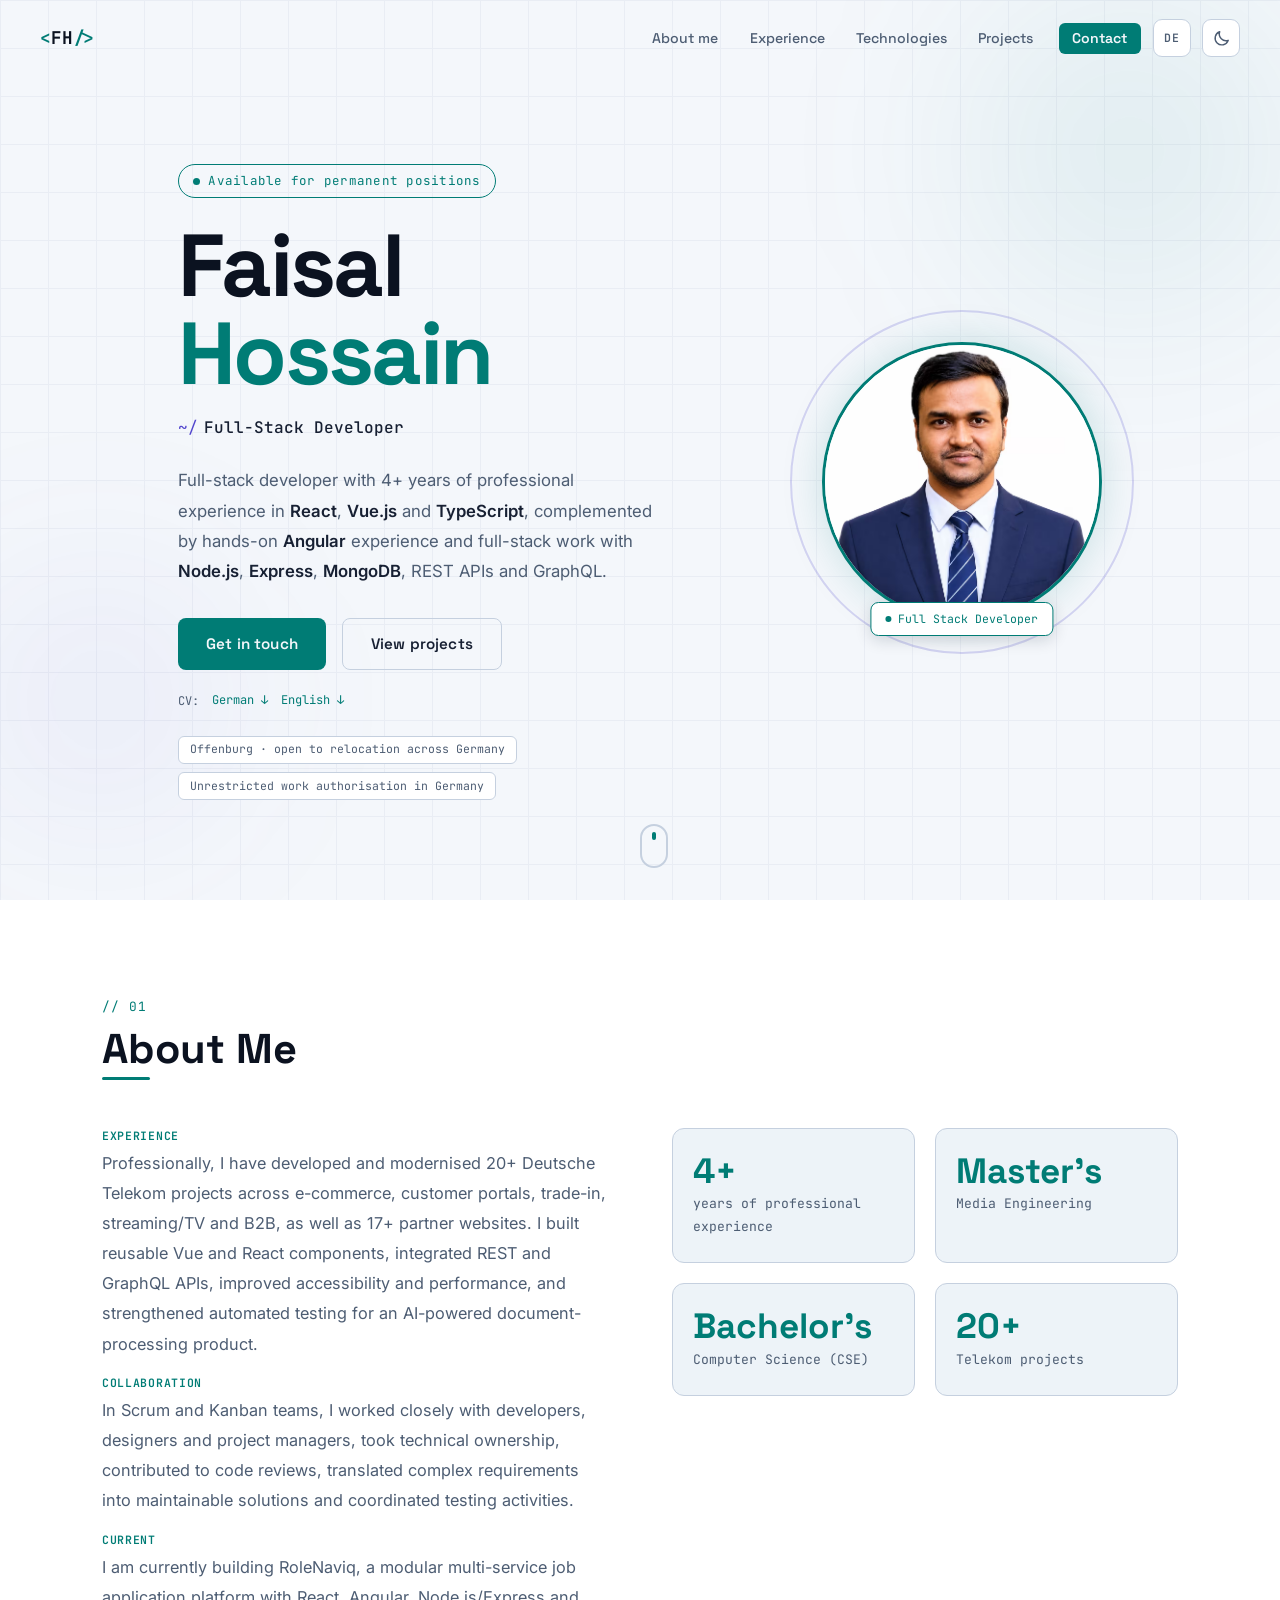
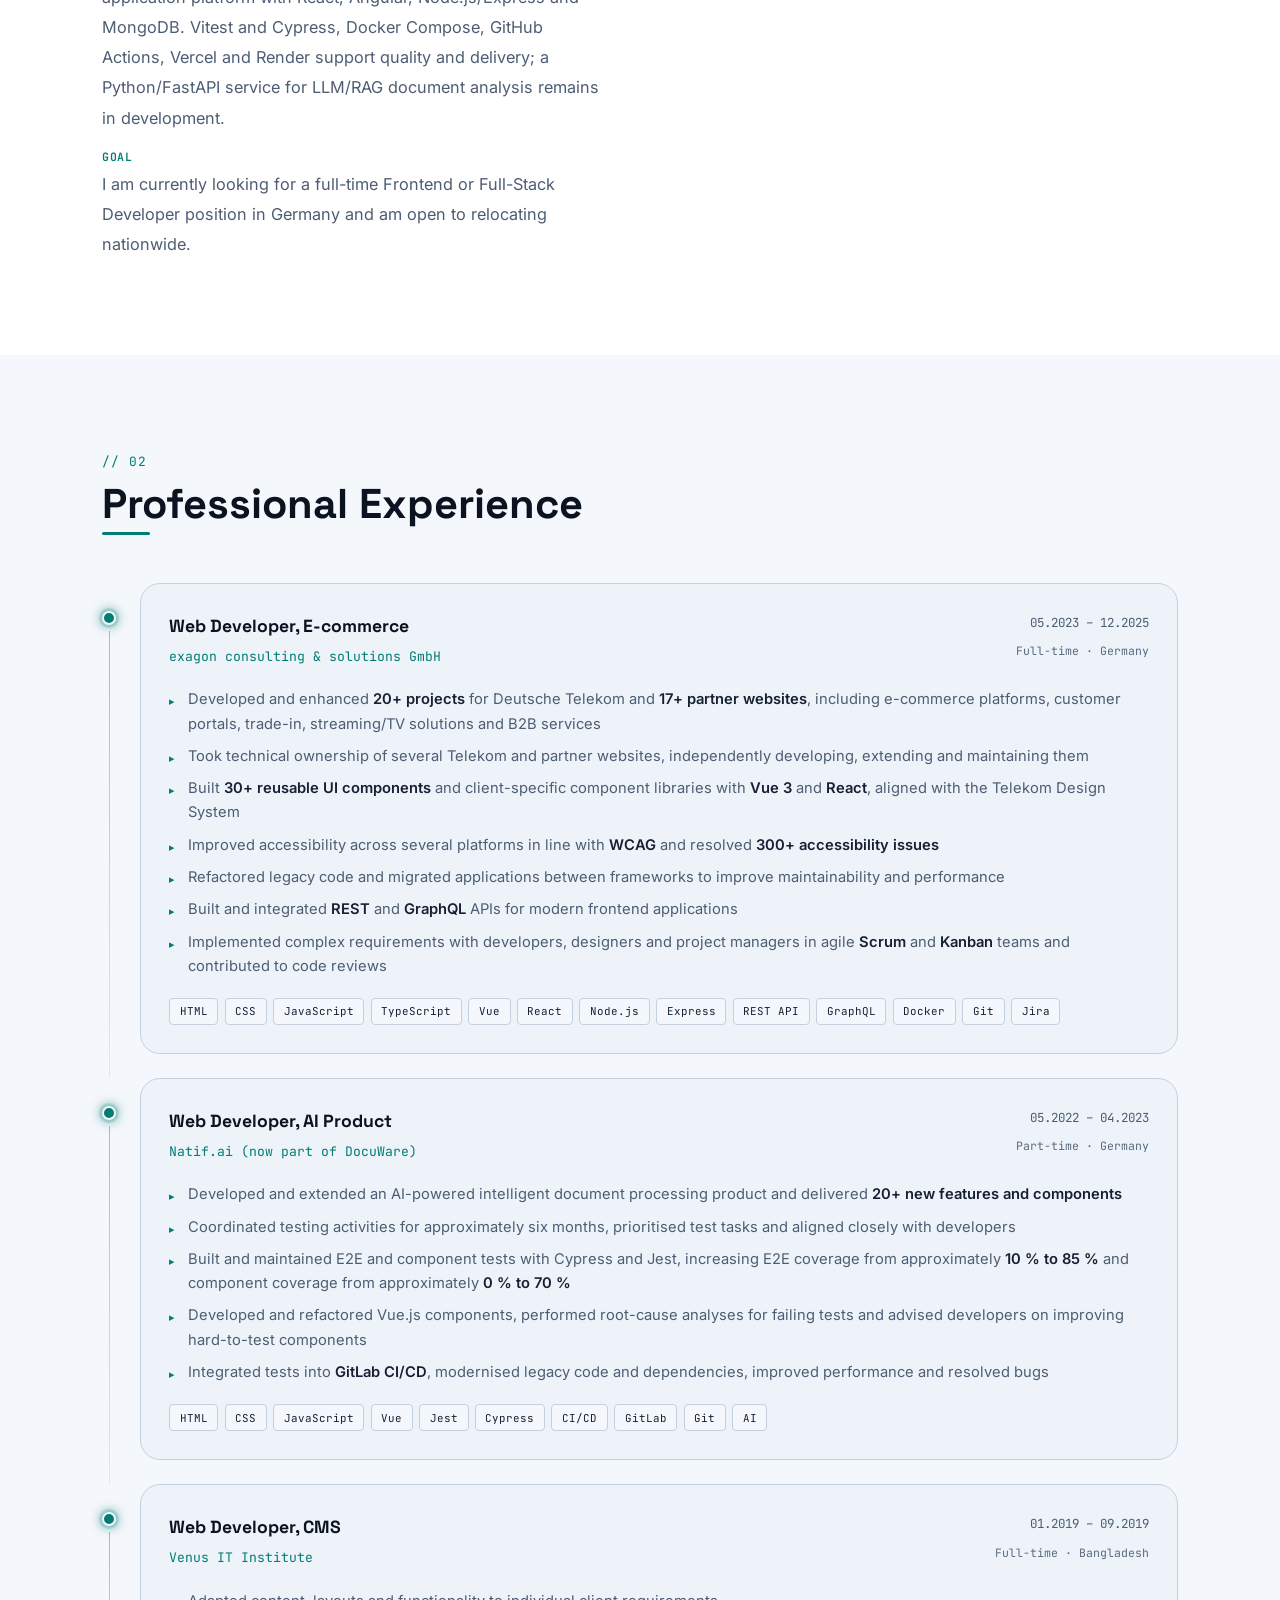
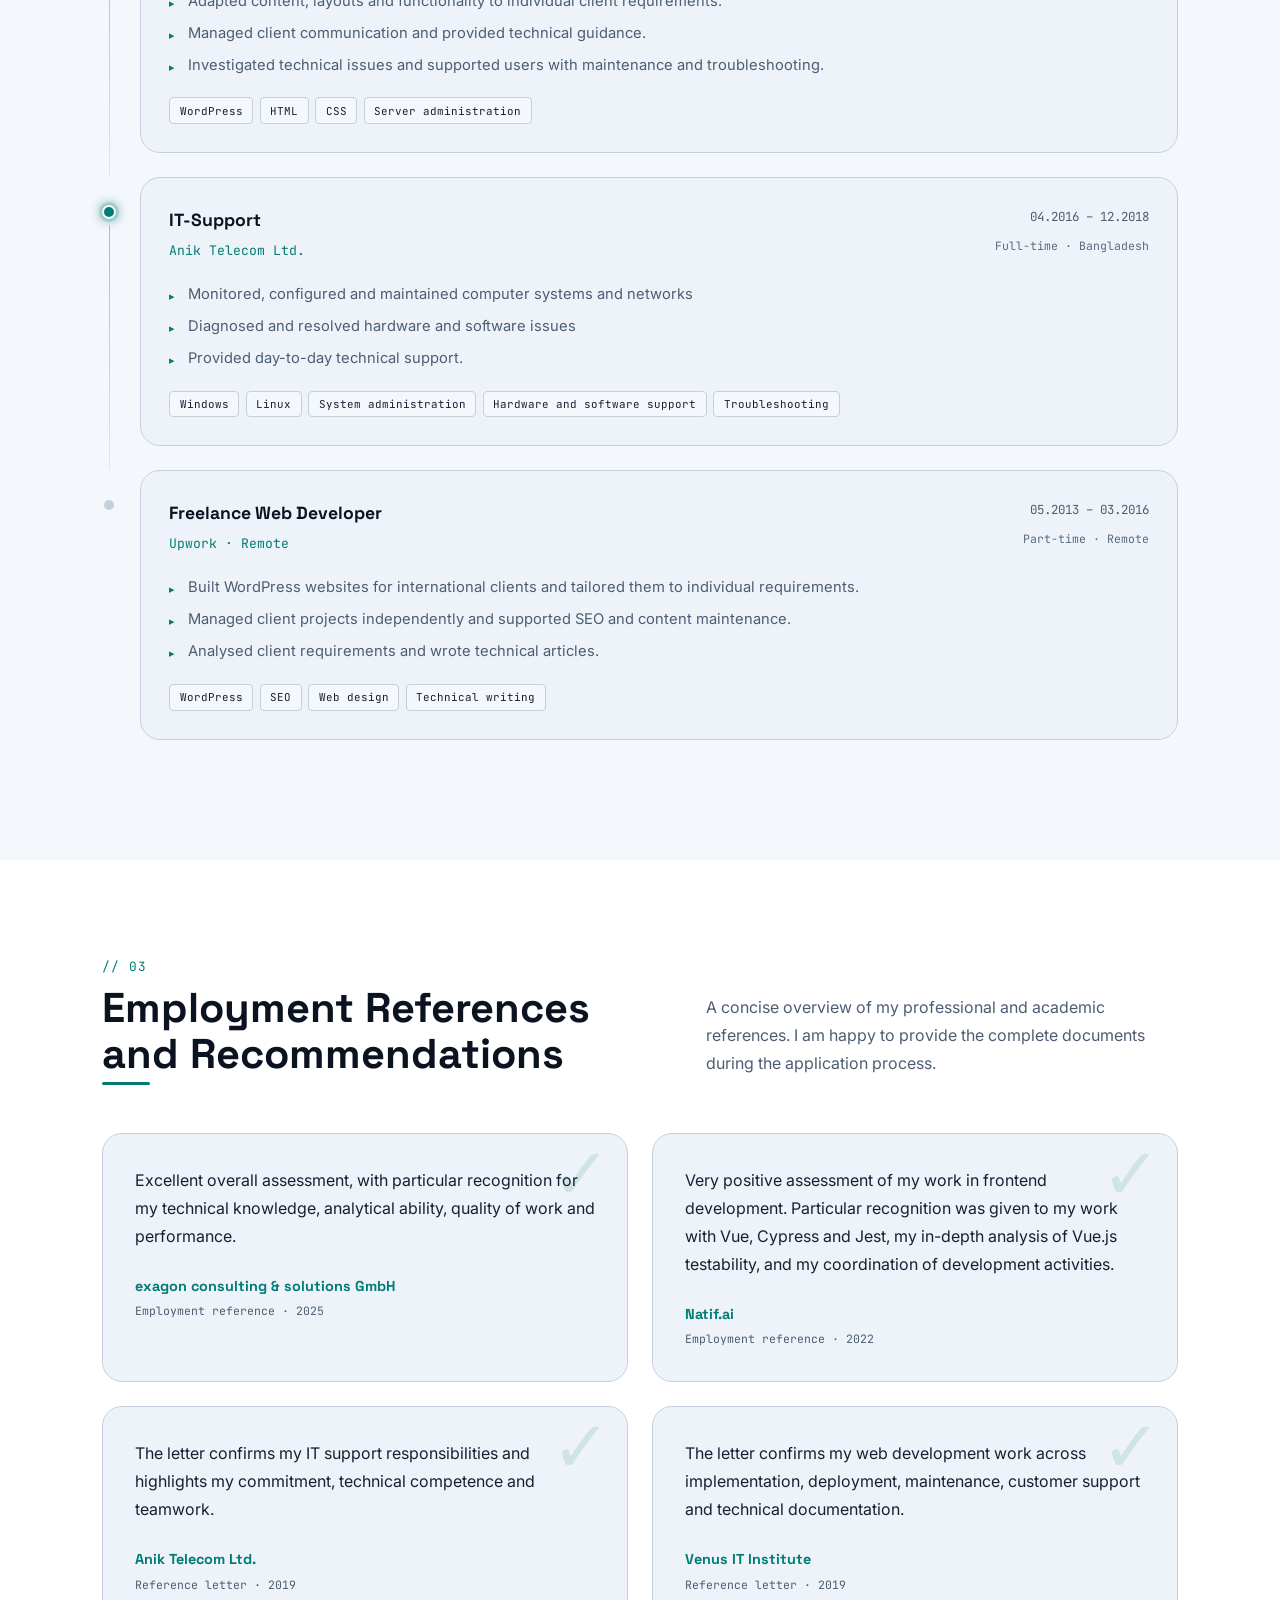
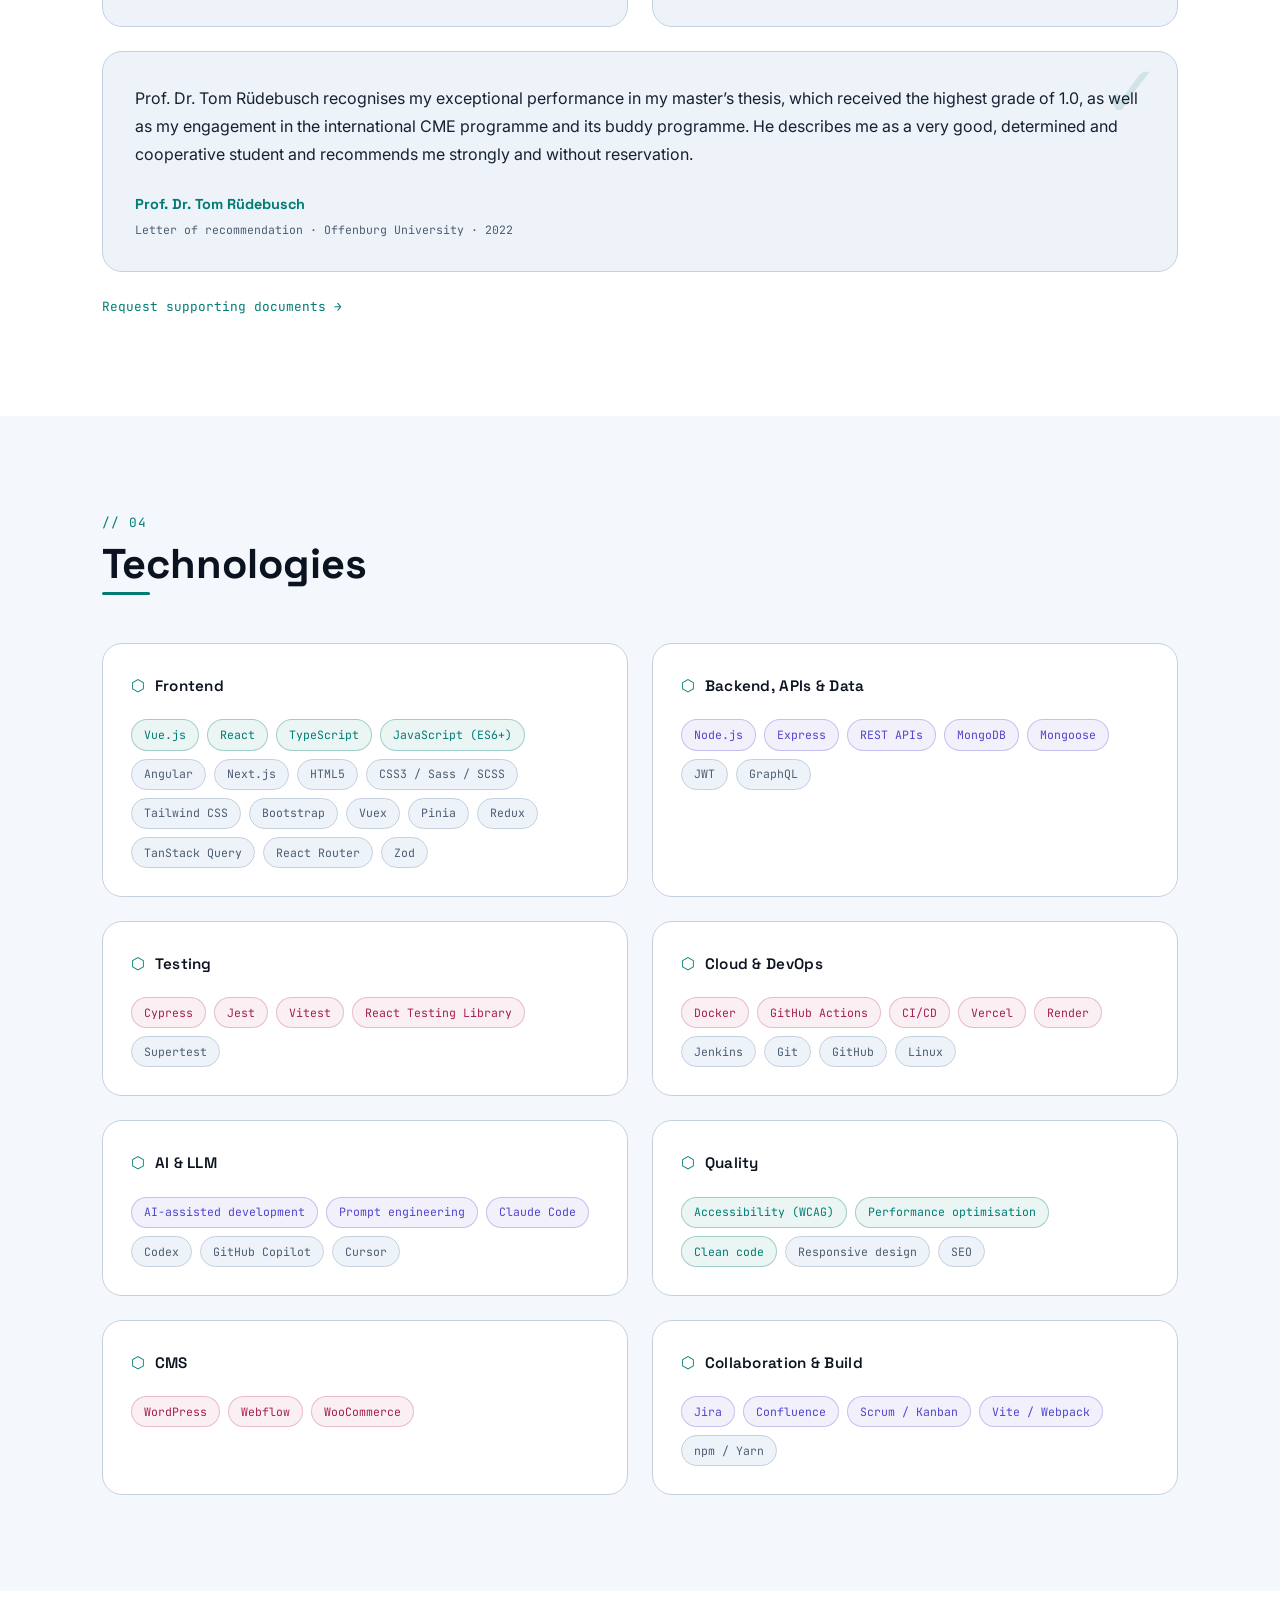
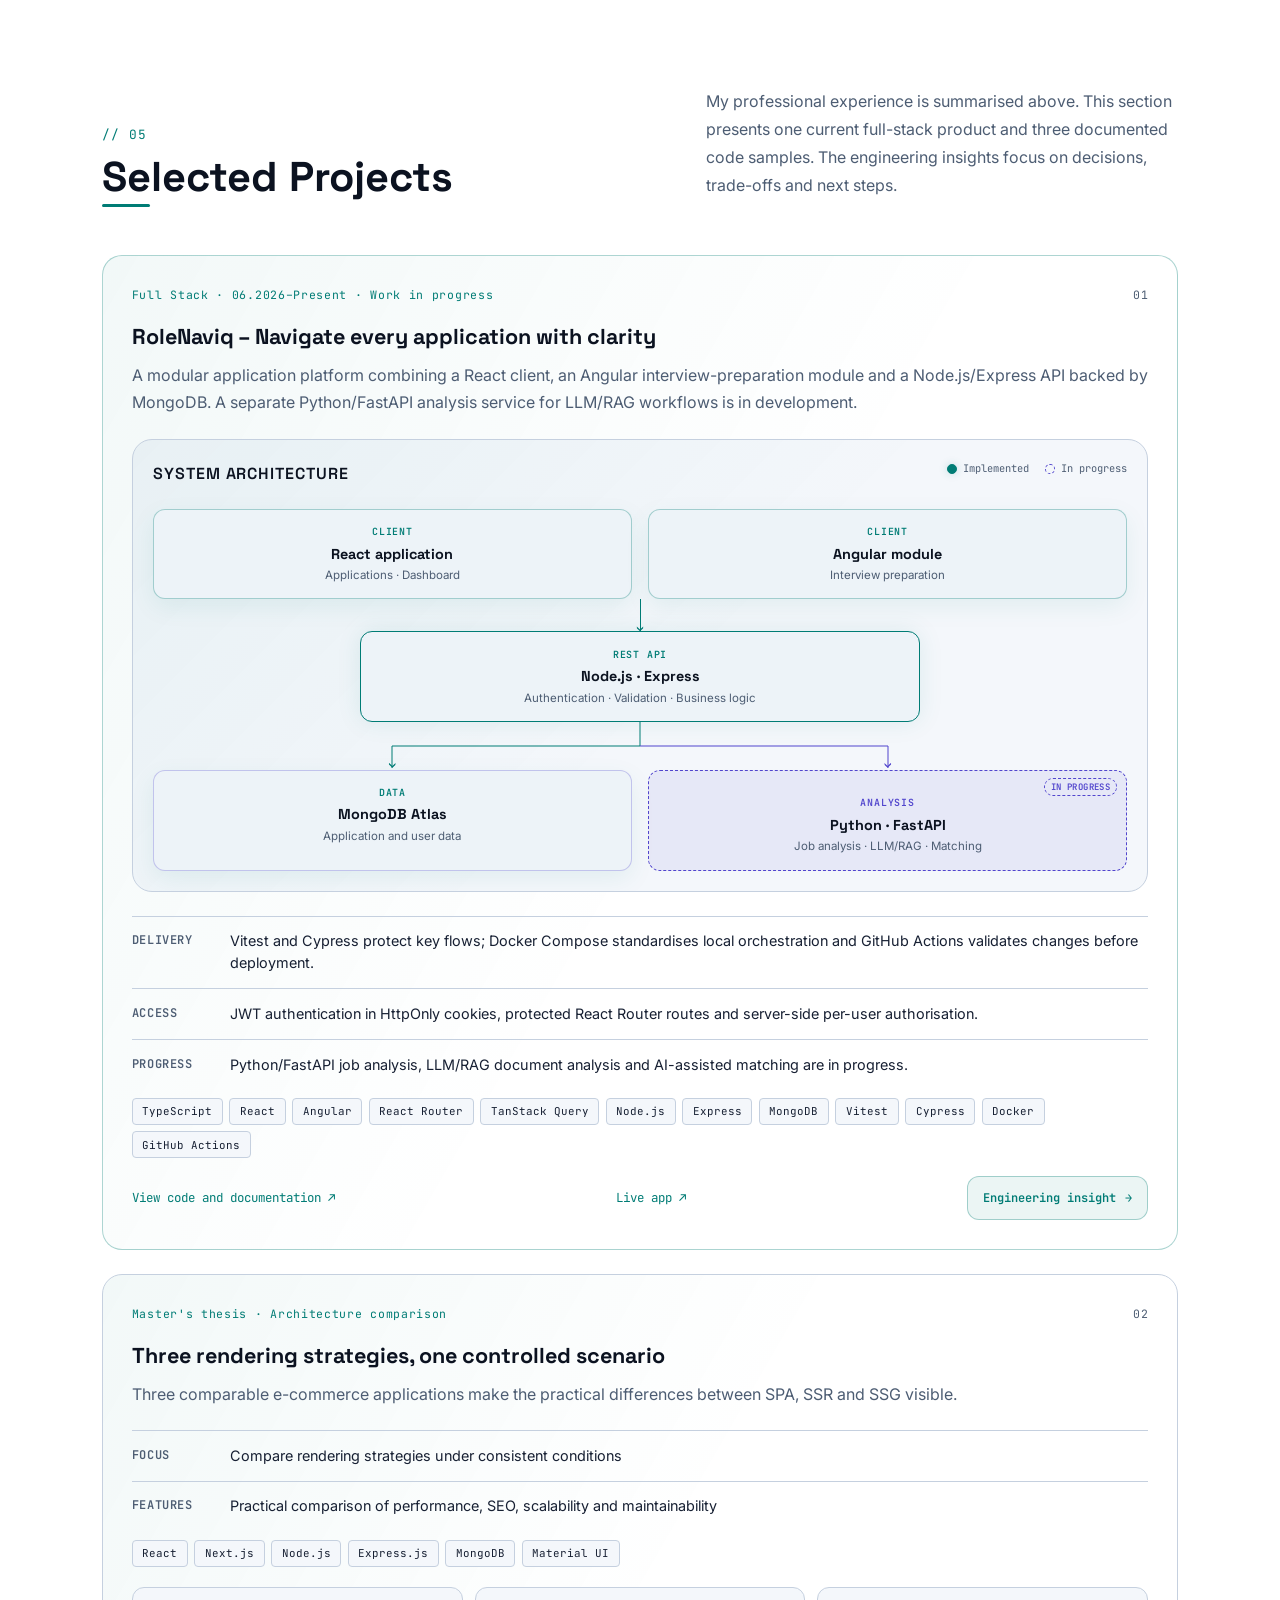
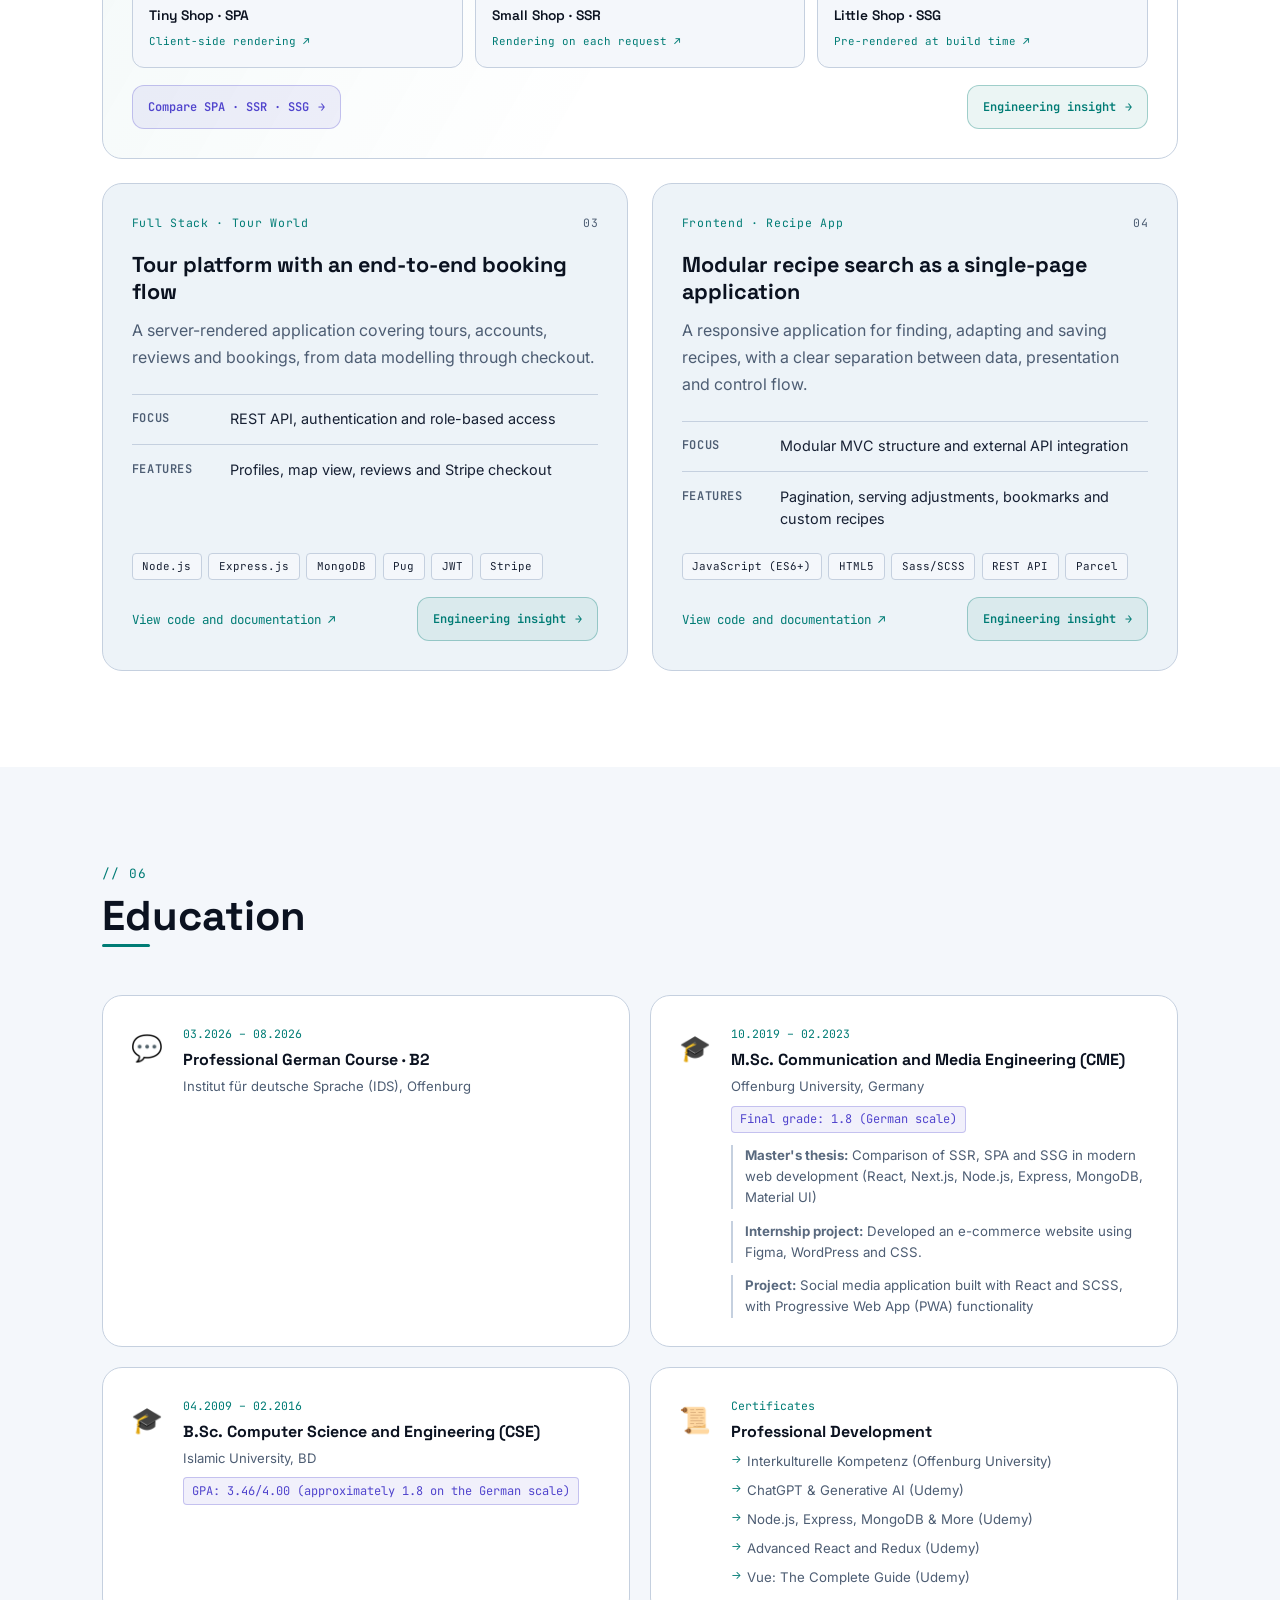
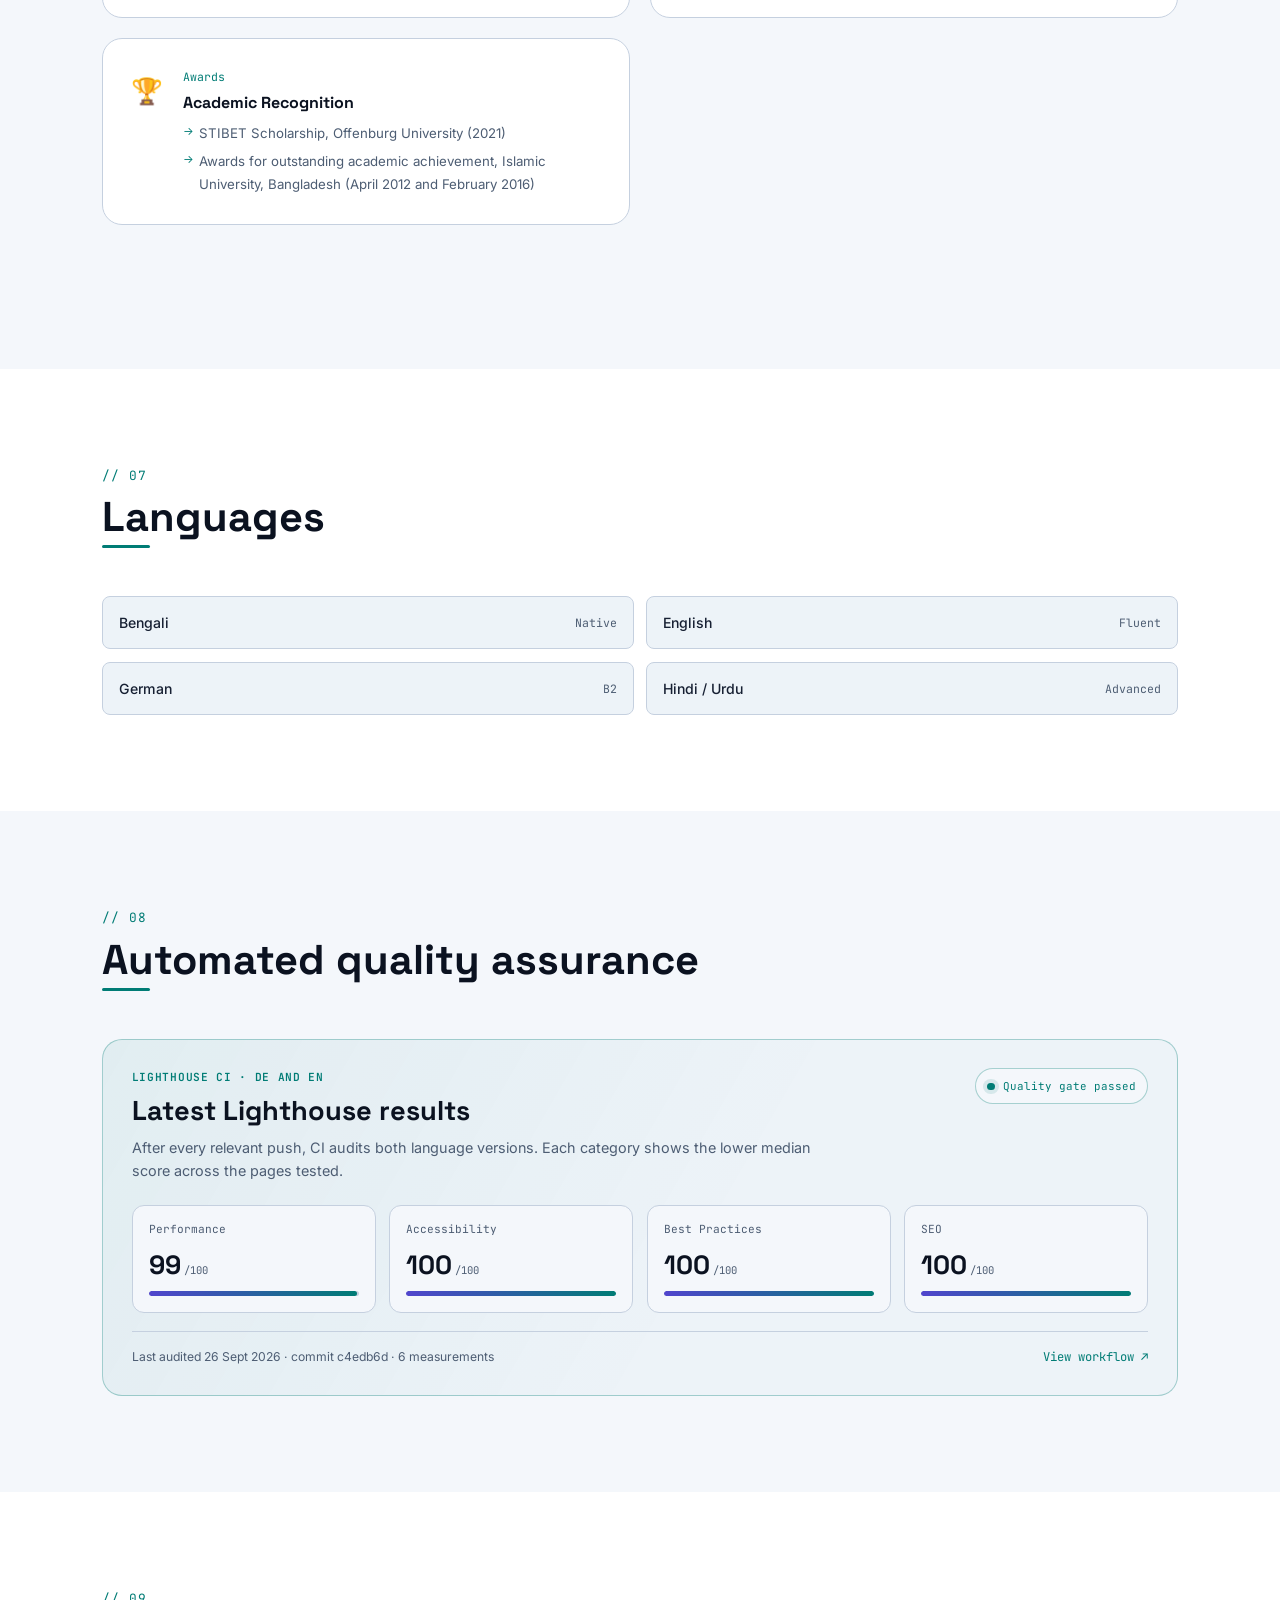
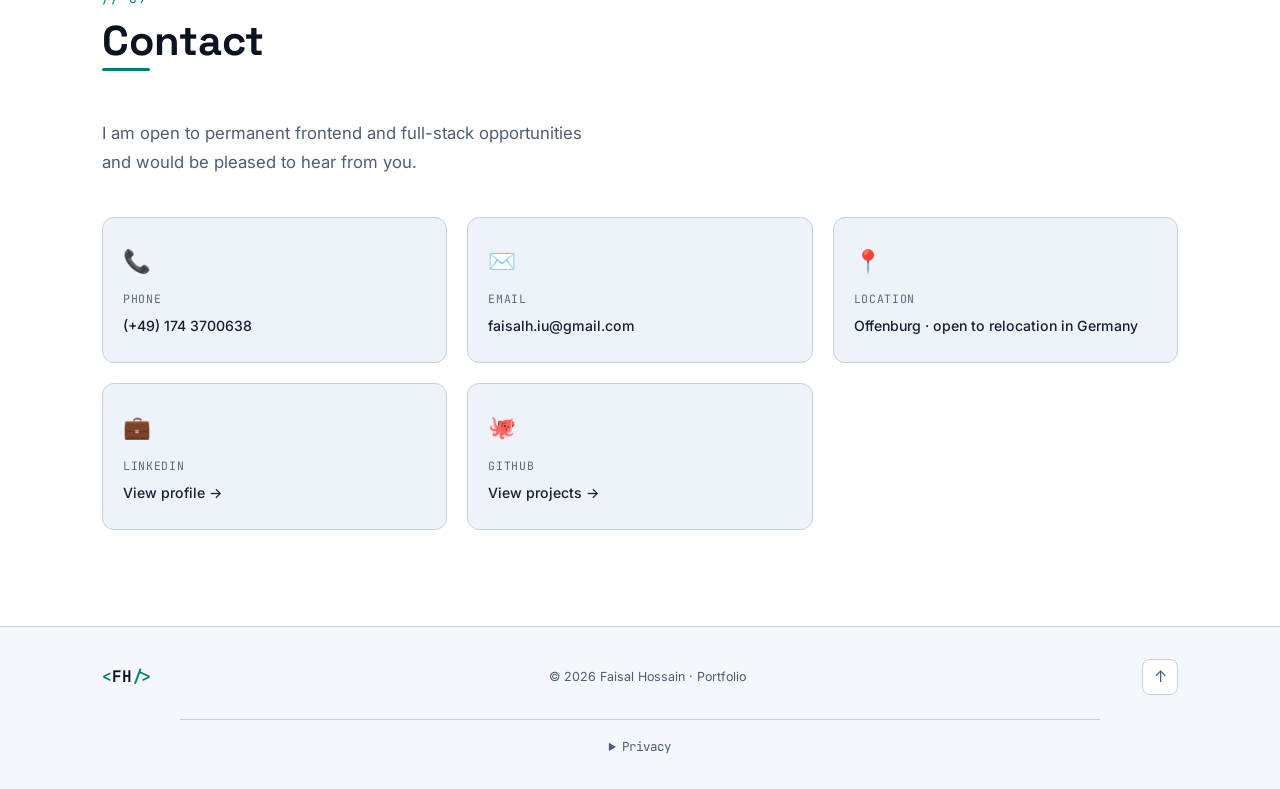
==== en/index.html @ 388bca53 "animation fix" ====
<!doctype html>
<html lang="en" data-theme="dark">
  <head>
    <meta charset="UTF-8" />
    <meta name="viewport" content="width=device-width, initial-scale=1.0" />
    <title>Faisal Hossain | Full-Stack Developer</title>
    <meta
      name="description"
      content="Portfolio of Faisal Hossain, a full-stack developer with 4+ years of Professional experience in React, Vue.js, TypeScript, Angular, Node.js, testing and WCAG accessibility."
    />
    <meta name="author" content="Faisal Hossain" />
    <meta name="robots" content="index, follow" />
    <meta name="color-scheme" content="dark light" />
    <meta name="theme-color" id="themeColor" content="#080d1a" />
    <link rel="canonical" href="https://fhjoy.github.io/portfolio/en/" />
    <link
      rel="alternate"
      hreflang="de"
      href="https://fhjoy.github.io/portfolio/"
    />
    <link
      rel="alternate"
      hreflang="en"
      href="https://fhjoy.github.io/portfolio/en/"
    />
    <link
      rel="alternate"
      hreflang="x-default"
      href="https://fhjoy.github.io/portfolio/"
    />
    <meta property="og:locale" content="en_GB" />
    <meta property="og:locale:alternate" content="de_DE" />
    <meta property="og:type" content="website" />
    <meta property="og:title" content="Faisal Hossain | Full-Stack Developer" />
    <meta
      property="og:description"
      content="Accessible, maintainable full-stack applications with React, Vue.js, TypeScript, Angular, Node.js, testing and WCAG accessibility."
    />
    <meta property="og:url" content="https://fhjoy.github.io/portfolio/en/" />
    <meta
      property="og:image"
      content="https://fhjoy.github.io/portfolio/docs/images/faisal_hossain.avif"
    />
    <meta property="og:image:alt" content="Portrait of Faisal Hossain" />
    <meta name="twitter:card" content="summary_large_image" />
    <link
      rel="icon"
      href="data:image/svg+xml,%3Csvg%20xmlns='http://www.w3.org/2000/svg'%20viewBox='0%200%2064%2064'%3E%3Crect%20width='64'%20height='64'%20rx='12'%20fill='%23080d1a'/%3E%3Ctext%20x='32'%20y='41'%20text-anchor='middle'%20font-family='monospace'%20font-size='25'%20font-weight='700'%20fill='%2300d4c8'%3EFH%3C/text%3E%3C/svg%3E"
    />
    <link
      rel="preload"
      as="image"
      href="../docs/images/faisal_hossain.avif"
      fetchpriority="high"
    />
    <script>
      (() => {
        const storageKey = "portfolio-language";
        let preferredLanguage = "en";

        try {
          const savedLanguage = localStorage.getItem(storageKey);
          const requestedLanguage = new URLSearchParams(
            window.location.search,
          ).get("lang");
          const browserLanguage = (
            navigator.languages?.[0] ||
            navigator.language ||
            "en"
          ).toLowerCase();

          preferredLanguage =
            requestedLanguage === "de" || requestedLanguage === "en"
              ? requestedLanguage
              : savedLanguage === "de" || savedLanguage === "en"
                ? savedLanguage
                : browserLanguage.startsWith("de")
                  ? "de"
                  : "en";
        } catch {
          preferredLanguage = (navigator.language || "en")
            .toLowerCase()
            .startsWith("de")
            ? "de"
            : "en";
        }

        if (preferredLanguage === "de") {
          const germanPage = new URL("../index.html", window.location.href);
          germanPage.search = window.location.search;
          germanPage.hash = window.location.hash;
          window.location.replace(germanPage.href);
        }
      })();
    </script>
    <script>
      (() => {
        const storageKey = "portfolio-theme";
        let theme = "dark";

        try {
          const savedTheme = localStorage.getItem(storageKey);
          if (savedTheme === "light" || savedTheme === "dark") {
            theme = savedTheme;
          } else if (
            window.matchMedia("(prefers-color-scheme: light)").matches
          ) {
            theme = "light";
          }
        } catch {
          theme = window.matchMedia("(prefers-color-scheme: light)").matches
            ? "light"
            : "dark";
        }

        document.documentElement.dataset.theme = theme;
        document.documentElement.style.colorScheme = theme;
      })();
    </script>
    <link rel="stylesheet" href="../style.css?v=19" />
    <link rel="preconnect" href="https://fonts.googleapis.com" />
    <link rel="preconnect" href="https://fonts.gstatic.com" crossorigin />
    <link
      href="https://fonts.googleapis.com/css2?family=Space+Grotesk:wght@300;400;500;600;700&amp;family=Inter:wght@300;400;500;600&amp;family=JetBrains+Mono:wght@400;500&amp;display=swap"
      rel="stylesheet"
    />
    <script type="application/ld+json">
      {
        "@context": "https://schema.org",
        "@type": "Person",
        "name": "Faisal Hossain",
        "url": "https://fhjoy.github.io/portfolio/en/",
        "image": "https://fhjoy.github.io/portfolio/docs/images/faisal_hossain.avif",
        "jobTitle": "Full-Stack Developer",
        "address": {
          "@type": "PostalAddress",
          "addressLocality": "Offenburg",
          "addressCountry": "DE"
        },
        "alumniOf": {
          "@type": "CollegeOrUniversity",
          "name": "Hochschule Offenburg"
        },
        "sameAs": [
          "https://www.linkedin.com/in/md-faisal-hossain-germany/",
          "https://github.com/fhjoy"
        ],
        "knowsAbout": [
          "TypeScript",
          "JavaScript",
          "Vue.js",
          "React",
          "Angular",
          "React Router",
          "Node.js",
          "Express",
          "REST APIs",
          "GraphQL",
          "MongoDB",
          "Web Accessibility",
          "WCAG",
          "Test Automation",
          "Vitest",
          "Cypress",
          "Docker",
          "GitHub Actions",
          "Vercel",
          "Render",
          "AI-assisted software development",
          "Prompt Engineering",
          "Retrieval-Augmented Generation"
        ]
      }
    </script>
  </head>
  <body>
    <a class="skip-link" href="#main-content">Skip to main content</a>

    <!-- NAV -->
    <header class="site-header">
      <nav class="nav" id="nav" aria-label="Main navigation">
        <a class="nav__logo" href="#home" aria-label="Home">
          <span class="nav__logo-bracket">&lt;</span>FH<span
            class="nav__logo-bracket"
            >/&gt;</span
          >
        </a>
        <ul class="nav__links" id="navLinks">
          <li><a href="#about" class="nav__link">About me</a></li>
          <li><a href="#experience" class="nav__link">Experience</a></li>
          <li><a href="#technologies" class="nav__link">Technologies</a></li>
          <li><a href="#projects" class="nav__link">Projects</a></li>
          <li>
            <a href="#contact" class="nav__link nav__link--cta">Contact</a>
          </li>
        </ul>
        <div class="nav__actions">
          <a
            class="language-switch"
            href="../index.html"
            data-language-switch="de"
            hreflang="de"
            lang="de"
            aria-label="Switch to German"
            title="Switch to German"
            >DE</a
          >
          <button
            class="theme-toggle"
            id="themeToggle"
            type="button"
            aria-label="Use light colour scheme"
            title="Use light colour scheme"
          >
            <svg
              class="theme-toggle__icon theme-toggle__icon--sun"
              aria-hidden="true"
              viewBox="0 0 24 24"
              width="19"
              height="19"
              fill="none"
              stroke="currentColor"
              stroke-width="1.8"
              stroke-linecap="round"
            >
              <circle cx="12" cy="12" r="4"></circle>
              <path
                d="M12 2v2M12 20v2M4.93 4.93l1.42 1.42M17.65 17.65l1.42 1.42M2 12h2M20 12h2M4.93 19.07l1.42-1.42M17.65 6.35l1.42-1.42"
              ></path>
            </svg>
            <svg
              class="theme-toggle__icon theme-toggle__icon--moon"
              aria-hidden="true"
              viewBox="0 0 24 24"
              width="19"
              height="19"
              fill="none"
              stroke="currentColor"
              stroke-width="1.8"
              stroke-linecap="round"
              stroke-linejoin="round"
            >
              <path
                d="M20.5 14.3A8.5 8.5 0 0 1 9.7 3.5 8.5 8.5 0 1 0 20.5 14.3Z"
              ></path>
            </svg>
          </button>
          <button
            class="nav__hamburger"
            id="hamburger"
            type="button"
            aria-label="Open menu"
            aria-controls="navLinks"
            aria-expanded="false"
          >
            <span aria-hidden="true"></span><span aria-hidden="true"></span
            ><span aria-hidden="true"></span>
          </button>
        </div>
      </nav>
    </header>

    <main id="main-content">
      <!-- HERO -->
      <section class="hero" id="home">
        <div class="hero__bg-grid"></div>
        <div class="hero__glow hero__glow--1"></div>
        <div class="hero__glow hero__glow--2"></div>

        <div class="hero__content">
          <p class="hero__eyebrow">
            <span class="hero__dot" aria-hidden="true"></span> Available for
            permanent positions
          </p>
          <h1 class="hero__name">
            Faisal<br /><span class="hero__name--accent">Hossain</span>
          </h1>
          <div class="hero__title-wrap">
            <span class="hero__title-label" aria-hidden="true">~/</span>
            <span class="hero__typed">Full-Stack Developer</span>
          </div>
          <p class="hero__desc">
            Full-stack developer with 4+ years of professional experience in
            <strong>React</strong>, <strong>Vue.js</strong> and
            <strong>TypeScript</strong>, complemented by hands-on
            <strong>Angular</strong> experience and full-stack work with
            <strong>Node.js</strong>, <strong>Express</strong>,
            <strong>MongoDB</strong>, REST APIs and GraphQL.
          </p>
          <div class="hero__actions">
            <a href="#contact" class="btn btn--primary">Get in touch</a>
            <a href="#projects" class="btn btn--ghost">View projects</a>
          </div>

          <div class="hero__downloads" role="group" aria-label="Download CV">
            <span>CV:</span>
            <a
              href="../docs/documents/Lebenslauf_Faisal_Hossain_DE.pdf"
              download
              aria-label="Download German CV as PDF"
              >German ↓</a
            >
            <a
              href="../docs/documents/Faisal_Hossain_CV_EN.pdf"
              download
              aria-label="Download English CV as PDF"
              >English ↓</a
            >
          </div>
          <div class="hero__badges">
            <span class="badge"
              >Offenburg · open to relocation across Germany</span
            >
            <span class="badge"
              >Unrestricted work authorisation in Germany</span
            >
          </div>
        </div>

        <div class="hero__photo-wrap">
          <div class="hero__photo-ring" aria-hidden="true"></div>
          <img
            src="../docs/images/faisal_hossain.avif"
            alt="Portrait of Faisal Hossain"
            class="hero__photo"
            width="1386"
            height="1135"
            decoding="async"
            fetchpriority="high"
          />
          <div class="hero__photo-tag">
            <span class="hero__photo-tag-dot" aria-hidden="true"></span>
            Full Stack Developer
          </div>
        </div>

        <a href="#about" class="hero__scroll" aria-label="Scroll down">
          <div class="hero__scroll-icon"></div>
        </a>
      </section>

      <!-- ABOUT -->
      <section class="section about" id="about" aria-labelledby="about-title">
        <div class="container">
          <div class="section__header">
            <span class="section__tag">// 01</span>
            <h2 class="section__title" id="about-title">About Me</h2>
          </div>
          <div class="about__grid">
            <div class="about__text">
              <p>
                <span class="about__label">Experience</span>
                Professionally, I have developed and modernised 20+ Deutsche
                Telekom projects across e-commerce, customer portals, trade-in,
                streaming/TV and B2B, as well as 17+ partner websites. I built
                reusable Vue and React components, integrated REST and GraphQL
                APIs, improved accessibility and performance, and strengthened
                automated testing for an AI-powered document-processing product.
              </p>
              <p>
                <span class="about__label">Collaboration</span>
                In Scrum and Kanban teams, I worked closely with developers,
                designers and project managers, took technical ownership,
                contributed to code reviews, translated complex requirements
                into maintainable solutions and coordinated testing activities.
              </p>
              <p>
                <span class="about__label">Current</span>
                I am currently building RoleNaviq, a modular multi-service job
                application platform with React, Angular, Node.js/Express and
                MongoDB. Vitest and Cypress, Docker Compose, GitHub Actions,
                Vercel and Render support quality and delivery; a Python/FastAPI
                service for LLM/RAG document analysis remains in development.
              </p>
              <p>
                <span class="about__label">Goal</span>
                I am currently looking for a full-time Frontend or Full-Stack
                Developer position in Germany and am open to relocating
                nationwide.
              </p>
            </div>
            <div class="about__stats">
              <div class="stat-card">
                <span class="stat-card__num">4+</span>
                <span class="stat-card__label"
                  >years of professional experience</span
                >
              </div>
              <div class="stat-card">
                <span class="stat-card__num">Master's</span>
                <span class="stat-card__label">Media Engineering</span>
              </div>
              <div class="stat-card">
                <span class="stat-card__num">Bachelor's</span>
                <span class="stat-card__label">Computer Science (CSE)</span>
              </div>
              <div class="stat-card">
                <span class="stat-card__num">20+</span>
                <span class="stat-card__label">Telekom projects</span>
              </div>
            </div>
          </div>
        </div>
      </section>

      <!-- EXPERIENCE -->
      <section
        class="section experience"
        id="experience"
        aria-labelledby="experience-title"
      >
        <div class="container">
          <div class="section__header">
            <span class="section__tag">// 02</span>
            <h2 class="section__title" id="experience-title">
              Professional Experience
            </h2>
          </div>
          <div class="timeline">
            <div class="timeline__item" data-reveal>
              <div class="timeline__marker">
                <div class="timeline__dot"></div>
                <div class="timeline__line"></div>
              </div>
              <div class="timeline__card">
                <div class="timeline__card-header">
                  <div>
                    <h3 class="timeline__role">Web Developer, E-commerce</h3>
                    <span class="timeline__company"
                      >exagon consulting &amp; solutions GmbH</span
                    >
                  </div>
                  <div class="timeline__meta">
                    <span class="timeline__period">05.2023 – 12.2025</span>
                    <span class="timeline__type">Full-time · Germany</span>
                  </div>
                </div>
                <ul class="timeline__list">
                  <li>
                    Developed and enhanced <strong>20+ projects</strong> for
                    Deutsche Telekom and <strong>17+ partner websites</strong>,
                    including e-commerce platforms, customer portals, trade-in,
                    streaming/TV solutions and B2B services
                  </li>
                  <li>
                    Took technical ownership of several Telekom and partner
                    websites, independently developing, extending and
                    maintaining them
                  </li>
                  <li>
                    Built <strong>30+ reusable UI components</strong> and
                    client-specific component libraries with
                    <strong>Vue 3</strong> and <strong>React</strong>, aligned
                    with the Telekom Design System
                  </li>
                  <li>
                    Improved accessibility across several platforms in line with
                    <strong>WCAG</strong> and resolved
                    <strong>300+ accessibility issues</strong>
                  </li>
                  <li>
                    Refactored legacy code and migrated applications between
                    frameworks to improve maintainability and performance
                  </li>
                  <li>
                    Built and integrated <strong>REST</strong> and
                    <strong>GraphQL</strong> APIs for modern frontend
                    applications
                  </li>
                  <li>
                    Implemented complex requirements with developers, designers
                    and project managers in agile <strong>Scrum</strong> and
                    <strong>Kanban</strong> teams and contributed to code
                    reviews
                  </li>
                </ul>
                <div class="timeline__tags">
                  <span class="tag">HTML</span><span class="tag">CSS</span>
                  <span class="tag">JavaScript</span
                  ><span class="tag">TypeScript</span
                  ><span class="tag">Vue</span><span class="tag">React</span>
                  <span class="tag">Node.js</span>
                  <span class="tag">Express</span>
                  <span class="tag">REST API</span>
                  <span class="tag">GraphQL</span
                  ><span class="tag">Docker</span>
                  <span class="tag">Git</span>
                  <span class="tag">Jira</span>
                </div>
              </div>
            </div>

            <div class="timeline__item" data-reveal>
              <div class="timeline__marker">
                <div class="timeline__dot"></div>
                <div class="timeline__line"></div>
              </div>
              <div class="timeline__card">
                <div class="timeline__card-header">
                  <div>
                    <h3 class="timeline__role">Web Developer, AI Product</h3>
                    <span class="timeline__company"
                      >Natif.ai (now part of DocuWare)</span
                    >
                  </div>
                  <div class="timeline__meta">
                    <span class="timeline__period">05.2022 – 04.2023</span>
                    <span class="timeline__type">Part-time · Germany</span>
                  </div>
                </div>
                <ul class="timeline__list">
                  <li>
                    Developed and extended an AI-powered intelligent document
                    processing product and delivered
                    <strong>20+ new features and components</strong>
                  </li>
                  <li>
                    Coordinated testing activities for approximately six months,
                    prioritised test tasks and aligned closely with developers
                  </li>
                  <li>
                    Built and maintained E2E and component tests with Cypress
                    and Jest, increasing E2E coverage from approximately
                    <strong>10 % to 85 %</strong> and component coverage from
                    approximately <strong>0 % to 70 %</strong>
                  </li>
                  <li>
                    Developed and refactored Vue.js components, performed
                    root-cause analyses for failing tests and advised developers
                    on improving hard-to-test components
                  </li>
                  <li>
                    Integrated tests into <strong>GitLab CI/CD</strong>,
                    modernised legacy code and dependencies, improved
                    performance and resolved bugs
                  </li>
                </ul>
                <div class="timeline__tags">
                  <span class="tag">HTML</span><span class="tag">CSS</span>
                  <span class="tag">JavaScript</span
                  ><span class="tag">Vue</span> <span class="tag">Jest</span
                  ><span class="tag">Cypress</span>
                  <span class="tag">CI/CD</span><span class="tag">GitLab</span>
                  <span class="tag">Git</span>
                  <span class="tag">AI</span>
                </div>
              </div>
            </div>

            <div class="timeline__item" data-reveal>
              <div class="timeline__marker">
                <div class="timeline__dot"></div>
                <div class="timeline__line"></div>
              </div>
              <div class="timeline__card">
                <div class="timeline__card-header">
                  <div>
                    <h3 class="timeline__role">Web Developer, CMS</h3>
                    <span class="timeline__company">Venus IT Institute</span>
                  </div>
                  <div class="timeline__meta">
                    <span class="timeline__period">01.2019 – 09.2019</span>
                    <span class="timeline__type">Full-time · Bangladesh</span>
                  </div>
                </div>
                <ul class="timeline__list">
                  <li>
                    Adapted content, layouts and functionality to individual
                    client requirements.
                  </li>
                  <li>
                    Managed client communication and provided technical
                    guidance.
                  </li>
                  <li>
                    Investigated technical issues and supported users with
                    maintenance and troubleshooting.
                  </li>
                </ul>
                <div class="timeline__tags">
                  <span class="tag">WordPress</span><span class="tag">HTML</span
                  ><span class="tag">CSS</span
                  ><span class="tag">Server administration</span>
                </div>
              </div>
            </div>

            <div class="timeline__item" data-reveal>
              <div class="timeline__marker">
                <div class="timeline__dot"></div>
                <div class="timeline__line"></div>
              </div>
              <div class="timeline__card">
                <div class="timeline__card-header">
                  <div>
                    <h3 class="timeline__role">IT-Support</h3>
                    <span class="timeline__company">Anik Telecom Ltd.</span>
                  </div>
                  <div class="timeline__meta">
                    <span class="timeline__period">04.2016 – 12.2018</span>
                    <span class="timeline__type">Full-time · Bangladesh</span>
                  </div>
                </div>
                <ul class="timeline__list">
                  <li>
                    Monitored, configured and maintained computer systems and
                    networks
                  </li>
                  <li>Diagnosed and resolved hardware and software issues</li>
                  <li>Provided day-to-day technical support.</li>
                </ul>
                <div class="timeline__tags">
                  <span class="tag">Windows</span>
                  <span class="tag">Linux</span>
                  <span class="tag">System administration</span>
                  <span class="tag">Hardware and software support</span>
                  <span class="tag">Troubleshooting</span>
                </div>
              </div>
            </div>

            <div class="timeline__item" data-reveal>
              <div class="timeline__marker">
                <div class="timeline__dot timeline__dot--dim"></div>
              </div>
              <div class="timeline__card">
                <div class="timeline__card-header">
                  <div>
                    <h3 class="timeline__role">Freelance Web Developer</h3>
                    <span class="timeline__company">Upwork · Remote</span>
                  </div>
                  <div class="timeline__meta">
                    <span class="timeline__period">05.2013 – 03.2016</span>
                    <span class="timeline__type">Part-time · Remote</span>
                  </div>
                </div>
                <ul class="timeline__list">
                  <li>
                    Built WordPress websites for international clients and
                    tailored them to individual requirements.
                  </li>
                  <li>
                    Managed client projects independently and supported SEO and
                    content maintenance.
                  </li>
                  <li>
                    Analysed client requirements and wrote technical articles.
                  </li>
                </ul>
                <div class="timeline__tags">
                  <span class="tag">WordPress</span><span class="tag">SEO</span
                  ><span class="tag">Web design</span>
                  <span class="tag">Technical writing</span>
                </div>
              </div>
            </div>
          </div>
        </div>
      </section>

      <!-- REFERENCES -->
      <section
        class="section references"
        id="references"
        aria-labelledby="references-title"
      >
        <div class="container">
          <div class="section__header section__header--with-intro">
            <div>
              <span class="section__tag">// 03</span>
              <h2 class="section__title" id="references-title">
                Employment References and Recommendations
              </h2>
            </div>
            <p class="section__intro">
              A concise overview of my professional and academic references. I
              am happy to provide the complete documents during the application
              process.
            </p>
          </div>

          <div class="references__grid">
            <article class="reference-card" data-reveal>
              <div class="reference-card__mark" aria-hidden="true">✓</div>
              <p class="reference-card__text">
                Excellent overall assessment, with particular recognition for my
                technical knowledge, analytical ability, quality of work and
                performance.
              </p>
              <div class="reference-card__source">
                <strong>exagon consulting &amp; solutions GmbH</strong>
                <span>Employment reference · 2025</span>
              </div>
            </article>

            <article class="reference-card" data-reveal>
              <div class="reference-card__mark" aria-hidden="true">✓</div>
              <p class="reference-card__text">
                Very positive assessment of my work in frontend development.
                Particular recognition was given to my work with Vue, Cypress
                and Jest, my in-depth analysis of Vue.js testability, and my
                coordination of development activities.
              </p>
              <div class="reference-card__source">
                <strong>Natif.ai</strong>
                <span>Employment reference · 2022</span>
              </div>
            </article>

            <article class="reference-card" data-reveal>
              <div class="reference-card__mark" aria-hidden="true">✓</div>
              <p class="reference-card__text">
                The letter confirms my IT support responsibilities and
                highlights my commitment, technical competence and teamwork.
              </p>
              <div class="reference-card__source">
                <strong>Anik Telecom Ltd.</strong>
                <span>Reference letter · 2019</span>
              </div>
            </article>

            <article class="reference-card" data-reveal>
              <div class="reference-card__mark" aria-hidden="true">✓</div>
              <p class="reference-card__text">
                The letter confirms my web development work across
                implementation, deployment, maintenance, customer support and
                technical documentation.
              </p>
              <div class="reference-card__source">
                <strong>Venus IT Institute</strong>
                <span>Reference letter · 2019</span>
              </div>
            </article>

            <article
              class="reference-card reference-card--featured"
              data-reveal
            >
              <div class="reference-card__mark" aria-hidden="true">✓</div>
              <p class="reference-card__text">
                Prof. Dr. Tom Rüdebusch recognises my exceptional performance in
                my master’s thesis, which received the highest grade of 1.0, as
                well as my engagement in the international CME programme and its
                buddy programme. He describes me as a very good, determined and
                cooperative student and recommends me strongly and without
                reservation.
              </p>
              <div class="reference-card__source">
                <strong>Prof. Dr. Tom Rüdebusch</strong>
                <span
                  >Letter of recommendation · Offenburg University · 2022</span
                >
              </div>
            </article>
          </div>

          <a
            class="references__cta"
            href="mailto:faisalh.iu@gmail.com?subject=Request%20for%20references%20and%20employment%20documents"
            >Request supporting documents →</a
          >
        </div>
      </section>

      <!-- TECHNOLOGIES -->
      <section
        class="section skills"
        id="technologies"
        aria-labelledby="technologies-title"
      >
        <div class="container">
          <div class="section__header">
            <span class="section__tag">// 04</span>
            <h2 class="section__title" id="technologies-title">Technologies</h2>
          </div>
          <div class="skills__grid">
            <div class="skill-group" data-reveal>
              <div class="skill-group__header">
                <span class="skill-group__icon" aria-hidden="true">⬡</span>
                <h3 class="skill-group__title">Frontend</h3>
              </div>
              <div class="skill-group__chips">
                <span class="chip chip--primary">Vue.js</span>
                <span class="chip chip--primary">React</span>

                <span class="chip chip--primary">TypeScript</span>
                <span class="chip chip--primary">JavaScript (ES6+)</span>
                <span class="chip">Angular</span>
                <span class="chip">Next.js</span>
                <span class="chip">HTML5</span>
                <span class="chip">CSS3 / Sass / SCSS</span>
                <span class="chip">Tailwind CSS</span>
                <span class="chip">Bootstrap</span>
                <span class="chip">Vuex</span>
                <span class="chip">Pinia</span>
                <span class="chip">Redux</span>
                <span class="chip">TanStack Query</span>
                <span class="chip">React Router</span>
                <span class="chip">Zod</span>
              </div>
            </div>

            <div class="skill-group" data-reveal>
              <div class="skill-group__header">
                <span class="skill-group__icon" aria-hidden="true">⬡</span>
                <h3 class="skill-group__title">Backend, APIs &amp; Data</h3>
              </div>
              <div class="skill-group__chips">
                <span class="chip chip--secondary">Node.js</span>
                <span class="chip chip--secondary">Express</span>
                <span class="chip chip--secondary">REST APIs</span>
                <span class="chip chip--secondary">MongoDB</span>
                <span class="chip chip--secondary">Mongoose</span>
                <span class="chip">JWT</span>
                <span class="chip">GraphQL</span>
              </div>
            </div>

            <div class="skill-group" data-reveal>
              <div class="skill-group__header">
                <span class="skill-group__icon" aria-hidden="true">⬡</span>
                <h3 class="skill-group__title">Testing</h3>
              </div>
              <div class="skill-group__chips">
                <span class="chip chip--tertiary">Cypress</span>
                <span class="chip chip--tertiary">Jest</span>
                <span class="chip chip--tertiary">Vitest</span>
                <span class="chip chip--tertiary">React Testing Library</span>
                <span class="chip">Supertest</span>
              </div>
            </div>

            <div class="skill-group" data-reveal>
              <div class="skill-group__header">
                <span class="skill-group__icon" aria-hidden="true">⬡</span>
                <h3 class="skill-group__title">Cloud &amp; DevOps</h3>
              </div>
              <div class="skill-group__chips">
                <span class="chip chip--tertiary">Docker</span>
                <span class="chip chip--tertiary">GitHub Actions</span>
                <span class="chip chip--tertiary">CI/CD</span>
                <!-- <span class="chip chip--tertiary">GitLab CI/CD</span> -->
                <span class="chip chip--tertiary">Vercel</span>
                <span class="chip chip--tertiary">Render</span>
                <span class="chip">Jenkins</span>
                <span class="chip">Git</span>
                <span class="chip">GitHub</span>
                <span class="chip">Linux</span>
              </div>
            </div>

            <div class="skill-group" data-reveal>
              <div class="skill-group__header">
                <span class="skill-group__icon" aria-hidden="true">⬡</span>
                <h3 class="skill-group__title">AI &amp; LLM</h3>
              </div>
              <div class="skill-group__chips">
                <span class="chip chip--secondary"
                  >AI-assisted development</span
                >
                <!-- <span class="chip chip--secondary">LLM API integration</span>
                <span class="chip chip--secondary">OpenAI API</span>
                <span class="chip chip--secondary">RAG</span>
                <span class="chip">Embeddings</span>
                <span class="chip">Vector databases</span> -->
                <span class="chip chip--secondary">Prompt engineering</span>
                <span class="chip chip--secondary">Claude Code</span>
                <span class="chip">Codex</span>
                <span class="chip">GitHub Copilot</span>
                <span class="chip">Cursor</span>
              </div>
            </div>

            <div class="skill-group" data-reveal>
              <div class="skill-group__header">
                <span class="skill-group__icon" aria-hidden="true">⬡</span>
                <h3 class="skill-group__title">Quality</h3>
              </div>
              <div class="skill-group__chips">
                <span class="chip chip--primary">Accessibility (WCAG)</span>
                <span class="chip chip--primary">Performance optimisation</span>
                <span class="chip chip--primary">Clean code</span>
                <span class="chip">Responsive design</span>
                <span class="chip">SEO</span>
              </div>
            </div>

            <div class="skill-group" data-reveal>
              <div class="skill-group__header">
                <span class="skill-group__icon" aria-hidden="true">⬡</span>
                <h3 class="skill-group__title">CMS</h3>
              </div>
              <div class="skill-group__chips">
                <span class="chip chip--tertiary">WordPress</span>
                <span class="chip chip--tertiary">Webflow</span>
                <span class="chip chip--tertiary">WooCommerce</span>
              </div>
            </div>

            <div class="skill-group" data-reveal>
              <div class="skill-group__header">
                <span class="skill-group__icon" aria-hidden="true">⬡</span>
                <h3 class="skill-group__title">Collaboration &amp; Build</h3>
              </div>
              <div class="skill-group__chips">
                <span class="chip chip--secondary">Jira</span>
                <span class="chip chip--secondary">Confluence</span>
                <span class="chip chip--secondary">Scrum / Kanban</span>
                <span class="chip chip--secondary">Vite / Webpack</span>
                <span class="chip">npm / Yarn</span>
              </div>
            </div>
          </div>
        </div>
      </section>
      <!-- PROJECTS -->
      <section
        class="section projects"
        id="projects"
        aria-labelledby="projects-title"
      >
        <div class="container">
          <div class="section__header section__header--with-intro">
            <div>
              <span class="section__tag">// 05</span>
              <h2 class="section__title" id="projects-title">
                Selected Projects
              </h2>
            </div>
            <p class="section__intro">
              My professional experience is summarised above. This section
              presents one current full-stack product and three documented code
              samples. The engineering insights focus on decisions, trade-offs
              and next steps.
            </p>
          </div>

          <div class="projects__grid">
            <article
              class="project-card project-card--featured project-card--in-progress"
              data-reveal
            >
              <div class="project-card__topline">
                <span class="project-card__type"
                  >Full Stack · 06.2026–Present · Work in progress</span
                >
                <span class="project-card__number" aria-hidden="true">01</span>
              </div>
              <h3 class="project-card__title">
                RoleNaviq – Navigate every application with clarity
              </h3>
              <p class="project-card__summary">
                A modular application platform combining a React client, an
                Angular interview-preparation module and a Node.js/Express API
                backed by MongoDB. A separate Python/FastAPI analysis service
                for LLM/RAG workflows is in development.
              </p>
              <figure
                class="architecture-map"
                aria-labelledby="rolenaviq-architecture-title"
              >
                <figcaption class="architecture-map__header">
                  <div>
                    <strong
                      id="rolenaviq-architecture-title"
                      class="architecture-map__eyebrow"
                      >System architecture</strong
                    >
                  </div>
                  <div class="architecture-map__legend" aria-label="Status">
                    <span
                      ><i class="architecture-map__key" aria-hidden="true"></i
                      >Implemented</span
                    >
                    <span
                      ><i
                        class="architecture-map__key architecture-map__key--progress"
                        aria-hidden="true"
                      ></i
                      >In progress</span
                    >
                  </div>
                </figcaption>

                <div
                  class="architecture-map__clients"
                  role="group"
                  aria-label="Client applications"
                >
                  <div class="architecture-node">
                    <span class="architecture-node__type">Client</span>
                    <strong>React application</strong>
                    <small>Applications · Dashboard</small>
                  </div>
                  <div class="architecture-node">
                    <span class="architecture-node__type">Client</span>
                    <strong>Angular module</strong>
                    <small>Interview preparation</small>
                  </div>
                </div>

                <div class="architecture-map__arrow" aria-hidden="true">
                  <span
                    class="architecture-flow architecture-flow--to-api"
                  ></span>
                </div>

                <div class="architecture-node architecture-node--core">
                  <span class="architecture-node__type">REST API</span>
                  <strong>Node.js · Express</strong>
                  <small>Authentication · Validation · Business logic</small>
                </div>

                <div class="architecture-map__branch" aria-hidden="true">
                  <span
                    class="architecture-flow architecture-flow--to-data"
                  ></span>
                  <span
                    class="architecture-flow architecture-flow--to-analysis"
                  ></span>
                </div>

                <div
                  class="architecture-map__services"
                  role="group"
                  aria-label="Data and analysis services"
                >
                  <div class="architecture-node architecture-node--data">
                    <span class="architecture-node__type">Data</span>
                    <strong>MongoDB Atlas</strong>
                    <small>Application and user data</small>
                  </div>
                  <div class="architecture-node architecture-node--progress">
                    <span class="architecture-node__status">In progress</span>
                    <span class="architecture-node__type">Analysis</span>
                    <strong>Python · FastAPI</strong>
                    <small>Job analysis · LLM/RAG · Matching</small>
                  </div>
                </div>
              </figure>
              <dl class="project-card__facts">
                <div>
                  <dt>Delivery</dt>
                  <dd>
                    Vitest and Cypress protect key flows; Docker Compose
                    standardises local orchestration and GitHub Actions
                    validates changes before deployment.
                  </dd>
                </div>
                <div>
                  <dt>Access</dt>
                  <dd>
                    JWT authentication in HttpOnly cookies, protected React
                    Router routes and server-side per-user authorisation.
                  </dd>
                </div>
                <div>
                  <dt>Progress</dt>
                  <dd>
                    Python/FastAPI job analysis, LLM/RAG document analysis and
                    AI-assisted matching are in progress.
                  </dd>
                </div>
              </dl>
              <div
                class="project-card__tags"
                role="group"
                aria-label="Technologies"
              >
                <span class="tag">TypeScript</span>
                <span class="tag">React</span>
                <span class="tag">Angular</span>
                <span class="tag">React Router</span>
                <span class="tag">TanStack Query</span>
                <span class="tag">Node.js</span>
                <span class="tag">Express</span>
                <span class="tag">MongoDB</span>
                <span class="tag">Vitest</span>
                <span class="tag">Cypress</span>
                <span class="tag">Docker</span>
                <span class="tag">GitHub Actions</span>
              </div>
              <div class="project-card__actions">
                <a
                  class="project-card__repo-link"
                  href="https://github.com/fhjoy/rolenaviq"
                  target="_blank"
                  rel="noopener noreferrer"
                  >View code and documentation ↗</a
                >
                <a
                  class="project-card__repo-link"
                  href="https://rolenaviq.vercel.app"
                  target="_blank"
                  rel="noopener noreferrer"
                  >Live app ↗</a
                >
                <button
                  class="case-study-trigger"
                  type="button"
                  data-case-study="case-study-rolenaviq"
                  aria-haspopup="dialog"
                >
                  Engineering insight
                  <span aria-hidden="true">→</span>
                </button>
              </div>
            </article>

            <article class="project-card project-card--featured" data-reveal>
              <div class="project-card__topline">
                <span class="project-card__type"
                  >Master's thesis · Architecture comparison</span
                >
                <span class="project-card__number" aria-hidden="true">02</span>
              </div>
              <h3 class="project-card__title">
                Three rendering strategies, one controlled scenario
              </h3>
              <p class="project-card__summary">
                Three comparable e-commerce applications make the practical
                differences between SPA, SSR and SSG visible.
              </p>
              <dl class="project-card__facts">
                <div>
                  <dt>Focus</dt>
                  <dd>
                    Compare rendering strategies under consistent conditions
                  </dd>
                </div>
                <div>
                  <dt>Features</dt>
                  <dd>
                    Practical comparison of performance, SEO, scalability and
                    maintainability
                  </dd>
                </div>
              </dl>
              <div
                class="project-card__tags"
                role="group"
                aria-label="Technologies"
              >
                <span class="tag">React</span><span class="tag">Next.js</span>
                <span class="tag">Node.js</span>
                <span class="tag">Express.js</span>
                <span class="tag">MongoDB</span>
                <span class="tag">Material UI</span>
              </div>
              <div class="project-repositories" aria-label="Repositories">
                <a
                  class="repo-link"
                  href="https://github.com/fhjoy/spa"
                  target="_blank"
                  rel="noopener noreferrer"
                >
                  <span class="repo-link__name">Tiny Shop · SPA</span>
                  <span class="repo-link__desc">Client-side rendering ↗</span>
                </a>
                <a
                  class="repo-link"
                  href="https://github.com/fhjoy/ssr"
                  target="_blank"
                  rel="noopener noreferrer"
                >
                  <span class="repo-link__name">Small Shop · SSR</span>
                  <span class="repo-link__desc"
                    >Rendering on each request ↗</span
                  >
                </a>
                <a
                  class="repo-link"
                  href="https://github.com/fhjoy/ssg"
                  target="_blank"
                  rel="noopener noreferrer"
                >
                  <span class="repo-link__name">Little Shop · SSG</span>
                  <span class="repo-link__desc"
                    >Pre-rendered at build time ↗</span
                  >
                </a>
              </div>
              <div class="project-card__actions">
                <button
                  class="case-study-trigger case-study-trigger--comparison"
                  type="button"
                  data-case-study="rendering-comparison"
                  aria-haspopup="dialog"
                >
                  Compare SPA · SSR · SSG
                  <span aria-hidden="true">→</span>
                </button>
                <button
                  class="case-study-trigger"
                  type="button"
                  data-case-study="case-study-rendering"
                  aria-haspopup="dialog"
                >
                  Engineering insight
                  <span aria-hidden="true">→</span>
                </button>
              </div>
            </article>

            <article class="project-card" data-reveal>
              <div class="project-card__topline">
                <span class="project-card__type">Full Stack · Tour World</span>
                <span class="project-card__number" aria-hidden="true">03</span>
              </div>
              <h3 class="project-card__title">
                Tour platform with an end-to-end booking flow
              </h3>
              <p class="project-card__summary">
                A server-rendered application covering tours, accounts, reviews
                and bookings, from data modelling through checkout.
              </p>
              <dl class="project-card__facts">
                <div>
                  <dt>Focus</dt>
                  <dd>REST API, authentication and role-based access</dd>
                </div>
                <div>
                  <dt>Features</dt>
                  <dd>Profiles, map view, reviews and Stripe checkout</dd>
                </div>
              </dl>
              <div
                class="project-card__tags"
                role="group"
                aria-label="Technologies"
              >
                <span class="tag">Node.js</span>
                <span class="tag">Express.js</span>
                <span class="tag">MongoDB</span>
                <span class="tag">Pug</span>
                <span class="tag">JWT</span>
                <span class="tag">Stripe</span>
              </div>
              <div class="project-card__actions">
                <a
                  class="project-card__repo-link"
                  href="https://github.com/fhjoy/tour-world"
                  target="_blank"
                  rel="noopener noreferrer"
                  >View code and documentation ↗</a
                >
                <button
                  class="case-study-trigger"
                  type="button"
                  data-case-study="case-study-tour-world"
                  aria-haspopup="dialog"
                >
                  Engineering insight
                  <span aria-hidden="true">→</span>
                </button>
              </div>
            </article>

            <article class="project-card" data-reveal>
              <div class="project-card__topline">
                <span class="project-card__type">Frontend · Recipe App</span>
                <span class="project-card__number" aria-hidden="true">04</span>
              </div>
              <h3 class="project-card__title">
                Modular recipe search as a single-page application
              </h3>
              <p class="project-card__summary">
                A responsive application for finding, adapting and saving
                recipes, with a clear separation between data, presentation and
                control flow.
              </p>
              <dl class="project-card__facts">
                <div>
                  <dt>Focus</dt>
                  <dd>Modular MVC structure and external API integration</dd>
                </div>
                <div>
                  <dt>Features</dt>
                  <dd>
                    Pagination, serving adjustments, bookmarks and custom
                    recipes
                  </dd>
                </div>
              </dl>
              <div
                class="project-card__tags"
                role="group"
                aria-label="Technologies"
              >
                <span class="tag">JavaScript (ES6+)</span>
                <span class="tag">HTML5</span>
                <span class="tag">Sass/SCSS</span>
                <span class="tag">REST API</span>
                <span class="tag">Parcel</span>
              </div>
              <div class="project-card__actions">
                <a
                  class="project-card__repo-link"
                  href="https://github.com/fhjoy/Recipe--App"
                  target="_blank"
                  rel="noopener noreferrer"
                  >View code and documentation ↗</a
                >
                <button
                  class="case-study-trigger"
                  type="button"
                  data-case-study="case-study-recipe-app"
                  aria-haspopup="dialog"
                >
                  Engineering insight
                  <span aria-hidden="true">→</span>
                </button>
              </div>
            </article>
          </div>

          <dialog
            class="case-study-dialog"
            id="case-study-rolenaviq"
            aria-labelledby="case-study-rolenaviq-title"
          >
            <div class="case-study-dialog__inner">
              <header class="case-study-dialog__header">
                <div>
                  <span class="case-study-dialog__eyebrow"
                    >Engineering · Portfolio case study</span
                  >
                  <h2 id="case-study-rolenaviq-title">
                    RoleNaviq: Designing independent service boundaries
                  </h2>
                </div>
                <button
                  class="case-study-dialog__close"
                  type="button"
                  data-dialog-close
                  aria-label="Close the RoleNaviq engineering insight"
                >
                  <span aria-hidden="true">×</span>
                </button>
              </header>

              <p class="case-study-dialog__lead">
                The platform separates a React application, an Angular
                interview-preparation module, a Node.js/Express API and a
                Python/FastAPI analysis service in development. Each boundary
                can be tested, deployed and scaled independently.
              </p>

              <div class="case-study-dialog__grid">
                <section class="case-study-insight">
                  <span class="case-study-insight__label">Decision 01</span>
                  <h3>Separate responsibilities by application boundary</h3>
                  <p>
                    React owns the core application flow, while Angular isolates
                    interview preparation. The Node.js API remains the shared
                    business and data boundary; Python/FastAPI is reserved for
                    LLM and RAG-based document analysis.
                  </p>
                </section>

                <section class="case-study-insight">
                  <span class="case-study-insight__label">Decision 02</span>
                  <h3>The API is the security boundary</h3>
                  <p>
                    JWTs are stored in HttpOnly cookies. React Router protects
                    the client experience, but authorisation remains on the
                    server, where every request is checked against the signed-in
                    user's resource ownership.
                  </p>
                </section>

                <section class="case-study-insight">
                  <span class="case-study-insight__label">Trade-off</span>
                  <h3>Independent services add operational complexity</h3>
                  <p>
                    Multiple applications improve separation and scaling, but
                    they also introduce more deployments and API contracts.
                    Docker Compose keeps local orchestration reproducible, while
                    explicit boundaries limit coupling between services.
                  </p>
                </section>

                <section class="case-study-insight case-study-insight--next">
                  <span class="case-study-insight__label"
                    >Delivery evidence</span
                  >
                  <h3>Tested and deployed across the full delivery path</h3>
                  <p>
                    Vitest and Cypress cover key flows, GitHub Actions provides
                    CI, and React and Angular are deployed to Vercel. The
                    Node.js API runs on Render with MongoDB Atlas; the Python
                    LLM/RAG service remains clearly marked as in development.
                  </p>
                </section>
              </div>

              <footer class="case-study-dialog__footer">
                <span>Status: active development</span>
                <button type="button" data-dialog-close>Close</button>
              </footer>
            </div>
          </dialog>

          <dialog
            class="case-study-dialog case-study-dialog--comparison"
            id="rendering-comparison"
            aria-labelledby="rendering-comparison-title"
          >
            <div class="case-study-dialog__inner">
              <header class="case-study-dialog__header">
                <div>
                  <span class="case-study-dialog__eyebrow"
                    >Decision guide · Rendering</span
                  >
                  <h2 id="rendering-comparison-title">
                    SPA, SSR and SSG compared directly
                  </h2>
                </div>
                <button
                  class="case-study-dialog__close"
                  type="button"
                  data-dialog-close
                  aria-label="Close the SPA, SSR and SSG comparison"
                >
                  <span aria-hidden="true">×</span>
                </button>
              </header>

              <p class="case-study-dialog__lead">
                The three thesis applications implement a comparable shop with
                different rendering strategies. This table shows which kinds of
                requirements each approach is particularly well suited to.
              </p>

              <div
                class="rendering-comparison"
                tabindex="0"
                role="region"
                aria-label="Comparison table for SPA, SSR and SSG"
              >
                <table>
                  <caption>
                    Practical differences between the three rendering strategies
                  </caption>
                  <thead>
                    <tr>
                      <th scope="col">Criterion</th>
                      <th scope="col">SPA</th>
                      <th scope="col">SSR</th>
                      <th scope="col">SSG</th>
                    </tr>
                  </thead>
                  <tbody>
                    <tr>
                      <th scope="row">HTML generation</th>
                      <td>In the browser after JavaScript loads</td>
                      <td>On the server for every request</td>
                      <td>During the build process</td>
                    </tr>
                    <tr>
                      <th scope="row">Initial delivery</th>
                      <td>App shell; JavaScript initialises the view</td>
                      <td>Fully rendered HTML from the server</td>
                      <td>Pre-rendered HTML from static files</td>
                    </tr>
                    <tr>
                      <th scope="row">Data freshness</th>
                      <td>Current data through API requests</td>
                      <td>Current data at request time</td>
                      <td>Data from the latest build</td>
                    </tr>
                    <tr>
                      <th scope="row">Infrastructure</th>
                      <td>Static hosting plus an API</td>
                      <td>A continuously running server</td>
                      <td>Static hosting or a CDN</td>
                    </tr>
                    <tr>
                      <th scope="row">Strong fit</th>
                      <td>Highly interactive web applications</td>
                      <td>Dynamic or personalised pages</td>
                      <td>Stable, content-led pages</td>
                    </tr>
                  </tbody>
                </table>
              </div>

              <footer class="case-study-dialog__footer">
                <div class="case-study-dialog__links">
                  <a
                    href="https://github.com/fhjoy/spa"
                    target="_blank"
                    rel="noopener noreferrer"
                    >Tiny Shop · SPA ↗</a
                  >
                  <a
                    href="https://github.com/fhjoy/ssr"
                    target="_blank"
                    rel="noopener noreferrer"
                    >Small Shop · SSR ↗</a
                  >
                  <a
                    href="https://github.com/fhjoy/ssg"
                    target="_blank"
                    rel="noopener noreferrer"
                    >Little Shop · SSG ↗</a
                  >
                </div>
                <button type="button" data-dialog-close>Close</button>
              </footer>
            </div>
          </dialog>

          <dialog
            class="case-study-dialog"
            id="case-study-rendering"
            aria-labelledby="case-study-rendering-title"
          >
            <div class="case-study-dialog__inner">
              <header class="case-study-dialog__header">
                <div>
                  <span class="case-study-dialog__eyebrow"
                    >Engineering insight · Master's thesis</span
                  >
                  <h2 id="case-study-rendering-title">
                    Creating a fair SPA, SSR and SSG comparison
                  </h2>
                </div>
                <button
                  class="case-study-dialog__close"
                  type="button"
                  data-dialog-close
                  aria-label="Close the architecture comparison engineering insight"
                >
                  <span aria-hidden="true">×</span>
                </button>
              </header>

              <p class="case-study-dialog__lead">
                The real challenge was not building three shops. It was
                controlling the variables so that the rendering strategy
                remained the meaningful difference.
              </p>

              <div class="case-study-dialog__grid">
                <section class="case-study-insight">
                  <span class="case-study-insight__label"
                    >Comparison design</span
                  >
                  <h3>The same task, delivered differently</h3>
                  <p>
                    The data model, core functionality and product scope were
                    kept as consistent as possible. This made it easier to
                    attribute differences to rendering rather than unrelated
                    product features.
                  </p>
                </section>

                <section class="case-study-insight">
                  <span class="case-study-insight__label">Trade-off</span>
                  <h3>Computation moves; it does not disappear</h3>
                  <p>
                    An SPA moves more work into the browser, SSR renders at
                    request time and SSG spends that effort during the build.
                    The right choice therefore depends on freshness
                    requirements, infrastructure and usage patterns.
                  </p>
                </section>

                <section class="case-study-insight">
                  <span class="case-study-insight__label"
                    >Measurement approach</span
                  >
                  <h3>
                    Measure initial load, navigation and updates separately
                  </h3>
                  <p>
                    A single metric would be misleading. The comparison becomes
                    more useful when initial load, subsequent navigation, SEO
                    requirements and update effort are evaluated independently.
                  </p>
                </section>

                <section class="case-study-insight case-study-insight--result">
                  <span class="case-study-insight__label">Key lesson</span>
                  <h3>There is no universal winner</h3>
                  <p>
                    Rendering is an architectural decision with competing
                    priorities. The main lesson was learning to evaluate those
                    trade-offs in the context of a specific product.
                  </p>
                </section>
              </div>

              <footer class="case-study-dialog__footer">
                <div class="case-study-dialog__links">
                  <a
                    href="https://github.com/fhjoy/spa"
                    target="_blank"
                    rel="noopener noreferrer"
                    >SPA ↗</a
                  >
                  <a
                    href="https://github.com/fhjoy/ssr"
                    target="_blank"
                    rel="noopener noreferrer"
                    >SSR ↗</a
                  >
                  <a
                    href="https://github.com/fhjoy/ssg"
                    target="_blank"
                    rel="noopener noreferrer"
                    >SSG ↗</a
                  >
                </div>
                <button type="button" data-dialog-close>Close</button>
              </footer>
            </div>
          </dialog>

          <dialog
            class="case-study-dialog"
            id="case-study-tour-world"
            aria-labelledby="case-study-tour-world-title"
          >
            <div class="case-study-dialog__inner">
              <header class="case-study-dialog__header">
                <div>
                  <span class="case-study-dialog__eyebrow"
                    >Engineering insight · Full Stack</span
                  >
                  <h2 id="case-study-tour-world-title">
                    Tour World: Trust stops at the browser
                  </h2>
                </div>
                <button
                  class="case-study-dialog__close"
                  type="button"
                  data-dialog-close
                  aria-label="Close the Tour World engineering insight"
                >
                  <span aria-hidden="true">×</span>
                </button>
              </header>

              <p class="case-study-dialog__lead">
                For accounts and bookings, the interface must feel responsive
                while authorisation and business-critical decisions remain on
                the server.
              </p>

              <div class="case-study-dialog__grid">
                <section class="case-study-insight">
                  <span class="case-study-insight__label">System boundary</span>
                  <h3>Client actions are requests, not proof</h3>
                  <p>
                    The browser initiates sign-in, reviews and checkout. Whether
                    an action is permitted must still be decided on the server
                    using the authenticated identity and role.
                  </p>
                </section>

                <section class="case-study-insight">
                  <span class="case-study-insight__label">Architecture</span>
                  <h3>One connected request flow</h3>
                  <p>
                    The server-rendered application exposed the complete path
                    from route and controller through the data model and
                    template to the response. This made the dependencies between
                    frontend and backend explicit.
                  </p>
                </section>

                <section class="case-study-insight">
                  <span class="case-study-insight__label">Error strategy</span>
                  <h3>Handle errors where the context exists</h3>
                  <p>
                    Validation, authorisation and external services require
                    different responses. Centralised error handling provides
                    consistency without hiding the underlying domain cause.
                  </p>
                </section>

                <section class="case-study-insight case-study-insight--next">
                  <span class="case-study-insight__label"
                    >What I would improve today</span
                  >
                  <h3>Modernise and test critical boundaries</h3>
                  <p>
                    I would update dependencies, validate environment variables
                    strictly, isolate payment logic behind a service and cover
                    authentication and booking flows with integration tests.
                  </p>
                </section>
              </div>

              <footer class="case-study-dialog__footer">
                <a
                  href="https://github.com/fhjoy/tour-world"
                  target="_blank"
                  rel="noopener noreferrer"
                  >Open repository ↗</a
                >
                <button type="button" data-dialog-close>Close</button>
              </footer>
            </div>
          </dialog>

          <dialog
            class="case-study-dialog"
            id="case-study-recipe-app"
            aria-labelledby="case-study-recipe-app-title"
          >
            <div class="case-study-dialog__inner">
              <header class="case-study-dialog__header">
                <div>
                  <span class="case-study-dialog__eyebrow"
                    >Engineering insight · Frontend</span
                  >
                  <h2 id="case-study-recipe-app-title">
                    Recipe App: Keeping change local
                  </h2>
                </div>
                <button
                  class="case-study-dialog__close"
                  type="button"
                  data-dialog-close
                  aria-label="Close the Recipe App engineering insight"
                >
                  <span aria-hidden="true">×</span>
                </button>
              </header>

              <p class="case-study-dialog__lead">
                The central question was how to add views and interactions
                without spreading API access and DOM logic throughout the
                application.
              </p>

              <div class="case-study-dialog__grid">
                <section class="case-study-insight">
                  <span class="case-study-insight__label">Structure</span>
                  <h3>One responsibility per module</h3>
                  <p>
                    The model owns data and application state, views handle
                    rendering and UI events, and the controller coordinates the
                    two. Changes therefore stay closer to the responsibility
                    that caused them.
                  </p>
                </section>

                <section class="case-study-insight">
                  <span class="case-study-insight__label">Data flow</span>
                  <h3>A traceable source of UI state</h3>
                  <p>
                    Search results, serving sizes and bookmarks are derived from
                    one central state. The interface renders that state instead
                    of maintaining parallel copies in several places.
                  </p>
                </section>

                <section class="case-study-insight">
                  <span class="case-study-insight__label">Trade-off</span>
                  <h3>Vanilla JavaScript makes architecture visible</h3>
                  <p>
                    Without a framework, rendering, events and state changes
                    must be organised explicitly. This requires more initial
                    effort, but exposes the mechanics behind component-based
                    frameworks.
                  </p>
                </section>

                <section class="case-study-insight case-study-insight--next">
                  <span class="case-study-insight__label"
                    >What I would improve today</span
                  >
                  <h3>Modernise dependencies and quality controls</h3>
                  <p>
                    I would modernise the build dependencies, add tests for
                    state transitions and systematically review loading, error
                    and keyboard states while retaining the existing MVC
                    structure.
                  </p>
                </section>
              </div>

              <footer class="case-study-dialog__footer">
                <a
                  href="https://github.com/fhjoy/Recipe--App"
                  target="_blank"
                  rel="noopener noreferrer"
                  >Open repository ↗</a
                >
                <button type="button" data-dialog-close>Close</button>
              </footer>
            </div>
          </dialog>
        </div>
      </section>

      <!-- EDUCATION -->
      <section
        class="section education"
        id="education"
        aria-labelledby="education-title"
      >
        <div class="container">
          <div class="section__header">
            <span class="section__tag">// 06</span>
            <h2 class="section__title" id="education-title">Education</h2>
          </div>
          <div class="edu__grid">
            <div class="edu-card" data-reveal>
              <span class="edu-card__icon" aria-hidden="true">💬</span>
              <div class="edu-card__body">
                <span class="edu-card__period">03.2026 – 08.2026</span>
                <h3 class="edu-card__degree">
                  Professional German Course · B2
                </h3>
                <span class="edu-card__school"
                  >Institut für deutsche Sprache (IDS), Offenburg</span
                >
              </div>
            </div>
            <div class="edu-card" data-reveal>
              <span class="edu-card__icon" aria-hidden="true">🎓</span>
              <div class="edu-card__body">
                <span class="edu-card__period">10.2019 – 02.2023</span>
                <h3 class="edu-card__degree">
                  M.Sc. Communication and Media Engineering (CME)
                </h3>
                <span class="edu-card__school"
                  >Offenburg University, Germany</span
                >
                <span class="edu-card__gpa"
                  >Final grade: 1.8 (German scale)</span
                >
                <p class="edu-card__thesis">
                  <strong>Master's thesis:</strong> Comparison of SSR, SPA and
                  SSG in modern web development (React, Next.js, Node.js,
                  Express, MongoDB, Material UI)
                </p>
                <p class="edu-card__thesis">
                  <strong>Internship project:</strong> Developed an e-commerce
                  website using Figma, WordPress and CSS.
                </p>
                <p class="edu-card__thesis">
                  <strong>Project:</strong> Social media application built with
                  React and SCSS, with Progressive Web App (PWA) functionality
                </p>
              </div>
            </div>

            <div class="edu-card" data-reveal>
              <span class="edu-card__icon" aria-hidden="true">🎓</span>
              <div class="edu-card__body">
                <span class="edu-card__period">04.2009 – 02.2016</span>
                <h3 class="edu-card__degree">
                  B.Sc. Computer Science and Engineering (CSE)
                </h3>
                <span class="edu-card__school">Islamic University, BD</span>
                <span class="edu-card__gpa"
                  >GPA: 3.46/4.00 (approximately 1.8 on the German scale)</span
                >
              </div>
            </div>

            <div class="edu-card" data-reveal>
              <span class="edu-card__icon" aria-hidden="true">📜</span>
              <div class="edu-card__body">
                <span class="edu-card__period">Certificates</span>
                <h3 class="edu-card__degree">Professional Development</h3>
                <ul class="edu-card__certs">
                  <li>Interkulturelle Kompetenz (Offenburg University)</li>
                  <li>ChatGPT &amp; Generative AI (Udemy)</li>
                  <li>Node.js, Express, MongoDB &amp; More (Udemy)</li>
                  <li>Advanced React and Redux (Udemy)</li>
                  <li>Vue: The Complete Guide (Udemy)</li>
                </ul>
              </div>
            </div>

            <div class="edu-card" data-reveal>
              <span class="edu-card__icon" aria-hidden="true">🏆</span>
              <div class="edu-card__body">
                <span class="edu-card__period">Awards</span>
                <h3 class="edu-card__degree">Academic Recognition</h3>
                <ul class="edu-card__certs">
                  <li>STIBET Scholarship, Offenburg University (2021)</li>
                  <li>
                    Awards for outstanding academic achievement, Islamic
                    University, Bangladesh (April 2012 and February 2016)
                  </li>
                </ul>
              </div>
            </div>
          </div>
        </div>
      </section>

      <!-- LANGUAGES -->
      <section
        class="section languages-section"
        id="languages"
        aria-labelledby="languages-title"
      >
        <div class="container">
          <div class="section__header">
            <span class="section__tag">// 07</span>
            <h2 class="section__title" id="languages-title">Languages</h2>
          </div>
          <div class="languages" data-reveal>
            <div class="languages__grid">
              <div class="language-item">
                <span class="language-item__name">Bengali</span>
                <span class="language-item__level">Native</span>
              </div>
              <div class="language-item">
                <span class="language-item__name">English</span>
                <span class="language-item__level">Fluent</span>
              </div>
              <div class="language-item">
                <span class="language-item__name">German</span>
                <span class="language-item__level">B2</span>
              </div>
              <div class="language-item">
                <span class="language-item__name">Hindi / Urdu</span>
                <span class="language-item__level">Advanced</span>
              </div>
            </div>
          </div>
        </div>
      </section>

      <!-- QUALITY -->
      <section
        class="section quality-section"
        id="quality"
        aria-labelledby="quality-section-title"
      >
        <div class="container">
          <div class="section__header">
            <span class="section__tag">// 08</span>
            <h2 class="section__title" id="quality-section-title">
              Automated quality assurance
            </h2>
          </div>

          <div
            class="quality-dashboard"
            data-quality-dashboard
            data-quality-source="../quality/latest.json"
            aria-labelledby="quality-dashboard-title"
            data-reveal
          >
            <div class="quality-dashboard__header">
              <div>
                <span class="quality-dashboard__eyebrow"
                  >Lighthouse CI · DE and EN</span
                >
                <h3 id="quality-dashboard-title">Latest Lighthouse results</h3>
                <p>
                  After every relevant push, CI audits both language versions.
                  Each category shows the lower median score across the pages
                  tested.
                </p>
              </div>
              <span
                class="quality-dashboard__status quality-dashboard__status--pending"
                data-quality-status
                aria-live="polite"
              >
                <span
                  class="quality-dashboard__status-dot"
                  aria-hidden="true"
                ></span>
                <span data-quality-status-text>Audit pending</span>
              </span>
            </div>

            <div
              class="quality-dashboard__metrics"
              role="list"
              aria-label="Automatically measured Lighthouse results"
              aria-live="polite"
            >
              <div
                class="quality-metric"
                role="listitem"
                data-quality-metric="performance"
              >
                <span class="quality-metric__label">Performance</span>
                <div class="quality-metric__value">
                  <strong data-quality-score="performance">–</strong
                  ><span>/100</span>
                </div>
                <div class="quality-metric__track" aria-hidden="true">
                  <span data-quality-bar="performance"></span>
                </div>
              </div>

              <div
                class="quality-metric"
                role="listitem"
                data-quality-metric="accessibility"
              >
                <span class="quality-metric__label">Accessibility</span>
                <div class="quality-metric__value">
                  <strong data-quality-score="accessibility">–</strong
                  ><span>/100</span>
                </div>
                <div class="quality-metric__track" aria-hidden="true">
                  <span data-quality-bar="accessibility"></span>
                </div>
              </div>

              <div
                class="quality-metric"
                role="listitem"
                data-quality-metric="bestPractices"
              >
                <span class="quality-metric__label">Best Practices</span>
                <div class="quality-metric__value">
                  <strong data-quality-score="bestPractices">–</strong
                  ><span>/100</span>
                </div>
                <div class="quality-metric__track" aria-hidden="true">
                  <span data-quality-bar="bestPractices"></span>
                </div>
              </div>

              <div
                class="quality-metric"
                role="listitem"
                data-quality-metric="seo"
              >
                <span class="quality-metric__label">SEO</span>
                <div class="quality-metric__value">
                  <strong data-quality-score="seo">–</strong><span>/100</span>
                </div>
                <div class="quality-metric__track" aria-hidden="true">
                  <span data-quality-bar="seo"></span>
                </div>
              </div>
            </div>

            <div class="quality-dashboard__footer">
              <p data-quality-updated>
                Verified scores will appear after the next successful workflow
                run.
              </p>
              <a
                href="https://github.com/fhjoy/portfolio/actions/workflows/portfolio-quality.yml"
                target="_blank"
                rel="noopener noreferrer"
                >View workflow ↗</a
              >
            </div>
          </div>
        </div>
      </section>

      <!-- CONTACT -->
      <section
        class="section contact"
        id="contact"
        aria-labelledby="contact-title"
      >
        <div class="container">
          <div class="section__header">
            <span class="section__tag">// 09</span>
            <h2 class="section__title" id="contact-title">Contact</h2>
          </div>
          <p class="contact__intro">
            I am open to permanent frontend and full-stack opportunities and
            would be pleased to hear from you.
          </p>
          <div class="contact__grid">
            <a href="tel:+491743700638" class="contact-card">
              <span class="contact-card__icon" aria-hidden="true">📞</span>
              <span class="contact-card__label">Phone</span>
              <span class="contact-card__value">(+49) 174 3700638</span>
            </a>
            <a href="mailto:faisalh.iu@gmail.com" class="contact-card">
              <span class="contact-card__icon" aria-hidden="true">✉️</span>
              <span class="contact-card__label">Email</span>
              <span class="contact-card__value">faisalh.iu@gmail.com</span>
            </a>
            <a
              href="https://www.google.com/maps/place/Offenburg"
              class="contact-card"
              target="_blank"
              rel="noopener noreferrer"
            >
              <span class="contact-card__icon" aria-hidden="true">📍</span>
              <span class="contact-card__label">Location</span>
              <span class="contact-card__value"
                >Offenburg · open to relocation in Germany</span
              >
            </a>
            <a
              href="https://www.linkedin.com/in/md-faisal-hossain-germany/"
              class="contact-card"
              target="_blank"
              rel="noopener noreferrer"
            >
              <span class="contact-card__icon" aria-hidden="true">💼</span>
              <span class="contact-card__label">LinkedIn</span>
              <span class="contact-card__value">View profile →</span>
            </a>
            <a
              href="https://github.com/fhjoy"
              class="contact-card"
              target="_blank"
              rel="noopener noreferrer"
            >
              <span class="contact-card__icon" aria-hidden="true">🐙</span>
              <span class="contact-card__label">GitHub</span>
              <span class="contact-card__value">View projects →</span>
            </a>
          </div>
        </div>
      </section>
    </main>

    <!-- FOOTER -->
    <footer class="footer">
      <div class="container">
        <div class="footer__inner">
          <span class="footer__logo">
            <span class="footer__bracket">&lt;</span>FH<span
              class="footer__bracket"
              >/&gt;</span
            >
          </span>
          <p class="footer__copy">
            © <span id="currentYear">2026</span> Faisal Hossain · Portfolio
            <span class="footer__visits" id="visitorCounter" hidden>
              · Visits: <span id="visitorCount">0</span>
            </span>
          </p>
          <button
            class="footer__top"
            id="backToTop"
            type="button"
            aria-label="Back to top"
          >
            ↑
          </button>
        </div>

        <details class="privacy-notice" id="datenschutz">
          <summary class="privacy-notice__summary">Privacy</summary>
          <div class="privacy-notice__content">
            <h2>Privacy Notice</h2>
            <p class="privacy-notice__updated">Last updated: September 2026</p>

            <h3>1. Data controller</h3>
            <p>
              Faisal Hossain is responsible for this website. For
              privacy-related questions, you can contact me at
              <a href="mailto:faisalh.iu@gmail.com">faisalh.iu@gmail.com</a>.
            </p>

            <h3>2. Hosting with GitHub Pages</h3>
            <p>
              This website is hosted through GitHub Pages. The providers are
              GitHub, Inc., 88 Colin P. Kelly Jr. Street, San Francisco, CA
              94107, USA, and GitHub B.V., Prins Bernhardplein 200, 1097 JB
              Amsterdam, the Netherlands. When you access the website, GitHub
              may process technically necessary usage data such as your IP
              address, device information, access date and time, and the pages
              requested. This processing supports the secure and reliable
              delivery of the website and is based on my legitimate interest
              under Article 6(1)(f) GDPR. GitHub may also process data in the
              United States and states that it relies, among other safeguards,
              on the EU-US Data Privacy Framework and Standard Contractual
              Clauses.
            </p>
            <p>
              Further information is available in the
              <a
                href="https://docs.github.com/en/site-policy/privacy-policies/github-general-privacy-statement"
                target="_blank"
                rel="noopener noreferrer"
                >GitHub Privacy Statement</a
              >.
            </p>

            <h3>3. Local preferences</h3>
            <p>
              Your selected language and colour theme are stored only in your
              browser's local storage. These preferences are not sent to me or
              to third parties and can be removed by clearing this website's
              stored data. When you change the language, your current reading
              position is stored temporarily in the same browser tab's session
              storage and deleted immediately after it has been restored.
            </p>

            <h3>4. Audience measurement with GoatCounter</h3>
            <p>
              I use GoatCounter, a service provided by Martin Tournoij in
              Ireland, for privacy-conscious audience measurement. According to
              the provider, its servers are hosted by Hetzner Online GmbH in
              Germany and Finland. GoatCounter processes statistics only in
              aggregated form. These may include the page visited, approximate
              access time, referring website, browser, operating system,
              language, screen size and the country inferred from the IP
              address.
            </p>
            <p>
              GoatCounter does not set cookies on this website and does not
              store data in local storage. The IP address and user agent may be
              processed in memory for up to eight hours to identify repeat
              visits, but they are not stored in the database. No persistent
              visitor profiles are created, and no data is shared with third
              parties for advertising or profiling. Optional storage of
              individual page views is not enabled for this website.
            </p>
            <p>
              The legal basis is my legitimate interest in measuring the reach
              and technical use of my portfolio with minimal data collection
              under Article 6(1)(f) GDPR. This website respects Global Privacy
              Control and Do Not Track signals; when either is enabled,
              GoatCounter is not loaded. Aggregated statistics remain stored
              until I delete them or close the GoatCounter account. According to
              the provider, backups may be retained for up to 30 days.
            </p>
            <p>
              Further information is available in the
              <a
                href="https://www.goatcounter.com/help/privacy"
                target="_blank"
                rel="noopener noreferrer"
                >GoatCounter privacy information</a
              >.
            </p>

            <h3>5. External fonts</h3>
            <p>
              Google Fonts are used to provide consistent typography. When the
              fonts load, your browser connects to Google servers, which may
              receive your IP address and technical connection data. For users
              in the European Economic Area, the provider is Google Ireland
              Limited, Gordon House, Barrow Street, Dublin 4, Ireland. This
              integration is based on my legitimate interest in a consistent and
              appealing presentation under Article 6(1)(f) GDPR. Further
              information is available in the
              <a
                href="https://policies.google.com/privacy?hl=en"
                target="_blank"
                rel="noopener noreferrer"
                >Google Privacy Policy</a
              >.
            </p>

            <h3>6. External links and your rights</h3>
            <p>
              Links to LinkedIn, GitHub and Google Maps transfer data to the
              respective provider only after you follow the link. Subject to the
              applicable legal requirements, you have rights including access,
              rectification, erasure, restriction of processing, data
              portability and objection, as well as the right to lodge a
              complaint with a data protection authority. For questions or
              objections, please contact me using the email address above.
            </p>
          </div>
        </details>
      </div>
    </footer>

    <script src="../script.js?v=6"></script>
  </body>
</html>
---- style.css ----
/* ── TOKENS ── */
:root {
  color-scheme: dark;
  --bg-deep: #080d1a;
  --bg-card: #0f1628;
  --bg-card-2: #152035;
  --border: #1e2e4a;
  --accent: #00d4c8;
  --accent-dim: #00d4c820;
  --accent-2: #7c6eff;
  --accent-hover: #00f0e2;
  --accent-soft: #00d4c812;
  --accent-soft-hover: #00d4c820;
  --accent-border-soft: #00d4c840;
  --accent-glow: #00d4c825;
  --accent-glow-muted: #00d4c813;
  --accent-pulse-border: #00d4c880;
  --accent-shadow: #00d4c840;
  --accent-shadow-soft: #00d4c812;
  --accent-shadow-subtle: #00d4c810;
  --purple-soft: #7c6eff12;
  --purple-soft-hover: #7c6eff20;
  --purple-border-soft: #7c6eff40;
  --purple-text: #a89eff;
  --purple-ring: #7c6eff2e;
  --purple-glow: #7c6eff10;
  --pink-soft: #ff6e9612;
  --pink-soft-hover: #ff6e9620;
  --pink-border-soft: #ff6e9640;
  --pink-text: #ff9ab6;
  --nav-bg: rgba(8, 13, 26, 0.92);
  --hero-glow-accent: #00d4c815;
  --featured-gradient: #00d4c80a;
  --photo-tag-shadow: rgba(0, 0, 0, 0.5);
  --text: #e8ebf4;
  --text-muted: #8b9ab5;
  --text-dim: #7a8dab;
  --white: #ffffff;

  --font-display: "Space Grotesk", sans-serif;
  --font-body: "Inter", sans-serif;
  --font-mono: "JetBrains Mono", monospace;

  --radius: 12px;
  --radius-lg: 20px;
  --transition: 0.3s ease;
  --max-w: 1140px;
}

:root[data-theme="light"] {
  color-scheme: light;
  --bg-deep: #f4f7fb;
  --bg-card: #ffffff;
  --bg-card-2: #edf3f8;
  --border: #c5d0df;
  --accent: #007c75;
  --accent-dim: rgba(0, 124, 117, 0.12);
  --accent-2: #5145cd;
  --accent-hover: #006d67;
  --accent-soft: rgba(0, 124, 117, 0.08);
  --accent-soft-hover: rgba(0, 124, 117, 0.14);
  --accent-border-soft: rgba(0, 124, 117, 0.32);
  --accent-glow: rgba(0, 124, 117, 0.18);
  --accent-glow-muted: rgba(0, 124, 117, 0.09);
  --accent-pulse-border: rgba(0, 124, 117, 0.58);
  --accent-shadow: rgba(0, 124, 117, 0.22);
  --accent-shadow-soft: rgba(0, 124, 117, 0.1);
  --accent-shadow-subtle: rgba(0, 124, 117, 0.08);
  --purple-soft: rgba(81, 69, 205, 0.08);
  --purple-soft-hover: rgba(81, 69, 205, 0.14);
  --purple-border-soft: rgba(81, 69, 205, 0.28);
  --purple-text: #5145cd;
  --purple-ring: rgba(81, 69, 205, 0.2);
  --purple-glow: rgba(81, 69, 205, 0.08);
  --pink-soft: rgba(180, 35, 90, 0.07);
  --pink-soft-hover: rgba(180, 35, 90, 0.13);
  --pink-border-soft: rgba(180, 35, 90, 0.25);
  --pink-text: #a61e52;
  --nav-bg: rgba(255, 255, 255, 0.92);
  --hero-glow-accent: rgba(0, 124, 117, 0.1);
  --featured-gradient: rgba(0, 124, 117, 0.05);
  --photo-tag-shadow: rgba(15, 23, 42, 0.16);
  --text: #172033;
  --text-muted: #4d5d73;
  --text-dim: #5a6a7f;
  --white: #0b1220;
}

/* ── RESET ── */
*,
*::before,
*::after {
  box-sizing: border-box;
  margin: 0;
  padding: 0;
}
html {
  scroll-behavior: smooth;
  scroll-padding-top: 82px;
}
body {
  background: var(--bg-deep);
  color: var(--text);
  font-family: var(--font-body);
  font-size: 16px;
  line-height: 1.7;
  overflow-x: hidden;
  transition:
    background-color var(--transition),
    color var(--transition);
}
a {
  color: inherit;
  text-decoration: none;
}
ul {
  list-style: none;
}
img {
  max-width: 100%;
  display: block;
}
button {
  cursor: pointer;
  border: none;
  background: none;
  font: inherit;
}

.skip-link {
  position: fixed;
  top: 0.75rem;
  left: 0.75rem;
  z-index: 1000;
  padding: 0.65rem 1rem;
  border-radius: 8px;
  background: var(--accent);
  color: var(--bg-deep);
  font-family: var(--font-display);
  font-weight: 700;
  transform: translateY(-160%);
  transition: transform 0.2s ease;
}
.skip-link:focus {
  transform: translateY(0);
}

:focus-visible {
  outline: 3px solid var(--accent);
  outline-offset: 4px;
  border-radius: 4px;
}

/* ── SCROLLBAR ── */
::-webkit-scrollbar {
  width: 6px;
}
::-webkit-scrollbar-track {
  background: var(--bg-deep);
}
::-webkit-scrollbar-thumb {
  background: var(--border);
  border-radius: 3px;
}
::-webkit-scrollbar-thumb:hover {
  background: var(--accent);
}

/* ── SELECTION ── */
::selection {
  background: var(--accent);
  color: var(--bg-deep);
}

/* ── CONTAINER ── */
.container {
  max-width: var(--max-w);
  margin: 0 auto;
  padding: 0 2rem;
}

/* ── BUTTONS ── */
.btn {
  display: inline-flex;
  align-items: center;
  gap: 0.5rem;
  padding: 0.75rem 1.75rem;
  border-radius: 8px;
  font-family: var(--font-display);
  font-size: 0.95rem;
  font-weight: 600;
  letter-spacing: 0.01em;
  transition: all var(--transition);
}
.btn--primary {
  background: var(--accent);
  color: var(--bg-deep);
}
.btn--primary:hover {
  background: var(--accent-hover);
  box-shadow: 0 0 24px var(--accent-shadow);
  transform: translateY(-2px);
}
.btn--ghost {
  border: 1.5px solid var(--border);
  color: var(--text);
}
.btn--ghost:hover {
  border-color: var(--accent);
  color: var(--accent);
  transform: translateY(-2px);
}

/* ── SECTION SHARED ── */
.section {
  padding: 6rem 0;
}
.section__header {
  margin-bottom: 3.5rem;
}
.section__header--with-intro {
  display: grid;
  grid-template-columns: minmax(0, 1fr) minmax(280px, 0.85fr);
  align-items: end;
  gap: 3rem;
}
.section__intro {
  color: var(--text-muted);
  line-height: 1.75;
  max-width: 520px;
}
.section__tag {
  font-family: var(--font-mono);
  font-size: 0.8rem;
  color: var(--accent);
  letter-spacing: 0.08em;
  display: block;
  margin-bottom: 0.5rem;
}
.section__title {
  font-family: var(--font-display);
  font-size: clamp(1.8rem, 4vw, 2.6rem);
  font-weight: 700;
  color: var(--white);
  line-height: 1.1;
  position: relative;
  display: inline-block;
}
.section__title::after {
  content: "";
  position: absolute;
  bottom: -8px;
  left: 0;
  width: 48px;
  height: 3px;
  background: var(--accent);
  border-radius: 2px;
}

/* ── REVEAL ANIMATION ── */
[data-reveal] {
  opacity: 0;
  transform: translateY(28px);
  transition:
    opacity 0.6s ease,
    transform 0.6s ease;
}
[data-reveal].revealed {
  opacity: 1;
  transform: translateY(0);
}

/* ============================================================
   NAV
   ============================================================ */
.nav {
  position: fixed;
  top: 0;
  left: 0;
  right: 0;
  z-index: 100;
  display: flex;
  align-items: center;
  justify-content: space-between;
  padding: 1.2rem 2.5rem;
  transition:
    background var(--transition),
    backdrop-filter var(--transition);
}
.nav.scrolled {
  background: var(--nav-bg);
  backdrop-filter: blur(16px);
  border-bottom: 1px solid var(--border);
}
.nav__logo {
  font-family: var(--font-mono);
  font-size: 1.1rem;
  font-weight: 700;
  color: var(--white);
  display: inline-flex;
}
.nav__logo-bracket {
  color: var(--accent);
}

.nav__links {
  display: flex;
  align-items: center;
  gap: 0.25rem;
  margin-left: auto;
}
.nav__link {
  padding: 0.4rem 0.85rem;
  border-radius: 6px;
  font-family: var(--font-display);
  font-size: 0.88rem;
  font-weight: 500;
  color: var(--text-muted);
  transition: all var(--transition);
}
.nav__link:hover,
.nav__link.active {
  color: var(--white);
}
.nav__link--cta {
  background: var(--accent);
  color: var(--bg-deep) !important;
  font-weight: 600;
  margin-left: 0.5rem;
}
.nav__link--cta:hover {
  background: var(--accent-hover);
  box-shadow: 0 0 16px var(--accent-shadow);
}

.nav__actions {
  display: flex;
  align-items: center;
  gap: 0.7rem;
  margin-left: 0.75rem;
}

.language-switch {
  display: inline-flex;
  min-width: 38px;
  height: 38px;
  align-items: center;
  justify-content: center;
  flex-shrink: 0;
  border: 1px solid var(--border);
  border-radius: 9px;
  background: var(--bg-card);
  color: var(--text-muted);
  font-family: var(--font-mono);
  font-size: 0.72rem;
  font-weight: 600;
  letter-spacing: 0.04em;
  transition:
    color var(--transition),
    background-color var(--transition),
    border-color var(--transition),
    transform var(--transition),
    box-shadow var(--transition);
}
.language-switch:hover {
  border-color: var(--accent);
  color: var(--accent);
  box-shadow: 0 0 16px var(--accent-shadow-soft);
  transform: translateY(-2px);
}

.theme-toggle {
  position: relative;
  z-index: 100;
  display: inline-flex;
  width: 38px;
  height: 38px;
  align-items: center;
  justify-content: center;
  flex-shrink: 0;
  border: 1px solid var(--border);
  border-radius: 9px;
  background: var(--bg-card);
  color: var(--text-muted);
  transition:
    color var(--transition),
    background-color var(--transition),
    border-color var(--transition),
    transform var(--transition),
    box-shadow var(--transition);
}
.theme-toggle:hover {
  color: var(--accent);
  border-color: var(--accent);
  transform: translateY(-2px);
  box-shadow: 0 0 16px var(--accent-shadow-soft);
}
.theme-toggle__icon {
  position: absolute;
  transition:
    opacity 0.2s ease,
    transform 0.3s ease;
}
.theme-toggle__icon--moon {
  opacity: 0;
  transform: rotate(-35deg) scale(0.65);
}
:root[data-theme="light"] .theme-toggle__icon--sun {
  opacity: 0;
  transform: rotate(35deg) scale(0.65);
}
:root[data-theme="light"] .theme-toggle__icon--moon {
  opacity: 1;
  transform: rotate(0) scale(1);
}

.nav__hamburger {
  display: none;
  flex-direction: column;
  gap: 5px;
  padding: 4px;
  border-radius: 6px;
}
.nav__hamburger span {
  display: block;
  width: 24px;
  height: 2px;
  background: var(--text);
  border-radius: 2px;
  transition: all var(--transition);
}

/* ============================================================
   HERO
   ============================================================ */
.hero {
  min-height: 100vh;
  display: flex;
  align-items: center;
  justify-content: center;
  gap: 4rem;
  padding: 8rem 2rem 4rem;
  max-width: var(--max-w);
  margin: 0 auto;
  position: relative;
}

/* Background grid */
.hero__bg-grid {
  position: fixed;
  inset: 0;
  z-index: -2;
  background-image:
    linear-gradient(var(--border) 1px, transparent 1px),
    linear-gradient(90deg, var(--border) 1px, transparent 1px);
  background-size: 48px 48px;
  opacity: 0.25;
  pointer-events: none;
}

/* Glow blobs */
.hero__glow {
  position: fixed;
  border-radius: 50%;
  filter: blur(80px);
  pointer-events: none;
  z-index: -1;
}
.hero__glow--1 {
  width: 500px;
  height: 500px;
  background: radial-gradient(circle, var(--hero-glow-accent), transparent 70%);
  top: -100px;
  right: -100px;
}
.hero__glow--2 {
  width: 400px;
  height: 400px;
  background: radial-gradient(circle, var(--purple-glow), transparent 70%);
  bottom: 0;
  left: -100px;
}

/* Content */
.hero__content {
  flex: 1;
  max-width: 580px;
}

.hero__eyebrow {
  display: inline-flex;
  align-items: center;
  gap: 0.5rem;
  font-family: var(--font-mono);
  font-size: 0.78rem;
  color: var(--accent);
  letter-spacing: 0.1em;
  margin-bottom: 1.5rem;
  padding: 0.35rem 0.9rem;
  border: 1px solid var(--accent);
  border-radius: 100px;
  opacity: 0;
  animation: fadeUp 0.6s ease 0.1s forwards;
}
.hero__dot {
  width: 7px;
  height: 7px;
  background: var(--accent);
  border-radius: 50%;
  animation: pulse 2s ease-in-out infinite;
}
@keyframes pulse {
  0%,
  100% {
    opacity: 1;
    transform: scale(1);
  }
  50% {
    opacity: 0.5;
    transform: scale(0.8);
  }
}

.hero__name {
  font-family: var(--font-display);
  font-size: clamp(3rem, 8vw, 5.5rem);
  font-weight: 700;
  line-height: 1;
  color: var(--white);
  letter-spacing: -0.03em;
  margin-bottom: 1rem;
  opacity: 0;
  animation: fadeUp 0.7s ease 0.25s forwards;
}
.hero__name--accent {
  color: var(--accent);
}

.hero__title-wrap {
  display: flex;
  align-items: center;
  gap: 0.35rem;
  font-family: var(--font-mono);
  font-size: clamp(0.85rem, 2vw, 1rem);
  color: var(--text-muted);
  margin-bottom: 1.5rem;
  opacity: 0;
  animation: fadeUp 0.7s ease 0.4s forwards;
}
.hero__title-label {
  color: var(--accent-2);
}
.hero__typed {
  color: var(--text);
  font-weight: 500;
}

.hero__desc {
  font-size: 1.05rem;
  color: var(--text-muted);
  max-width: 480px;
  margin-bottom: 2rem;
  line-height: 1.8;
  opacity: 0;
  animation: fadeUp 0.7s ease 0.55s forwards;
}
.hero__desc strong {
  color: var(--text);
  font-weight: 600;
}

.hero__actions {
  display: flex;
  gap: 1rem;
  flex-wrap: wrap;
  margin-bottom: 2rem;
  opacity: 0;
  animation: fadeUp 0.7s ease 0.7s forwards;
}

.hero__downloads {
  display: flex;
  align-items: center;
  flex-wrap: wrap;
  gap: 0.45rem 0.8rem;
  margin: -0.75rem 0 1.5rem;
  color: var(--text-muted);
  font-family: var(--font-mono);
  font-size: 0.75rem;
  opacity: 0;
  animation: fadeUp 0.7s ease 0.78s forwards;
}
.hero__downloads a {
  color: var(--accent);
  border-bottom: 1px solid transparent;
  transition:
    color var(--transition),
    border-color var(--transition);
}
.hero__downloads a:hover {
  color: var(--white);
  border-color: var(--accent);
}

.hero__badges {
  display: flex;
  flex-wrap: wrap;
  gap: 0.5rem;
  opacity: 0;
  animation: fadeUp 0.7s ease 0.85s forwards;
}
.badge {
  font-family: var(--font-mono);
  font-size: 0.72rem;
  padding: 0.3rem 0.7rem;
  background: var(--bg-card);
  border: 1px solid var(--border);
  border-radius: 6px;
  color: var(--text-muted);
  line-height: 1.45;
}

/* Photo */
.hero__photo-wrap {
  position: relative;
  flex-shrink: 0;
  width: 280px;
  height: 280px;
  opacity: 0;
  animation: fadeUp 0.9s ease 0.5s forwards;
}

/* The dim outer circle stays still. */
.hero__photo-ring {
  position: absolute;
  inset: -32px;
  border: 2px solid var(--purple-ring);
  border-radius: 50%;
  pointer-events: none;
  z-index: 0;
}

.hero__photo {
  width: 280px;
  height: 280px;
  border-radius: 50%;
  object-fit: cover;
  object-position: center 10%;
  border: 3px solid var(--accent);
  position: relative;
  z-index: 1;
  display: block;
  box-shadow: 0 0 40px var(--accent-glow);
  animation: photoBorderPulse 2s ease-in-out infinite;
}

/* Match the tag dot's timing and brightness without moving or fading the photo. */
@keyframes photoBorderPulse {
  0%,
  100% {
    border-color: var(--accent);
    box-shadow: 0 0 40px var(--accent-glow);
  }
  50% {
    border-color: var(--accent-pulse-border);
    box-shadow: 0 0 40px var(--accent-glow-muted);
  }
}

.hero__photo-tag {
  position: absolute;
  bottom: -14px;
  left: 50%;
  transform: translateX(-50%);
  background: var(--bg-card);
  border: 1px solid var(--accent);
  border-radius: 8px;
  padding: 0.4rem 0.9rem;
  font-family: var(--font-mono);
  font-size: 0.72rem;
  color: var(--accent);
  display: flex;
  align-items: center;
  gap: 0.4rem;
  z-index: 2;
  white-space: nowrap;
  box-shadow: 0 4px 16px var(--photo-tag-shadow);
}
.hero__photo-tag-dot {
  width: 6px;
  height: 6px;
  background: var(--accent);
  border-radius: 50%;
  animation: pulse 2s ease-in-out infinite;
}

/* Scroll indicator */
.hero__scroll {
  position: absolute;
  bottom: 2rem;
  left: 50%;
  transform: translateX(-50%);
  opacity: 0;
  animation: fadeUp 0.7s ease 1.2s forwards;
}
.hero__scroll-icon {
  width: 28px;
  height: 44px;
  border: 2px solid var(--border);
  border-radius: 14px;
  position: relative;
}
.hero__scroll-icon::after {
  content: "";
  position: absolute;
  top: 6px;
  left: 50%;
  transform: translateX(-50%);
  width: 4px;
  height: 8px;
  background: var(--accent);
  border-radius: 2px;
  animation: scrollDot 2s ease-in-out infinite;
}
@keyframes scrollDot {
  0% {
    top: 6px;
    opacity: 1;
  }
  60% {
    top: 22px;
    opacity: 0;
  }
  100% {
    top: 6px;
    opacity: 0;
  }
}

@keyframes fadeUp {
  from {
    opacity: 0;
    transform: translateY(20px);
  }
  to {
    opacity: 1;
    transform: translateY(0);
  }
}

/* ============================================================
   ABOUT
   ============================================================ */
.about {
  background: var(--bg-card);
}
.about__grid {
  display: grid;
  grid-template-columns: 1fr 1fr;
  gap: 4rem;
  align-items: start;
}
.about__text p {
  color: var(--text-muted);
  margin-bottom: 1rem;
  font-size: 1.02rem;
  line-height: 1.85;
}
.about__text p:last-child {
  margin-bottom: 0;
}
.about__text strong {
  color: var(--text);
}
.about__label {
  display: block;
  margin-bottom: 0.25rem;
  color: var(--accent);
  font-family: var(--font-mono);
  font-size: 0.72rem;
  font-weight: 600;
  letter-spacing: 0.06em;
  line-height: 1.4;
  text-transform: uppercase;
}

.about__stats {
  display: grid;
  grid-template-columns: 1fr 1fr;
  gap: 1.25rem;
}
.stat-card {
  background: var(--bg-card-2);
  border: 1px solid var(--border);
  border-radius: var(--radius);
  padding: 1.5rem 1.25rem;
  display: flex;
  flex-direction: column;
  gap: 0.35rem;
  transition:
    border-color var(--transition),
    transform var(--transition);
}
.stat-card:hover {
  border-color: var(--accent);
  transform: translateY(-3px);
}
.stat-card__num {
  font-family: var(--font-display);
  font-size: 2.2rem;
  font-weight: 700;
  color: var(--accent);
  line-height: 1;
}
.stat-card__label {
  font-size: 0.82rem;
  color: var(--text-muted);
  font-family: var(--font-mono);
}

/* ============================================================
   SKILLS
   ============================================================ */
.skills {
  background: var(--bg-deep);
}

.skills__grid {
  display: grid;
  grid-template-columns: 1fr 1fr;
  gap: 1.5rem;
}

.skill-group {
  background: var(--bg-card);
  border: 1px solid var(--border);
  border-radius: var(--radius-lg);
  padding: 1.75rem;
  transition:
    border-color var(--transition),
    box-shadow var(--transition);
}
.skill-group:hover {
  border-color: var(--accent);
  box-shadow: 0 0 28px var(--accent-shadow-soft);
}

.skill-group__header {
  display: flex;
  align-items: center;
  gap: 0.6rem;
  margin-bottom: 1.25rem;
}
.skill-group__icon {
  color: var(--accent);
  font-size: 1rem;
}
.skill-group__title {
  font-family: var(--font-display);
  font-size: 0.95rem;
  font-weight: 600;
  color: var(--white);
  letter-spacing: 0.02em;
}

.skill-group__chips {
  display: flex;
  flex-wrap: wrap;
  gap: 0.5rem;
}

.chip {
  font-family: var(--font-mono);
  font-size: 0.72rem;
  padding: 0.3rem 0.75rem;
  background: var(--bg-card-2);
  border: 1px solid var(--border);
  border-radius: 100px;
  color: var(--text-muted);
  transition: all 0.2s ease;
  white-space: nowrap;
}
.chip:hover {
  color: var(--text);
  border-color: var(--text-dim);
  transform: translateY(-2px);
}
.chip--primary {
  background: var(--accent-soft);
  border-color: var(--accent-border-soft);
  color: var(--accent);
}
.chip--primary:hover {
  background: var(--accent-soft-hover);
}
.chip--secondary {
  background: var(--purple-soft);
  border-color: var(--purple-border-soft);
  color: var(--purple-text);
}
.chip--secondary:hover {
  background: var(--purple-soft-hover);
}
.chip--tertiary {
  background: var(--pink-soft);
  border-color: var(--pink-border-soft);
  color: var(--pink-text);
}
.chip--tertiary:hover {
  background: var(--pink-soft-hover);
}

/* ============================================================
   PROJECTS
   ============================================================ */
.projects {
  background: var(--bg-card);
}
.projects__grid {
  display: grid;
  grid-template-columns: repeat(2, minmax(0, 1fr));
  gap: 1.5rem;
}
.project-card {
  display: flex;
  flex-direction: column;
  min-width: 0;
  padding: 1.8rem;
  border: 1px solid var(--border);
  border-radius: var(--radius-lg);
  background: var(--bg-card-2);
  transition:
    border-color var(--transition),
    box-shadow var(--transition),
    transform var(--transition);
}
.project-card:hover {
  border-color: var(--accent);
  box-shadow: 0 10px 36px var(--accent-shadow-soft);
  transform: translateY(-4px);
}
.project-card--featured {
  grid-column: 1 / -1;
  background:
    linear-gradient(120deg, var(--featured-gradient), transparent 55%),
    var(--bg-card);
}
.project-card--in-progress {
  border-color: var(--accent-border-soft);
}
.project-card__topline {
  display: flex;
  align-items: center;
  justify-content: space-between;
  flex-wrap: wrap;
  gap: 1rem;
  margin-bottom: 1.15rem;
}
.project-card__type,
.project-card__number {
  font-family: var(--font-mono);
  font-size: 0.72rem;
  letter-spacing: 0.06em;
}
.project-card__type {
  color: var(--accent);
}
.project-card__number {
  color: var(--text-muted);
}
.project-card__title {
  margin-bottom: 0.75rem;
  color: var(--white);
  font-family: var(--font-display);
  font-size: 1.35rem;
  line-height: 1.25;
}
.project-card__summary {
  margin-bottom: 1.4rem;
  color: var(--text-muted);
  line-height: 1.7;
}
.architecture-map {
  margin: 0 0 1.5rem;
  padding: 1.25rem;
  overflow: hidden;
  border: 1px solid var(--border);
  border-radius: var(--radius-lg);
  background:
    linear-gradient(135deg, var(--featured-gradient), transparent 55%),
    var(--bg-deep);
}
.architecture-map__header {
  display: flex;
  align-items: flex-start;
  justify-content: space-between;
  flex-wrap: wrap;
  gap: 0.8rem 1.5rem;
  margin-bottom: 1.2rem;
}
.architecture-map__header strong {
  display: block;
  color: var(--white);
  font-family: var(--font-display);
  font-size: 1rem;
}
.architecture-map__eyebrow {
  display: block;
  margin-bottom: 0.15rem;
  color: var(--accent);
  font-family: var(--font-mono);
  font-size: 0.65rem;
  font-weight: 600;
  letter-spacing: 0.06em;
  text-transform: uppercase;
}
.architecture-map__legend {
  display: flex;
  align-items: center;
  flex-wrap: wrap;
  gap: 0.55rem 1rem;
  color: var(--text-muted);
  font-family: var(--font-mono);
  font-size: 0.65rem;
}
.architecture-map__legend span {
  display: inline-flex;
  align-items: center;
  gap: 0.38rem;
}
.architecture-map__key {
  width: 0.62rem;
  height: 0.62rem;
  border: 1px solid var(--accent);
  border-radius: 50%;
  background: var(--accent);
  box-shadow: 0 0 8px var(--accent-shadow);
}
.architecture-map__key--progress {
  border: 1px dashed var(--purple-text);
  background: transparent;
  box-shadow: none;
}
.architecture-map__clients,
.architecture-map__services {
  display: grid;
  grid-template-columns: repeat(2, minmax(0, 1fr));
  gap: 1rem;
}
.architecture-node {
  position: relative;
  min-width: 0;
  padding: 0.9rem 1rem;
  border: 1px solid var(--accent-border-soft);
  border-radius: var(--radius);
  background: var(--bg-card-2);
  box-shadow: 0 8px 24px var(--accent-shadow-subtle);
  text-align: center;
}
.architecture-node strong,
.architecture-node small,
.architecture-node__type {
  display: block;
}
.architecture-node strong {
  color: var(--white);
  font-family: var(--font-display);
  font-size: 0.9rem;
  line-height: 1.35;
}
.architecture-node small {
  margin-top: 0.2rem;
  color: var(--text-muted);
  font-size: 0.72rem;
  line-height: 1.45;
}
.architecture-node__type {
  margin-bottom: 0.22rem;
  color: var(--accent);
  font-family: var(--font-mono);
  font-size: 0.62rem;
  font-weight: 600;
  letter-spacing: 0.08em;
  text-transform: uppercase;
}
.architecture-node--core {
  width: min(560px, 100%);
  margin: 0 auto;
  border-color: var(--accent);
  box-shadow: 0 0 24px var(--accent-shadow-soft);
}
.architecture-node--data {
  border-color: var(--purple-border-soft);
}
.architecture-node--progress {
  padding-top: 1.55rem;
  border-color: var(--purple-text);
  border-style: dashed;
  background: var(--purple-soft);
  box-shadow: none;
}
.architecture-node--progress .architecture-node__type {
  color: var(--purple-text);
}
.architecture-node__status {
  position: absolute;
  top: 0.45rem;
  right: 0.55rem;
  padding: 0.12rem 0.4rem;
  border: 1px dashed var(--purple-text);
  border-radius: 999px;
  color: var(--purple-text);
  font-family: var(--font-mono);
  font-size: 0.56rem;
  font-weight: 600;
  letter-spacing: 0.04em;
  line-height: 1.35;
  text-transform: uppercase;
}
/* Share the grid gap so branches end exactly above the service centers. */
.architecture-map {
  --service-gap: 1rem;
}
.architecture-map__services {
  gap: var(--service-gap);
}
.architecture-map__arrow {
  position: relative;
  width: 1px;
  height: 2rem;
  margin: 0 auto;
  background: var(--accent);
}
.architecture-flow {
  position: absolute;
  z-index: 2;
  width: 0.3rem;
  height: 0.3rem;
  border-radius: 50%;
  background: var(--accent);
  box-shadow: 0 0 5px var(--accent-shadow);
  pointer-events: none;
  transform: translate(-50%, -50%);
  opacity: 0;
}
.architecture-flow--to-api {
  left: 50%;
  animation: architecture-flow-to-api 5.4s linear infinite;
}
.architecture-map__arrow::after {
  position: absolute;
  bottom: 0;
  left: 50%;
  width: 7px;
  height: 5px;
  background: var(--accent);
  clip-path: polygon(0 0, 50% 65%, 100% 0, 100% 35%, 50% 100%, 0 35%);
  content: "";
  transform: translateX(-50%);
}
.architecture-map__branch {
  position: relative;
  width: 100%;
  height: 3rem;
  margin: 0 auto;
}
.architecture-map__branch::before {
  position: absolute;
  top: 0;
  left: 50%;
  width: 1px;
  height: 50%;
  background: var(--accent);
  content: "";
  transform: translateX(-50%);
}
.architecture-map__branch::after {
  position: absolute;
  top: 50%;
  left: calc(25% - var(--service-gap) / 4);
  width: calc(50% + var(--service-gap) / 2);
  height: 1px;
  background: linear-gradient(90deg, var(--accent) 0 50%, var(--purple-text) 50% 100%);
  content: "";
  transform: translateY(-50%);
}
.architecture-flow--to-data,
.architecture-flow--to-analysis {
  animation: architecture-flow-to-service 5.4s linear infinite;
}
.architecture-flow--to-data {
  --flow-target: calc(25% - var(--service-gap) / 4);
}
.architecture-flow--to-analysis {
  --flow-target: calc(75% + var(--service-gap) / 4);
  background: var(--purple-text);
  box-shadow: 0 0 5px var(--purple-glow);
}
.architecture-map__services .architecture-node::before {
  position: absolute;
  top: calc(-1.5rem - 1px);
  left: 50%;
  width: 1px;
  height: calc(1.5rem - 2px);
  background: var(--accent);
  content: "";
  transform: translateX(-50%);
}
.architecture-map__services .architecture-node::after {
  position: absolute;
  top: -8px;
  left: 50%;
  width: 7px;
  height: 5px;
  background: var(--accent);
  clip-path: polygon(0 0, 50% 65%, 100% 0, 100% 35%, 50% 100%, 0 35%);
  content: "";
  transform: translateX(-50%);
}
.architecture-map__services .architecture-node--progress::before,
.architecture-map__services .architecture-node--progress::after {
  background: var(--purple-text);
}
@keyframes architecture-flow-to-api {
  0% { top: 0; opacity: 0; }
  3% { opacity: 1; }
  20% { top: calc(100% - 2px); opacity: 1; }
  24%, 100% { top: calc(100% - 2px); opacity: 0; }
}
/* One particle follows the entire branch, with no handoff or mid-route fade. */
@keyframes architecture-flow-to-service {
  0%, 26% { top: 0; left: 50%; opacity: 0; }
  29% { opacity: 1; }
  40% { top: 50%; left: 50%; opacity: 1; }
  72% { top: 50%; left: var(--flow-target); opacity: 1; }
  86% { top: calc(100% - 4px); left: var(--flow-target); opacity: 1; }
  92%, 100% { top: calc(100% - 4px); left: var(--flow-target); opacity: 0; }
}
.project-card__facts {
  display: grid;
  gap: 0.85rem;
  margin-bottom: 1.4rem;
}
.project-card__facts div {
  display: grid;
  grid-template-columns: 86px minmax(0, 1fr);
  gap: 0.75rem;
  padding-top: 0.85rem;
  border-top: 1px solid var(--border);
}
.project-card__facts dt {
  color: var(--text-muted);
  font-family: var(--font-mono);
  font-size: 0.75rem;
  font-weight: 600;
  text-transform: uppercase;
  letter-spacing: 0.05em;
}
.project-card__facts dd {
  color: var(--text);
  font-size: 0.9rem;
  line-height: 1.55;
}
.project-card__tags {
  display: flex;
  flex-wrap: wrap;
  gap: 0.4rem;
  margin-top: auto;
}
.project-card__actions {
  display: flex;
  align-items: center;
  justify-content: space-between;
  flex-wrap: wrap;
  gap: 0.85rem 1.25rem;
  margin-top: 1.1rem;
}
.project-card__repo-link {
  color: var(--accent);
  font-family: var(--font-mono);
  font-size: 0.78rem;
}
.project-card__repo-link:hover {
  color: var(--white);
}
.case-study-trigger {
  display: inline-flex;
  align-items: center;
  justify-content: center;
  gap: 0.55rem;
  min-height: 2.75rem;
  padding: 0.68rem 0.95rem;
  border: 1px solid var(--accent-border-soft);
  border-radius: var(--radius);
  background: var(--accent-soft);
  color: var(--accent);
  font-family: var(--font-mono);
  font-size: 0.75rem;
  font-weight: 600;
  transition:
    background-color var(--transition),
    border-color var(--transition),
    color var(--transition),
    transform var(--transition);
}
.case-study-trigger:hover {
  border-color: var(--accent);
  background: var(--accent-soft-hover);
  color: var(--white);
  transform: translateY(-2px);
}
.case-study-trigger span {
  transition: transform var(--transition);
}
.case-study-trigger:hover span {
  transform: translateX(3px);
}
.case-study-trigger--comparison {
  border-color: var(--purple-border-soft);
  background: var(--purple-soft);
  color: var(--purple-text);
}
.case-study-trigger--comparison:hover {
  border-color: var(--purple-text);
  background: var(--purple-soft-hover);
}
.project-repositories {
  display: grid;
  grid-template-columns: repeat(3, minmax(0, 1fr));
  gap: 0.75rem;
  margin-top: 1.25rem;
}
.repo-link {
  display: flex;
  flex-direction: column;
  gap: 0.3rem;
  padding: 1rem;
  border: 1px solid var(--border);
  border-radius: var(--radius);
  background: var(--bg-deep);
  transition:
    border-color var(--transition),
    transform var(--transition);
}
.repo-link:hover {
  border-color: var(--accent);
  transform: translateY(-2px);
}
.repo-link__name {
  color: var(--white);
  font-family: var(--font-display);
  font-size: 0.86rem;
  font-weight: 600;
}
.repo-link__desc {
  color: var(--accent);
  font-family: var(--font-mono);
  font-size: 0.68rem;
}

/* ── Engineering case studies ── */
body.dialog-open {
  overflow: hidden;
}
.case-study-dialog {
  width: min(900px, calc(100% - 2rem));
  max-height: min(86vh, 850px);
  margin: auto;
  padding: 0;
  overflow: hidden;
  border: 1px solid var(--accent-border-soft);
  border-radius: var(--radius-lg);
  background: var(--bg-card);
  color: var(--text);
  box-shadow: 0 28px 90px rgba(0, 0, 0, 0.48);
}
.case-study-dialog[open] {
  animation: case-study-enter 220ms ease-out;
}
.case-study-dialog::backdrop {
  background: rgba(3, 7, 18, 0.78);
  backdrop-filter: blur(6px);
}
.case-study-dialog__inner {
  max-height: min(86vh, 850px);
  padding: 2rem;
  overflow-y: auto;
  overscroll-behavior: contain;
}
.case-study-dialog__header {
  display: flex;
  align-items: flex-start;
  justify-content: space-between;
  gap: 1.5rem;
  padding-bottom: 1.25rem;
  border-bottom: 1px solid var(--border);
}
.case-study-dialog__eyebrow {
  display: block;
  margin-bottom: 0.45rem;
  color: var(--accent);
  font-family: var(--font-mono);
  font-size: 0.72rem;
  font-weight: 600;
  letter-spacing: 0.06em;
  text-transform: uppercase;
}
.case-study-dialog__header h2 {
  max-width: 700px;
  color: var(--white);
  font-family: var(--font-display);
  font-size: clamp(1.45rem, 3vw, 2rem);
  line-height: 1.22;
}
.case-study-dialog__close {
  display: grid;
  flex: 0 0 auto;
  width: 2.75rem;
  height: 2.75rem;
  place-items: center;
  border: 1px solid var(--border);
  border-radius: 50%;
  background: var(--bg-card-2);
  color: var(--text);
  font-size: 1.6rem;
  line-height: 1;
  transition:
    border-color var(--transition),
    background-color var(--transition),
    color var(--transition),
    transform var(--transition);
}
.case-study-dialog__close:hover {
  border-color: var(--accent);
  background: var(--accent-soft-hover);
  color: var(--accent);
  transform: rotate(6deg);
}
.case-study-dialog__lead {
  max-width: 760px;
  margin: 1.4rem 0;
  color: var(--text-muted);
  font-size: 1rem;
  line-height: 1.75;
}
.case-study-dialog__grid {
  display: grid;
  grid-template-columns: repeat(2, minmax(0, 1fr));
  gap: 1rem;
}
.case-study-insight {
  padding: 1.25rem;
  border: 1px solid var(--border);
  border-radius: var(--radius);
  background: var(--bg-card-2);
}
.case-study-insight--next {
  border-color: var(--purple-border-soft);
  background: var(--purple-soft);
}
.case-study-insight--result {
  border-color: var(--accent-border-soft);
  background: var(--accent-soft);
}
.case-study-insight__label {
  display: block;
  margin-bottom: 0.5rem;
  color: var(--accent);
  font-family: var(--font-mono);
  font-size: 0.68rem;
  font-weight: 600;
  letter-spacing: 0.06em;
  text-transform: uppercase;
}
.case-study-insight--next .case-study-insight__label {
  color: var(--purple-text);
}
.case-study-insight h3 {
  margin-bottom: 0.5rem;
  color: var(--white);
  font-family: var(--font-display);
  font-size: 1rem;
  line-height: 1.35;
}
.case-study-insight p {
  color: var(--text-muted);
  font-size: 0.86rem;
  line-height: 1.65;
}
.case-study-dialog__footer {
  display: flex;
  align-items: center;
  justify-content: space-between;
  flex-wrap: wrap;
  gap: 1rem;
  margin-top: 1.25rem;
  padding-top: 1.25rem;
  border-top: 1px solid var(--border);
  color: var(--text-muted);
  font-family: var(--font-mono);
  font-size: 0.75rem;
}
.case-study-dialog__footer a,
.case-study-dialog__footer > button,
.case-study-dialog__links a {
  color: var(--accent);
}
.case-study-dialog__footer a:hover,
.case-study-dialog__footer > button:hover,
.case-study-dialog__links a:hover {
  color: var(--white);
}
.case-study-dialog__footer > button {
  min-height: 2.5rem;
  padding: 0.55rem 0.85rem;
  border: 1px solid var(--accent-border-soft);
  border-radius: var(--radius);
  background: var(--accent-soft);
  font-family: var(--font-mono);
  font-size: 0.75rem;
}
.case-study-dialog__links {
  display: flex;
  flex-wrap: wrap;
  gap: 1rem;
}
.case-study-dialog--comparison {
  width: min(1050px, calc(100% - 2rem));
}
.rendering-comparison {
  overflow-x: auto;
  border: 1px solid var(--border);
  border-radius: var(--radius);
  background: var(--bg-card-2);
}
.rendering-comparison:focus-visible {
  outline: 2px solid var(--accent);
  outline-offset: 3px;
}
.rendering-comparison table {
  width: 100%;
  min-width: 760px;
  border-collapse: collapse;
  text-align: left;
}
.rendering-comparison caption {
  padding: 1rem 1.1rem;
  border-bottom: 1px solid var(--border);
  color: var(--text-muted);
  font-family: var(--font-mono);
  font-size: 0.72rem;
  text-align: left;
}
.rendering-comparison th,
.rendering-comparison td {
  padding: 0.9rem 1rem;
  border-right: 1px solid var(--border);
  border-bottom: 1px solid var(--border);
  font-size: 0.82rem;
  line-height: 1.55;
  vertical-align: top;
}
.rendering-comparison th:last-child,
.rendering-comparison td:last-child {
  border-right: 0;
}
.rendering-comparison tbody tr:last-child th,
.rendering-comparison tbody tr:last-child td {
  border-bottom: 0;
}
.rendering-comparison thead th {
  background: var(--accent-soft);
  color: var(--accent);
  font-family: var(--font-display);
  font-weight: 700;
}
.rendering-comparison tbody th {
  width: 18%;
  color: var(--white);
  font-family: var(--font-display);
  font-weight: 600;
}
.rendering-comparison td {
  color: var(--text-muted);
}

@keyframes case-study-enter {
  from {
    opacity: 0;
    transform: translateY(12px) scale(0.985);
  }
  to {
    opacity: 1;
    transform: translateY(0) scale(1);
  }
}

/* ── Automated quality dashboard ── */
.quality-dashboard {
  margin-top: 1.75rem;
  padding: 1.8rem;
  border: 1px solid var(--accent-border-soft);
  border-radius: var(--radius-lg);
  background:
    linear-gradient(120deg, var(--featured-gradient), transparent 58%),
    var(--bg-card-2);
}
.quality-dashboard__header {
  display: flex;
  align-items: flex-start;
  justify-content: space-between;
  gap: 2rem;
}
.quality-dashboard__eyebrow {
  display: block;
  margin-bottom: 0.35rem;
  color: var(--accent);
  font-family: var(--font-mono);
  font-size: 0.7rem;
  font-weight: 600;
  letter-spacing: 0.06em;
  text-transform: uppercase;
}
.quality-dashboard__header h3 {
  margin-bottom: 0.45rem;
  color: var(--white);
  font-family: var(--font-display);
  font-size: clamp(1.3rem, 2.4vw, 1.7rem);
  line-height: 1.3;
}
.quality-dashboard__header p {
  max-width: 700px;
  color: var(--text-muted);
  font-size: 0.9rem;
  line-height: 1.65;
}
.quality-dashboard__status {
  display: inline-flex;
  align-items: center;
  gap: 0.5rem;
  flex: 0 0 auto;
  min-height: 2.25rem;
  padding: 0.45rem 0.7rem;
  border: 1px solid var(--border);
  border-radius: 999px;
  background: var(--bg-deep);
  color: var(--text-muted);
  font-family: var(--font-mono);
  font-size: 0.68rem;
}
.quality-dashboard__status-dot {
  width: 0.48rem;
  height: 0.48rem;
  border-radius: 50%;
  background: var(--text-muted);
}
.quality-dashboard__status--passing {
  border-color: var(--accent-border-soft);
  color: var(--accent);
}
.quality-dashboard__status--passing .quality-dashboard__status-dot {
  background: var(--accent);
  box-shadow: 0 0 0 4px var(--accent-dim);
}
.quality-dashboard__status--attention {
  border-color: var(--pink-border-soft);
  color: var(--pink-text);
}
.quality-dashboard__status--attention .quality-dashboard__status-dot {
  background: var(--pink-text);
  box-shadow: 0 0 0 4px var(--pink-soft);
}
.quality-dashboard__metrics {
  display: grid;
  grid-template-columns: repeat(4, minmax(0, 1fr));
  gap: 0.85rem;
  margin-top: 1.35rem;
}
.quality-metric {
  min-width: 0;
  padding: 1rem;
  border: 1px solid var(--border);
  border-radius: var(--radius);
  background: var(--bg-deep);
}
.quality-metric__label {
  display: block;
  min-height: 2.2em;
  color: var(--text-muted);
  font-family: var(--font-mono);
  font-size: 0.7rem;
  line-height: 1.3;
}
.quality-metric__value {
  display: flex;
  align-items: baseline;
  gap: 0.2rem;
  margin: 0.35rem 0 0.7rem;
}
.quality-metric__value strong {
  color: var(--white);
  font-family: var(--font-display);
  font-size: 1.65rem;
  line-height: 1;
}
.quality-metric__value span {
  color: var(--text-muted);
  font-family: var(--font-mono);
  font-size: 0.66rem;
}
.quality-metric__track {
  height: 0.28rem;
  overflow: hidden;
  border-radius: 999px;
  background: var(--border);
}
.quality-metric__track span {
  display: block;
  width: 0;
  height: 100%;
  border-radius: inherit;
  background: linear-gradient(90deg, var(--accent-2), var(--accent));
  transition: width 650ms ease;
}
.quality-dashboard__footer {
  display: flex;
  align-items: center;
  justify-content: space-between;
  flex-wrap: wrap;
  gap: 0.75rem 1.5rem;
  margin-top: 1.15rem;
  padding-top: 1rem;
  border-top: 1px solid var(--border);
  color: var(--text-muted);
  font-size: 0.76rem;
  line-height: 1.5;
}
.quality-dashboard__footer a {
  color: var(--accent);
  font-family: var(--font-mono);
  white-space: nowrap;
}
.quality-dashboard__footer a:hover {
  color: var(--white);
}
.quality-section {
  background: var(--bg-deep);
}
.quality-section .quality-dashboard {
  margin-top: 0;
}

/* ============================================================
   EXPERIENCE
   ============================================================ */
.experience {
  background: var(--bg-deep);
}
.timeline {
  display: flex;
  flex-direction: column;
  gap: 0;
}

.timeline__item {
  display: flex;
  gap: 1.5rem;
  position: relative;
}

.timeline__marker {
  display: flex;
  flex-direction: column;
  align-items: center;
  flex-shrink: 0;
  padding-top: 1.75rem;
}
.timeline__dot {
  width: 14px;
  height: 14px;
  background: var(--accent);
  border-radius: 50%;
  border: 2px solid var(--bg-deep);
  box-shadow:
    0 0 0 3px var(--accent-dim),
    0 0 12px var(--accent);
  flex-shrink: 0;
  z-index: 1;
}
.timeline__dot:not(.timeline__dot--dim) {
  animation: pulse 2s ease-in-out infinite;
  transform-origin: center;
}
.timeline__dot--dim {
  background: var(--border);
  box-shadow: none;
  animation: none;
}
.timeline__line {
  width: 1px;
  flex: 1;
  min-height: 2rem;
  background: linear-gradient(to bottom, var(--accent), var(--border));
  margin-top: 6px;
  opacity: 0.4;
}

.timeline__card {
  flex: 1;
  min-width: 0;
  background: var(--bg-card-2);
  border: 1px solid var(--border);
  border-radius: var(--radius-lg);
  padding: 1.75rem;
  margin-bottom: 1.5rem;
  transition:
    border-color var(--transition),
    box-shadow var(--transition);
}
.timeline__card:hover {
  border-color: var(--accent);
  box-shadow: 0 4px 32px var(--accent-shadow-subtle);
}
.timeline__card-header {
  display: flex;
  align-items: flex-start;
  justify-content: space-between;
  gap: 1rem;
  margin-bottom: 1.2rem;
  flex-wrap: wrap;
}
.timeline__role {
  font-family: var(--font-display);
  font-size: 1.1rem;
  font-weight: 700;
  color: var(--white);
  margin-bottom: 0.25rem;
}
.timeline__company {
  font-family: var(--font-mono);
  font-size: 0.82rem;
  color: var(--accent);
  display: block;
}
.timeline__meta {
  text-align: right;
  flex-shrink: 0;
}
.timeline__period {
  display: block;
  font-family: var(--font-mono);
  font-size: 0.78rem;
  color: var(--text-muted);
  margin-bottom: 0.2rem;
}
.timeline__type {
  font-size: 0.72rem;
  color: var(--text-dim);
  font-family: var(--font-mono);
}

.timeline__list {
  list-style: none;
  display: flex;
  flex-direction: column;
  gap: 0.5rem;
  margin-bottom: 1.25rem;
}
.timeline__list li {
  font-size: 0.92rem;
  color: var(--text-muted);
  padding-left: 1.2rem;
  position: relative;
  line-height: 1.65;
}
.timeline__list li::before {
  content: "▸";
  position: absolute;
  left: 0;
  color: var(--accent);
  font-size: 0.7rem;
  top: 5px;
}
.timeline__list li strong {
  color: var(--text);
  font-weight: 600;
}

.timeline__tags {
  display: flex;
  flex-wrap: wrap;
  gap: 0.4rem;
}
.tag {
  font-family: var(--font-mono);
  font-size: 0.68rem;
  padding: 0.2rem 0.6rem;
  background: var(--bg-deep);
  border: 1px solid var(--border);
  border-radius: 4px;
  color: var(--text);
}

.references {
  background: var(--bg-card);
}
.references__grid {
  display: grid;
  grid-template-columns: repeat(2, minmax(0, 1fr));
  gap: 1.5rem;
}
.reference-card {
  position: relative;
  overflow: hidden;
  padding: 2rem;
  border: 1px solid var(--border);
  border-radius: var(--radius-lg);
  background: var(--bg-card-2);
}
.reference-card--featured {
  grid-column: 1 / -1;
}
.reference-card__mark {
  position: absolute;
  top: 0.25rem;
  right: 1rem;
  color: var(--accent-dim);
  font-family: var(--font-display);
  font-size: 4.5rem;
  line-height: 1;
  pointer-events: none;
}
.reference-card__text {
  position: relative;
  margin-bottom: 1.5rem;
  color: var(--text);
  font-size: 1rem;
  line-height: 1.75;
}
.reference-card__source {
  display: flex;
  flex-direction: column;
  gap: 0.2rem;
}
.reference-card__source strong {
  color: var(--accent);
  font-family: var(--font-display);
  font-size: 0.9rem;
}
.reference-card__source span {
  color: var(--text-muted);
  font-family: var(--font-mono);
  font-size: 0.72rem;
}
.references__cta {
  display: inline-block;
  margin-top: 1.5rem;
  color: var(--accent);
  font-family: var(--font-mono);
  font-size: 0.8rem;
}
.references__cta:hover {
  color: var(--white);
}

/* ============================================================
   EDUCATION
   ============================================================ */
.education {
  background: var(--bg-deep);
}

.edu__grid {
  display: grid;
  grid-template-columns: 1fr 1fr;
  gap: 1.25rem;
  margin-bottom: 3rem;
}

.edu-card {
  background: var(--bg-card);
  border: 1px solid var(--border);
  border-radius: var(--radius-lg);
  padding: 1.75rem;
  display: flex;
  gap: 1.25rem;
  align-items: flex-start;
  transition:
    border-color var(--transition),
    box-shadow var(--transition),
    transform var(--transition);
}
.edu-card:hover {
  border-color: var(--accent);
  box-shadow: 0 4px 28px var(--accent-shadow-subtle);
  transform: translateY(-3px);
}

.edu-card__icon {
  font-size: 1.6rem;
  flex-shrink: 0;
  margin-top: 2px;
}
.edu-card__body {
  min-width: 0;
}
.edu-card__period {
  font-family: var(--font-mono);
  font-size: 0.72rem;
  color: var(--accent);
  display: block;
  margin-bottom: 0.4rem;
}
.edu-card__degree {
  font-family: var(--font-display);
  font-size: 1rem;
  font-weight: 700;
  color: var(--white);
  margin-bottom: 0.3rem;
  line-height: 1.3;
}
.edu-card__school {
  display: block;
  font-size: 0.82rem;
  color: var(--text-muted);
  margin-bottom: 0.3rem;
}
.edu-card__gpa {
  font-family: var(--font-mono);
  font-size: 0.75rem;
  color: var(--accent-2);
  display: inline-block;
  padding: 0.15rem 0.5rem;
  background: var(--purple-soft);
  border-radius: 4px;
  border: 1px solid var(--purple-border-soft);
  margin-top: 0.2rem;
}
.edu-card__thesis {
  font-size: 0.83rem;
  color: var(--text-muted);
  margin-top: 0.75rem;
  line-height: 1.6;
  border-left: 2px solid var(--border);
  padding-left: 0.75rem;
}
.edu-card__thesis strong {
  color: var(--text-dim);
}
.edu-card__certs {
  list-style: none;
  margin-top: 0.5rem;
  display: flex;
  flex-direction: column;
  gap: 0.4rem;
}
.edu-card__certs li {
  font-size: 0.83rem;
  color: var(--text-muted);
  padding-left: 1rem;
  position: relative;
}
.edu-card__certs li::before {
  content: "→";
  position: absolute;
  left: 0;
  color: var(--accent);
  font-size: 0.7rem;
}

/* ============================================================
   LANGUAGES
   ============================================================ */
.languages-section {
  background: var(--bg-card);
}
.languages__grid {
  display: grid;
  grid-template-columns: 1fr 1fr;
  gap: 0.8rem;
}
.language-item {
  display: flex;
  align-items: center;
  justify-content: space-between;
  gap: 1rem;
  padding: 0.85rem 1rem;
  border: 1px solid var(--border);
  border-radius: 8px;
  background: var(--bg-card-2);
}
.language-item__name {
  color: var(--text);
  font-weight: 500;
  font-size: 0.88rem;
}
.language-item__level {
  color: var(--text-muted);
  font-family: var(--font-mono);
  font-size: 0.72rem;
  text-align: right;
}

/* ============================================================
   CONTACT
   ============================================================ */
.contact {
  background: var(--bg-card);
}
.contact__intro {
  color: var(--text-muted);
  font-size: 1.05rem;
  margin-bottom: 2.5rem;
  max-width: 500px;
}
.contact__grid {
  display: grid;
  grid-template-columns: repeat(3, 1fr);
  gap: 1.25rem;
}
.contact-card {
  background: var(--bg-card-2);
  border: 1px solid var(--border);
  border-radius: var(--radius);
  padding: 1.5rem 1.25rem;
  display: flex;
  flex-direction: column;
  gap: 0.35rem;
  transition: all var(--transition);
}
.contact-card:hover {
  border-color: var(--accent);
  box-shadow: 0 4px 24px var(--accent-shadow-subtle);
  transform: translateY(-3px);
}
.contact-card__icon {
  font-size: 1.4rem;
  margin-bottom: 0.25rem;
}
.contact-card__label {
  font-family: var(--font-mono);
  font-size: 0.72rem;
  color: var(--text-dim);
  letter-spacing: 0.06em;
  text-transform: uppercase;
}
.contact-card__value {
  font-size: 0.88rem;
  color: var(--text);
  font-weight: 500;
  word-break: break-all;
}

/* ============================================================
   FOOTER
   ============================================================ */
.footer {
  padding: 2rem 0;
  border-top: 1px solid var(--border);
}
.footer__inner {
  display: flex;
  align-items: center;
  justify-content: space-between;
  gap: 1rem;
}
.footer__logo {
  font-family: var(--font-mono);
  font-weight: 700;
  font-size: 1rem;
  color: var(--white);
}
.footer__bracket {
  color: var(--accent);
}
.footer__copy {
  font-size: 0.78rem;
  color: var(--text-muted);
  text-align: center;
}
.footer__visits {
  color: var(--accent);
  white-space: nowrap;
}
.footer__top {
  width: 36px;
  height: 36px;
  background: var(--bg-card);
  border: 1px solid var(--border);
  border-radius: 8px;
  color: var(--text-muted);
  font-size: 1rem;
  display: flex;
  align-items: center;
  justify-content: center;
  transition: all var(--transition);
  flex-shrink: 0;
}
.footer__top:hover {
  border-color: var(--accent);
  color: var(--accent);
  transform: translateY(-3px);
}

.privacy-notice {
  max-width: 920px;
  margin: 1.5rem auto 0;
  border-top: 1px solid var(--border);
  padding-top: 1rem;
}
.privacy-notice__summary {
  width: fit-content;
  margin: 0 auto;
  color: var(--text-muted);
  font-family: var(--font-mono);
  font-size: 0.78rem;
  cursor: pointer;
  transition: color var(--transition);
}
.privacy-notice__summary:hover,
.privacy-notice__summary:focus-visible,
.privacy-notice[open] .privacy-notice__summary {
  color: var(--accent);
}
.privacy-notice__summary:focus-visible {
  outline: 2px solid var(--accent);
  outline-offset: 5px;
  border-radius: 2px;
}
.privacy-notice__content {
  margin-top: 1.25rem;
  padding: 1.5rem;
  background: var(--bg-card);
  border: 1px solid var(--border);
  border-radius: var(--radius);
  color: var(--text-muted);
  font-size: 0.9rem;
  line-height: 1.7;
}
.privacy-notice__content h2 {
  margin-bottom: 0.25rem;
  color: var(--white);
  font-family: var(--font-display);
  font-size: 1.35rem;
}
.privacy-notice__content h3 {
  margin: 1.4rem 0 0.35rem;
  color: var(--text);
  font-family: var(--font-display);
  font-size: 1rem;
}
.privacy-notice__content p + p {
  margin-top: 0.7rem;
}
.privacy-notice__content a {
  color: var(--accent);
  text-decoration: underline;
  text-underline-offset: 3px;
}
.privacy-notice__updated {
  color: var(--text-dim);
  font-family: var(--font-mono);
  font-size: 0.75rem;
}

/* ============================================================
   RESPONSIVE
   ============================================================ */
@media (max-width: 900px) {
  .hero {
    flex-direction: column-reverse;
    text-align: center;
    gap: 2.5rem;
    padding-top: 7rem;
  }
  .hero__actions {
    justify-content: center;
  }
  .hero__downloads {
    justify-content: center;
  }
  .hero__badges {
    justify-content: center;
  }
  .hero__title-wrap {
    justify-content: center;
  }
  .hero__photo {
    width: 200px;
    height: 200px;
  }
  .hero__photo-wrap {
    width: 200px;
    height: 200px;
  }
  .about__grid {
    grid-template-columns: 1fr;
    gap: 2.5rem;
  }
  .project-repositories {
    grid-template-columns: 1fr;
  }
  .quality-dashboard__metrics {
    grid-template-columns: repeat(2, minmax(0, 1fr));
  }
  .skills__grid {
    grid-template-columns: 1fr;
  }
  .section__header--with-intro {
    grid-template-columns: 1fr;
    align-items: start;
    gap: 1.5rem;
  }
  .projects__grid,
  .references__grid {
    grid-template-columns: 1fr;
  }
  .project-card--featured {
    grid-column: auto;
  }
  .reference-card--featured {
    grid-column: auto;
  }
  .edu__grid {
    grid-template-columns: 1fr;
  }
  .contact__grid {
    grid-template-columns: 1fr 1fr;
  }
  .languages__grid {
    grid-template-columns: 1fr;
  }
}

@media (max-width: 640px) {
  .nav {
    padding: 1rem 1.1rem;
  }
  .nav__actions {
    gap: 0.45rem;
    margin-left: 0.5rem;
  }
  .nav__links {
    position: fixed;
    top: 0;
    right: 0;
    height: 100dvh;
    width: min(280px, 86vw);
    background: var(--bg-card);
    border-left: 1px solid var(--border);
    flex-direction: column;
    align-items: flex-start;
    padding: 5rem 2rem 2rem;
    gap: 0.5rem;
    transform: translateX(100%);
    visibility: hidden;
    pointer-events: none;
    transition:
      transform var(--transition),
      visibility var(--transition);
    z-index: 99;
  }
  .nav__links.open {
    transform: translateX(0);
    visibility: visible;
    pointer-events: auto;
  }
  .nav__link {
    font-size: 1rem;
    padding: 0.6rem 0;
    width: 100%;
  }
  .nav__link--cta {
    margin-left: 0;
    padding: 0.65rem 0.85rem;
  }
  .nav__hamburger {
    display: flex;
    z-index: 100;
  }
  .nav__hamburger.open span:nth-child(1) {
    transform: translateY(7px) rotate(45deg);
  }
  .nav__hamburger.open span:nth-child(2) {
    opacity: 0;
  }
  .nav__hamburger.open span:nth-child(3) {
    transform: translateY(-7px) rotate(-45deg);
  }

  .section {
    padding: 4rem 0;
  }
  .section__header {
    margin-bottom: 2.5rem;
  }
  .hero {
    width: 100%;
    min-height: auto;
    padding: 6rem 1.25rem 3rem;
  }
  .hero__content,
  .hero__desc {
    width: 100%;
    max-width: 100%;
  }
  .hero__actions .btn {
    width: 100%;
    justify-content: center;
  }
  .container {
    padding: 0 1rem;
  }
  .contact__grid {
    grid-template-columns: 1fr;
  }
  .about__stats {
    grid-template-columns: 1fr 1fr;
  }
  .project-card,
  .reference-card {
    padding: 1.35rem;
  }
  .timeline__item {
    gap: 0.75rem;
  }
  .timeline__marker {
    padding-top: 1.5rem;
  }
  .timeline__card {
    padding: 1.25rem;
  }
  .timeline__meta {
    width: 100%;
    text-align: left;
  }
  .chip {
    overflow-wrap: anywhere;
    white-space: normal;
  }
  .project-card__facts div {
    grid-template-columns: 1fr;
    gap: 0.25rem;
  }
  .architecture-map {
    padding: 1rem;
  }
  .architecture-map__header {
    align-items: flex-start;
    flex-direction: column;
  }
  .architecture-map__clients {
    grid-template-columns: 1fr;
  }
  .architecture-map__services {
    grid-template-columns: repeat(2, minmax(0, 1fr));
  }
  .architecture-node--progress {
    padding-top: 0.9rem;
  }
  .architecture-node__status {
    position: static;
    display: inline-flex;
    margin: 0 auto 0.45rem;
  }
  .quality-dashboard {
    padding: 1.25rem;
  }
  .quality-dashboard__header {
    flex-direction: column;
    gap: 1rem;
  }
  .quality-dashboard__metrics {
    grid-template-columns: 1fr;
  }
  .quality-metric__label {
    min-height: 0;
  }
  .project-card__actions {
    align-items: stretch;
    flex-direction: column;
  }
  .project-card__repo-link {
    display: inline-flex;
    width: 100%;
    min-height: 2.75rem;
    align-items: center;
    justify-content: center;
    padding: 0.65rem 0.8rem;
    border: 1px solid var(--border);
    border-radius: var(--radius);
  }
  .case-study-trigger {
    width: 100%;
  }
  .case-study-dialog {
    width: calc(100% - 1rem);
    max-height: calc(100dvh - 1rem);
    border-radius: var(--radius);
  }
  .case-study-dialog__inner {
    max-height: calc(100dvh - 1rem);
    padding: 1.25rem;
  }
  .case-study-dialog__header {
    gap: 0.75rem;
  }
  .case-study-dialog__grid {
    grid-template-columns: 1fr;
  }
  .case-study-dialog__footer {
    align-items: flex-start;
    flex-direction: column;
  }
  .case-study-dialog__footer > button {
    width: 100%;
  }
  .language-item {
    align-items: flex-start;
    flex-direction: column;
    gap: 0.2rem;
  }
  .language-item__level {
    text-align: left;
  }
  .edu-card {
    gap: 0.8rem;
    padding: 1.25rem;
  }
  .quality-dashboard__footer a {
    overflow-wrap: anywhere;
    white-space: normal;
  }
  .privacy-notice__content {
    padding: 1.1rem;
  }
  .footer__inner {
    flex-direction: column;
    gap: 0.75rem;
    text-align: center;
  }
}

@media (max-width: 420px) {
  .nav {
    padding-inline: 0.85rem;
  }
  .nav__logo {
    font-size: 0.95rem;
  }
  .language-switch,
  .theme-toggle {
    width: 36px;
    min-width: 36px;
    height: 36px;
  }
  .about__stats {
    grid-template-columns: 1fr;
  }
  .hero__photo,
  .hero__photo-wrap {
    width: 180px;
    height: 180px;
  }
  .hero__photo-ring {
    inset: -22px;
  }
  .timeline__marker {
    display: none;
  }
  .timeline__item {
    display: block;
  }
  .project-card,
  .reference-card,
  .skill-group,
  .edu-card {
    padding: 1.1rem;
  }
  .architecture-map {
    padding: 0.85rem;
  }
  .architecture-node {
    padding-inline: 0.75rem;
  }
  .architecture-map {
    --service-gap: 0.55rem;
  }
  .architecture-map__services .architecture-node {
    padding-inline: 0.5rem;
  }
  .architecture-map__services .architecture-node strong {
    font-size: 0.8rem;
  }
  .architecture-map__services .architecture-node small {
    font-size: 0.64rem;
  }
}

/* ── Reduced motion ── */
@media (prefers-reduced-motion: reduce) {
  *,
  *::before,
  *::after {
    animation-duration: 0.01ms !important;
    transition-duration: 0.01ms !important;
    scroll-behavior: auto !important;
  }

  .hero__photo {
    animation: none;
  }
  .architecture-flow {
    display: none;
    animation: none !important;
  }
}
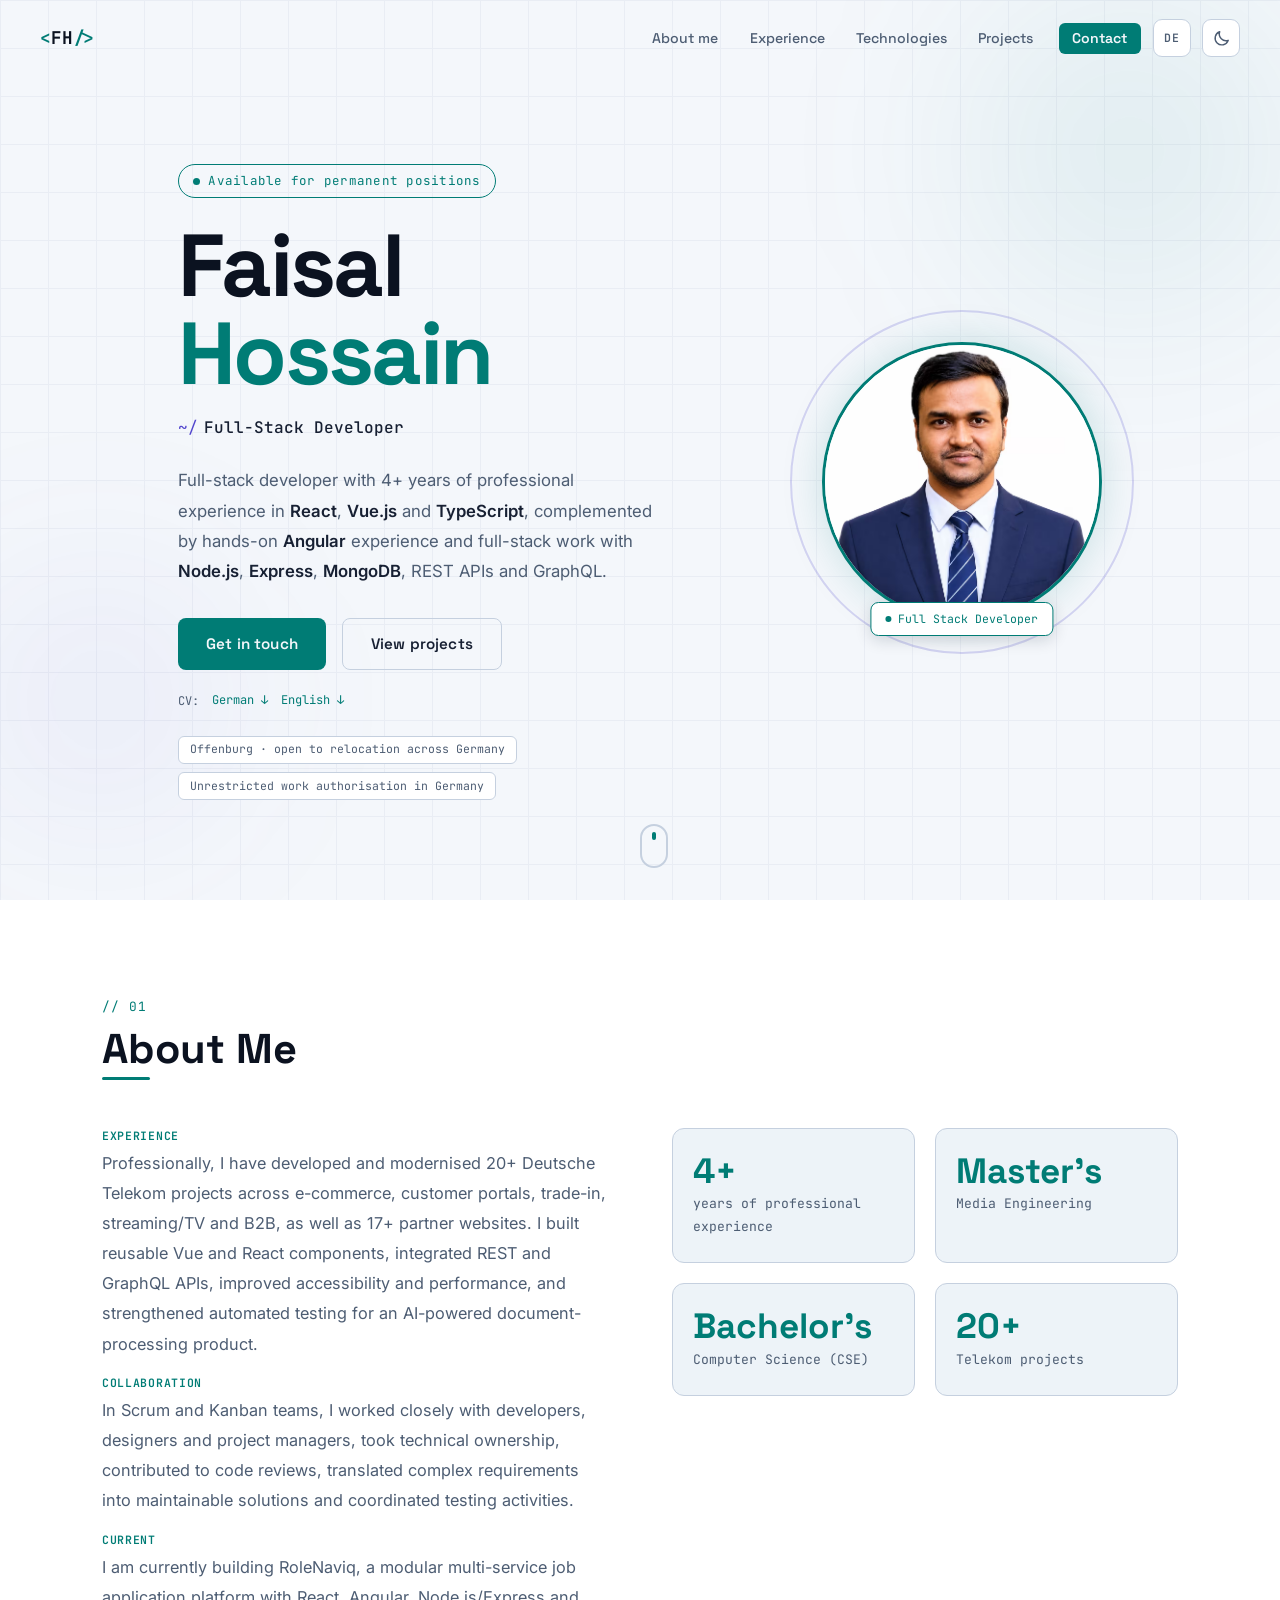
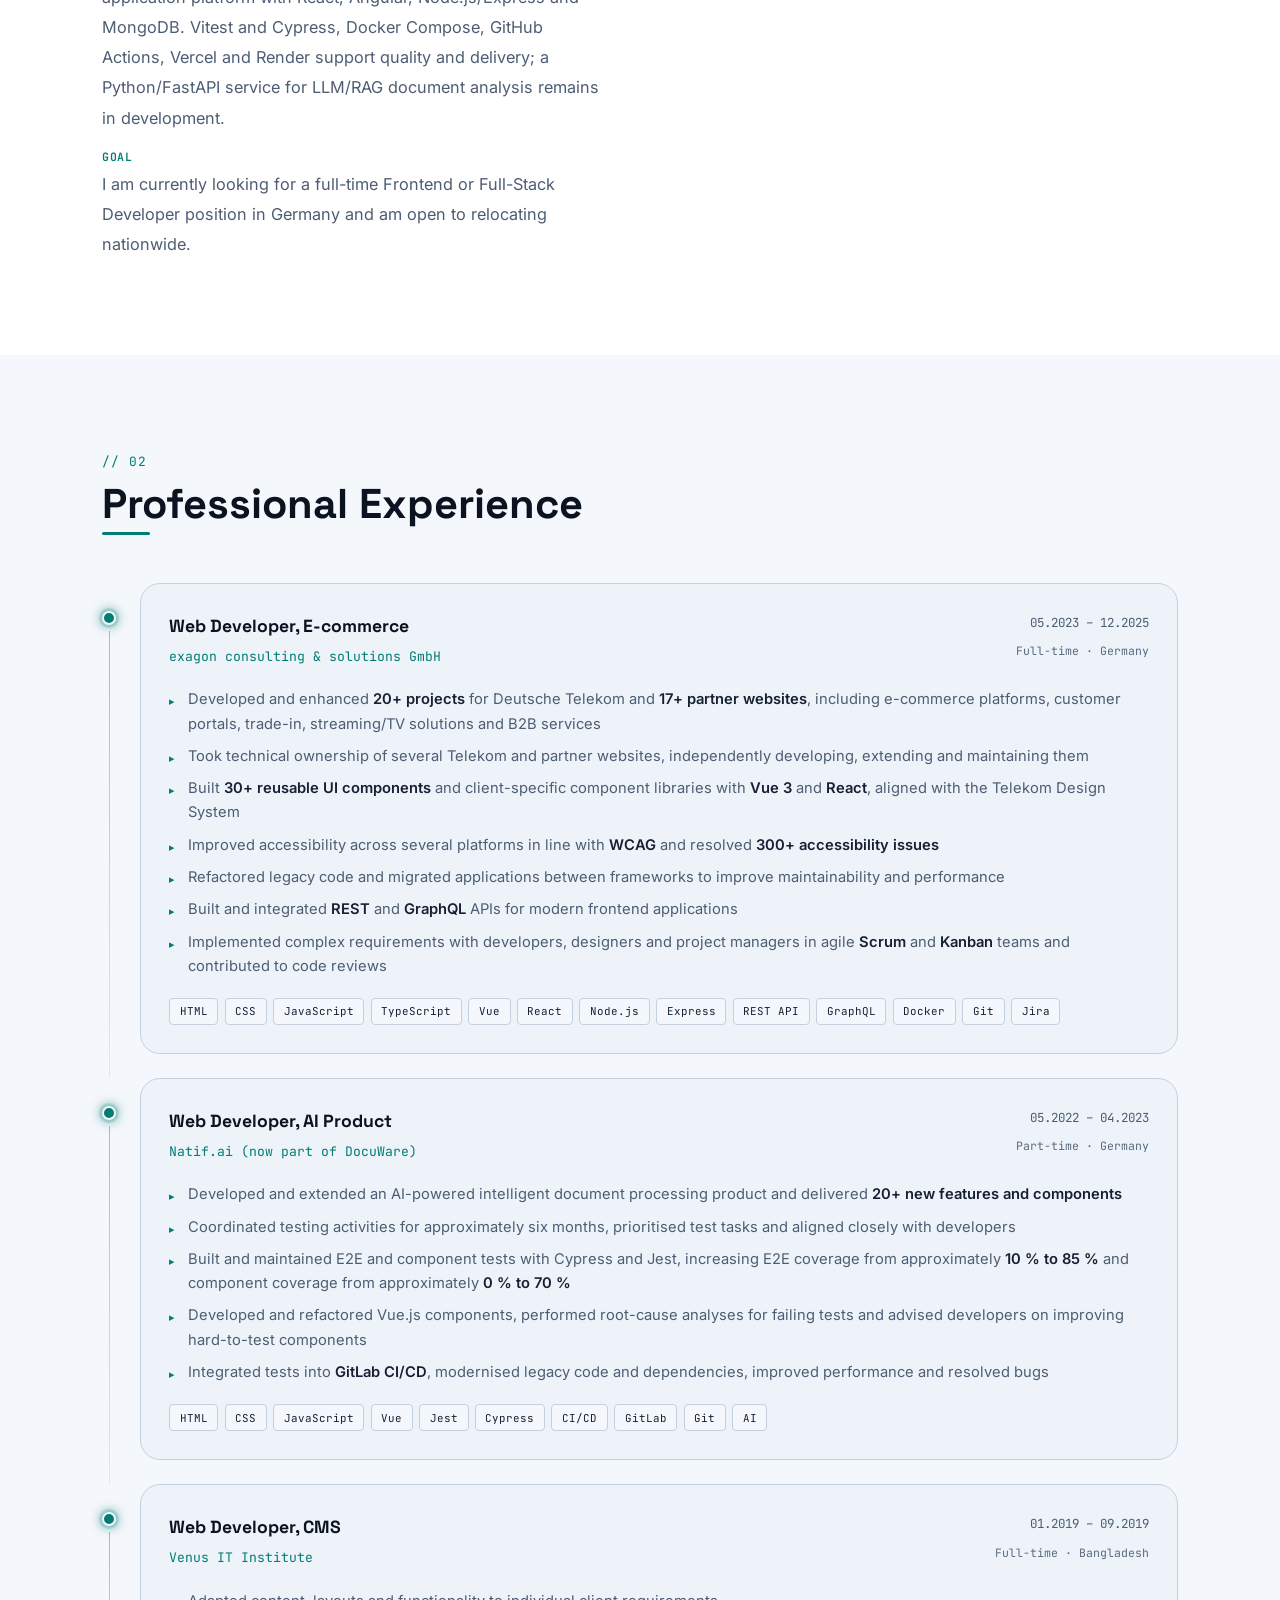
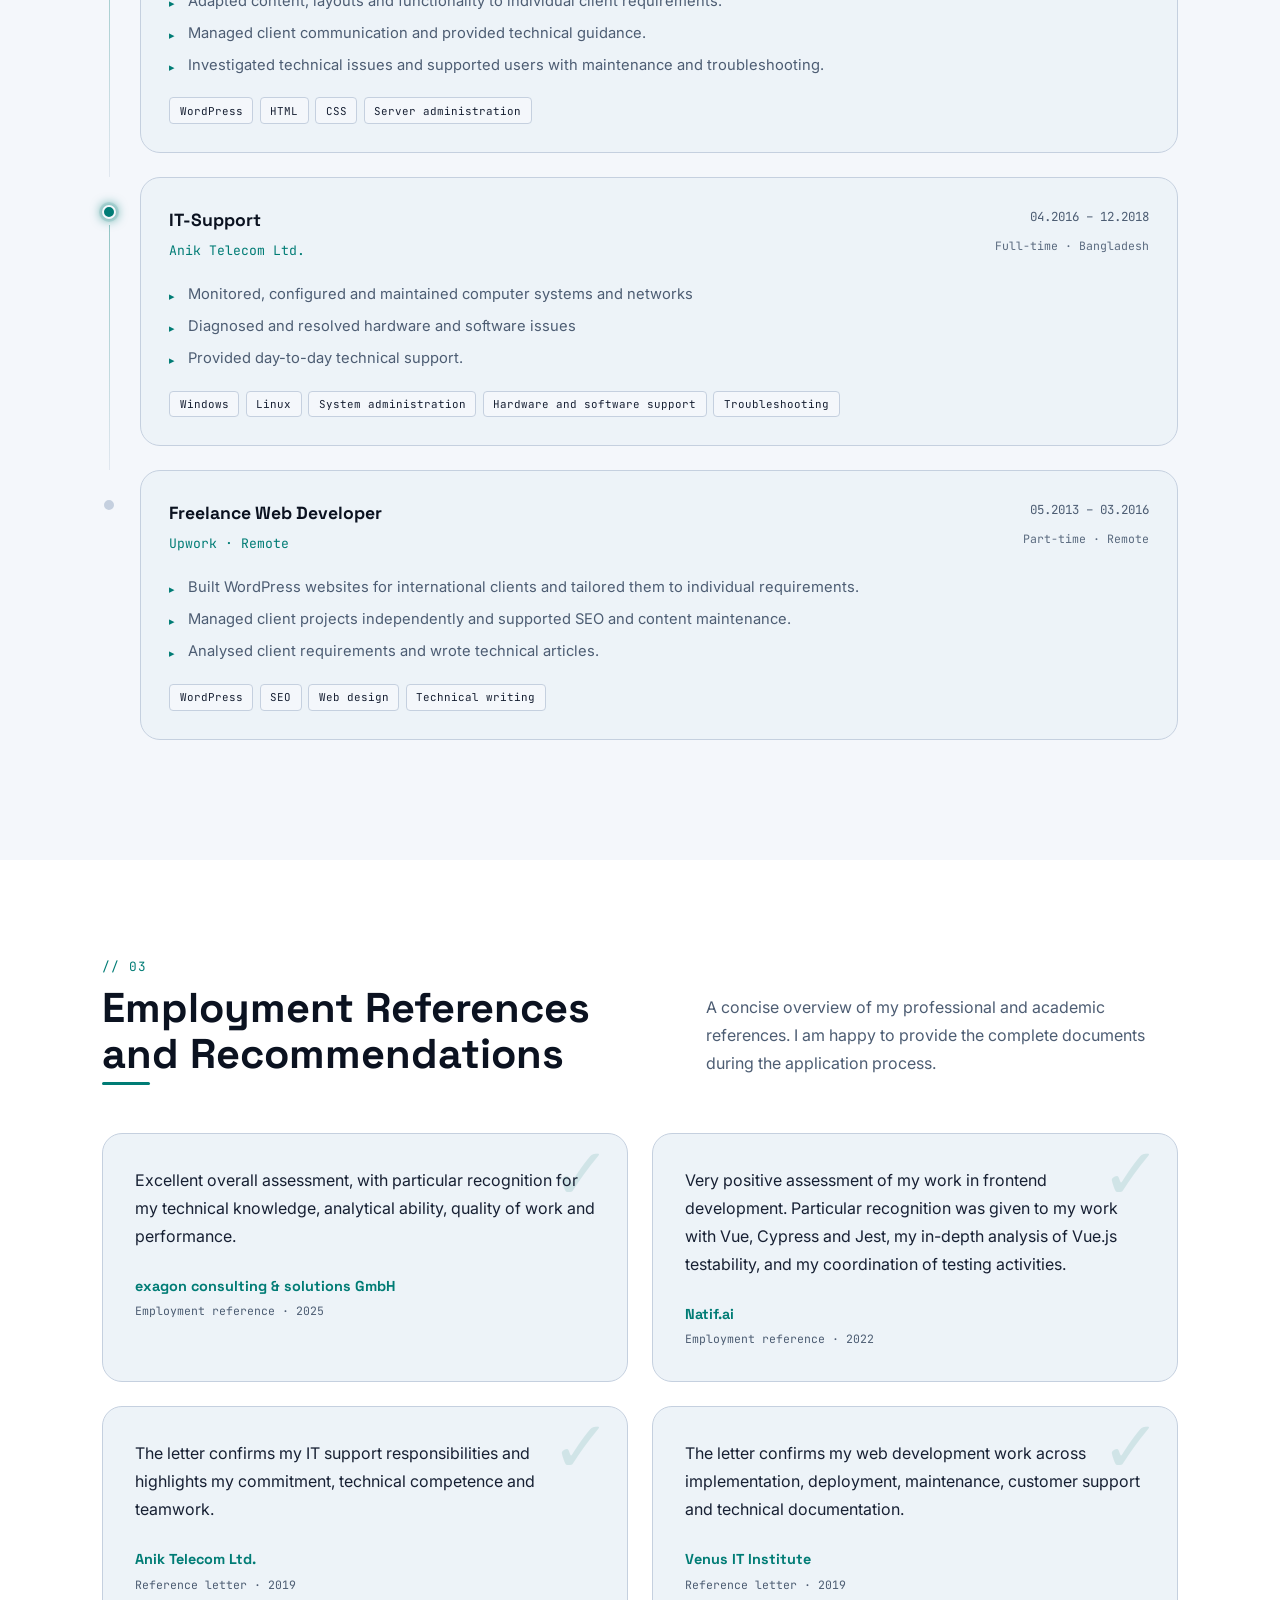
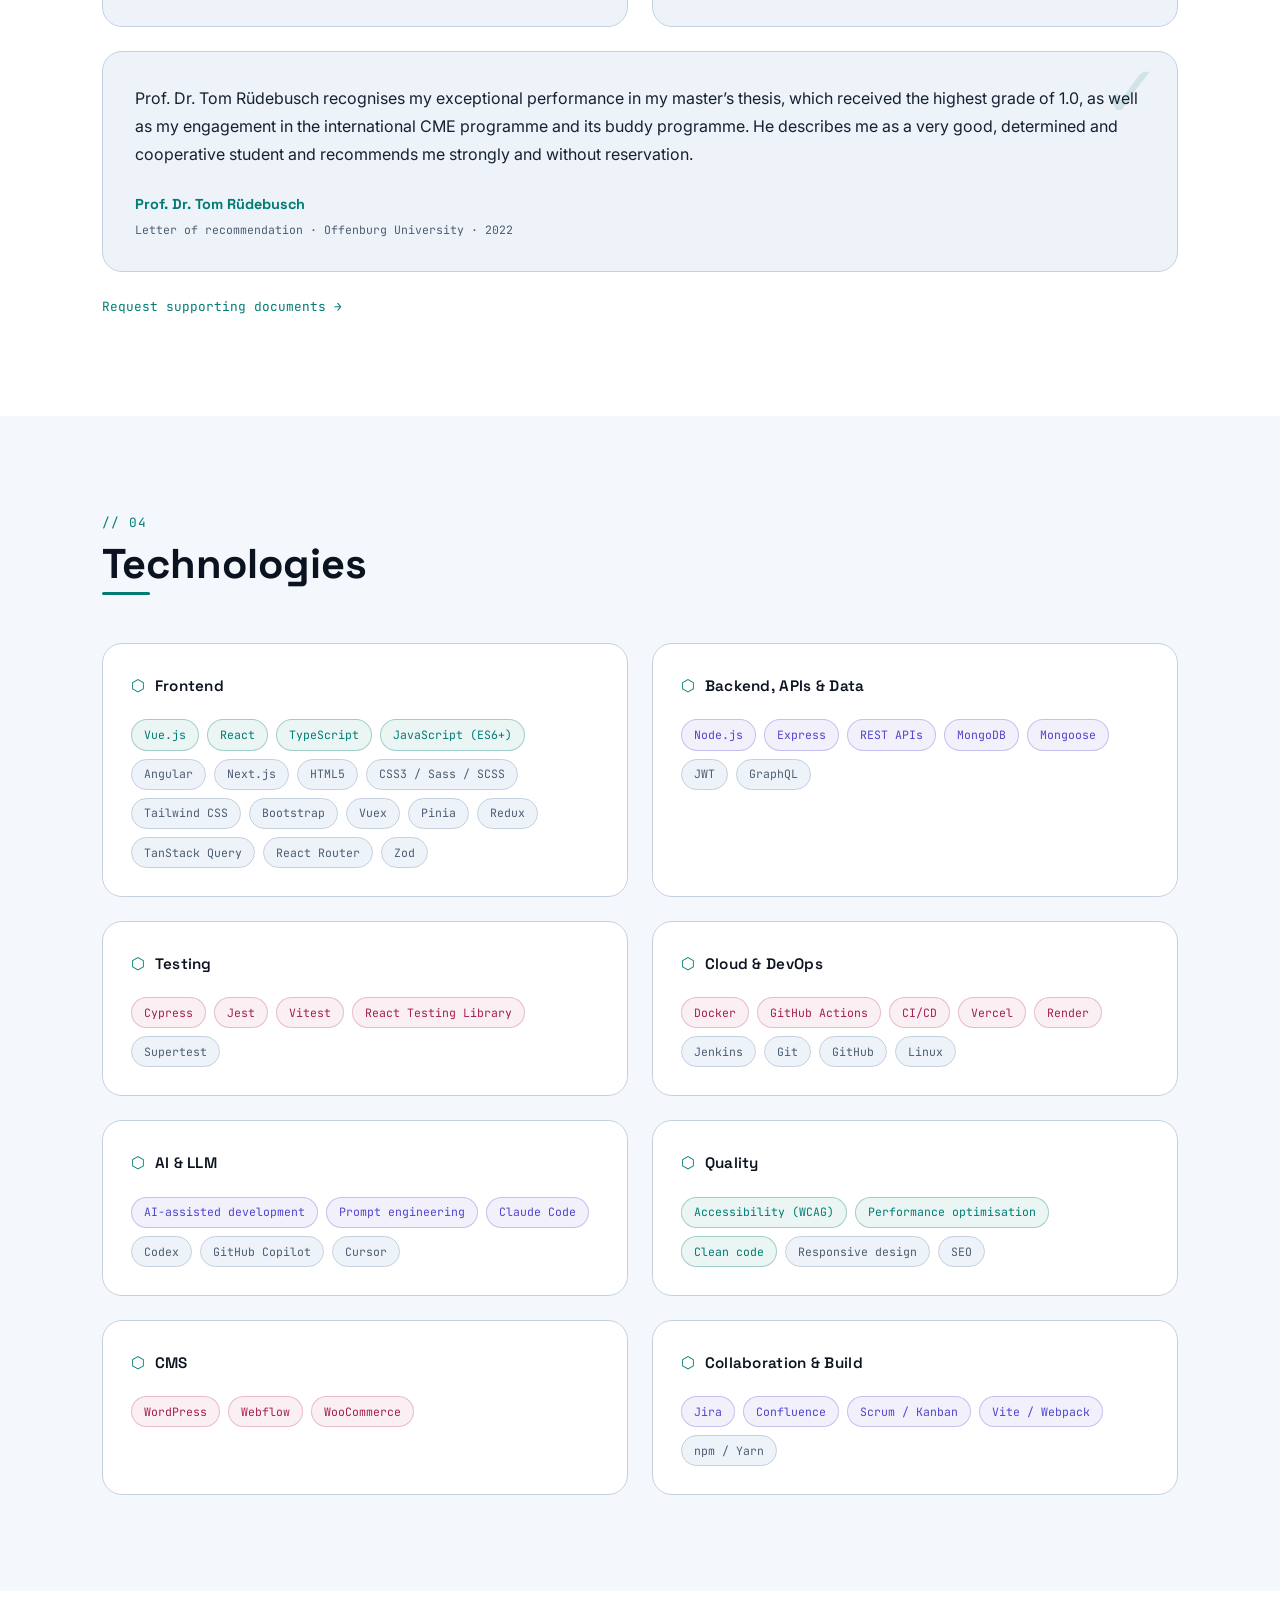
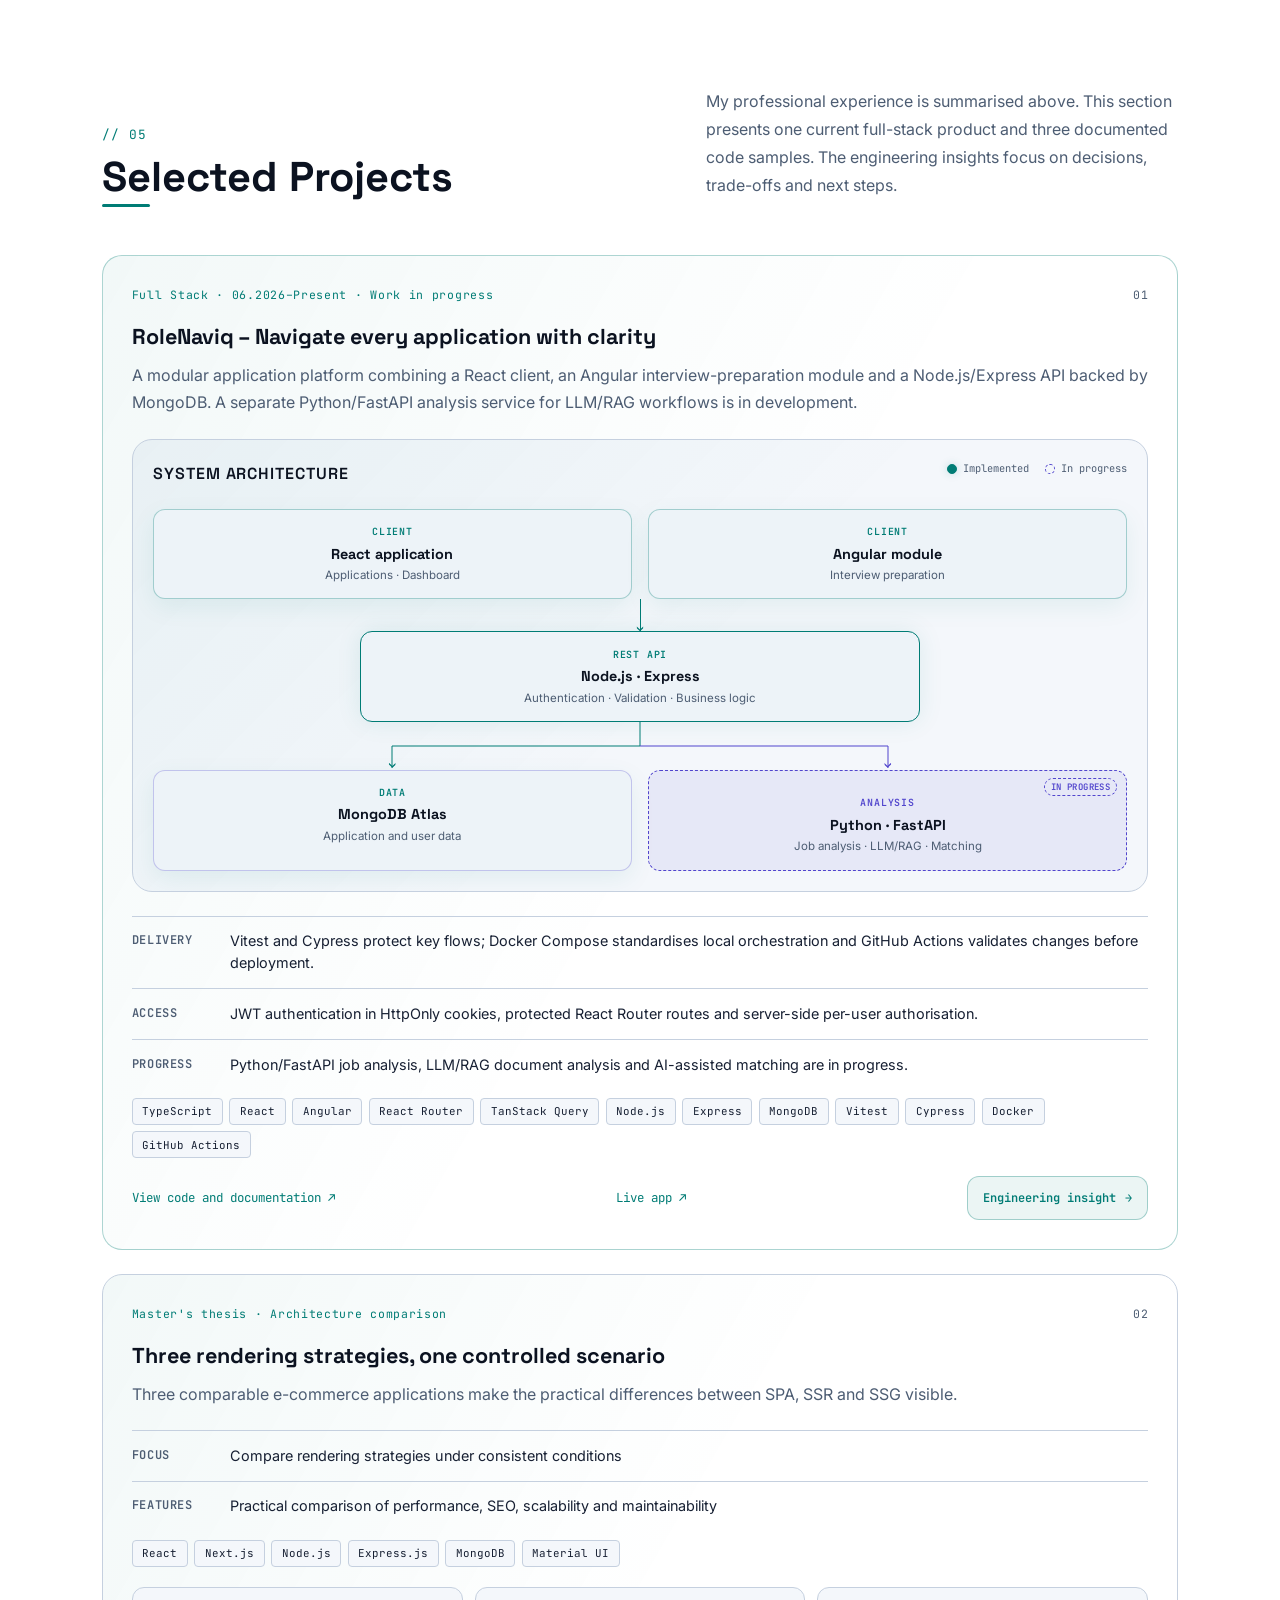
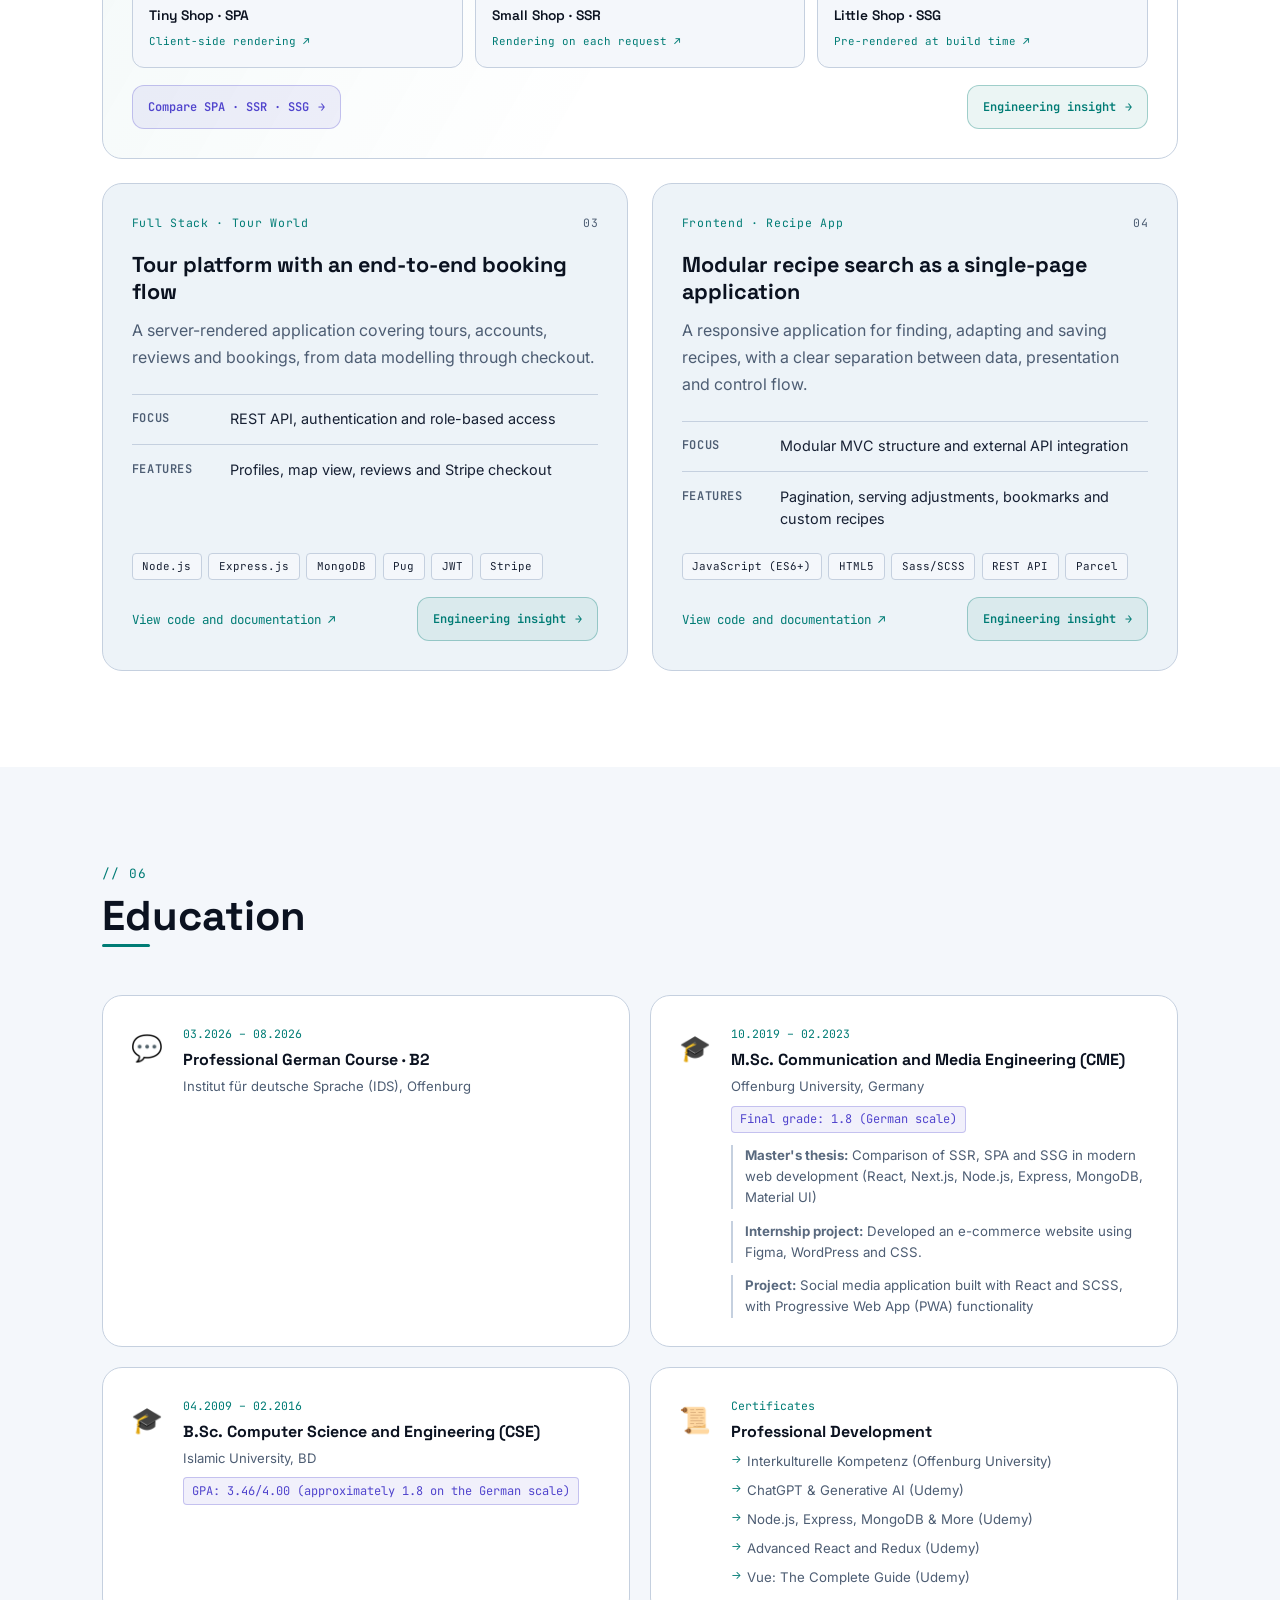
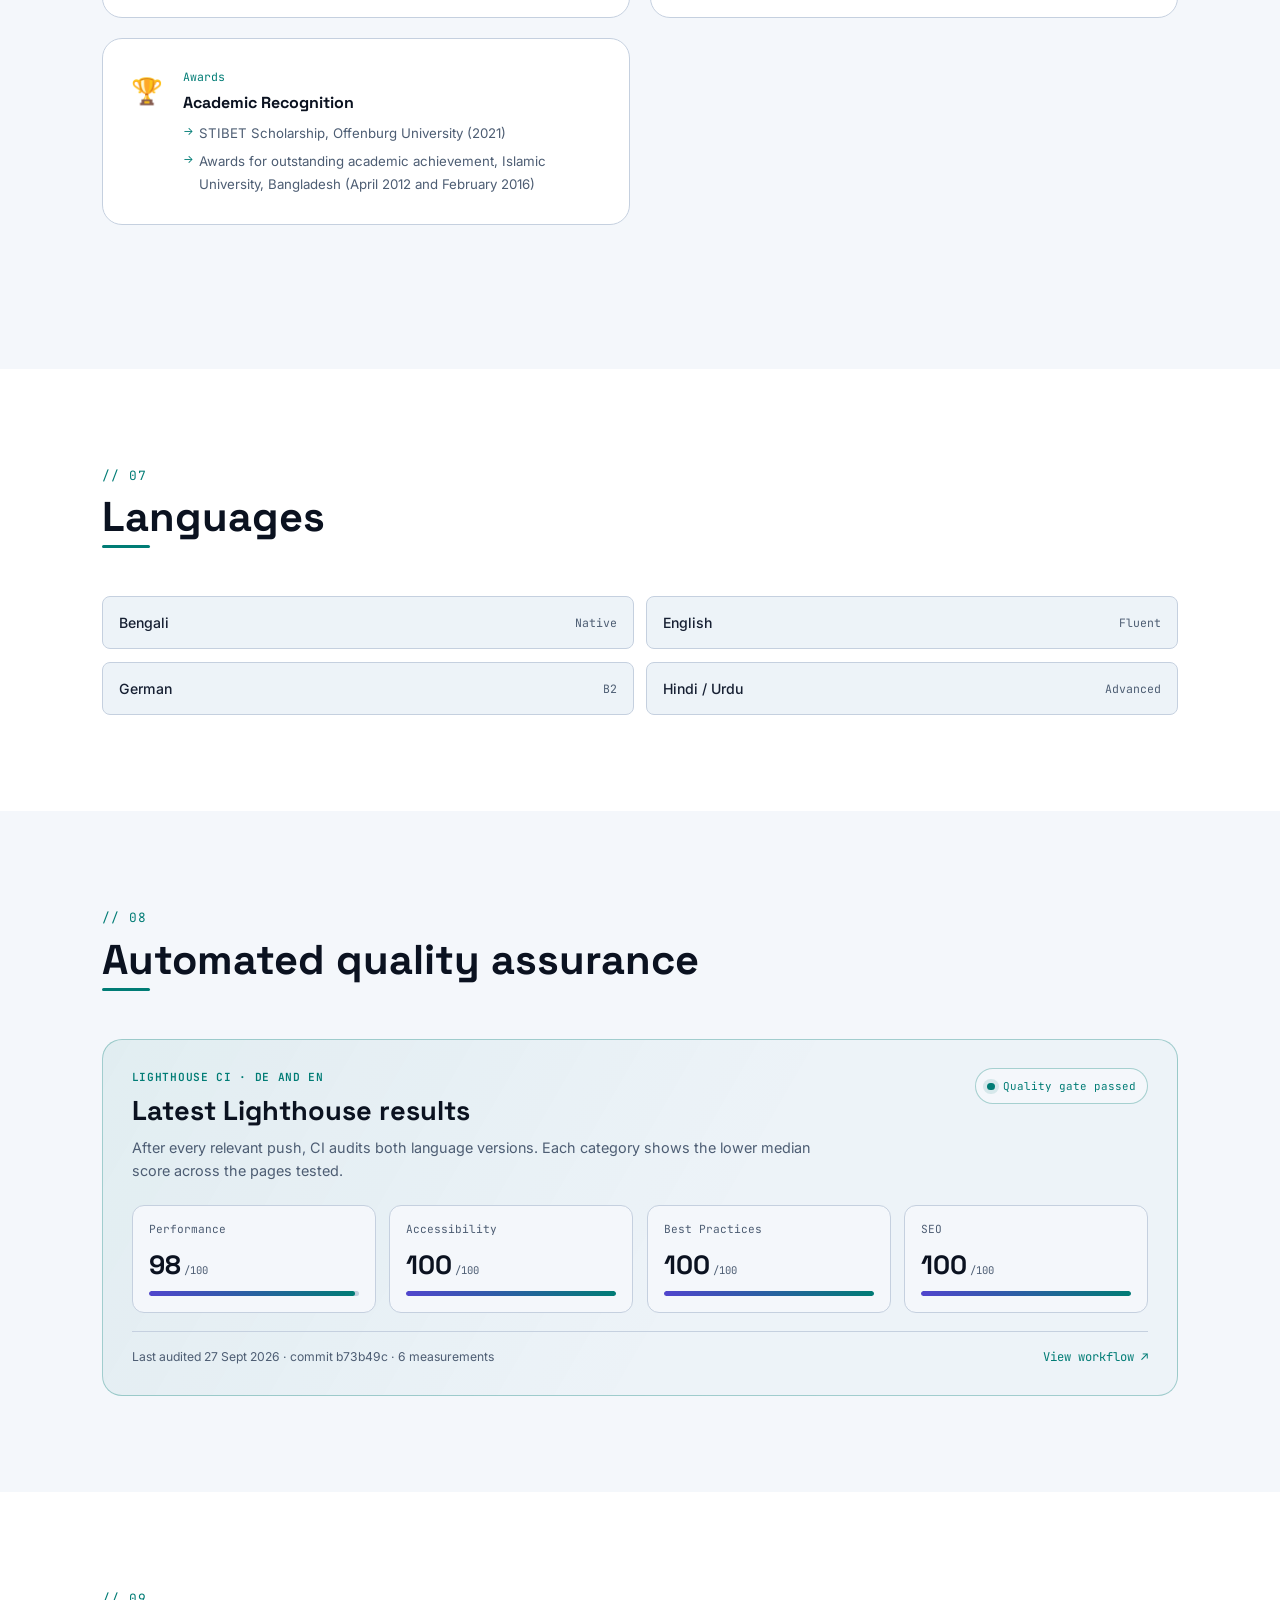
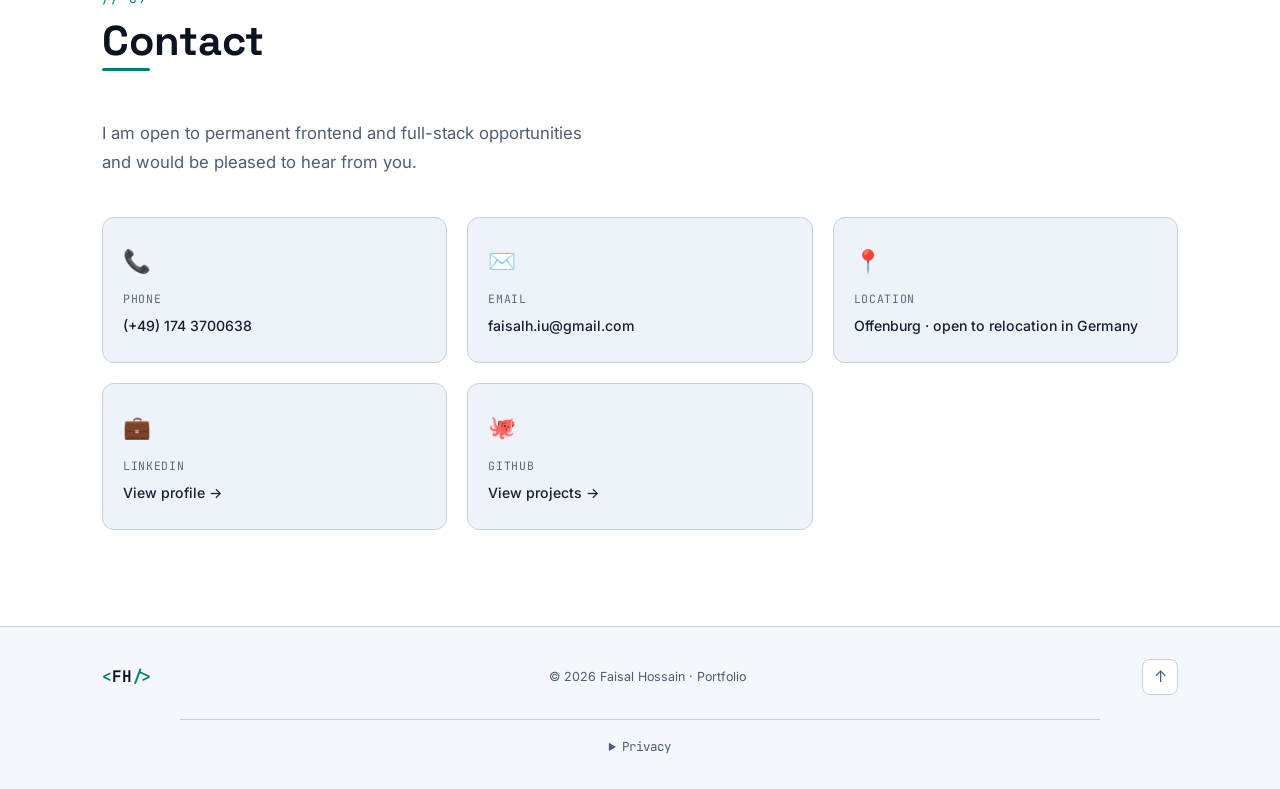
==== commit 8a095586: "typo fix" ====
--- a/en/index.html
+++ b/en/index.html
@@ -6,7 +6,7 @@
     <title>Faisal Hossain | Full-Stack Developer</title>
     <meta
       name="description"
-      content="Portfolio of Faisal Hossain, a full-stack developer with 4+ years of Professional experience in React, Vue.js, TypeScript, Angular, Node.js, testing and WCAG accessibility."
+      content="Portfolio of Faisal Hossain, a full-stack developer with 4+ years of professional experience in React, Vue.js,  TypeScript, Angular, Node.js, testing and WCAG accessibility."
     />
     <meta name="author" content="Faisal Hossain" />
     <meta name="robots" content="index, follow" />
@@ -699,7 +699,7 @@
                 Very positive assessment of my work in frontend development.
                 Particular recognition was given to my work with Vue, Cypress
                 and Jest, my in-depth analysis of Vue.js testability, and my
-                coordination of development activities.
+                coordination of testing activities.
               </p>
               <div class="reference-card__source">
                 <strong>Natif.ai</strong>
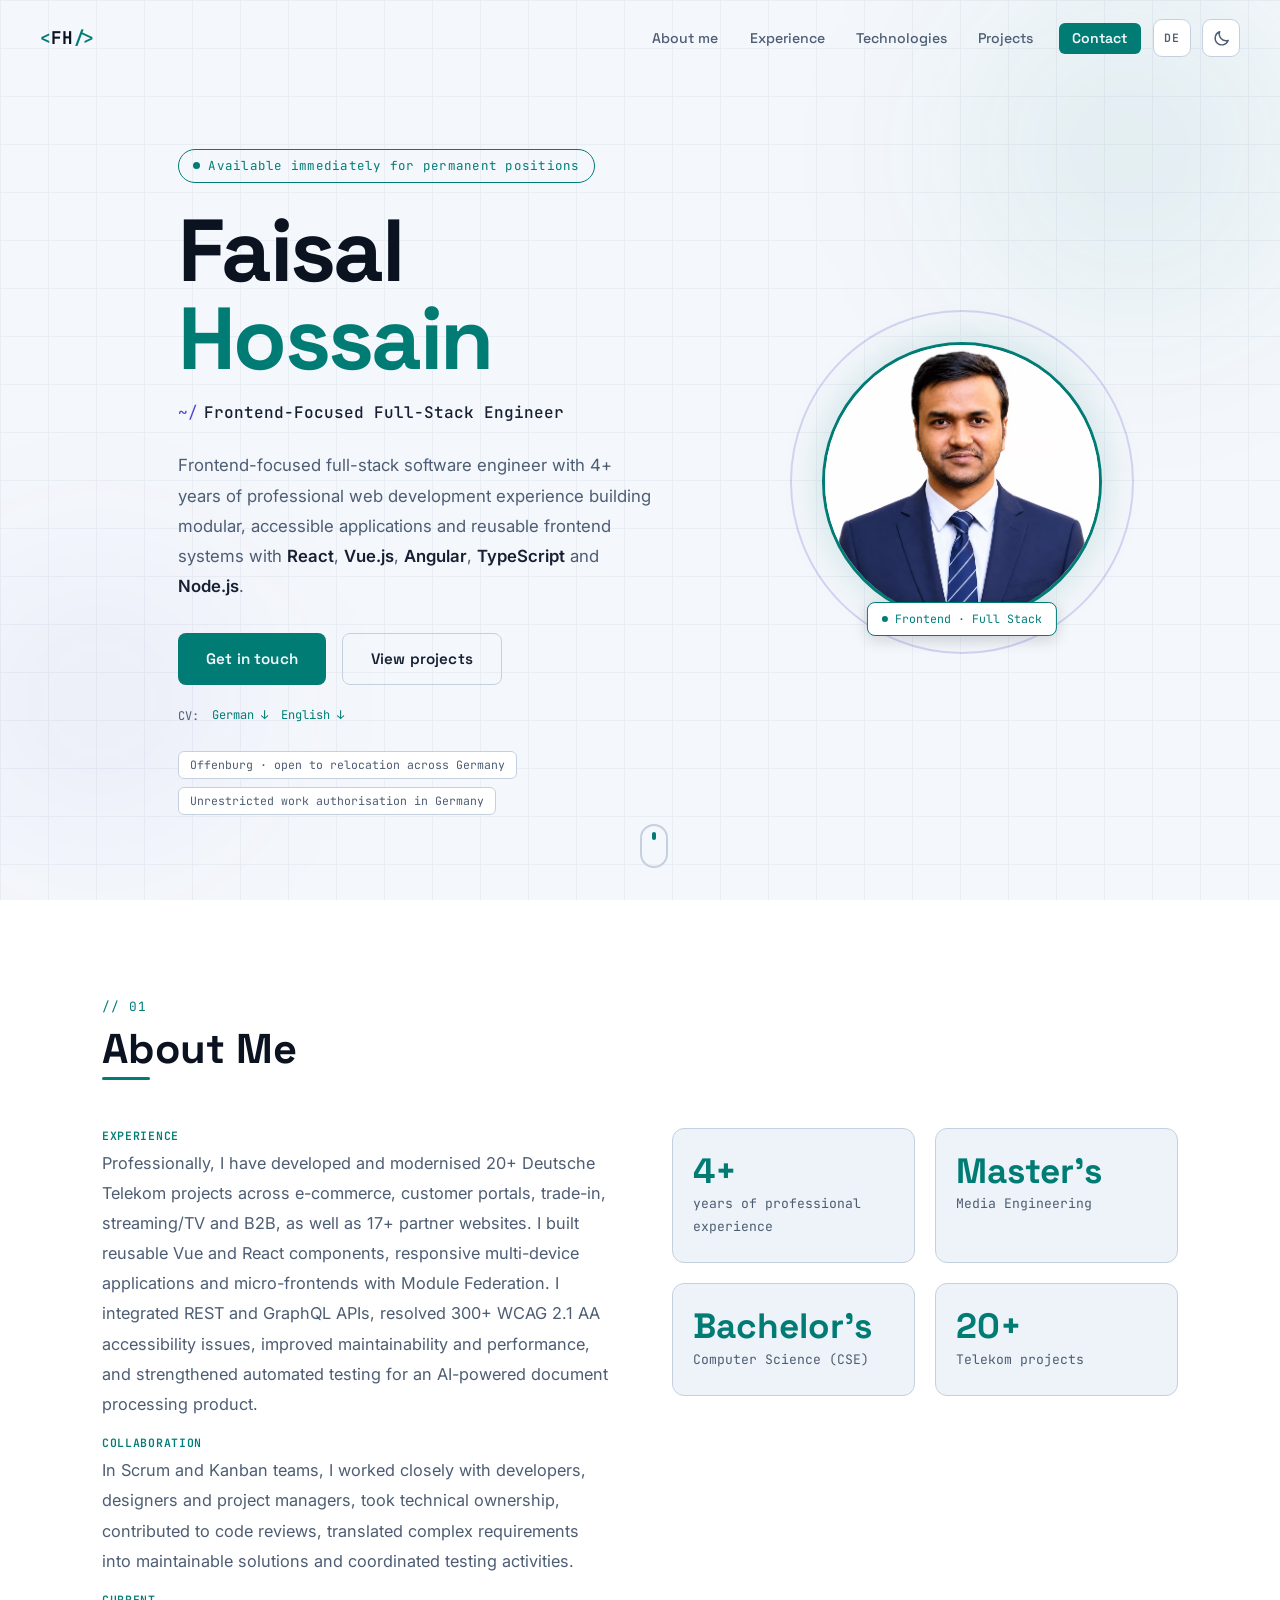
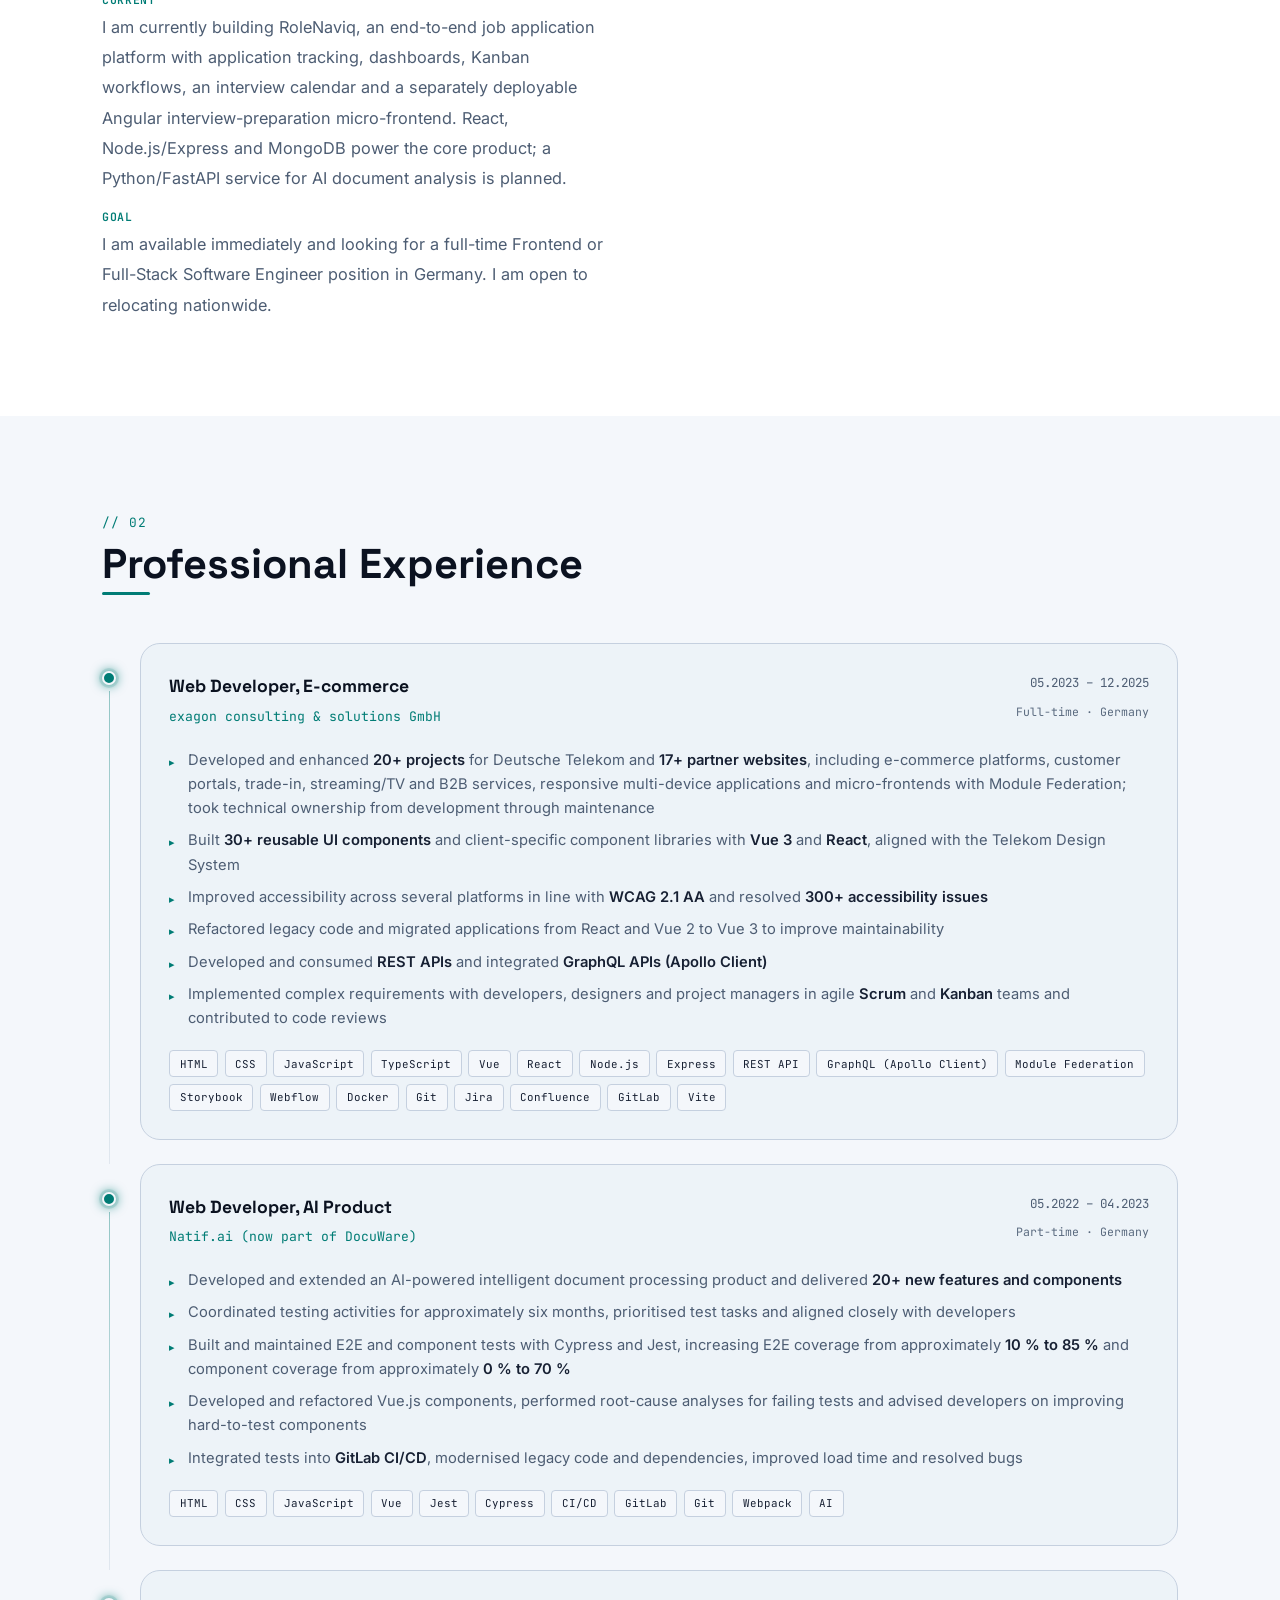
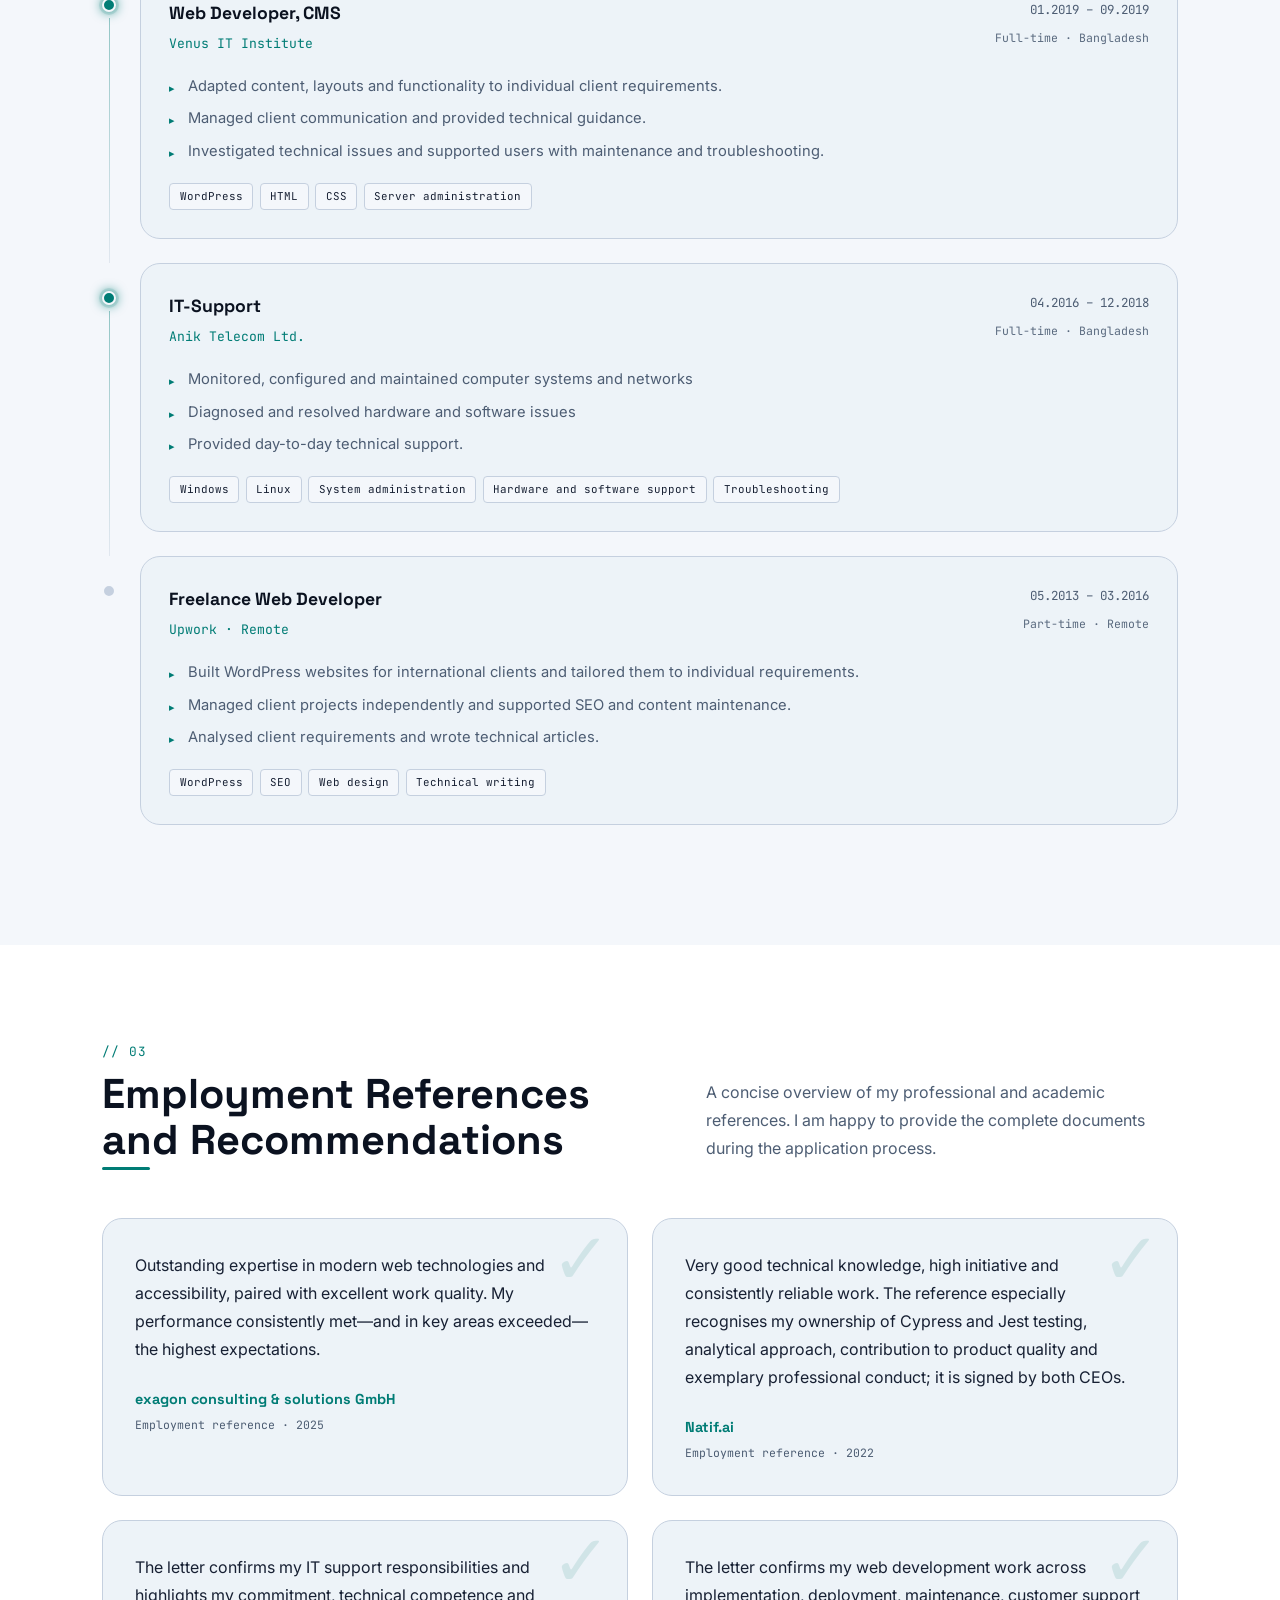
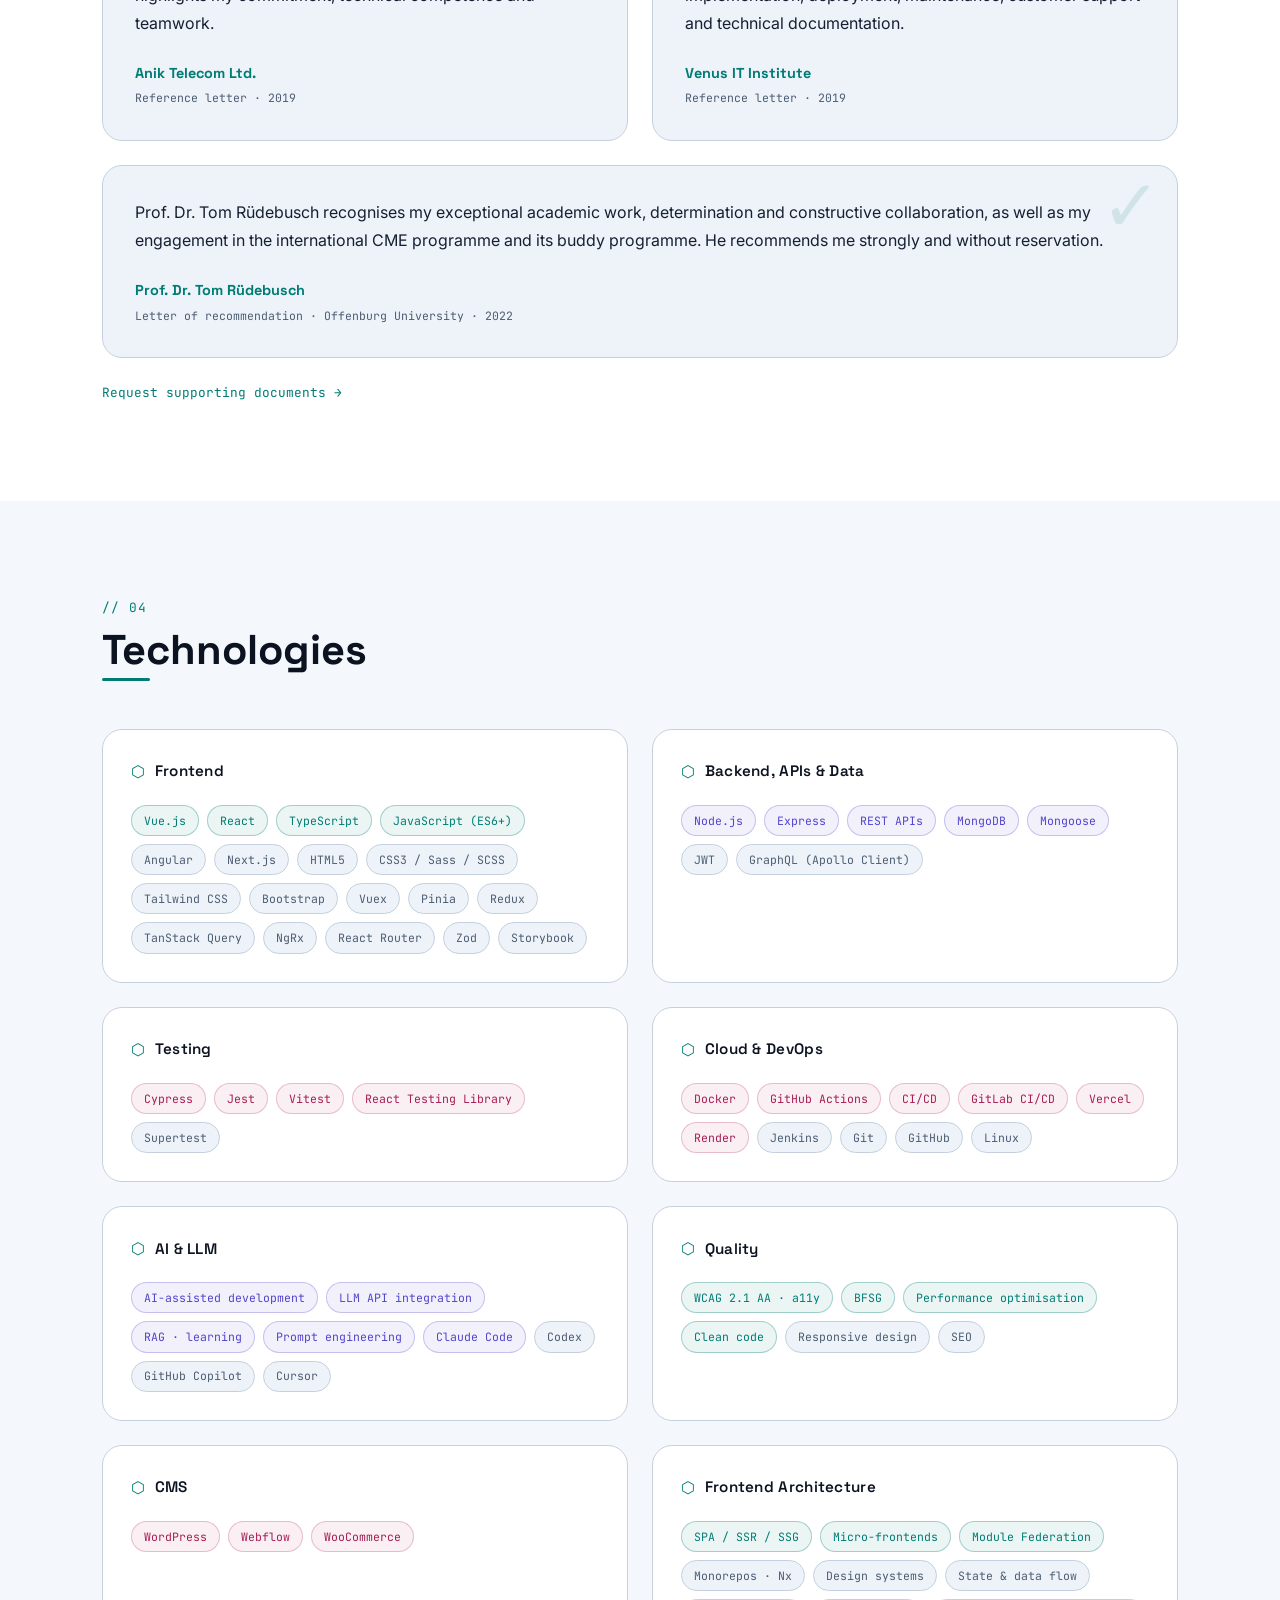
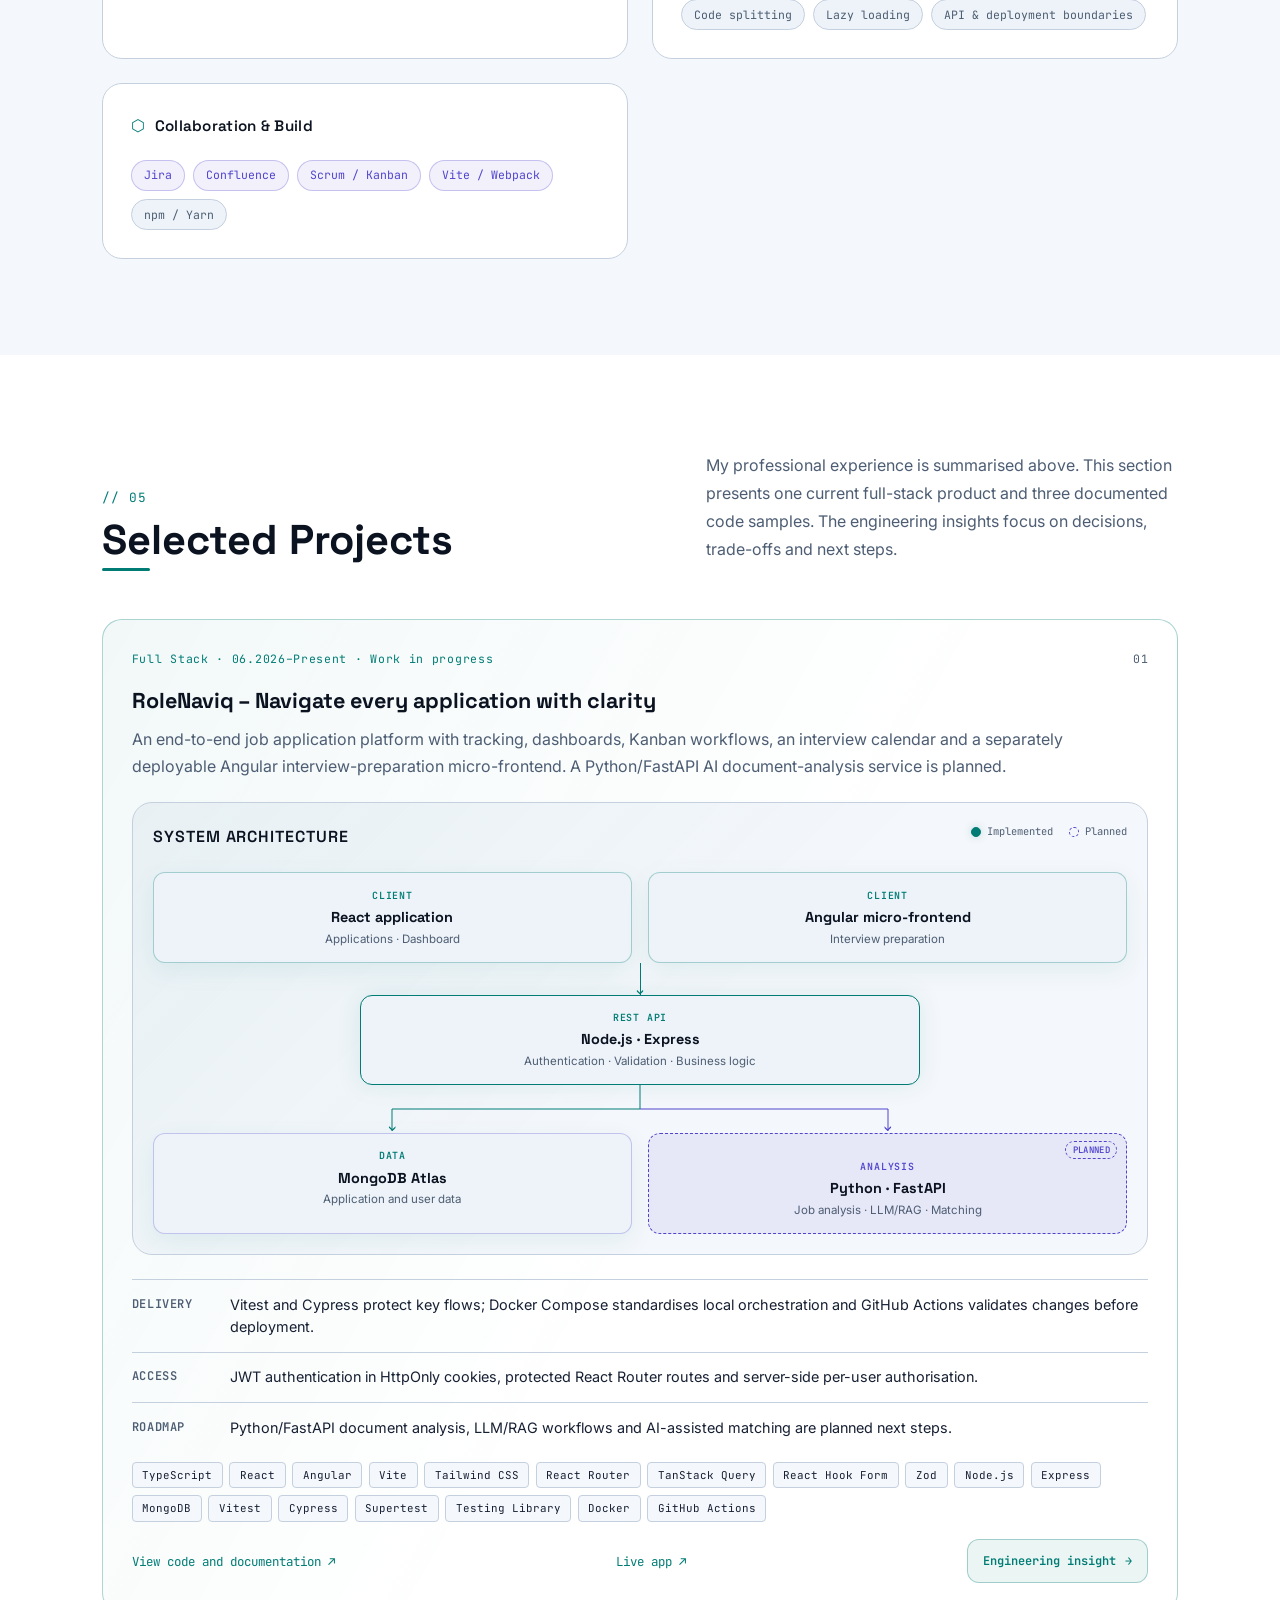
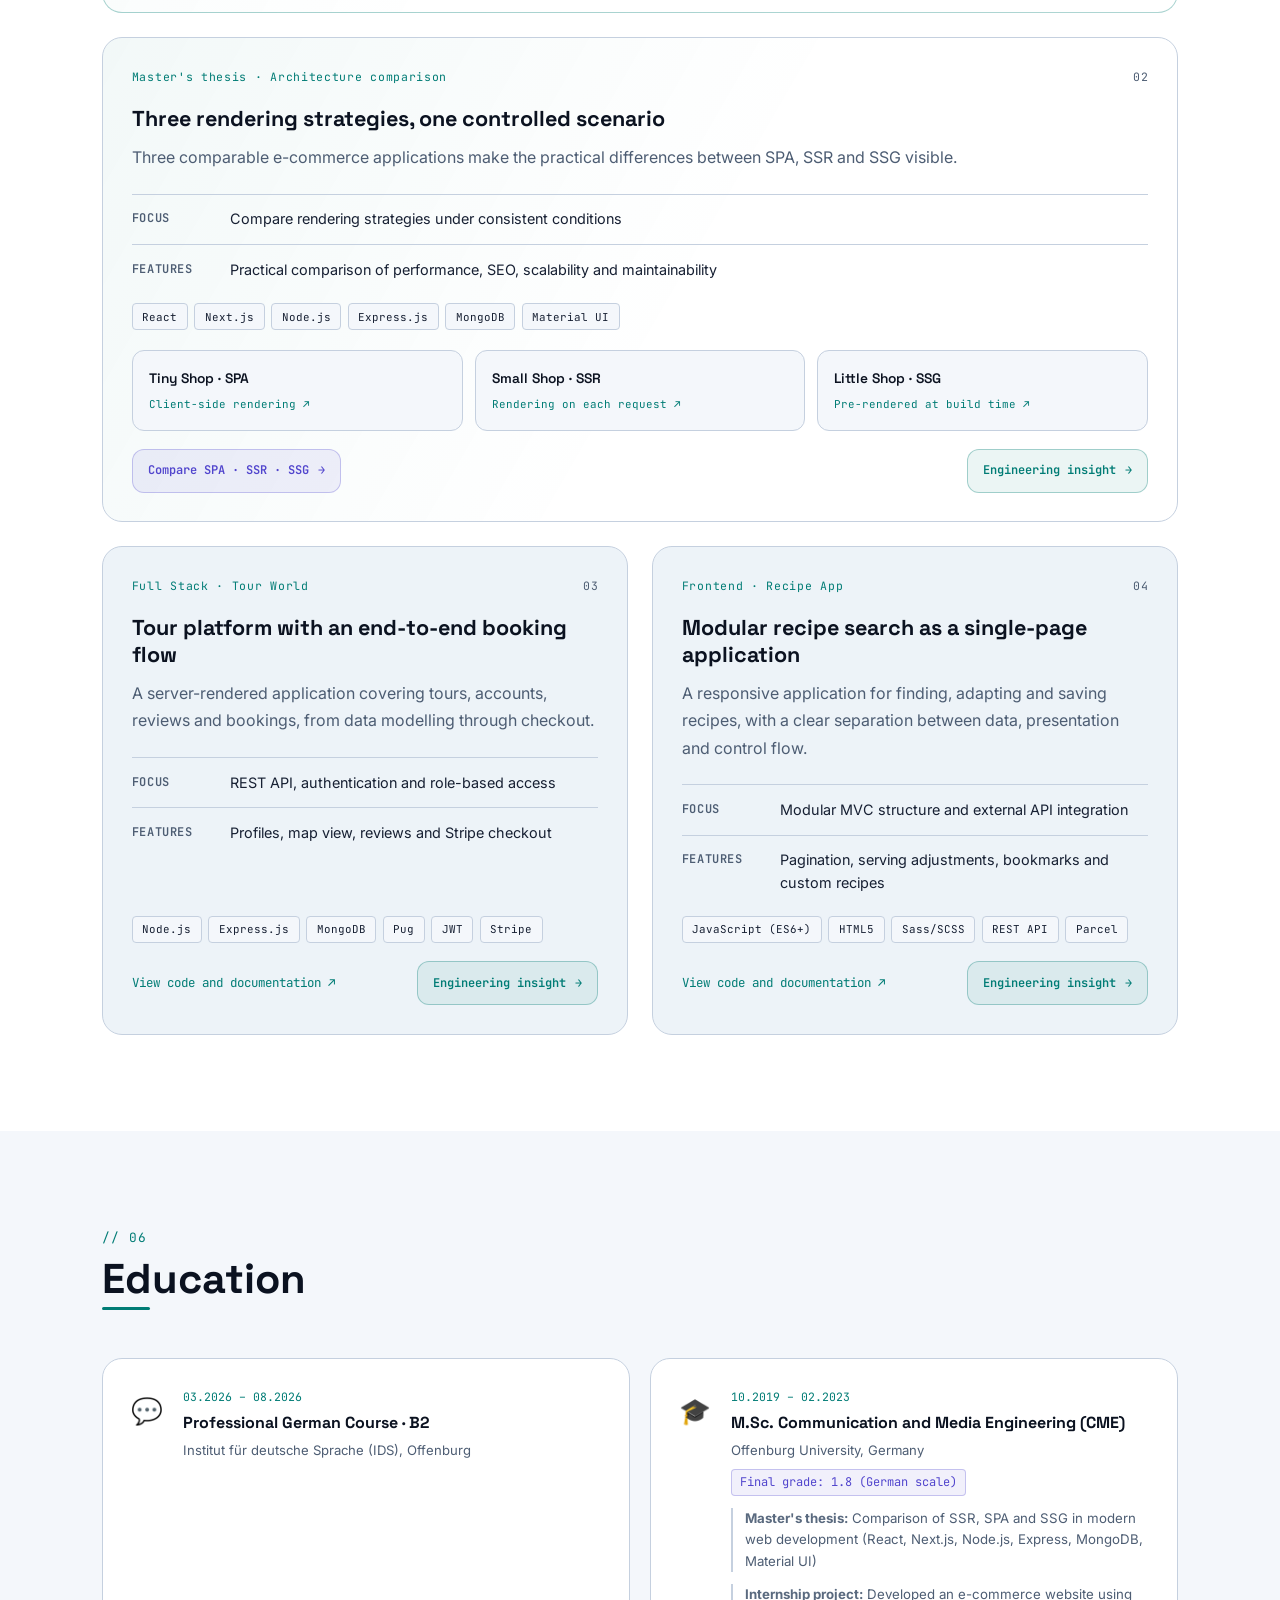
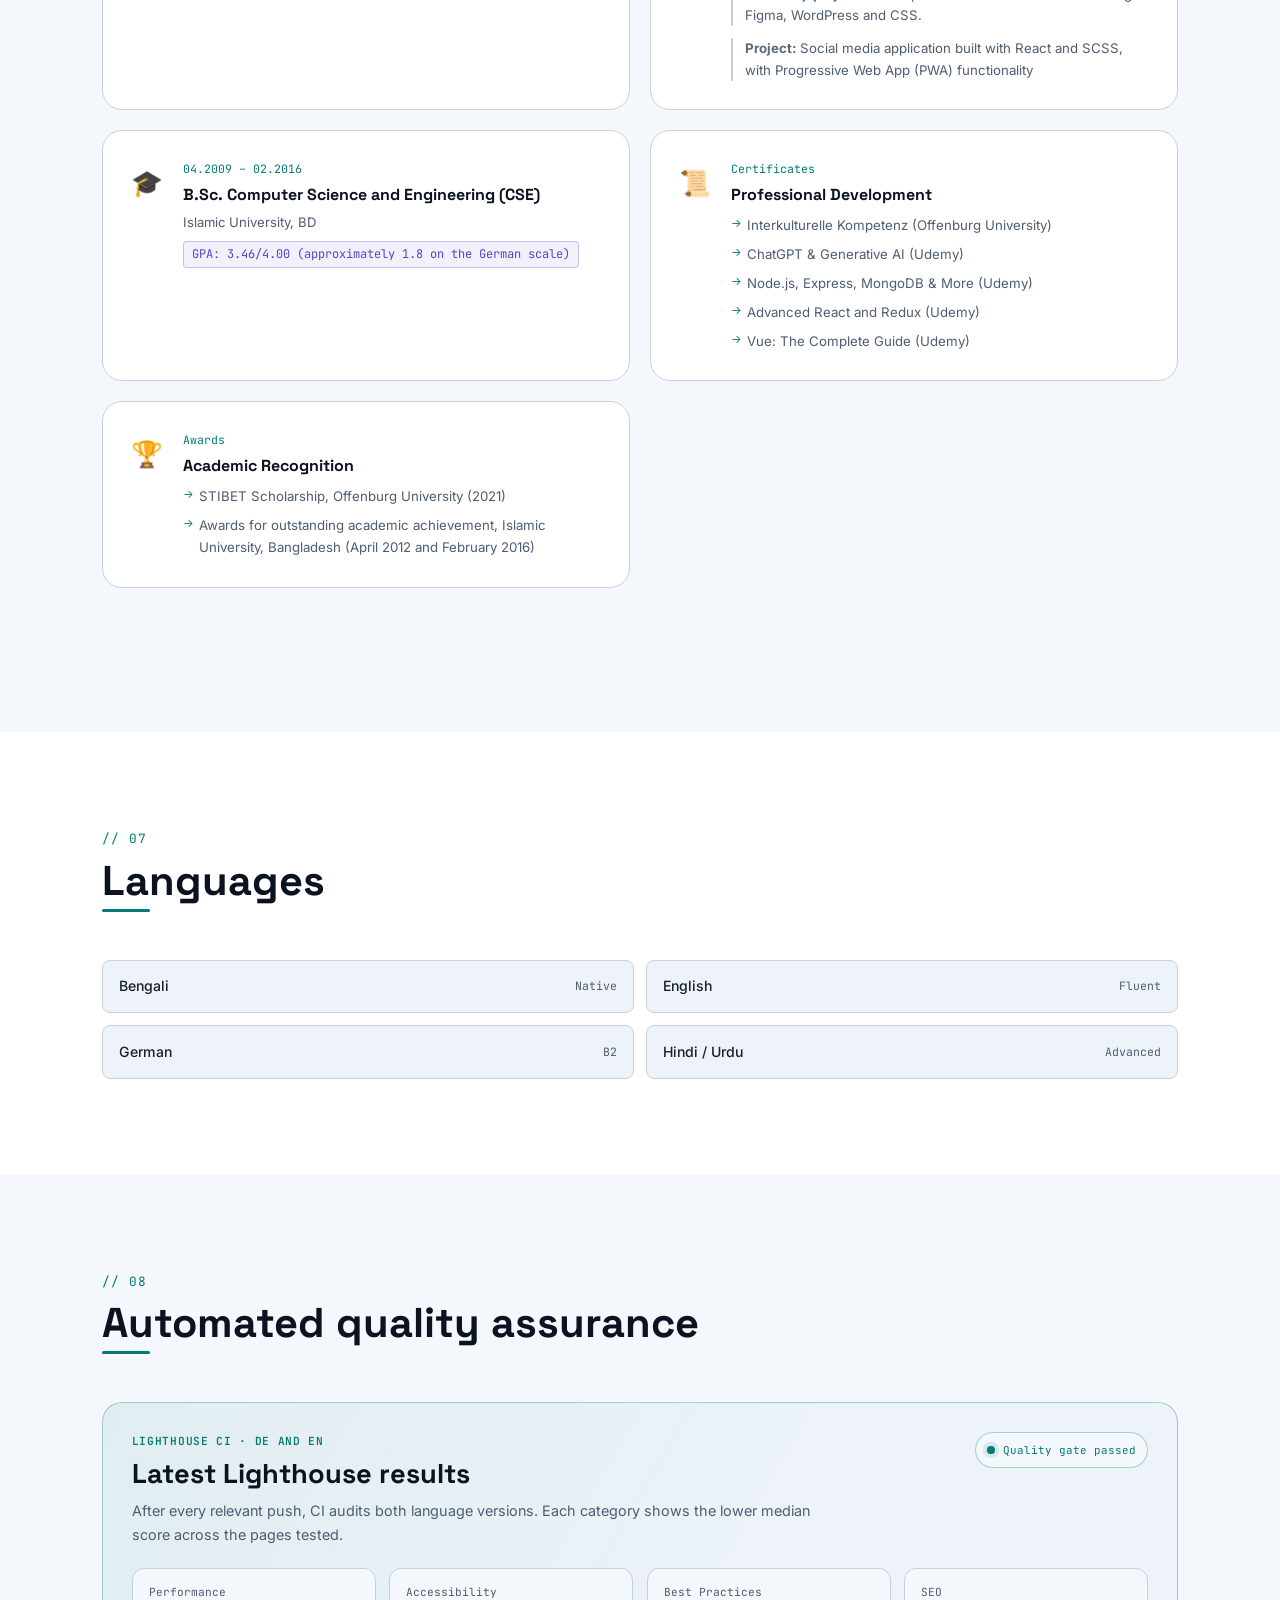
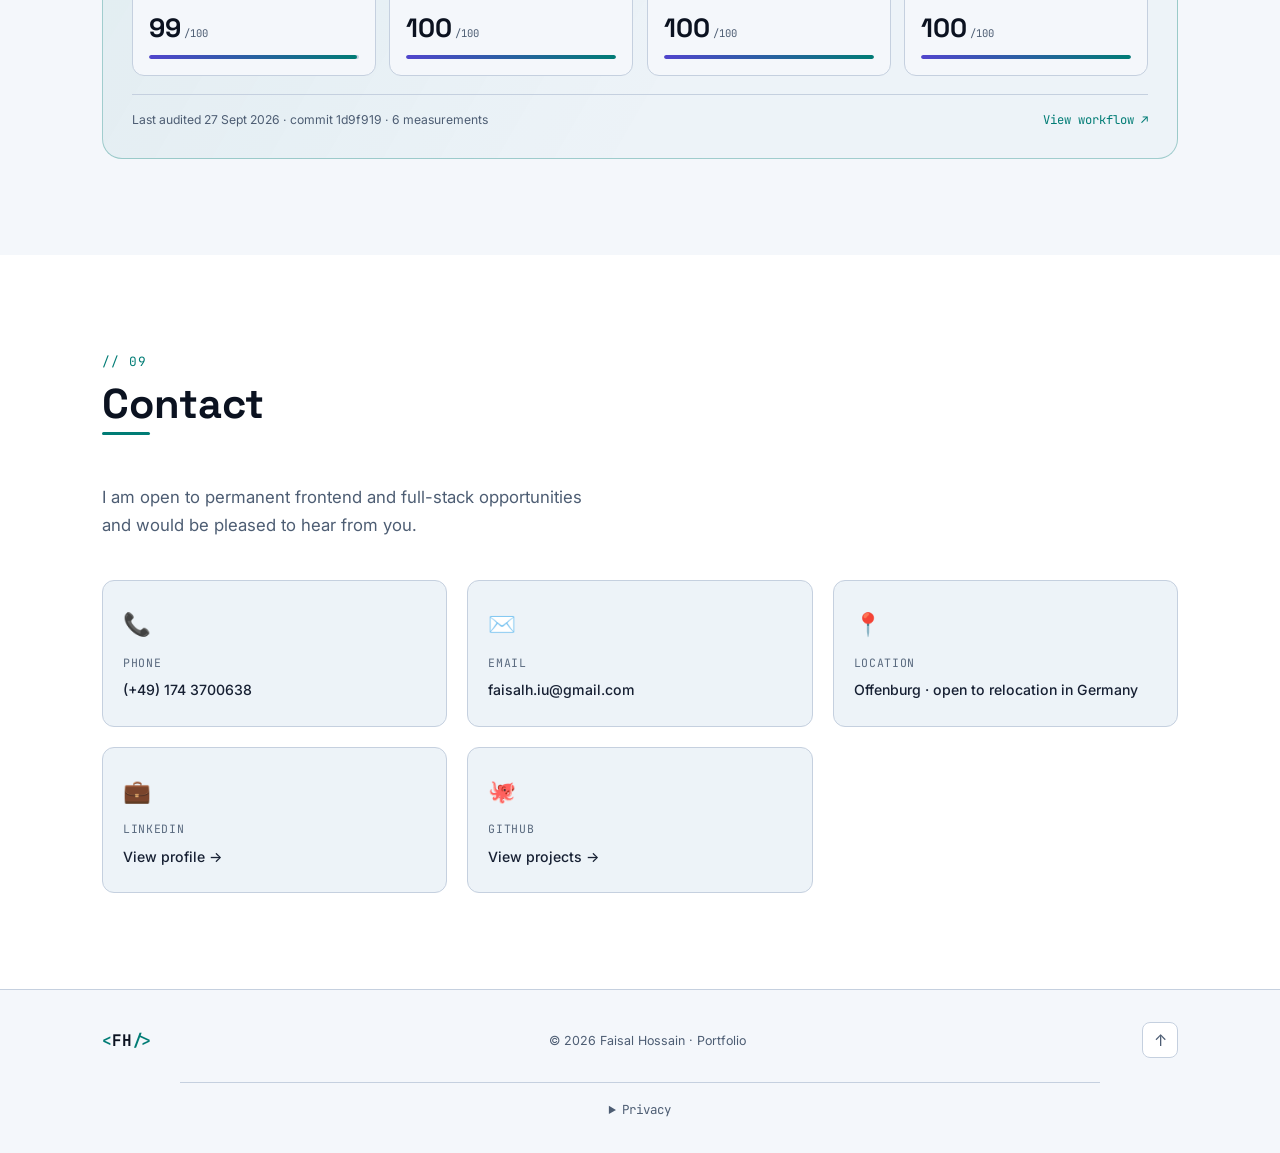
==== commit d07f625c: "Align portfolio with latest bilingual CVs" ====
--- a/en/index.html
+++ b/en/index.html
@@ -3,10 +3,10 @@
   <head>
     <meta charset="UTF-8" />
     <meta name="viewport" content="width=device-width, initial-scale=1.0" />
-    <title>Faisal Hossain | Full-Stack Developer</title>
+    <title>Faisal Hossain | Frontend-Focused Full-Stack Engineer</title>
     <meta
       name="description"
-      content="Portfolio of Faisal Hossain, a full-stack developer with 4+ years of professional experience in React, Vue.js,  TypeScript, Angular, Node.js, testing and WCAG accessibility."
+      content="Portfolio of Faisal Hossain, a frontend-focused full-stack software engineer with 4+ years of professional experience in accessible web applications, frontend architecture, React, Vue.js, Angular, TypeScript and Node.js."
     />
     <meta name="author" content="Faisal Hossain" />
     <meta name="robots" content="index, follow" />
@@ -31,10 +31,13 @@
     <meta property="og:locale" content="en_GB" />
     <meta property="og:locale:alternate" content="de_DE" />
     <meta property="og:type" content="website" />
-    <meta property="og:title" content="Faisal Hossain | Full-Stack Developer" />
+    <meta
+      property="og:title"
+      content="Faisal Hossain | Frontend-Focused Full-Stack Engineer"
+    />
     <meta
       property="og:description"
-      content="Accessible, maintainable full-stack applications with React, Vue.js, TypeScript, Angular, Node.js, testing and WCAG accessibility."
+      content="Accessible, maintainable frontend systems and full-stack applications with React, Vue.js, Angular, TypeScript, Node.js and modern frontend architecture."
     />
     <meta property="og:url" content="https://fhjoy.github.io/portfolio/en/" />
     <meta
@@ -131,7 +134,7 @@
         "name": "Faisal Hossain",
         "url": "https://fhjoy.github.io/portfolio/en/",
         "image": "https://fhjoy.github.io/portfolio/docs/images/faisal_hossain.avif",
-        "jobTitle": "Full-Stack Developer",
+        "jobTitle": "Frontend-Focused Full-Stack Software Engineer",
         "address": {
           "@type": "PostalAddress",
           "addressLocality": "Offenburg",
@@ -142,7 +145,7 @@
           "name": "Hochschule Offenburg"
         },
         "sameAs": [
-          "https://www.linkedin.com/in/md-faisal-hossain-germany/",
+          "https://www.linkedin.com/in/faisal-hossain-de/",
           "https://github.com/fhjoy"
         ],
         "knowsAbout": [
@@ -151,6 +154,11 @@
           "Vue.js",
           "React",
           "Angular",
+          "Frontend Architecture",
+          "Micro-Frontends",
+          "Module Federation",
+          "Monorepos",
+          "Design Systems",
           "React Router",
           "Node.js",
           "Express",
@@ -269,23 +277,25 @@
 
         <div class="hero__content">
           <p class="hero__eyebrow">
-            <span class="hero__dot" aria-hidden="true"></span> Available for
-            permanent positions
+            <span class="hero__dot" aria-hidden="true"></span> Available
+            immediately for permanent positions
           </p>
           <h1 class="hero__name">
             Faisal<br /><span class="hero__name--accent">Hossain</span>
           </h1>
           <div class="hero__title-wrap">
             <span class="hero__title-label" aria-hidden="true">~/</span>
-            <span class="hero__typed">Full-Stack Developer</span>
+            <span class="hero__typed"
+              >Frontend-Focused Full-Stack Engineer</span
+            >
           </div>
           <p class="hero__desc">
-            Full-stack developer with 4+ years of professional experience in
-            <strong>React</strong>, <strong>Vue.js</strong> and
-            <strong>TypeScript</strong>, complemented by hands-on
-            <strong>Angular</strong> experience and full-stack work with
-            <strong>Node.js</strong>, <strong>Express</strong>,
-            <strong>MongoDB</strong>, REST APIs and GraphQL.
+            Frontend-focused full-stack software engineer with 4+ years of
+            professional web development experience building modular,
+            accessible applications and reusable frontend systems with
+            <strong>React</strong>, <strong>Vue.js</strong>,
+            <strong>Angular</strong>, <strong>TypeScript</strong> and
+            <strong>Node.js</strong>.
           </p>
           <div class="hero__actions">
             <a href="#contact" class="btn btn--primary">Get in touch</a>
@@ -330,7 +340,7 @@
           />
           <div class="hero__photo-tag">
             <span class="hero__photo-tag-dot" aria-hidden="true"></span>
-            Full Stack Developer
+            Frontend · Full Stack
           </div>
         </div>
 
@@ -353,9 +363,12 @@
                 Professionally, I have developed and modernised 20+ Deutsche
                 Telekom projects across e-commerce, customer portals, trade-in,
                 streaming/TV and B2B, as well as 17+ partner websites. I built
-                reusable Vue and React components, integrated REST and GraphQL
-                APIs, improved accessibility and performance, and strengthened
-                automated testing for an AI-powered document-processing product.
+                reusable Vue and React components, responsive multi-device
+                applications and micro-frontends with Module Federation. I
+                integrated REST and GraphQL APIs, resolved 300+ WCAG 2.1 AA
+                accessibility issues, improved maintainability and performance,
+                and strengthened automated testing for an AI-powered document
+                processing product.
               </p>
               <p>
                 <span class="about__label">Collaboration</span>
@@ -366,17 +379,18 @@
               </p>
               <p>
                 <span class="about__label">Current</span>
-                I am currently building RoleNaviq, a modular multi-service job
-                application platform with React, Angular, Node.js/Express and
-                MongoDB. Vitest and Cypress, Docker Compose, GitHub Actions,
-                Vercel and Render support quality and delivery; a Python/FastAPI
-                service for LLM/RAG document analysis remains in development.
+                I am currently building RoleNaviq, an end-to-end job application
+                platform with application tracking, dashboards, Kanban
+                workflows, an interview calendar and a separately deployable
+                Angular interview-preparation micro-frontend. React,
+                Node.js/Express and MongoDB power the core product; a
+                Python/FastAPI service for AI document analysis is planned.
               </p>
               <p>
                 <span class="about__label">Goal</span>
-                I am currently looking for a full-time Frontend or Full-Stack
-                Developer position in Germany and am open to relocating
-                nationwide.
+                I am available immediately and looking for a full-time Frontend
+                or Full-Stack Software Engineer position in Germany. I am open
+                to relocating nationwide.
               </p>
             </div>
             <div class="about__stats">
@@ -440,12 +454,10 @@
                     Developed and enhanced <strong>20+ projects</strong> for
                     Deutsche Telekom and <strong>17+ partner websites</strong>,
                     including e-commerce platforms, customer portals, trade-in,
-                    streaming/TV solutions and B2B services
-                  </li>
-                  <li>
-                    Took technical ownership of several Telekom and partner
-                    websites, independently developing, extending and
-                    maintaining them
+                    streaming/TV and B2B services, responsive multi-device
+                    applications and micro-frontends with Module Federation;
+                    took technical ownership from development through
+                    maintenance
                   </li>
                   <li>
                     Built <strong>30+ reusable UI components</strong> and
@@ -455,17 +467,16 @@
                   </li>
                   <li>
                     Improved accessibility across several platforms in line with
-                    <strong>WCAG</strong> and resolved
+                    <strong>WCAG 2.1 AA</strong> and resolved
                     <strong>300+ accessibility issues</strong>
                   </li>
                   <li>
-                    Refactored legacy code and migrated applications between
-                    frameworks to improve maintainability and performance
+                    Refactored legacy code and migrated applications from React
+                    and Vue 2 to Vue 3 to improve maintainability
                   </li>
                   <li>
-                    Built and integrated <strong>REST</strong> and
-                    <strong>GraphQL</strong> APIs for modern frontend
-                    applications
+                    Developed and consumed <strong>REST APIs</strong> and
+                    integrated <strong>GraphQL APIs (Apollo Client)</strong>
                   </li>
                   <li>
                     Implemented complex requirements with developers, designers
@@ -482,10 +493,16 @@
                   <span class="tag">Node.js</span>
                   <span class="tag">Express</span>
                   <span class="tag">REST API</span>
-                  <span class="tag">GraphQL</span
-                  ><span class="tag">Docker</span>
+                  <span class="tag">GraphQL (Apollo Client)</span>
+                  <span class="tag">Module Federation</span>
+                  <span class="tag">Storybook</span>
+                  <span class="tag">Webflow</span>
+                  <span class="tag">Docker</span>
                   <span class="tag">Git</span>
                   <span class="tag">Jira</span>
+                  <span class="tag">Confluence</span>
+                  <span class="tag">GitLab</span>
+                  <span class="tag">Vite</span>
                 </div>
               </div>
             </div>
@@ -532,7 +549,7 @@
                   <li>
                     Integrated tests into <strong>GitLab CI/CD</strong>,
                     modernised legacy code and dependencies, improved
-                    performance and resolved bugs
+                    load time and resolved bugs
                   </li>
                 </ul>
                 <div class="timeline__tags">
@@ -542,6 +559,7 @@
                   ><span class="tag">Cypress</span>
                   <span class="tag">CI/CD</span><span class="tag">GitLab</span>
                   <span class="tag">Git</span>
+                  <span class="tag">Webpack</span>
                   <span class="tag">AI</span>
                 </div>
               </div>
@@ -683,9 +701,10 @@
             <article class="reference-card" data-reveal>
               <div class="reference-card__mark" aria-hidden="true">✓</div>
               <p class="reference-card__text">
-                Excellent overall assessment, with particular recognition for my
-                technical knowledge, analytical ability, quality of work and
-                performance.
+                Outstanding expertise in modern web technologies and
+                accessibility, paired with excellent work quality. My
+                performance consistently met—and in key areas exceeded—the
+                highest expectations.
               </p>
               <div class="reference-card__source">
                 <strong>exagon consulting &amp; solutions GmbH</strong>
@@ -696,10 +715,11 @@
             <article class="reference-card" data-reveal>
               <div class="reference-card__mark" aria-hidden="true">✓</div>
               <p class="reference-card__text">
-                Very positive assessment of my work in frontend development.
-                Particular recognition was given to my work with Vue, Cypress
-                and Jest, my in-depth analysis of Vue.js testability, and my
-                coordination of testing activities.
+                Very good technical knowledge, high initiative and consistently
+                reliable work. The reference especially recognises my ownership
+                of Cypress and Jest testing, analytical approach, contribution
+                to product quality and exemplary professional conduct; it is
+                signed by both CEOs.
               </p>
               <div class="reference-card__source">
                 <strong>Natif.ai</strong>
@@ -738,12 +758,10 @@
             >
               <div class="reference-card__mark" aria-hidden="true">✓</div>
               <p class="reference-card__text">
-                Prof. Dr. Tom Rüdebusch recognises my exceptional performance in
-                my master’s thesis, which received the highest grade of 1.0, as
-                well as my engagement in the international CME programme and its
-                buddy programme. He describes me as a very good, determined and
-                cooperative student and recommends me strongly and without
-                reservation.
+                Prof. Dr. Tom Rüdebusch recognises my exceptional academic work,
+                determination and constructive collaboration, as well as my
+                engagement in the international CME programme and its buddy
+                programme. He recommends me strongly and without reservation.
               </p>
               <div class="reference-card__source">
                 <strong>Prof. Dr. Tom Rüdebusch</strong>
@@ -795,8 +813,10 @@
                 <span class="chip">Pinia</span>
                 <span class="chip">Redux</span>
                 <span class="chip">TanStack Query</span>
+                <span class="chip">NgRx</span>
                 <span class="chip">React Router</span>
                 <span class="chip">Zod</span>
+                <span class="chip">Storybook</span>
               </div>
             </div>
 
@@ -812,7 +832,7 @@
                 <span class="chip chip--secondary">MongoDB</span>
                 <span class="chip chip--secondary">Mongoose</span>
                 <span class="chip">JWT</span>
-                <span class="chip">GraphQL</span>
+                <span class="chip">GraphQL (Apollo Client)</span>
               </div>
             </div>
 
@@ -839,7 +859,7 @@
                 <span class="chip chip--tertiary">Docker</span>
                 <span class="chip chip--tertiary">GitHub Actions</span>
                 <span class="chip chip--tertiary">CI/CD</span>
-                <!-- <span class="chip chip--tertiary">GitLab CI/CD</span> -->
+                <span class="chip chip--tertiary">GitLab CI/CD</span>
                 <span class="chip chip--tertiary">Vercel</span>
                 <span class="chip chip--tertiary">Render</span>
                 <span class="chip">Jenkins</span>
@@ -858,11 +878,8 @@
                 <span class="chip chip--secondary"
                   >AI-assisted development</span
                 >
-                <!-- <span class="chip chip--secondary">LLM API integration</span>
-                <span class="chip chip--secondary">OpenAI API</span>
-                <span class="chip chip--secondary">RAG</span>
-                <span class="chip">Embeddings</span>
-                <span class="chip">Vector databases</span> -->
+                <span class="chip chip--secondary">LLM API integration</span>
+                <span class="chip chip--secondary">RAG · learning</span>
                 <span class="chip chip--secondary">Prompt engineering</span>
                 <span class="chip chip--secondary">Claude Code</span>
                 <span class="chip">Codex</span>
@@ -877,7 +894,8 @@
                 <h3 class="skill-group__title">Quality</h3>
               </div>
               <div class="skill-group__chips">
-                <span class="chip chip--primary">Accessibility (WCAG)</span>
+                <span class="chip chip--primary">WCAG 2.1 AA · a11y</span>
+                <span class="chip chip--primary">BFSG</span>
                 <span class="chip chip--primary">Performance optimisation</span>
                 <span class="chip chip--primary">Clean code</span>
                 <span class="chip">Responsive design</span>
@@ -894,6 +912,24 @@
                 <span class="chip chip--tertiary">WordPress</span>
                 <span class="chip chip--tertiary">Webflow</span>
                 <span class="chip chip--tertiary">WooCommerce</span>
+              </div>
+            </div>
+
+            <div class="skill-group" data-reveal>
+              <div class="skill-group__header">
+                <span class="skill-group__icon" aria-hidden="true">⬡</span>
+                <h3 class="skill-group__title">Frontend Architecture</h3>
+              </div>
+              <div class="skill-group__chips">
+                <span class="chip chip--primary">SPA / SSR / SSG</span>
+                <span class="chip chip--primary">Micro-frontends</span>
+                <span class="chip chip--primary">Module Federation</span>
+                <span class="chip">Monorepos · Nx</span>
+                <span class="chip">Design systems</span>
+                <span class="chip">State &amp; data flow</span>
+                <span class="chip">Code splitting</span>
+                <span class="chip">Lazy loading</span>
+                <span class="chip">API &amp; deployment boundaries</span>
               </div>
             </div>
 
@@ -950,10 +986,11 @@
                 RoleNaviq – Navigate every application with clarity
               </h3>
               <p class="project-card__summary">
-                A modular application platform combining a React client, an
-                Angular interview-preparation module and a Node.js/Express API
-                backed by MongoDB. A separate Python/FastAPI analysis service
-                for LLM/RAG workflows is in development.
+                An end-to-end job application platform with tracking,
+                dashboards, Kanban workflows, an interview calendar and a
+                separately deployable Angular interview-preparation
+                micro-frontend. A Python/FastAPI AI document-analysis service
+                is planned.
               </p>
               <figure
                 class="architecture-map"
@@ -977,7 +1014,7 @@
                         class="architecture-map__key architecture-map__key--progress"
                         aria-hidden="true"
                       ></i
-                      >In progress</span
+                      >Planned</span
                     >
                   </div>
                 </figcaption>
@@ -994,7 +1031,7 @@
                   </div>
                   <div class="architecture-node">
                     <span class="architecture-node__type">Client</span>
-                    <strong>Angular module</strong>
+                    <strong>Angular micro-frontend</strong>
                     <small>Interview preparation</small>
                   </div>
                 </div>
@@ -1031,7 +1068,7 @@
                     <small>Application and user data</small>
                   </div>
                   <div class="architecture-node architecture-node--progress">
-                    <span class="architecture-node__status">In progress</span>
+                    <span class="architecture-node__status">Planned</span>
                     <span class="architecture-node__type">Analysis</span>
                     <strong>Python · FastAPI</strong>
                     <small>Job analysis · LLM/RAG · Matching</small>
@@ -1055,10 +1092,10 @@
                   </dd>
                 </div>
                 <div>
-                  <dt>Progress</dt>
+                  <dt>Roadmap</dt>
                   <dd>
-                    Python/FastAPI job analysis, LLM/RAG document analysis and
-                    AI-assisted matching are in progress.
+                    Python/FastAPI document analysis, LLM/RAG workflows and
+                    AI-assisted matching are planned next steps.
                   </dd>
                 </div>
               </dl>
@@ -1070,13 +1107,19 @@
                 <span class="tag">TypeScript</span>
                 <span class="tag">React</span>
                 <span class="tag">Angular</span>
+                <span class="tag">Vite</span>
+                <span class="tag">Tailwind CSS</span>
                 <span class="tag">React Router</span>
                 <span class="tag">TanStack Query</span>
+                <span class="tag">React Hook Form</span>
+                <span class="tag">Zod</span>
                 <span class="tag">Node.js</span>
                 <span class="tag">Express</span>
                 <span class="tag">MongoDB</span>
                 <span class="tag">Vitest</span>
                 <span class="tag">Cypress</span>
+                <span class="tag">Supertest</span>
+                <span class="tag">Testing Library</span>
                 <span class="tag">Docker</span>
                 <span class="tag">GitHub Actions</span>
               </div>
@@ -1341,9 +1384,9 @@
 
               <p class="case-study-dialog__lead">
                 The platform separates a React application, an Angular
-                interview-preparation module, a Node.js/Express API and a
-                Python/FastAPI analysis service in development. Each boundary
-                can be tested, deployed and scaled independently.
+                interview-preparation micro-frontend and a Node.js/Express API.
+                These implemented boundaries can be tested and deployed
+                independently; a Python/FastAPI analysis service is planned.
               </p>
 
               <div class="case-study-dialog__grid">
@@ -1388,8 +1431,9 @@
                   <p>
                     Vitest and Cypress cover key flows, GitHub Actions provides
                     CI, and React and Angular are deployed to Vercel. The
-                    Node.js API runs on Render with MongoDB Atlas; the Python
-                    LLM/RAG service remains clearly marked as in development.
+                    Node.js API runs on Render with MongoDB Atlas; the planned
+                    Python LLM/RAG service remains clearly identified as
+                    roadmap work.
                   </p>
                 </section>
               </div>
@@ -2099,7 +2143,7 @@
               >
             </a>
             <a
-              href="https://www.linkedin.com/in/md-faisal-hossain-germany/"
+              href="https://www.linkedin.com/in/faisal-hossain-de/"
               class="contact-card"
               target="_blank"
               rel="noopener noreferrer"
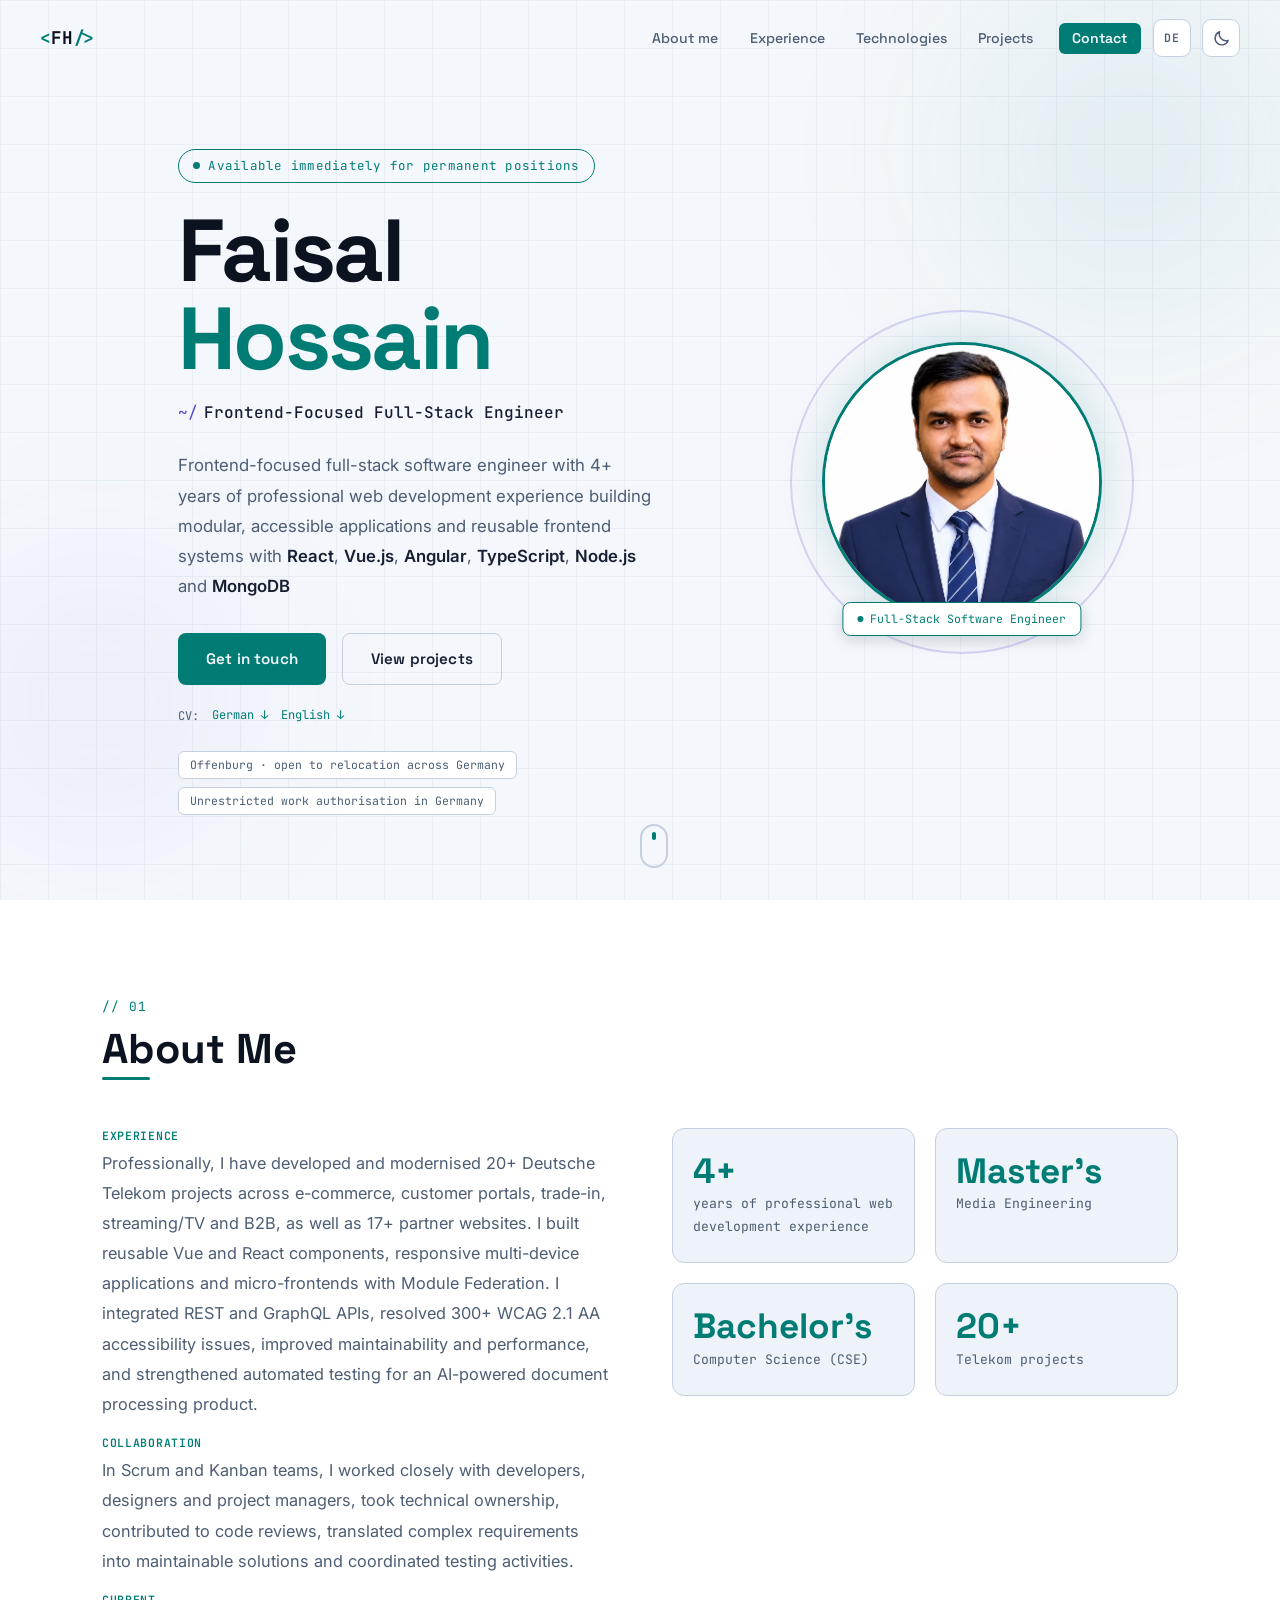
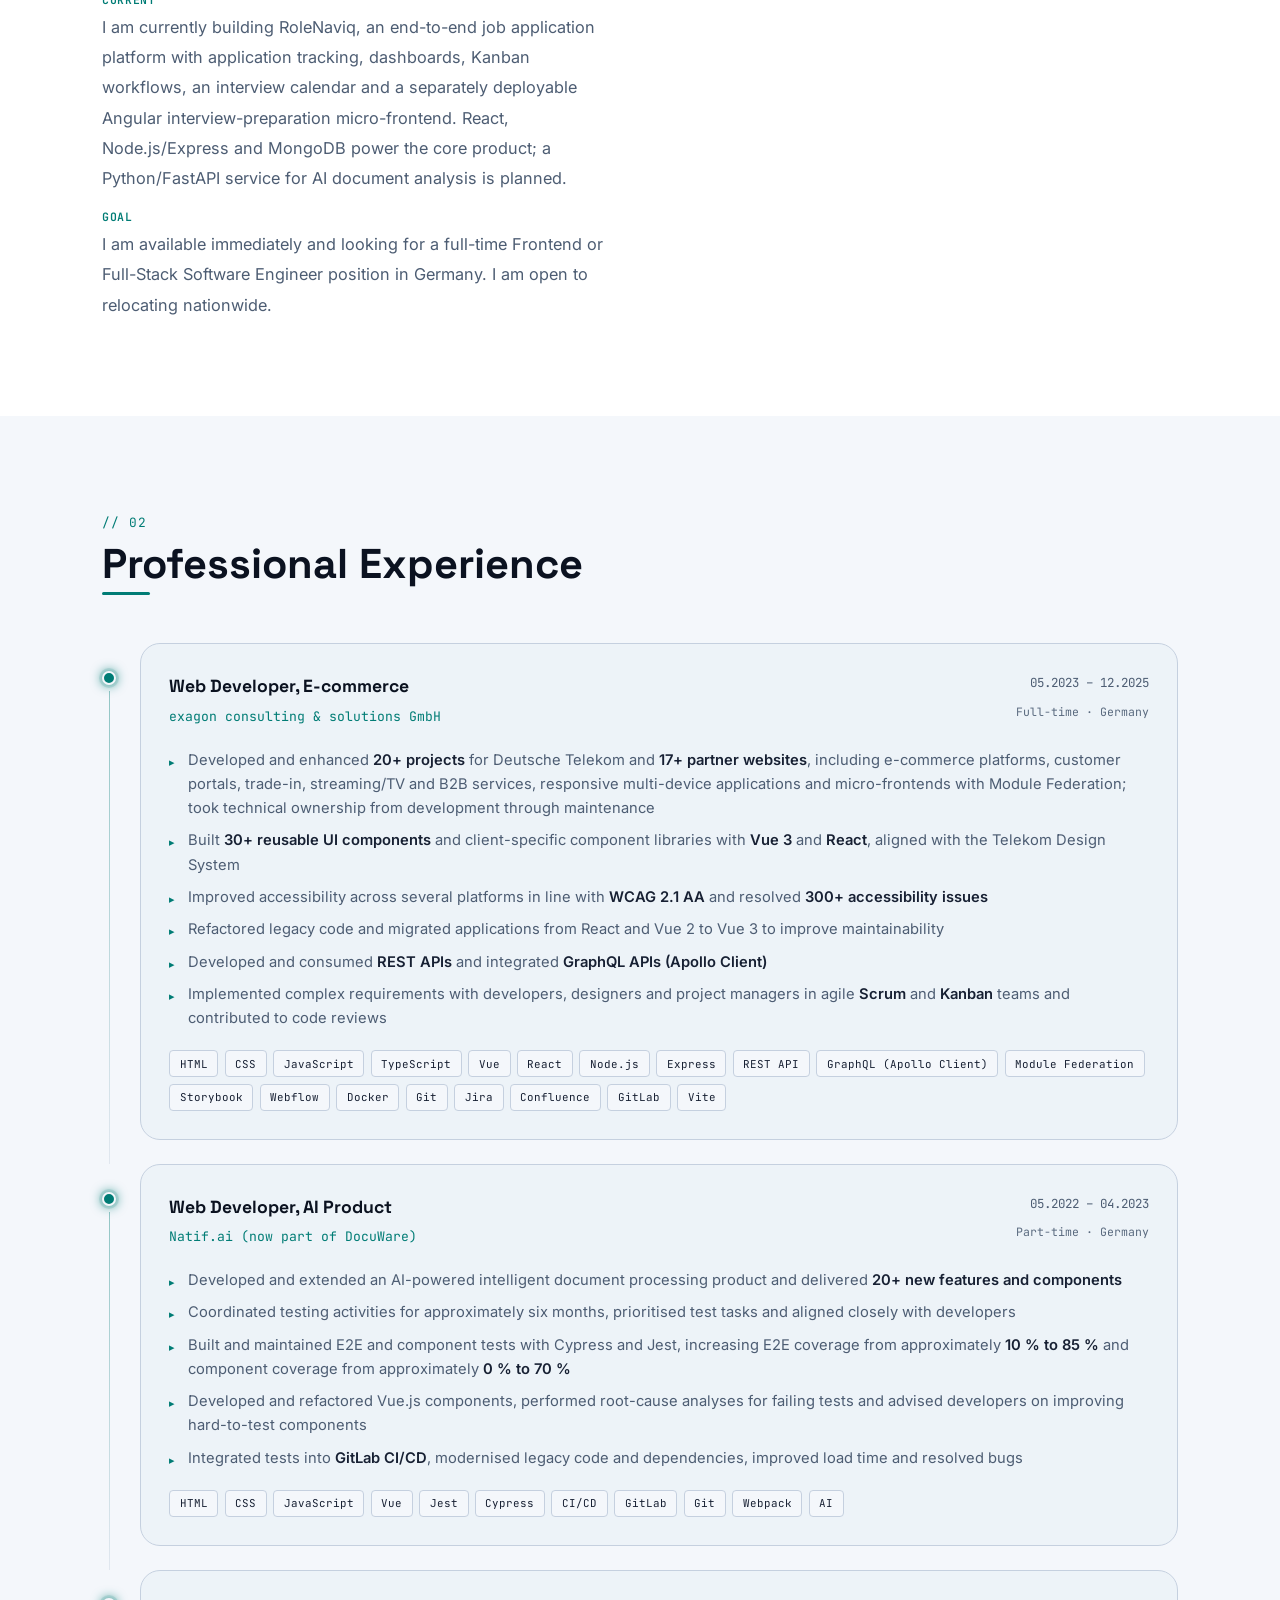
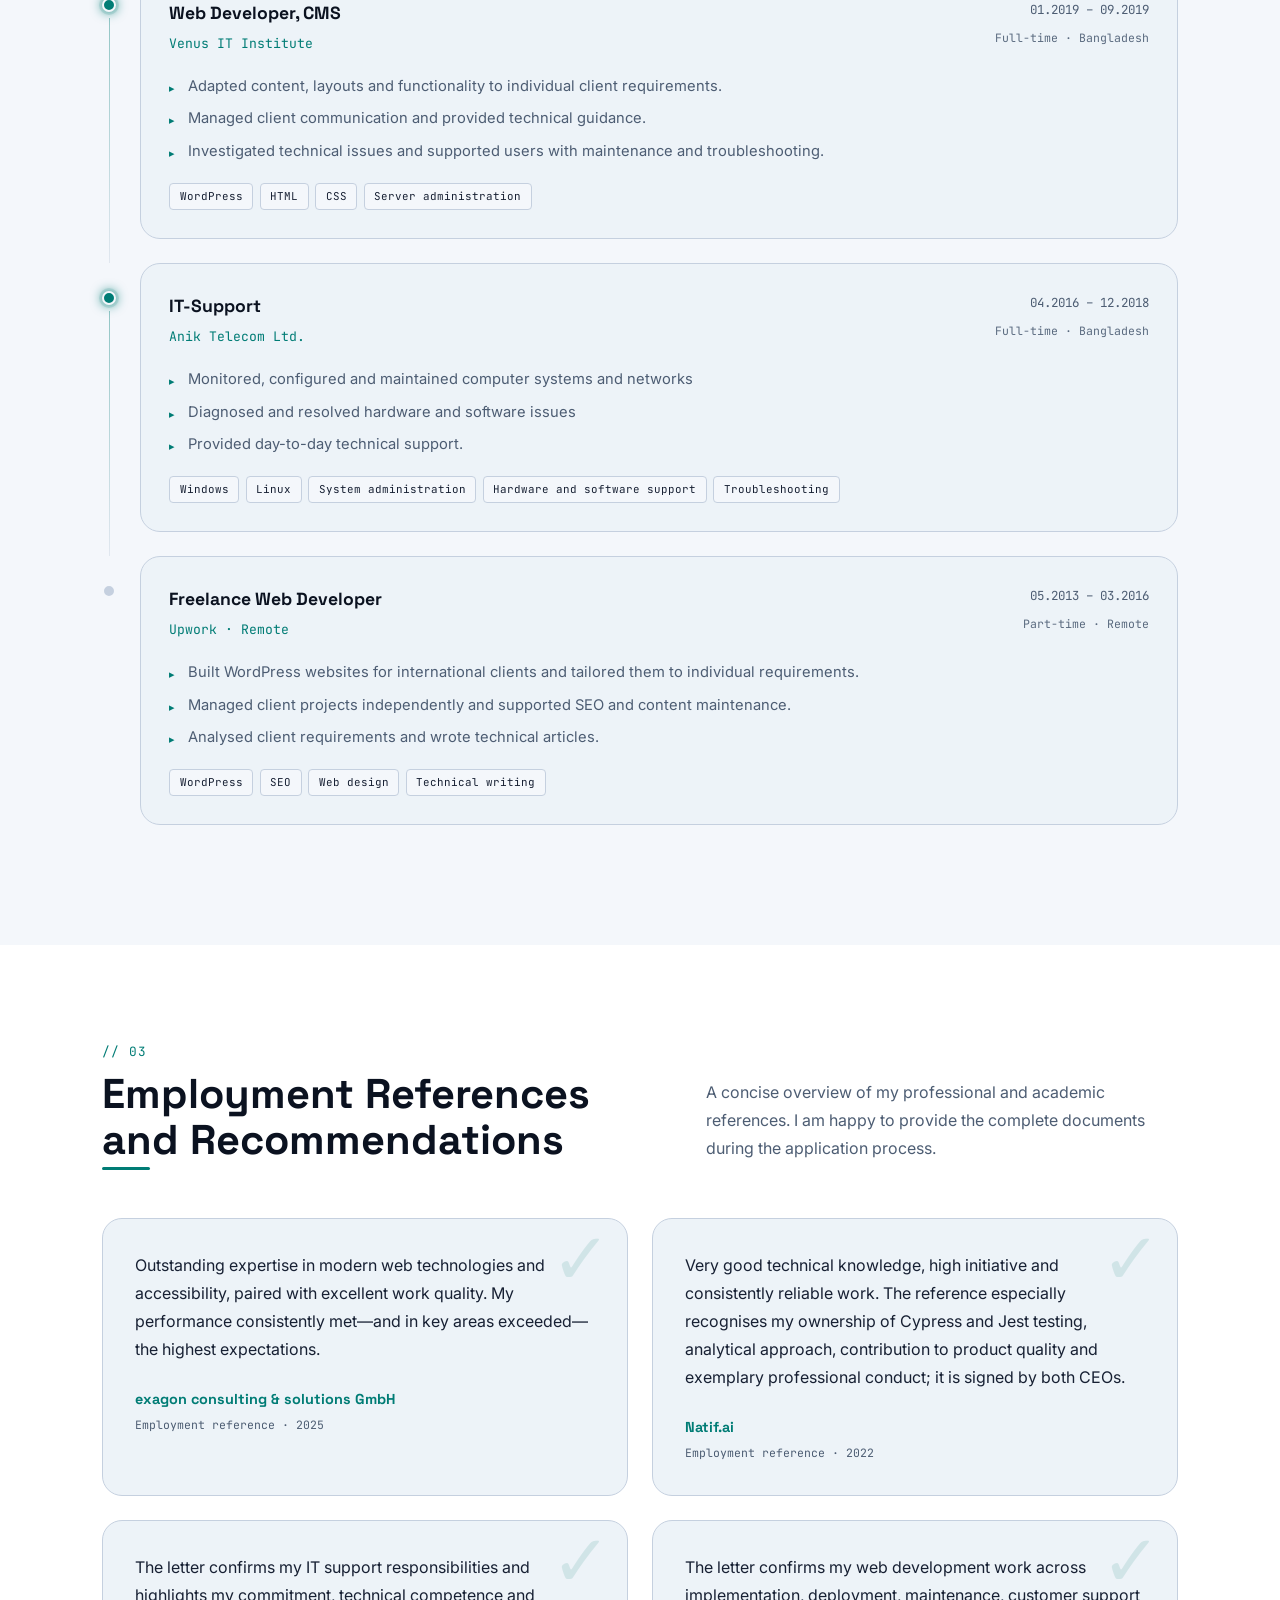
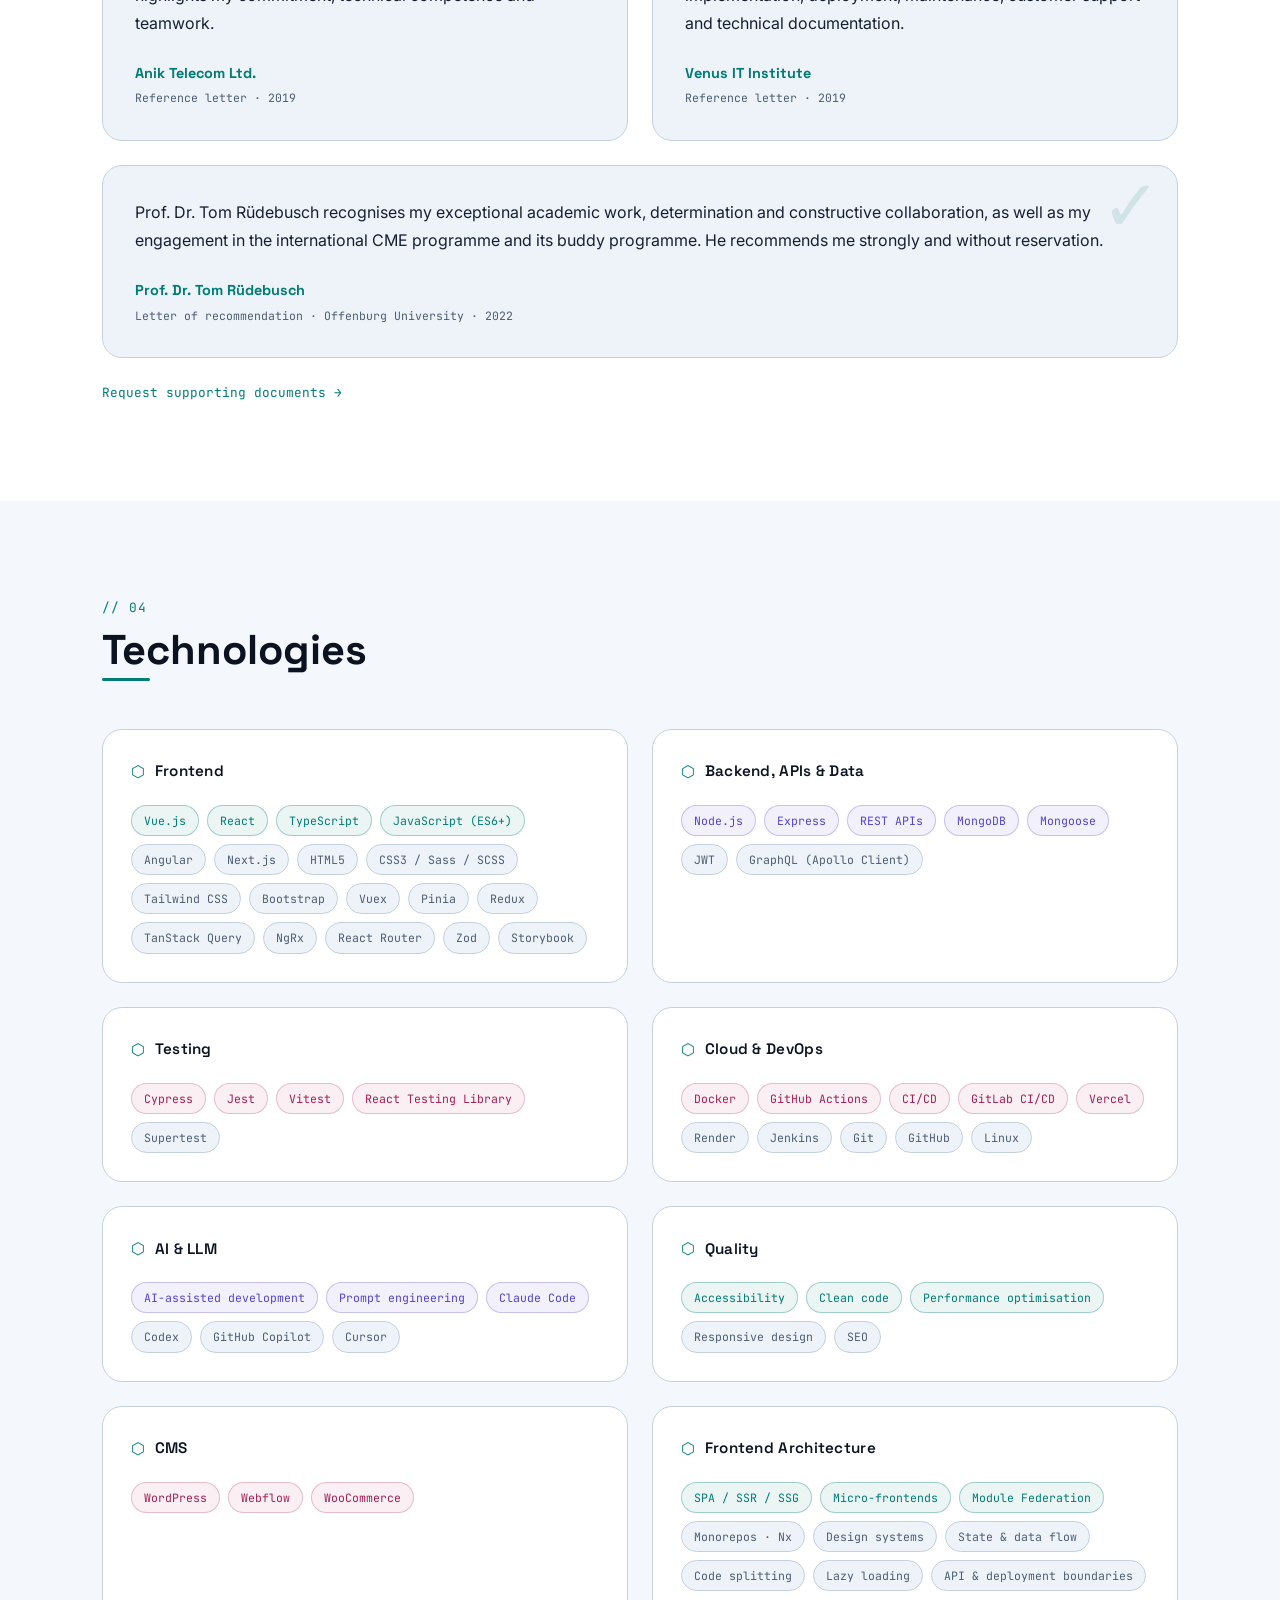
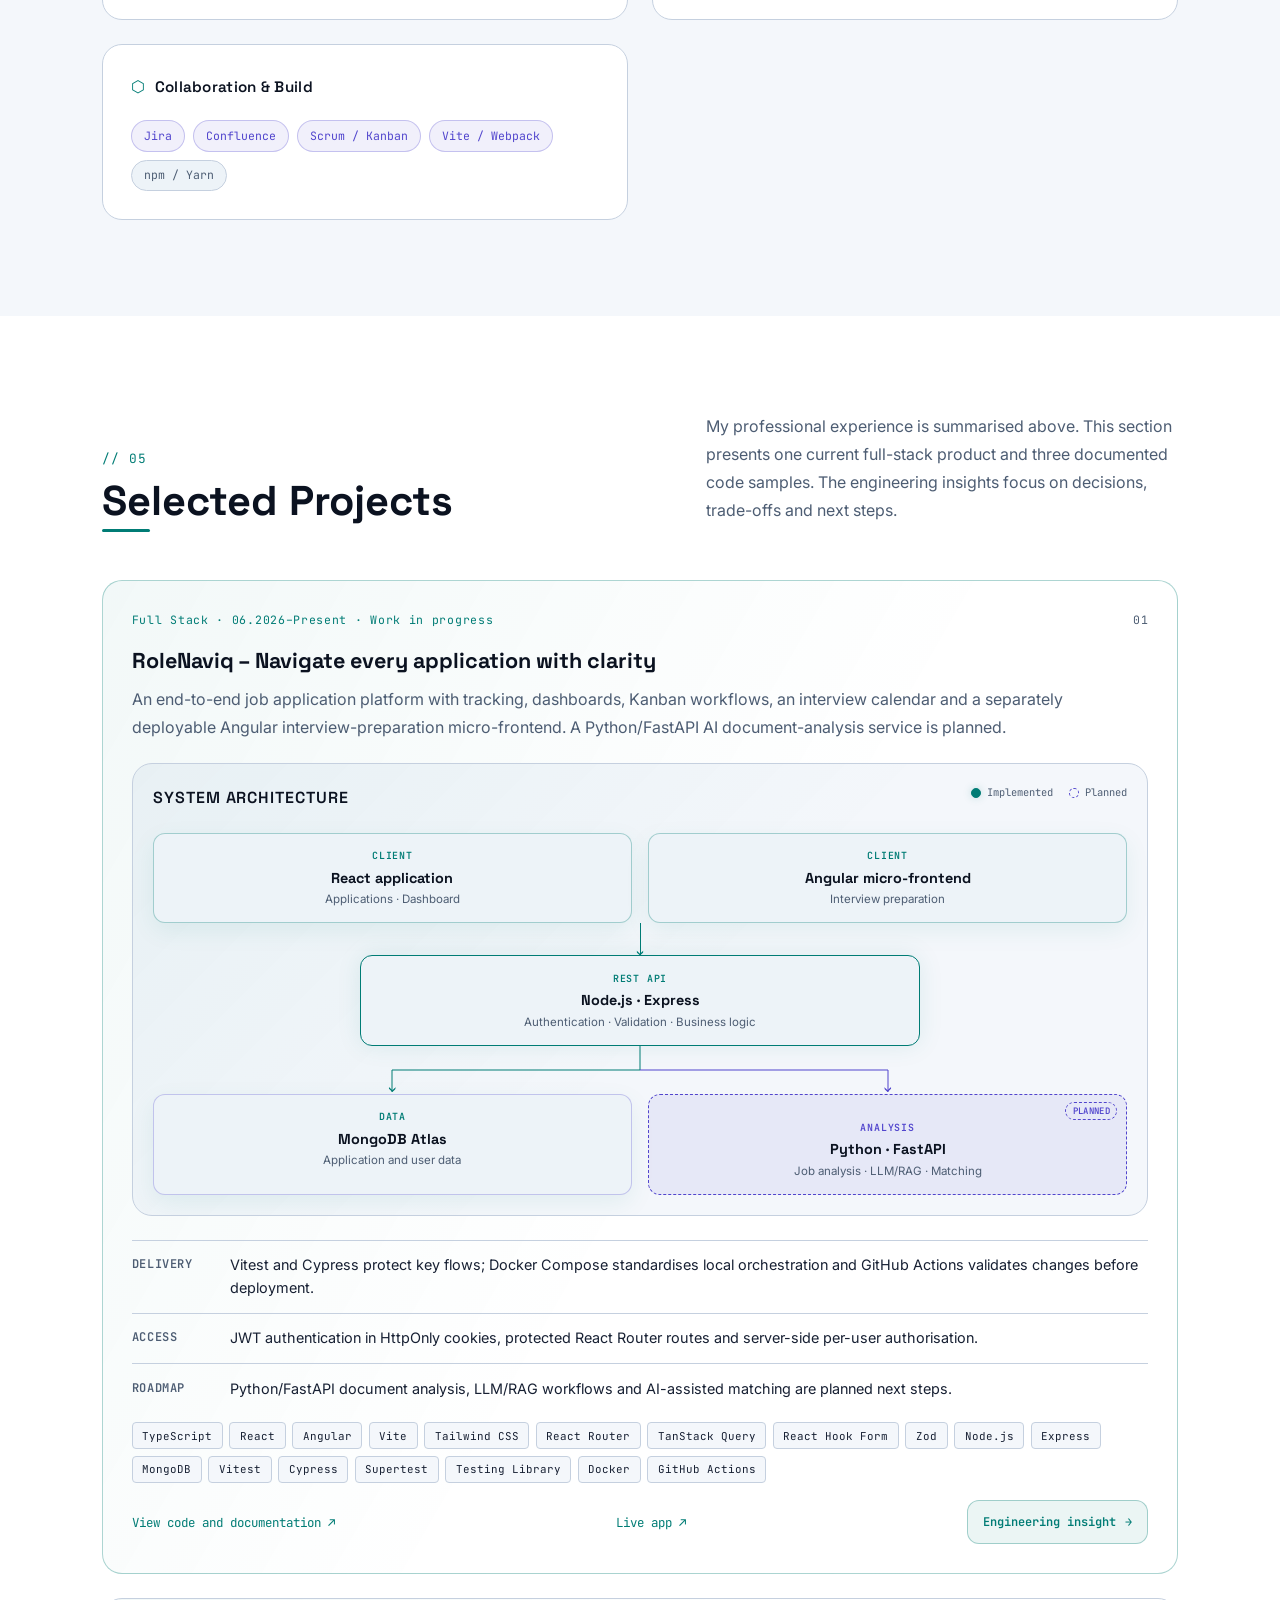
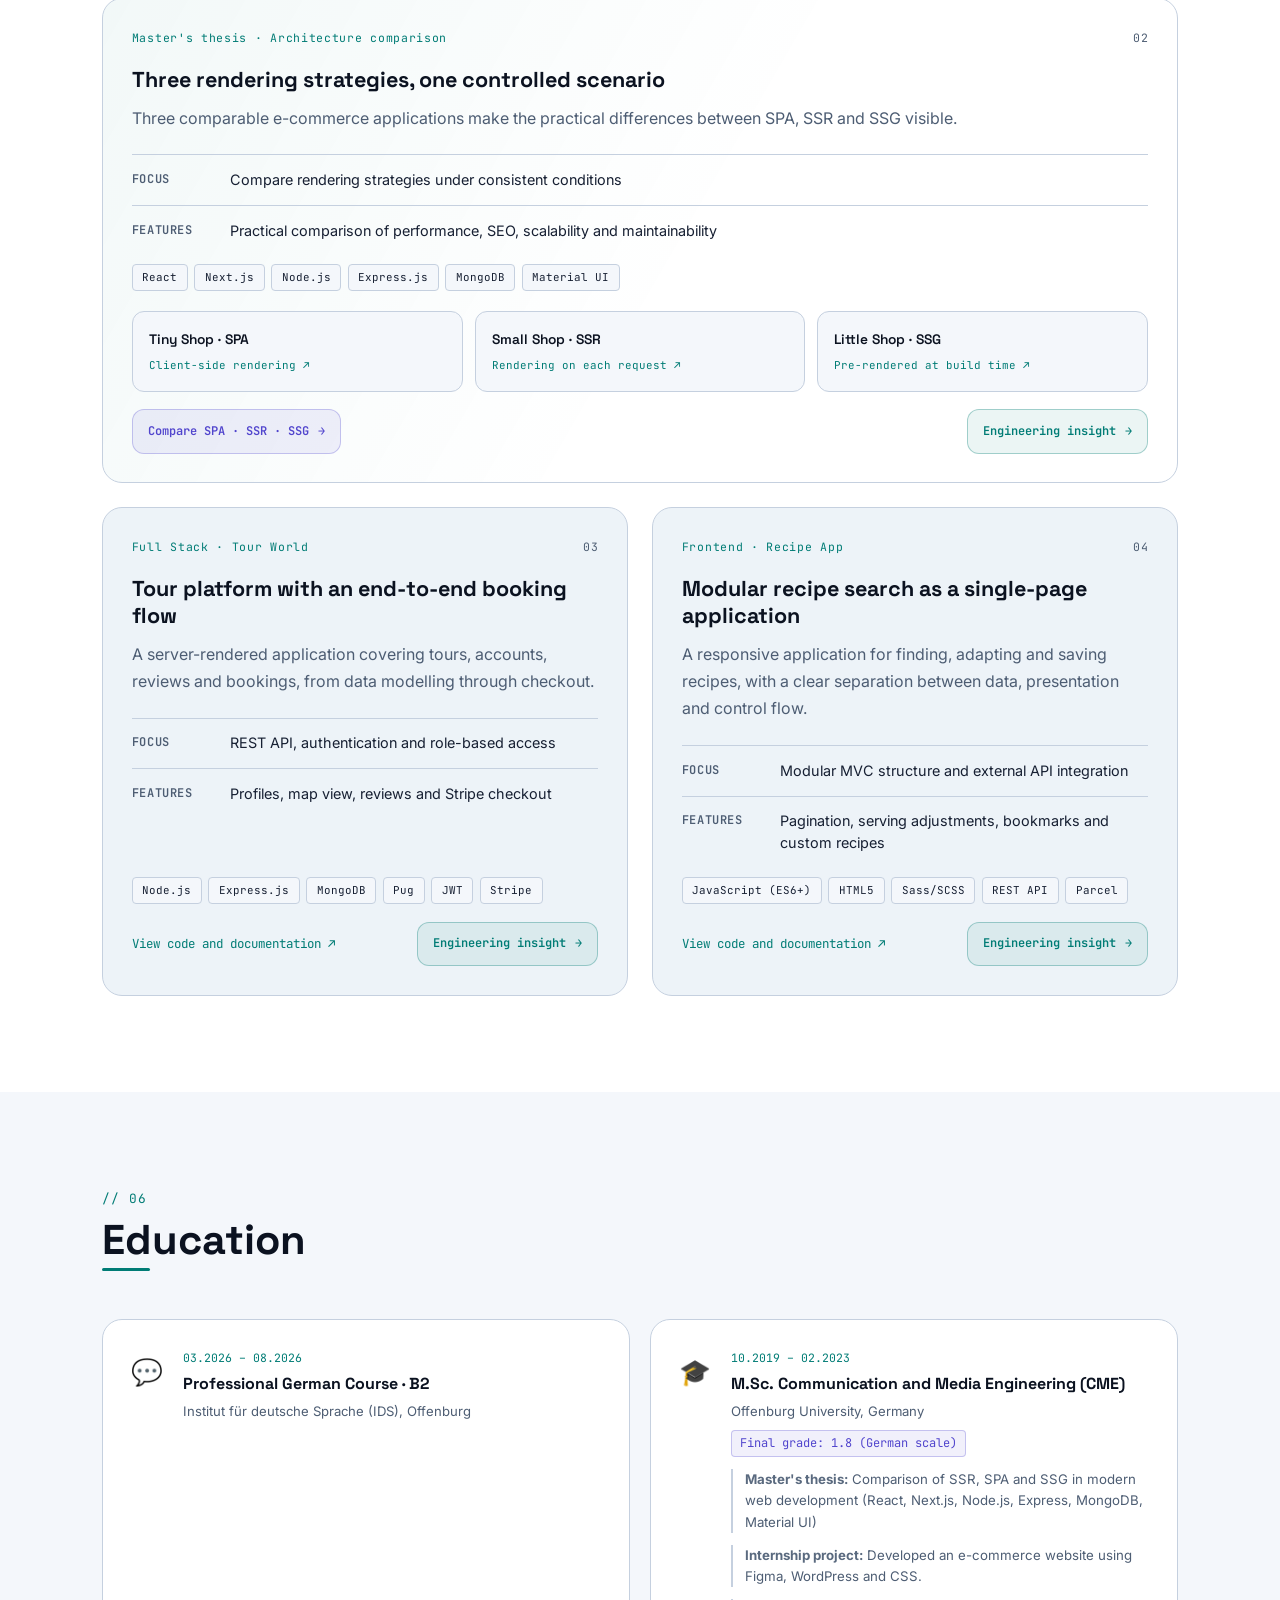
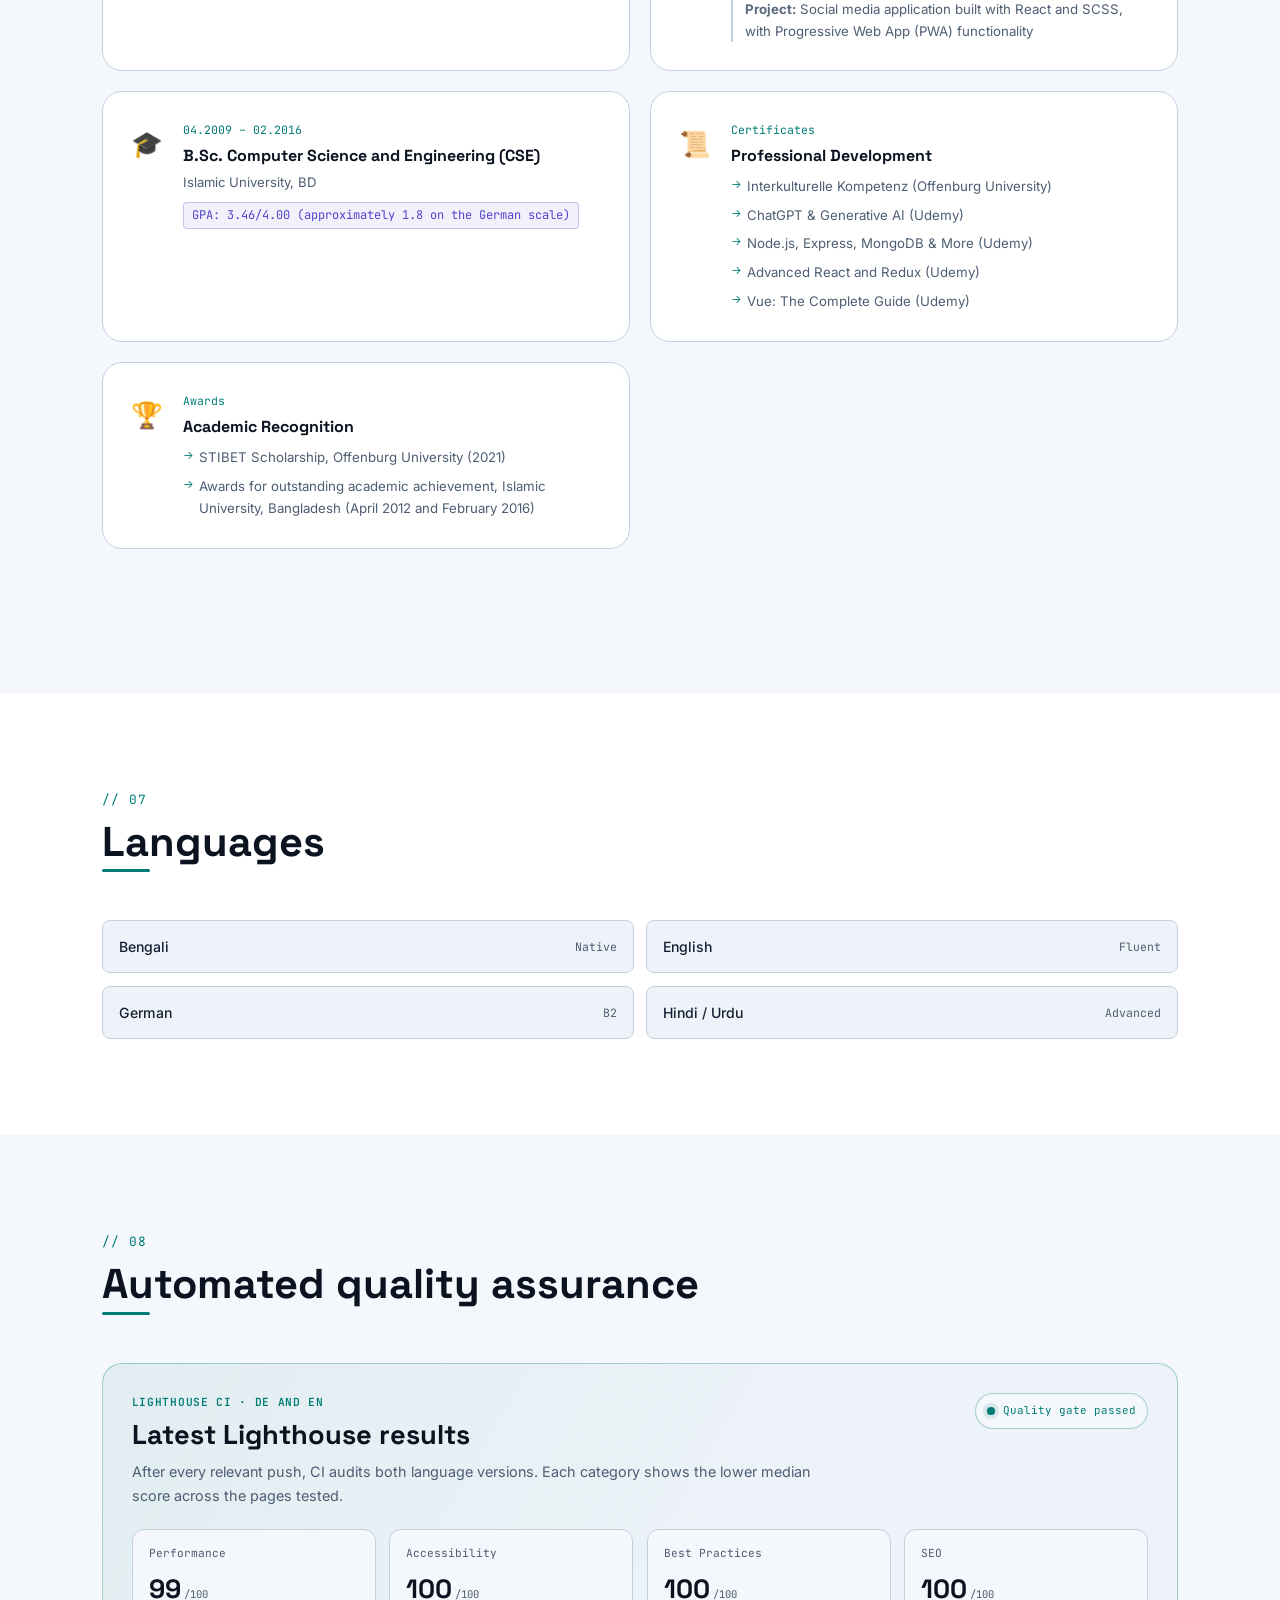
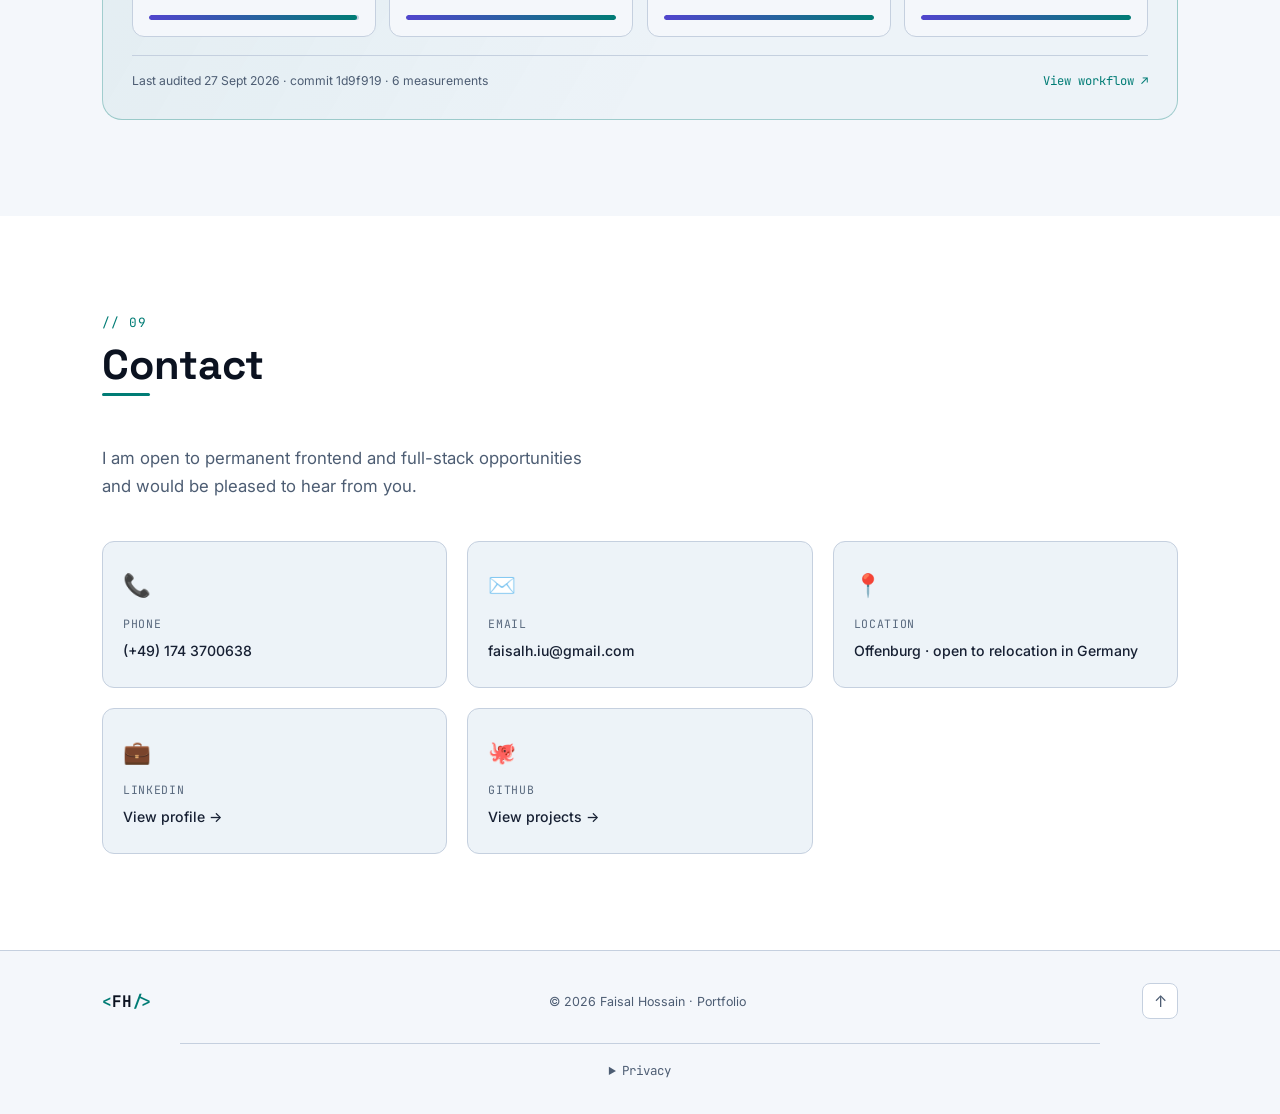
==== commit 5960cf31: "wording fix" ====
--- a/en/index.html
+++ b/en/index.html
@@ -291,11 +291,12 @@
           </div>
           <p class="hero__desc">
             Frontend-focused full-stack software engineer with 4+ years of
-            professional web development experience building modular,
-            accessible applications and reusable frontend systems with
+            professional web development experience building modular, accessible
+            applications and reusable frontend systems with
             <strong>React</strong>, <strong>Vue.js</strong>,
-            <strong>Angular</strong>, <strong>TypeScript</strong> and
-            <strong>Node.js</strong>.
+            <strong>Angular</strong>, <strong>TypeScript</strong>,
+            <strong>Node.js</strong> and
+            <strong>MongoDB</strong>
           </p>
           <div class="hero__actions">
             <a href="#contact" class="btn btn--primary">Get in touch</a>
@@ -340,7 +341,7 @@
           />
           <div class="hero__photo-tag">
             <span class="hero__photo-tag-dot" aria-hidden="true"></span>
-            Frontend · Full Stack
+            Full-Stack Software Engineer
           </div>
         </div>
 
@@ -397,7 +398,7 @@
               <div class="stat-card">
                 <span class="stat-card__num">4+</span>
                 <span class="stat-card__label"
-                  >years of professional experience</span
+                  >years of professional web development experience</span
                 >
               </div>
               <div class="stat-card">
@@ -548,8 +549,8 @@
                   </li>
                   <li>
                     Integrated tests into <strong>GitLab CI/CD</strong>,
-                    modernised legacy code and dependencies, improved
-                    load time and resolved bugs
+                    modernised legacy code and dependencies, improved load time
+                    and resolved bugs
                   </li>
                 </ul>
                 <div class="timeline__tags">
@@ -861,7 +862,7 @@
                 <span class="chip chip--tertiary">CI/CD</span>
                 <span class="chip chip--tertiary">GitLab CI/CD</span>
                 <span class="chip chip--tertiary">Vercel</span>
-                <span class="chip chip--tertiary">Render</span>
+                <span class="chip">Render</span>
                 <span class="chip">Jenkins</span>
                 <span class="chip">Git</span>
                 <span class="chip">GitHub</span>
@@ -878,8 +879,6 @@
                 <span class="chip chip--secondary"
                   >AI-assisted development</span
                 >
-                <span class="chip chip--secondary">LLM API integration</span>
-                <span class="chip chip--secondary">RAG · learning</span>
                 <span class="chip chip--secondary">Prompt engineering</span>
                 <span class="chip chip--secondary">Claude Code</span>
                 <span class="chip">Codex</span>
@@ -894,10 +893,9 @@
                 <h3 class="skill-group__title">Quality</h3>
               </div>
               <div class="skill-group__chips">
-                <span class="chip chip--primary">WCAG 2.1 AA · a11y</span>
-                <span class="chip chip--primary">BFSG</span>
+                <span class="chip chip--primary">Accessibility</span>
+                <span class="chip chip--primary">Clean code</span>
                 <span class="chip chip--primary">Performance optimisation</span>
-                <span class="chip chip--primary">Clean code</span>
                 <span class="chip">Responsive design</span>
                 <span class="chip">SEO</span>
               </div>
@@ -989,8 +987,8 @@
                 An end-to-end job application platform with tracking,
                 dashboards, Kanban workflows, an interview calendar and a
                 separately deployable Angular interview-preparation
-                micro-frontend. A Python/FastAPI AI document-analysis service
-                is planned.
+                micro-frontend. A Python/FastAPI AI document-analysis service is
+                planned.
               </p>
               <figure
                 class="architecture-map"
@@ -1432,8 +1430,8 @@
                     Vitest and Cypress cover key flows, GitHub Actions provides
                     CI, and React and Angular are deployed to Vercel. The
                     Node.js API runs on Render with MongoDB Atlas; the planned
-                    Python LLM/RAG service remains clearly identified as
-                    roadmap work.
+                    Python LLM/RAG service remains clearly identified as roadmap
+                    work.
                   </p>
                 </section>
               </div>
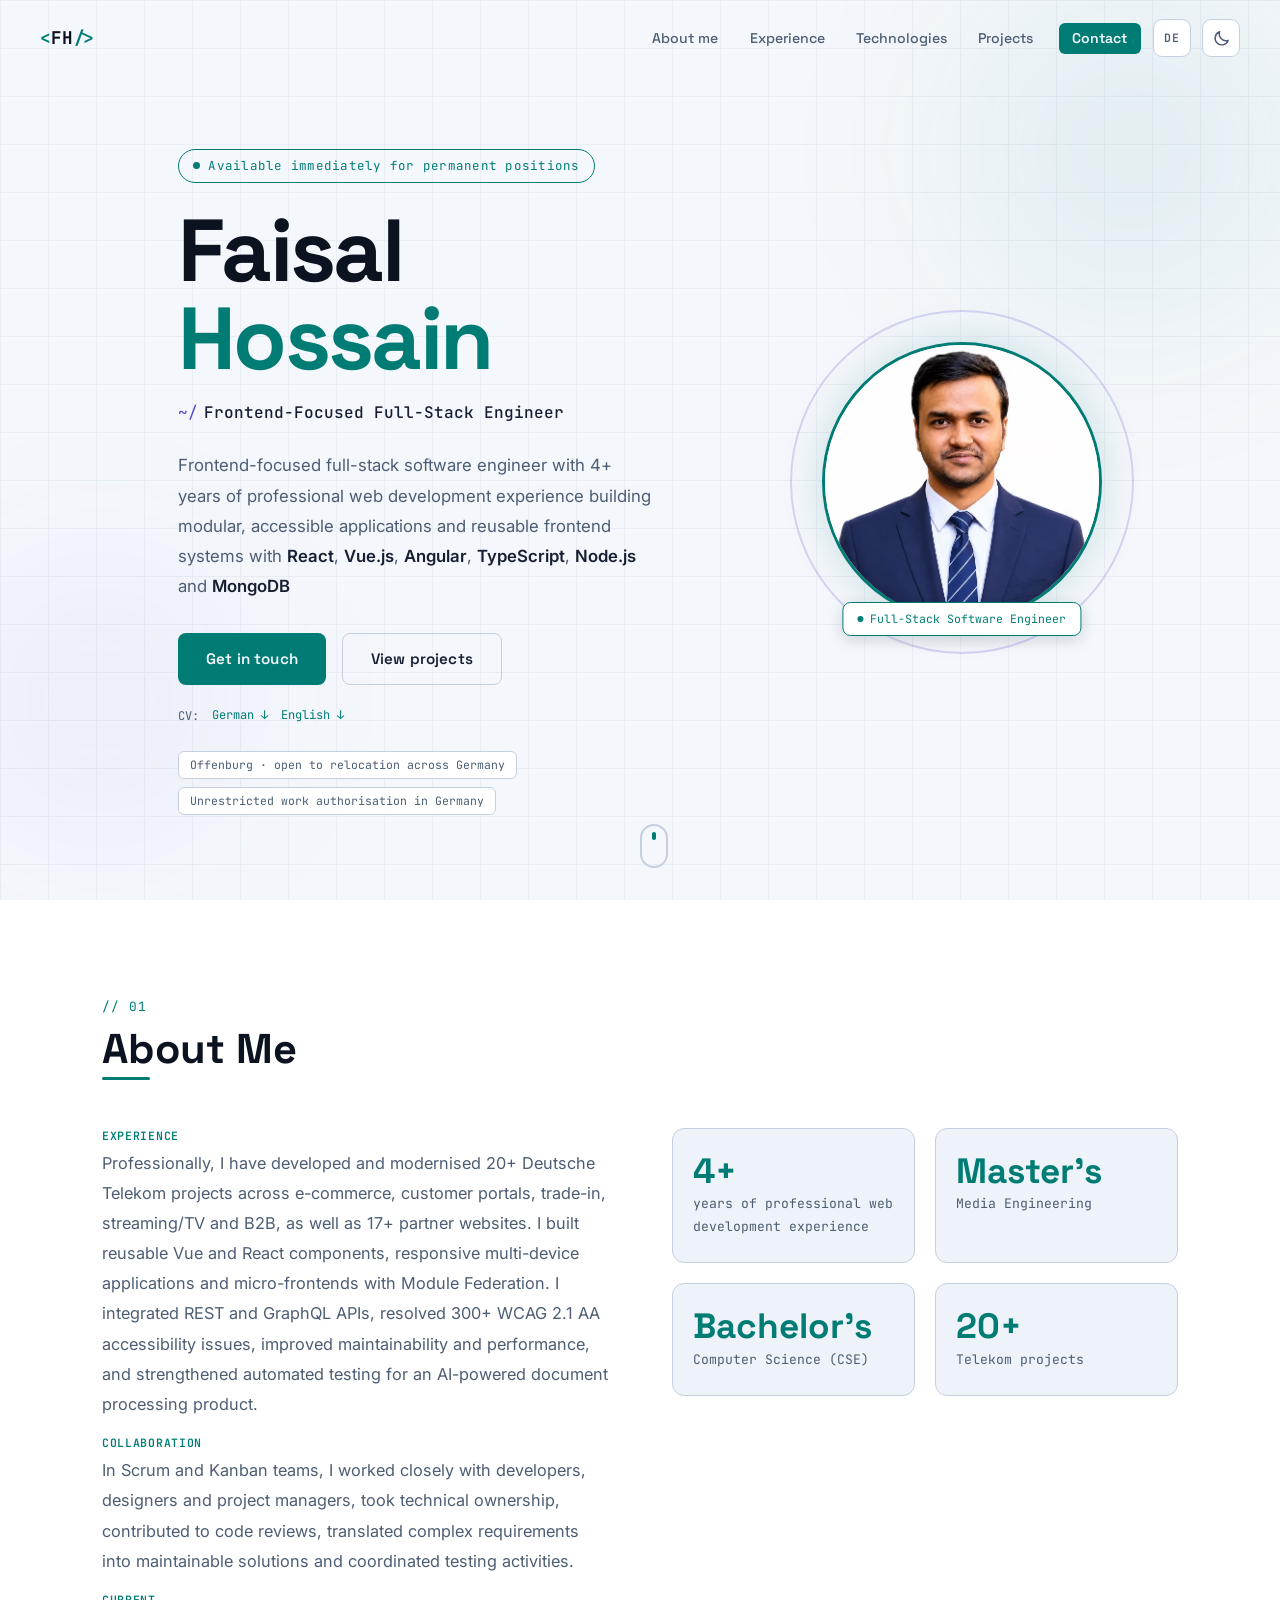
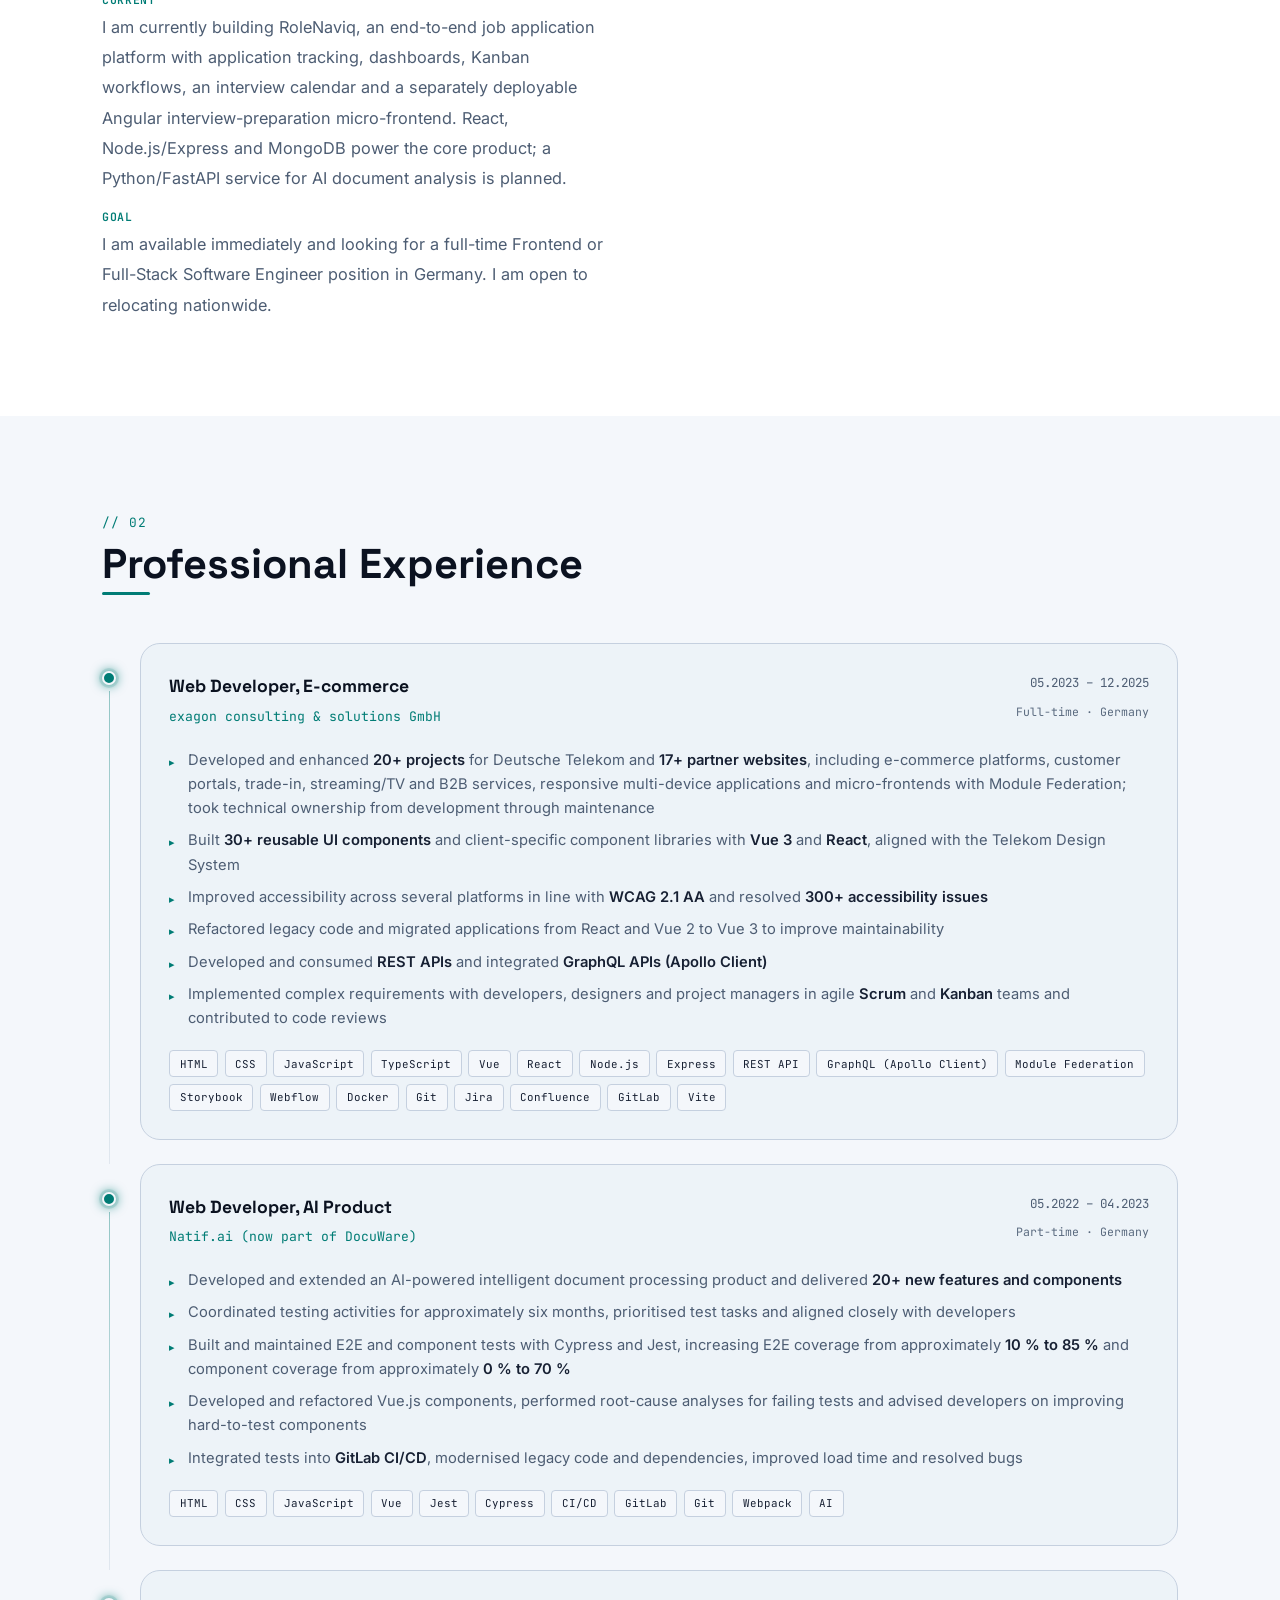
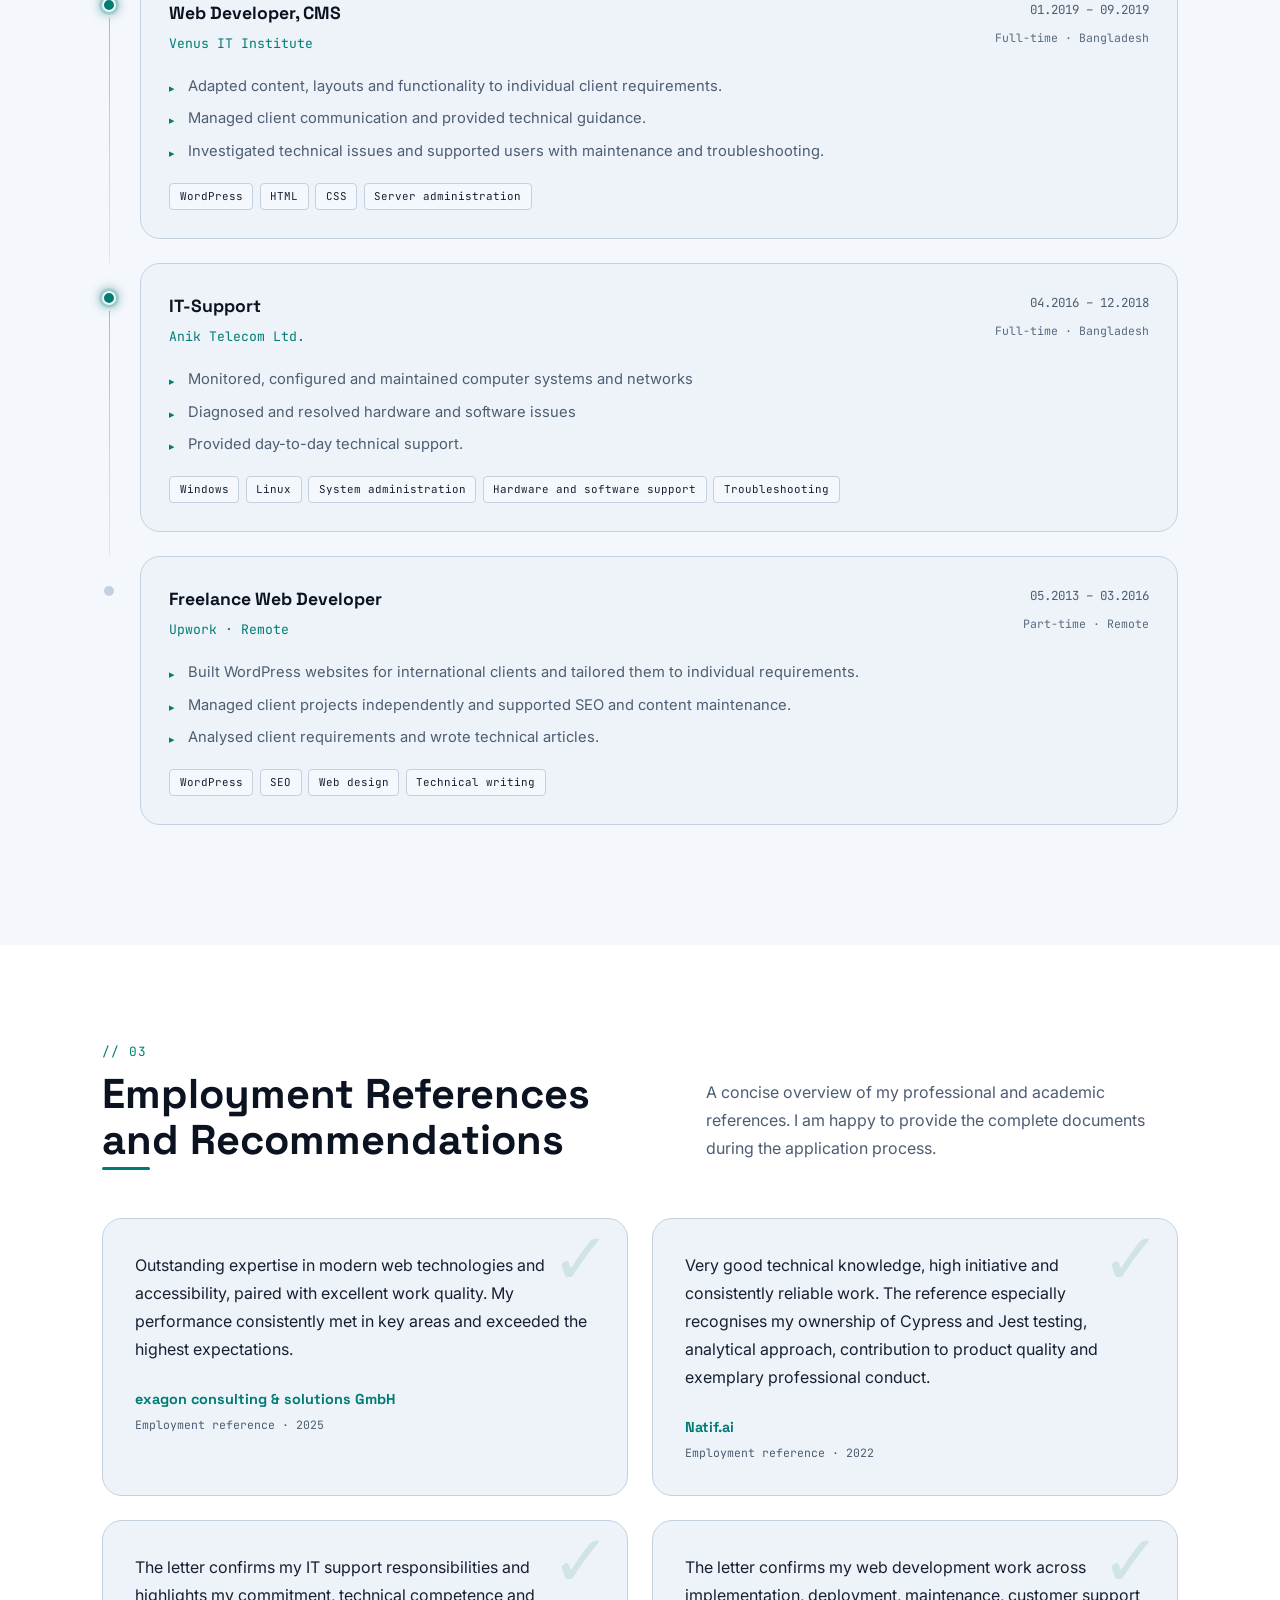
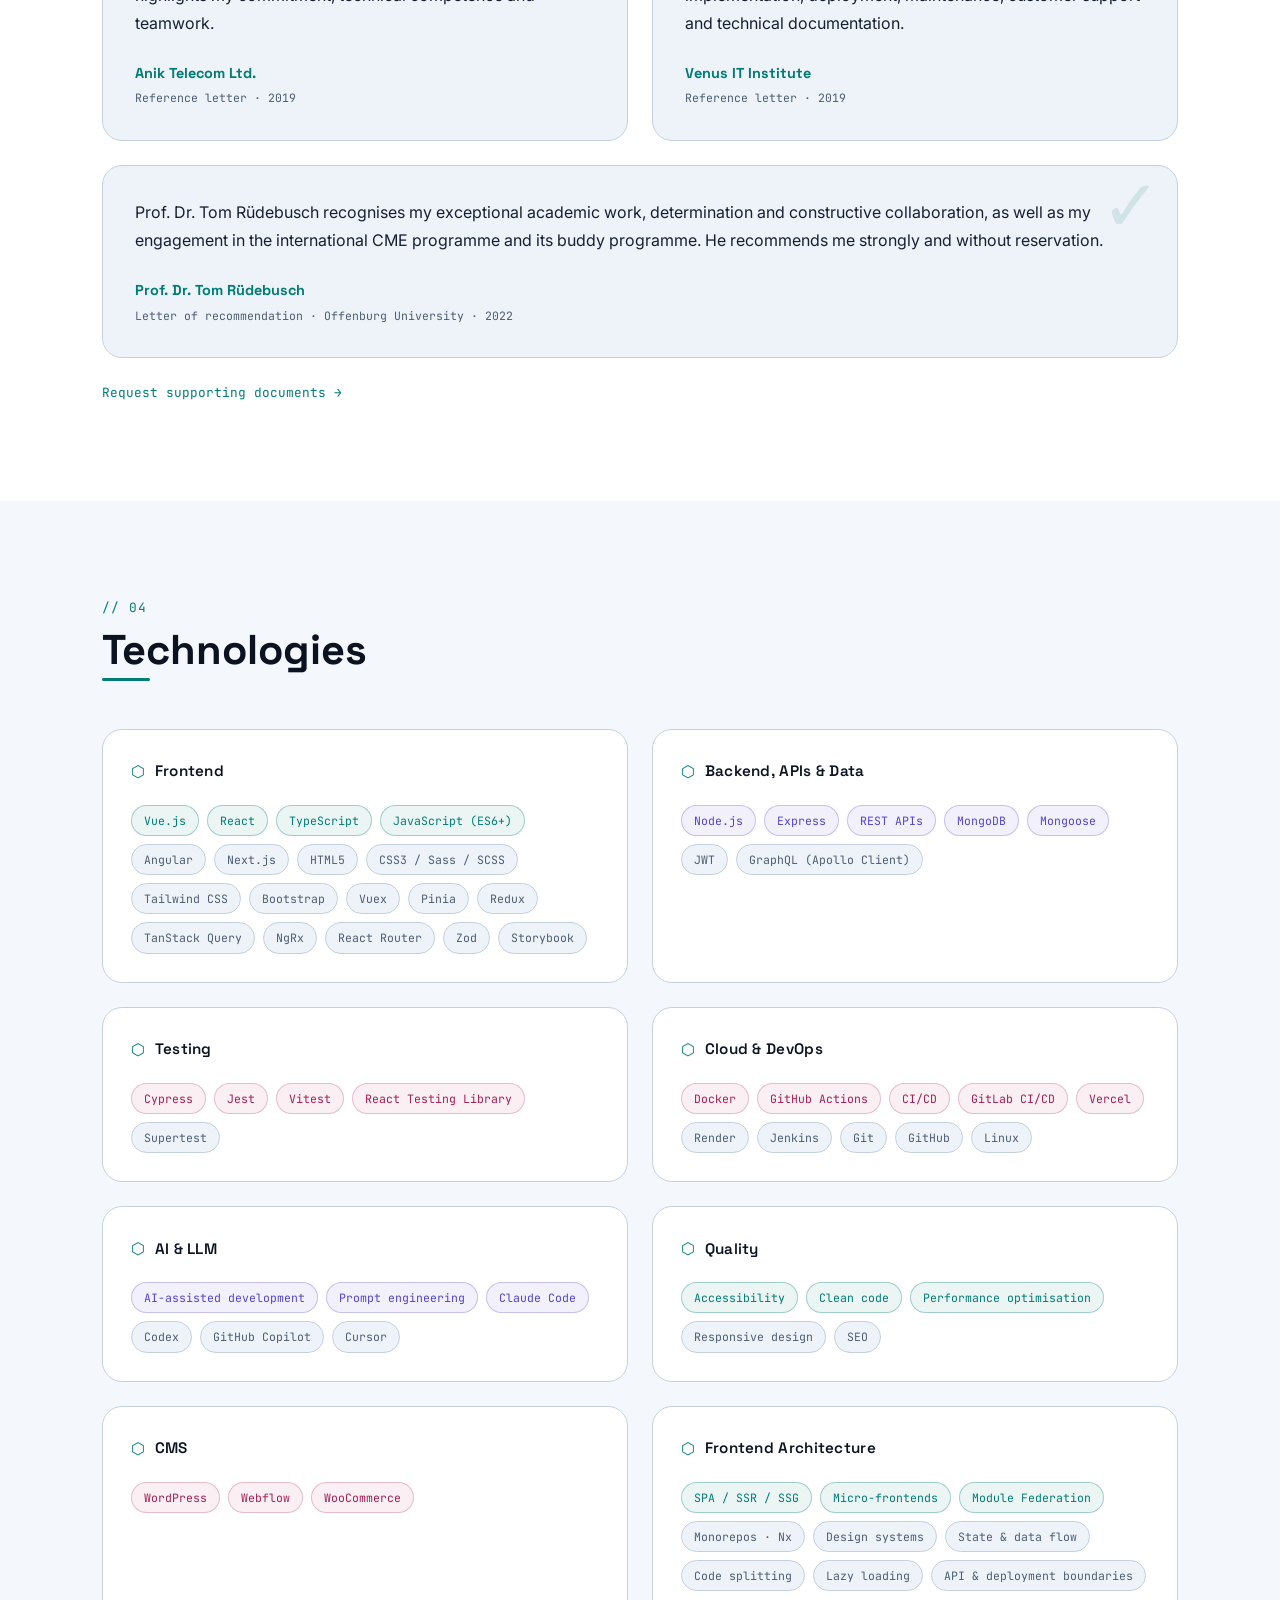
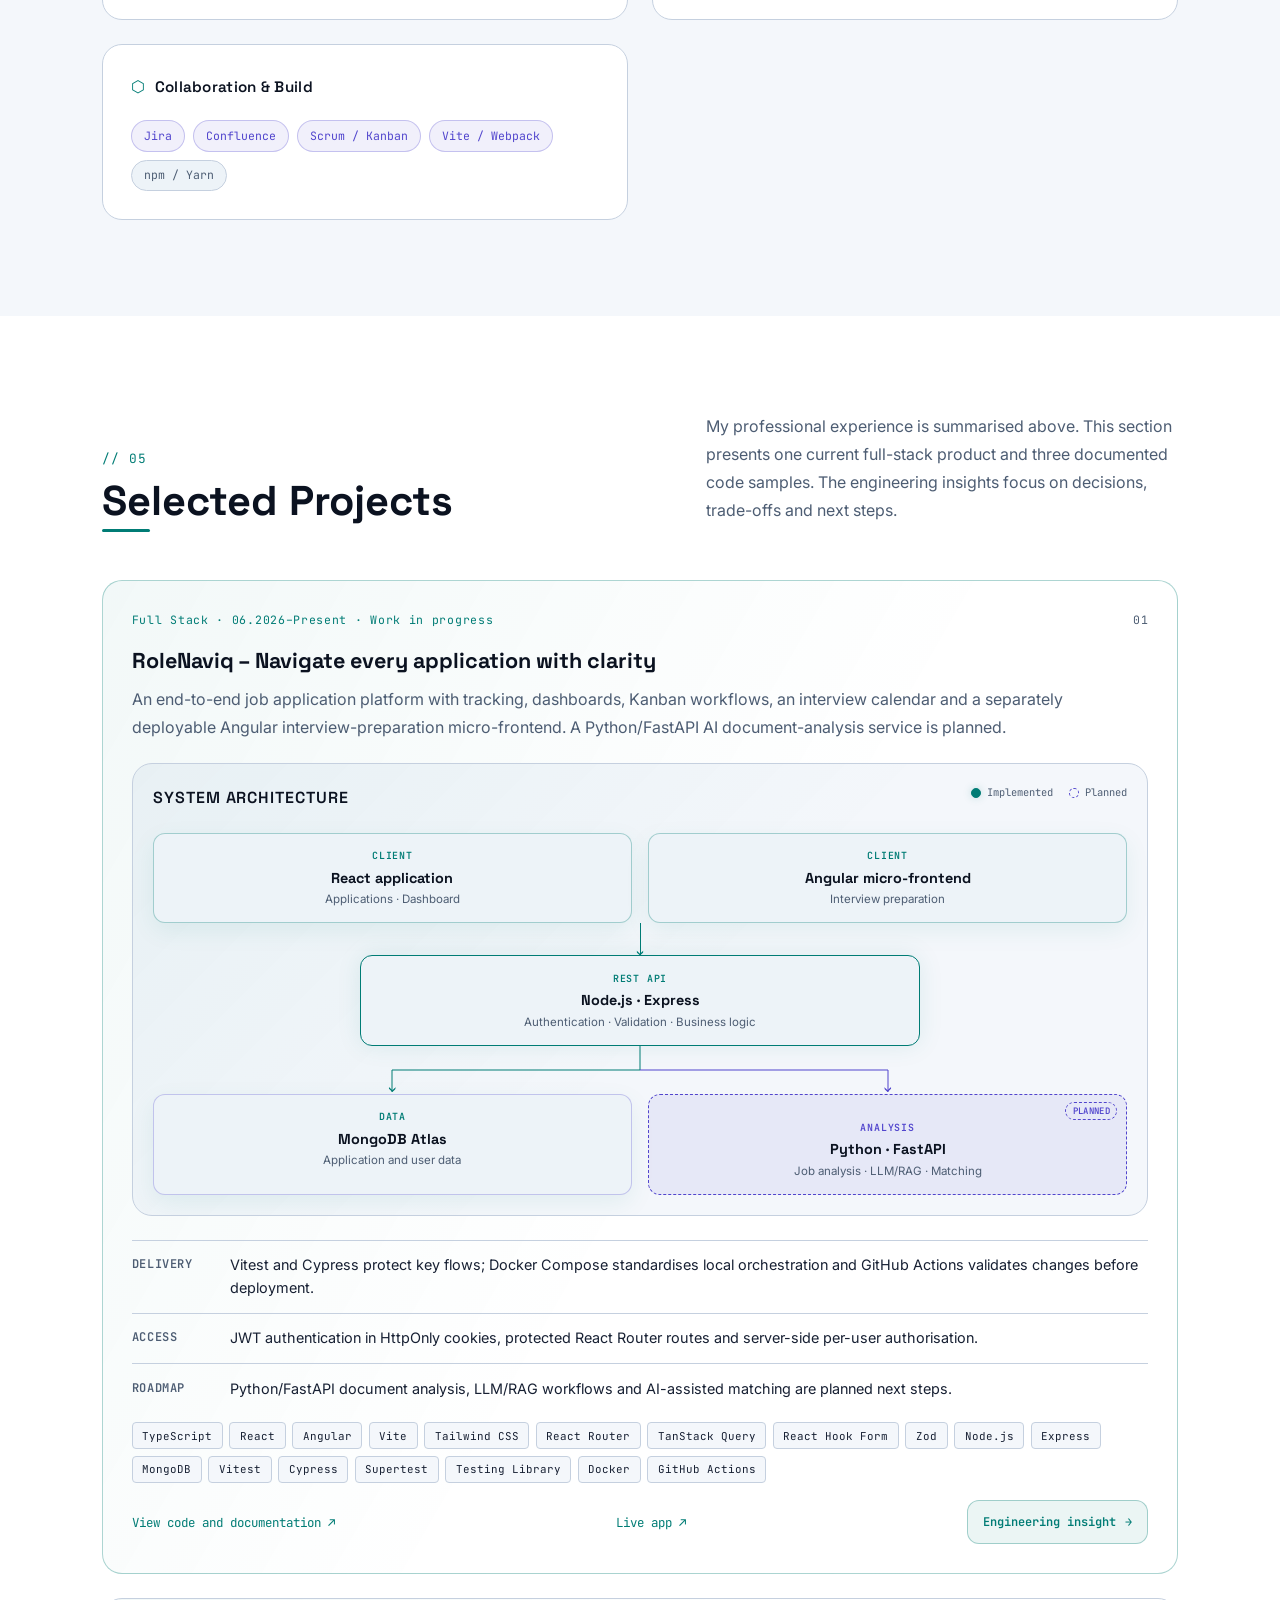
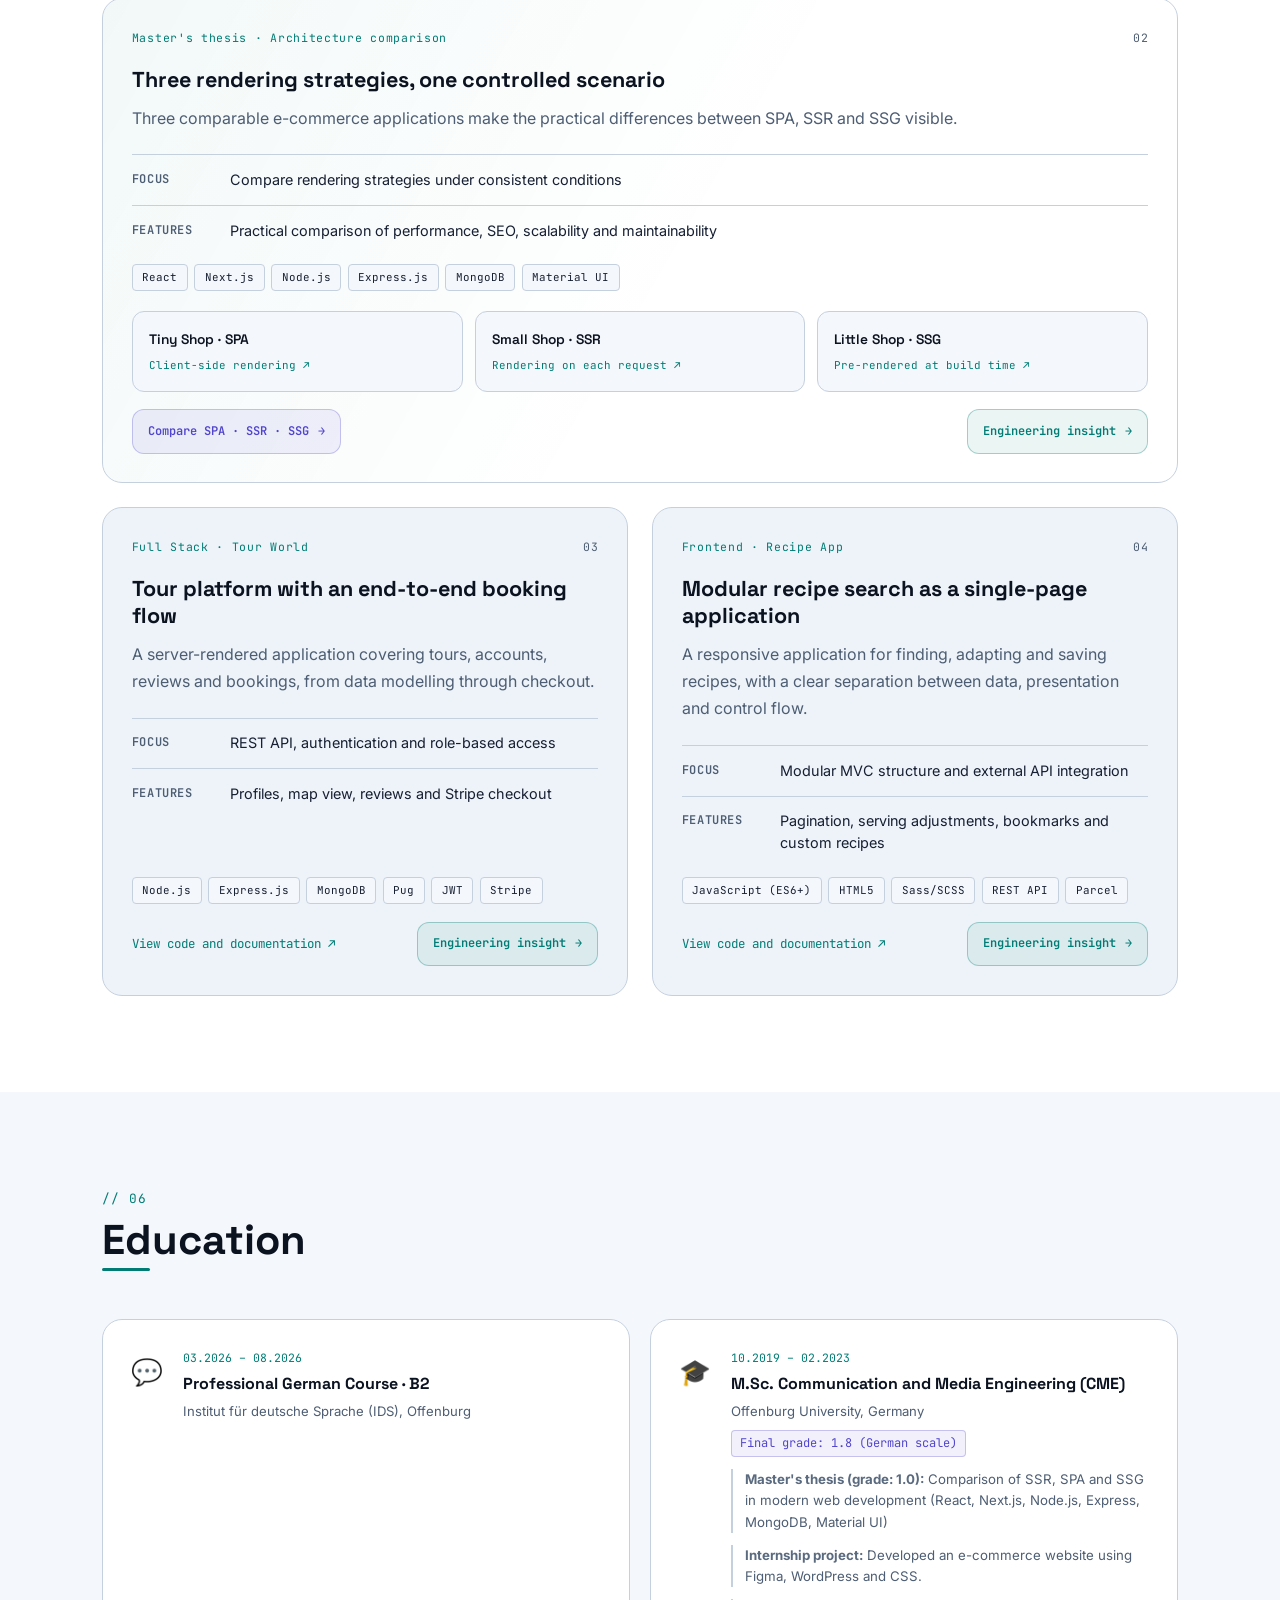
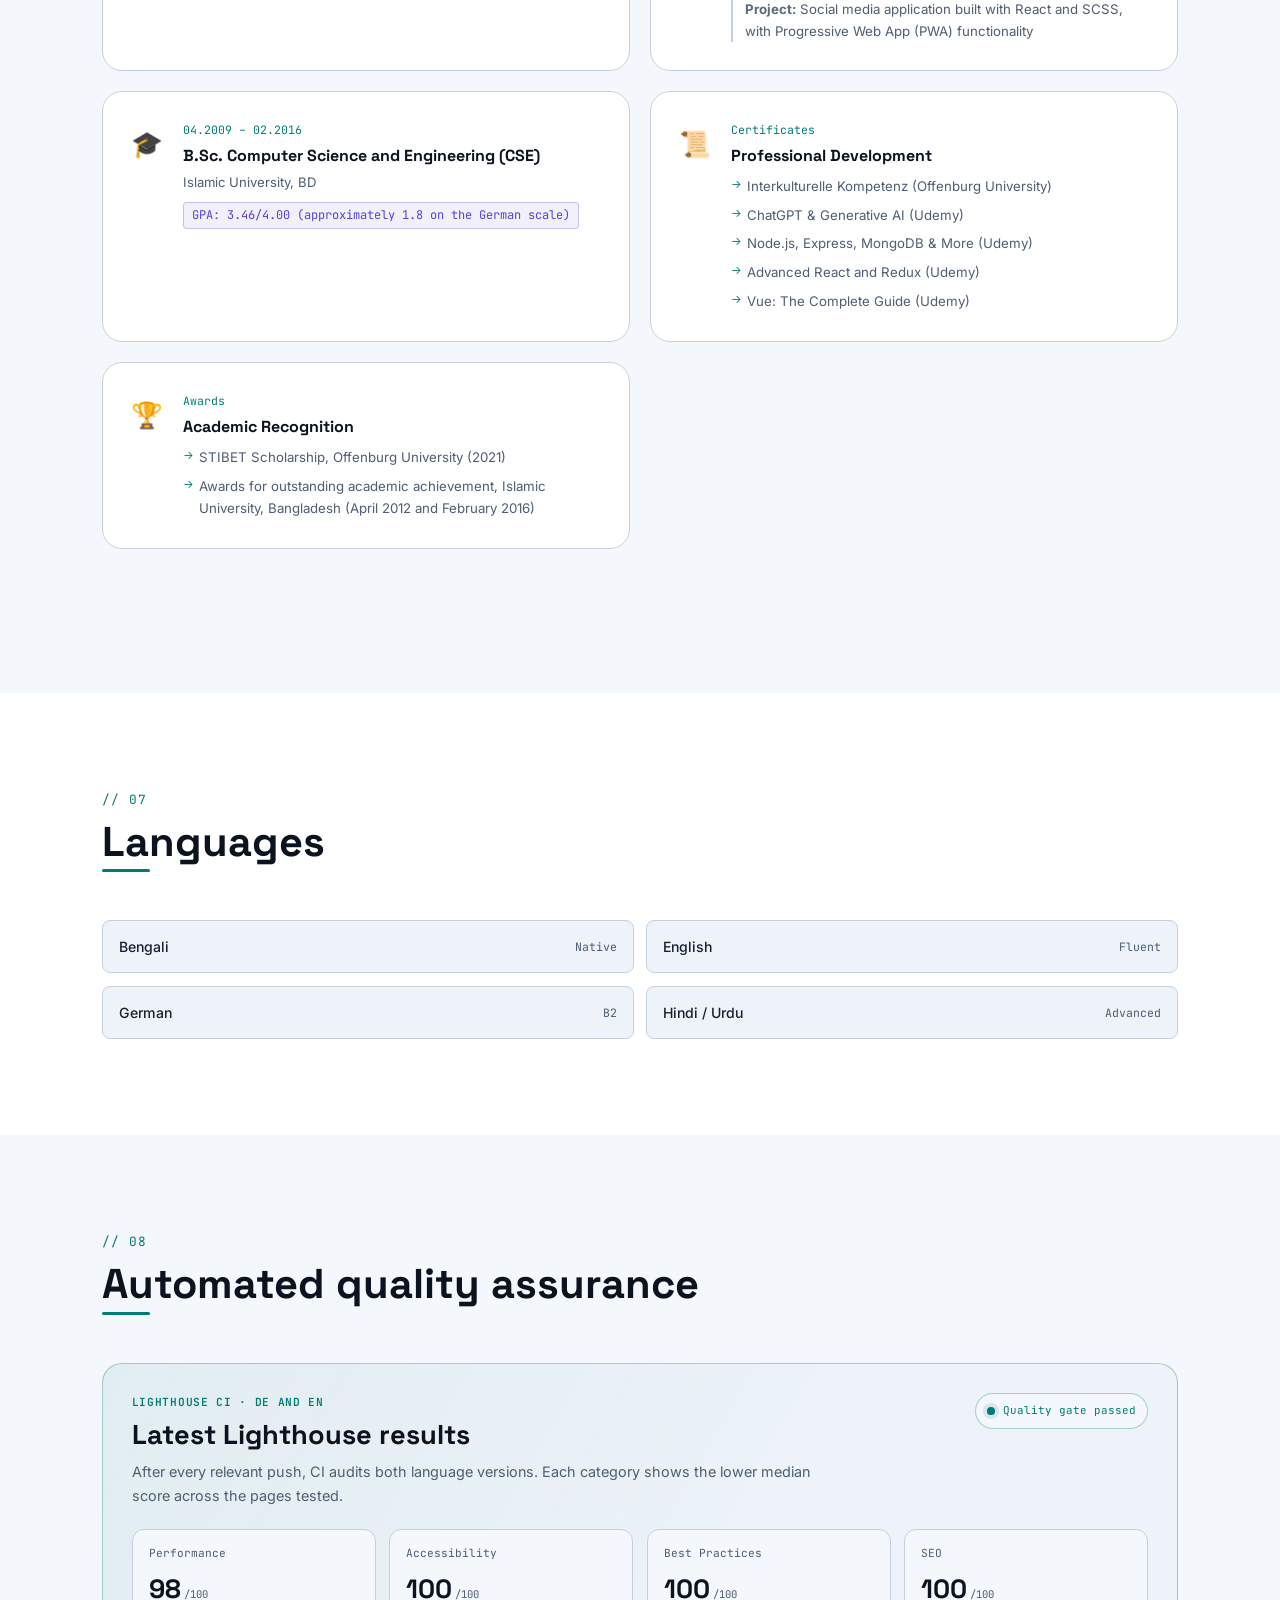
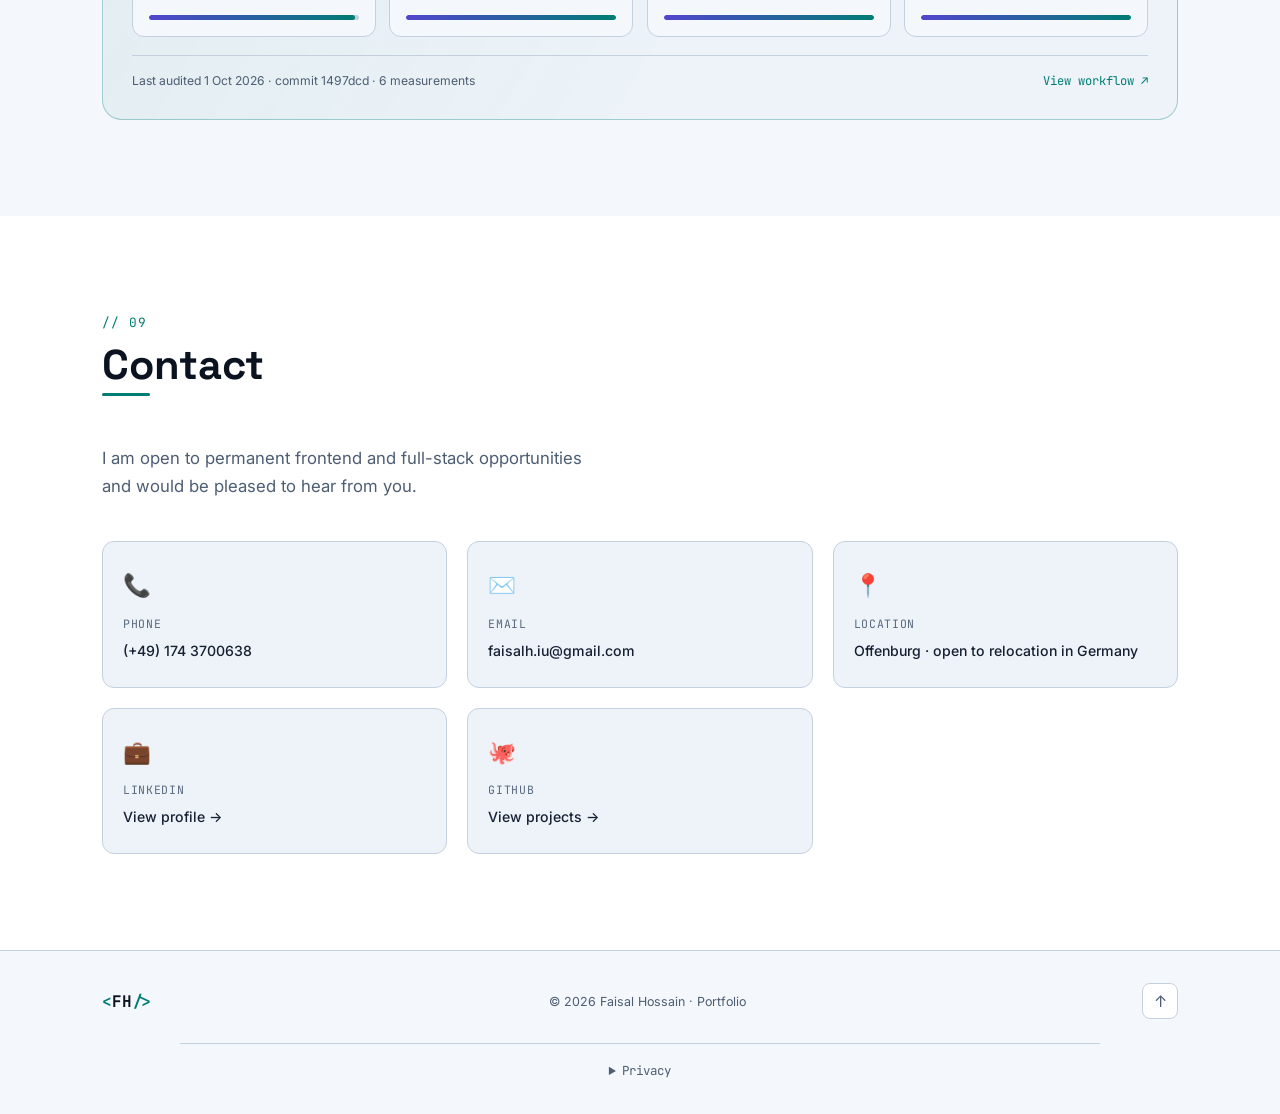
==== commit d66a8282: "cv change" ====
--- a/en/index.html
+++ b/en/index.html
@@ -704,7 +704,7 @@
               <p class="reference-card__text">
                 Outstanding expertise in modern web technologies and
                 accessibility, paired with excellent work quality. My
-                performance consistently met—and in key areas exceeded—the
+                performance consistently met in key areas and exceeded the
                 highest expectations.
               </p>
               <div class="reference-card__source">
@@ -719,8 +719,7 @@
                 Very good technical knowledge, high initiative and consistently
                 reliable work. The reference especially recognises my ownership
                 of Cypress and Jest testing, analytical approach, contribution
-                to product quality and exemplary professional conduct; it is
-                signed by both CEOs.
+                to product quality and exemplary professional conduct.
               </p>
               <div class="reference-card__source">
                 <strong>Natif.ai</strong>
@@ -1878,9 +1877,9 @@
                   >Final grade: 1.8 (German scale)</span
                 >
                 <p class="edu-card__thesis">
-                  <strong>Master's thesis:</strong> Comparison of SSR, SPA and
-                  SSG in modern web development (React, Next.js, Node.js,
-                  Express, MongoDB, Material UI)
+                  <strong>Master's thesis (grade: 1.0):</strong> Comparison of
+                  SSR, SPA and SSG in modern web development (React, Next.js,
+                  Node.js, Express, MongoDB, Material UI)
                 </p>
                 <p class="edu-card__thesis">
                   <strong>Internship project:</strong> Developed an e-commerce
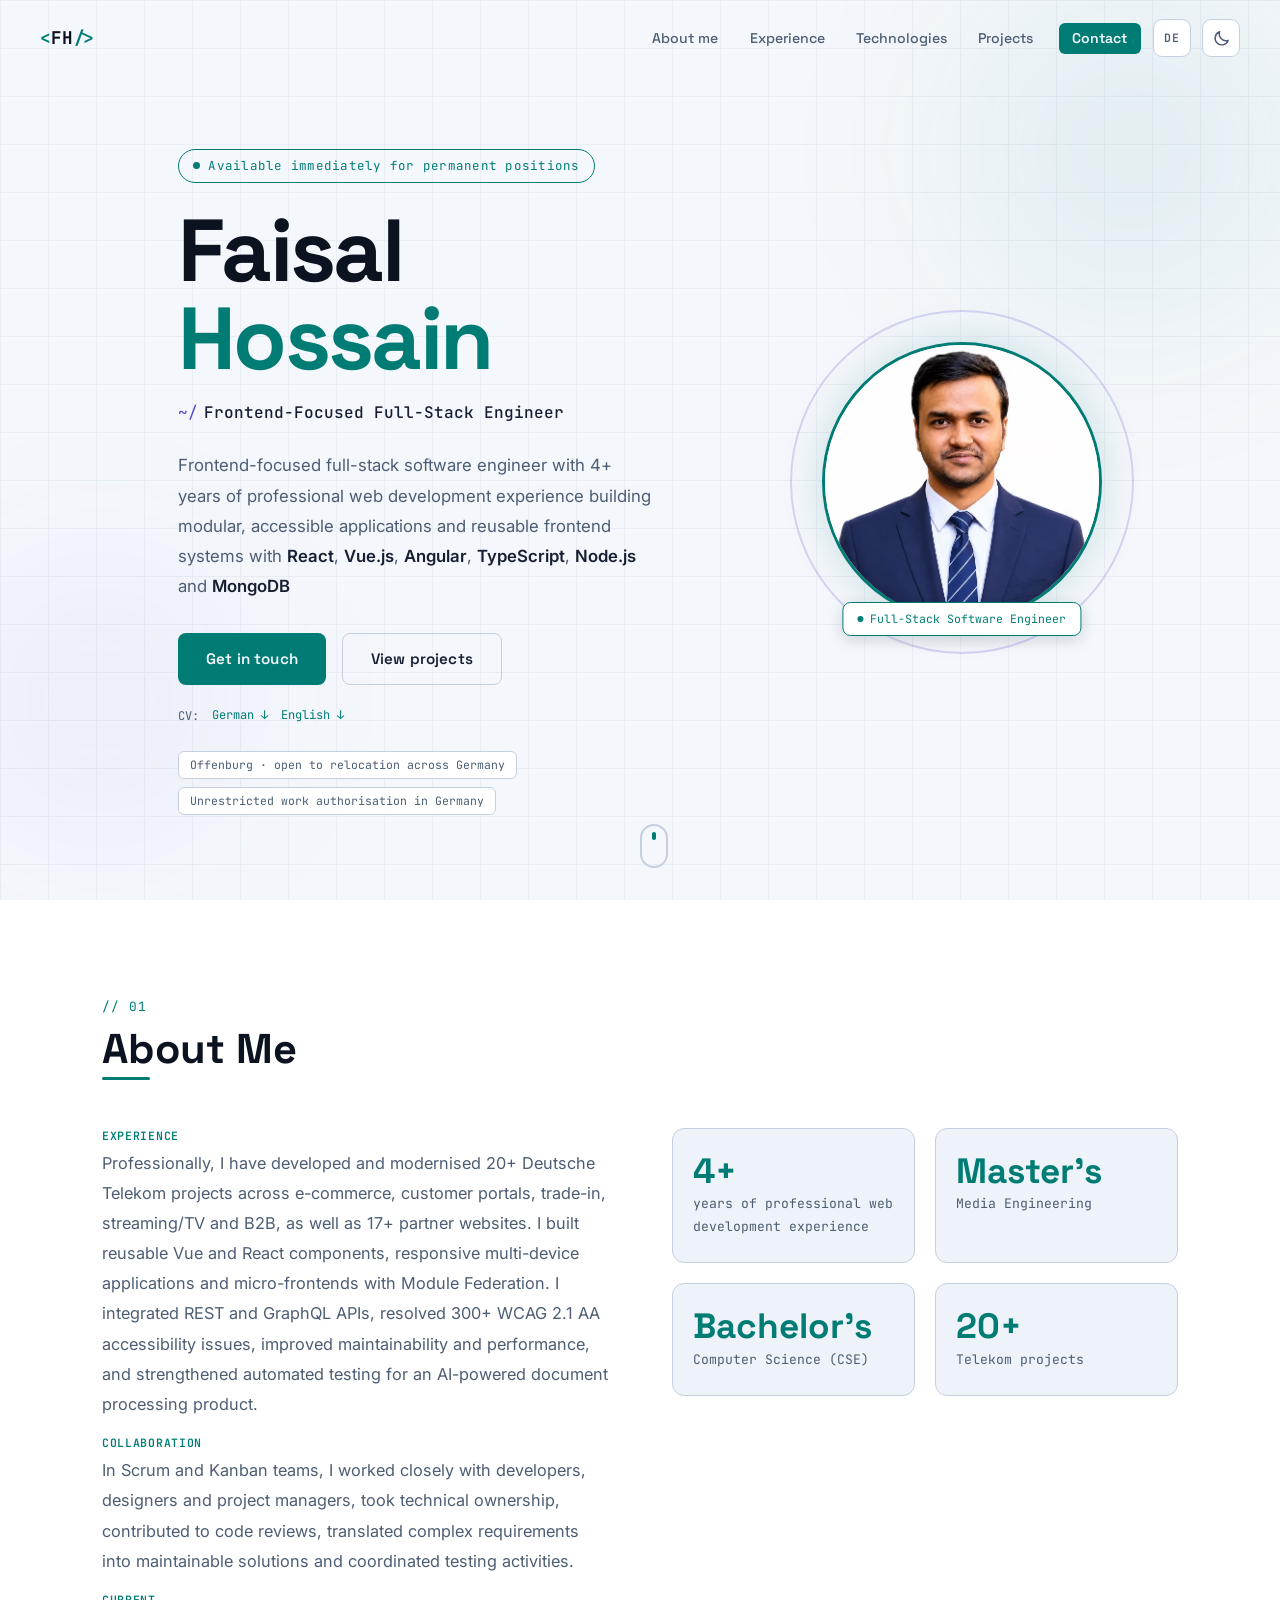
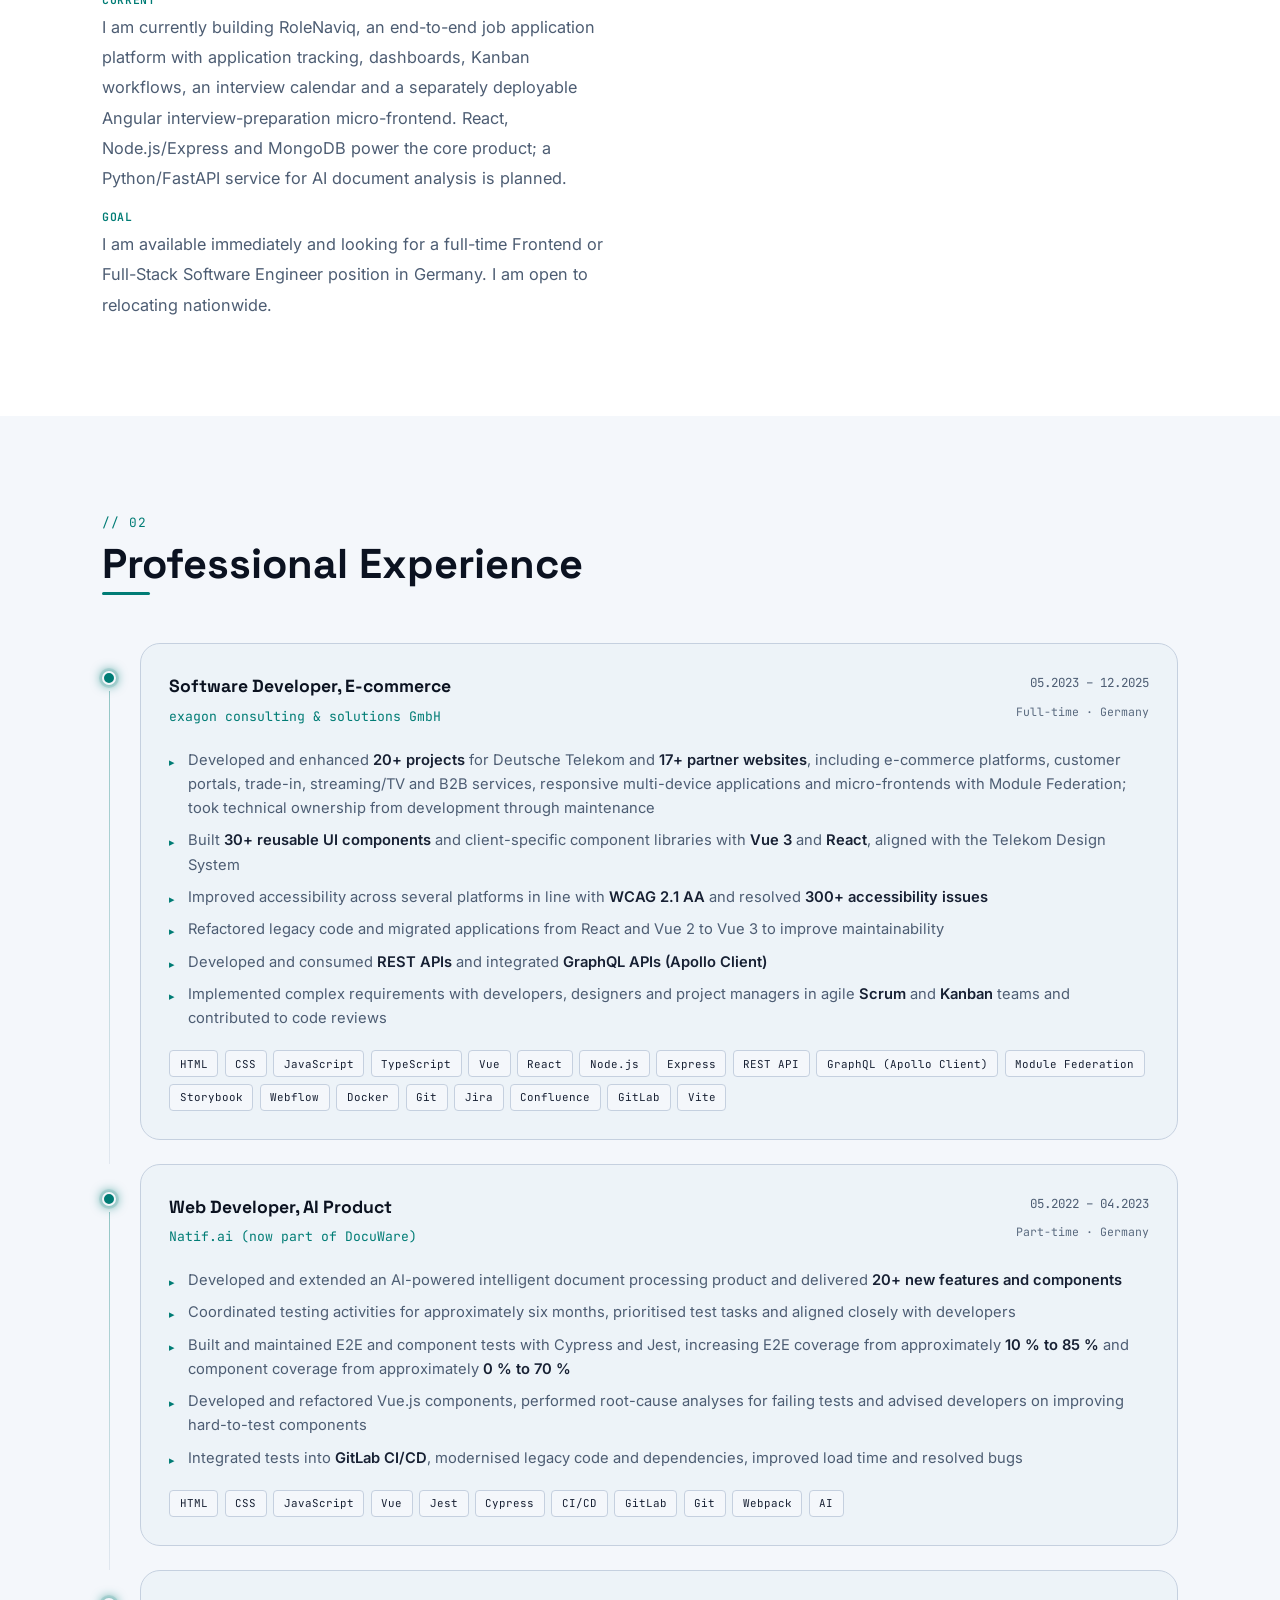
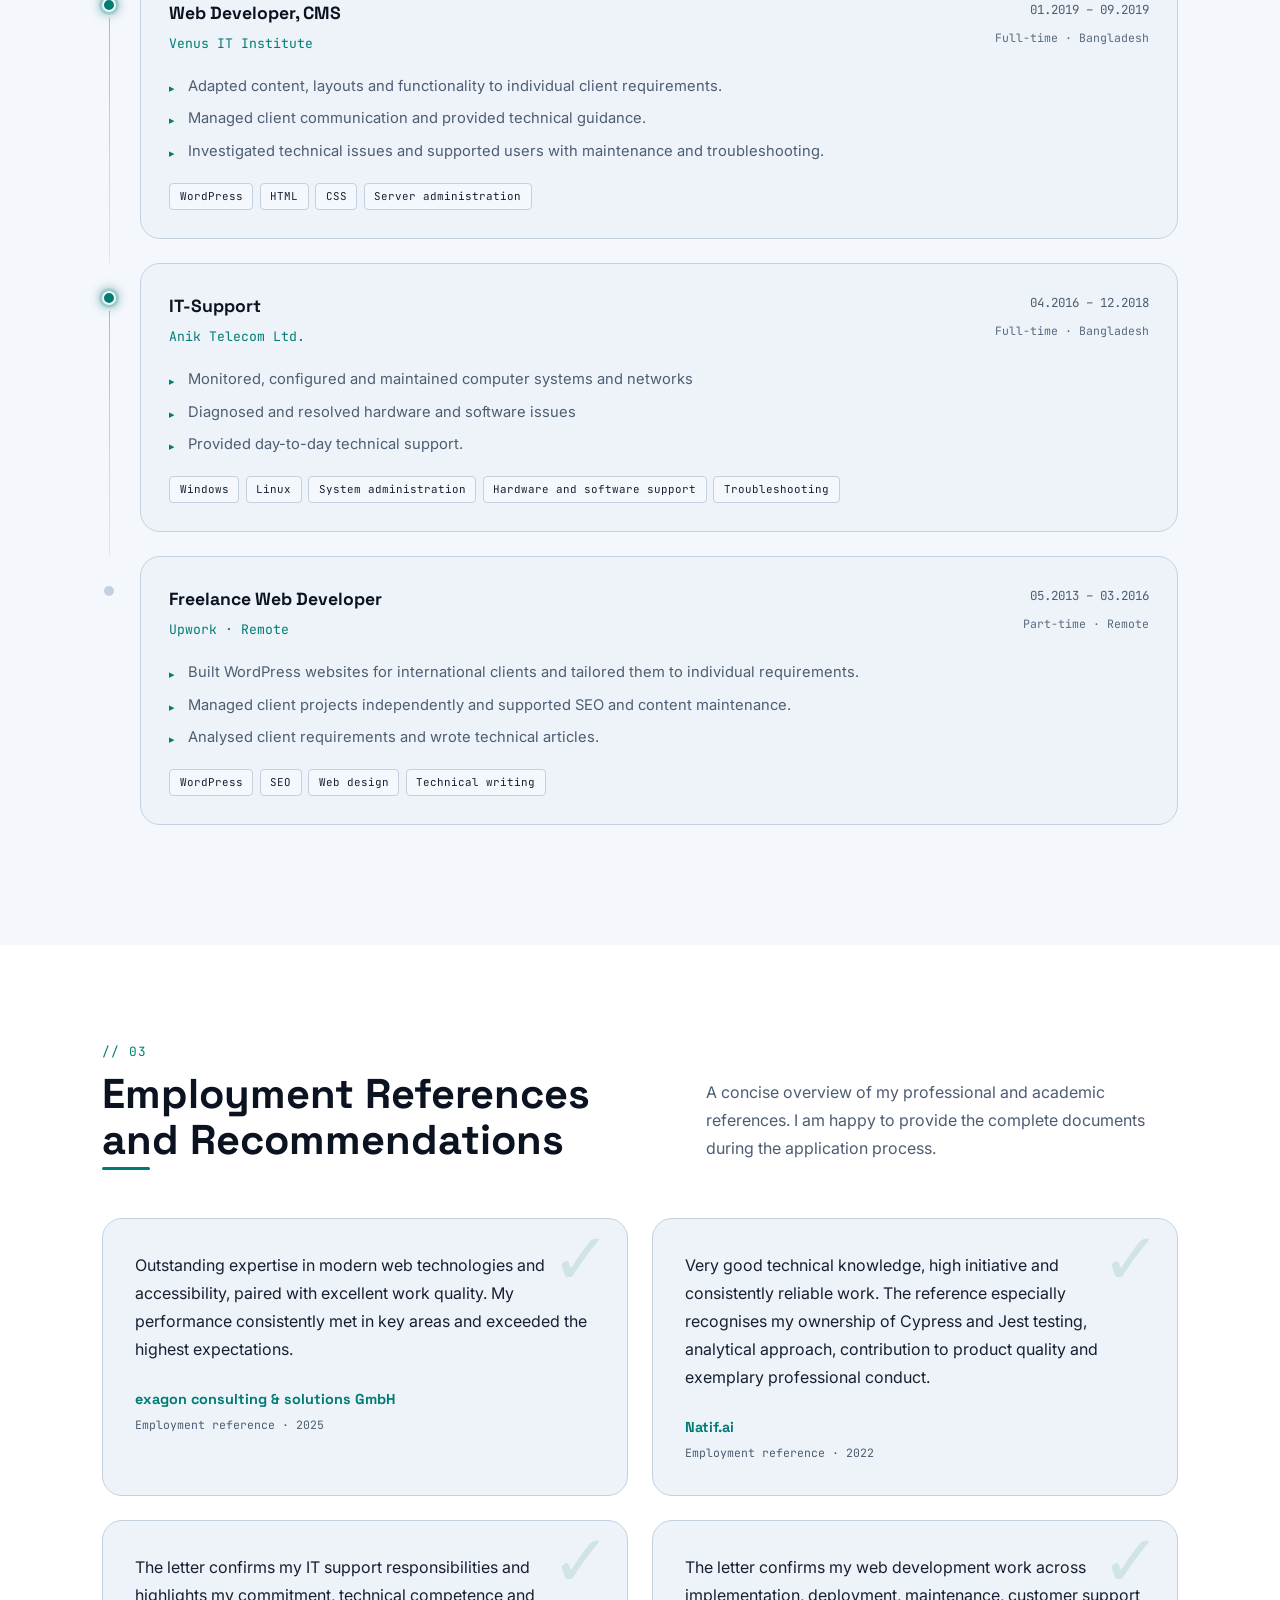
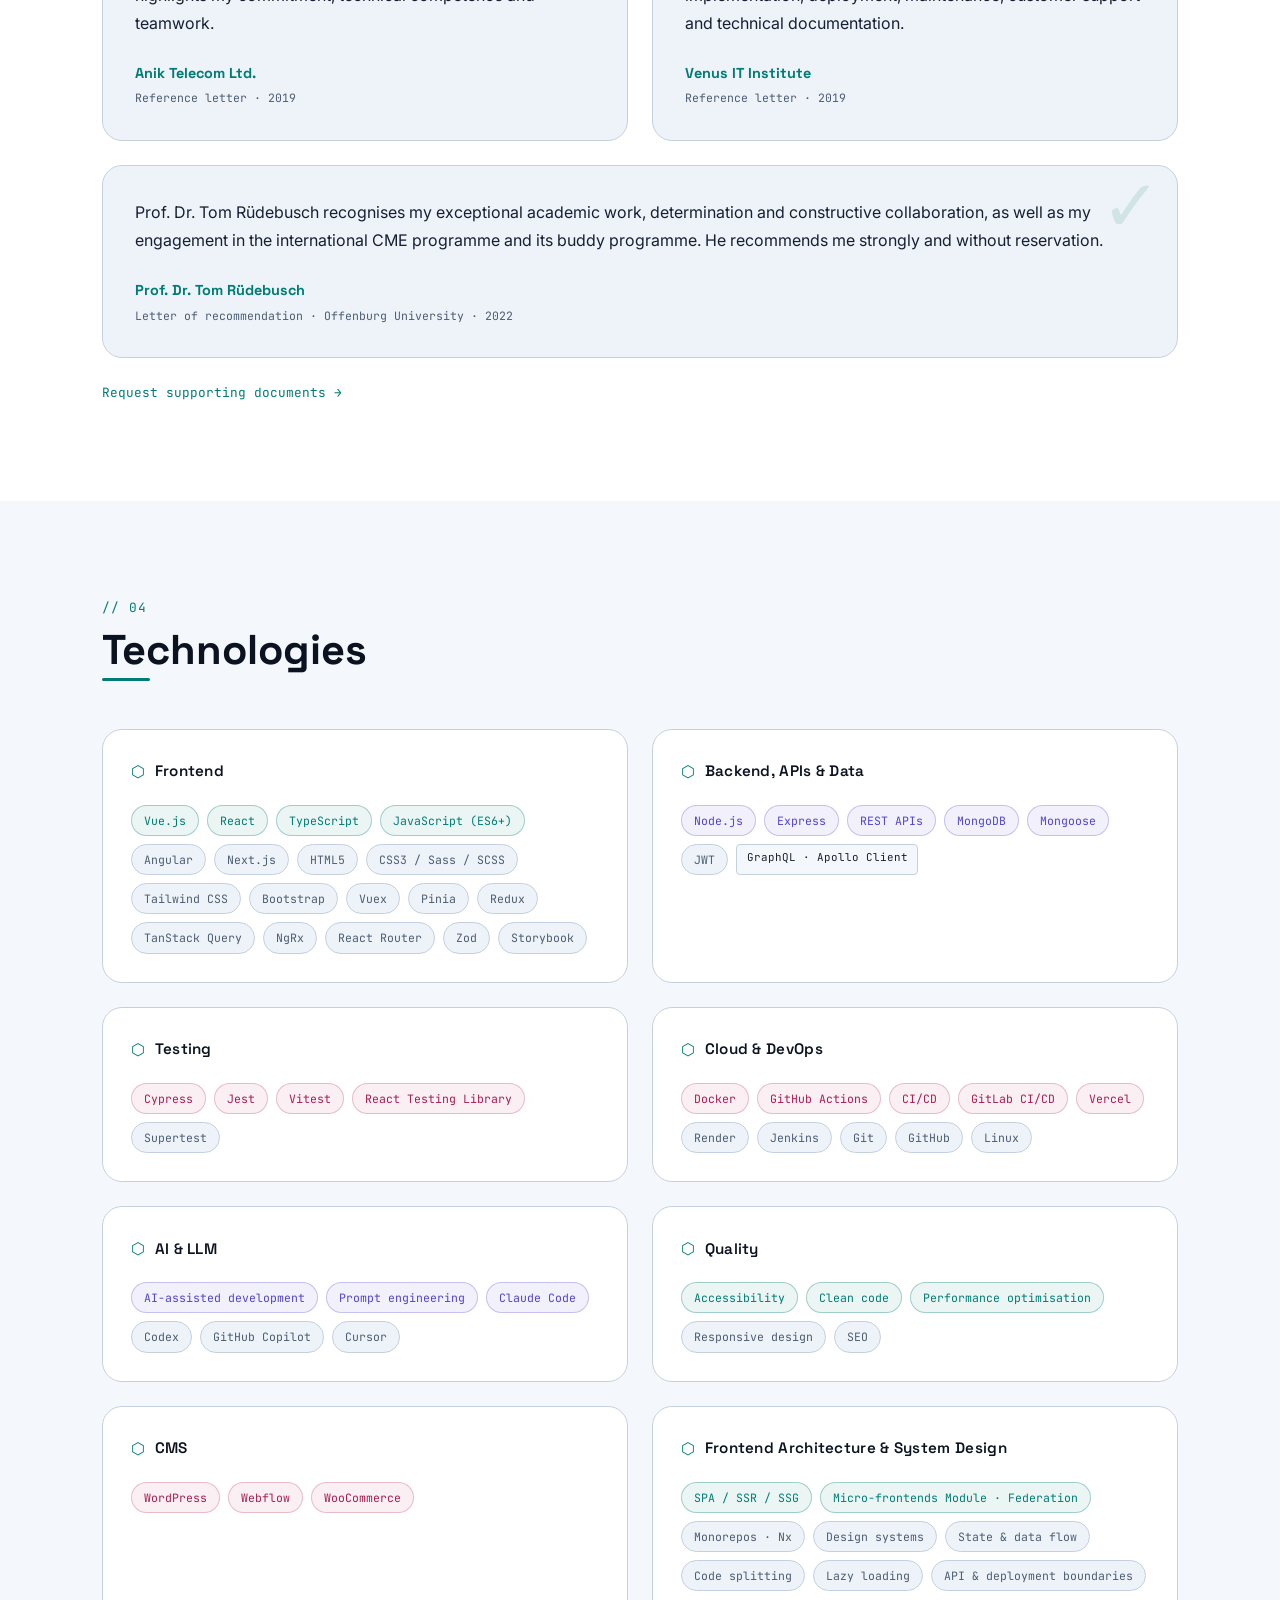
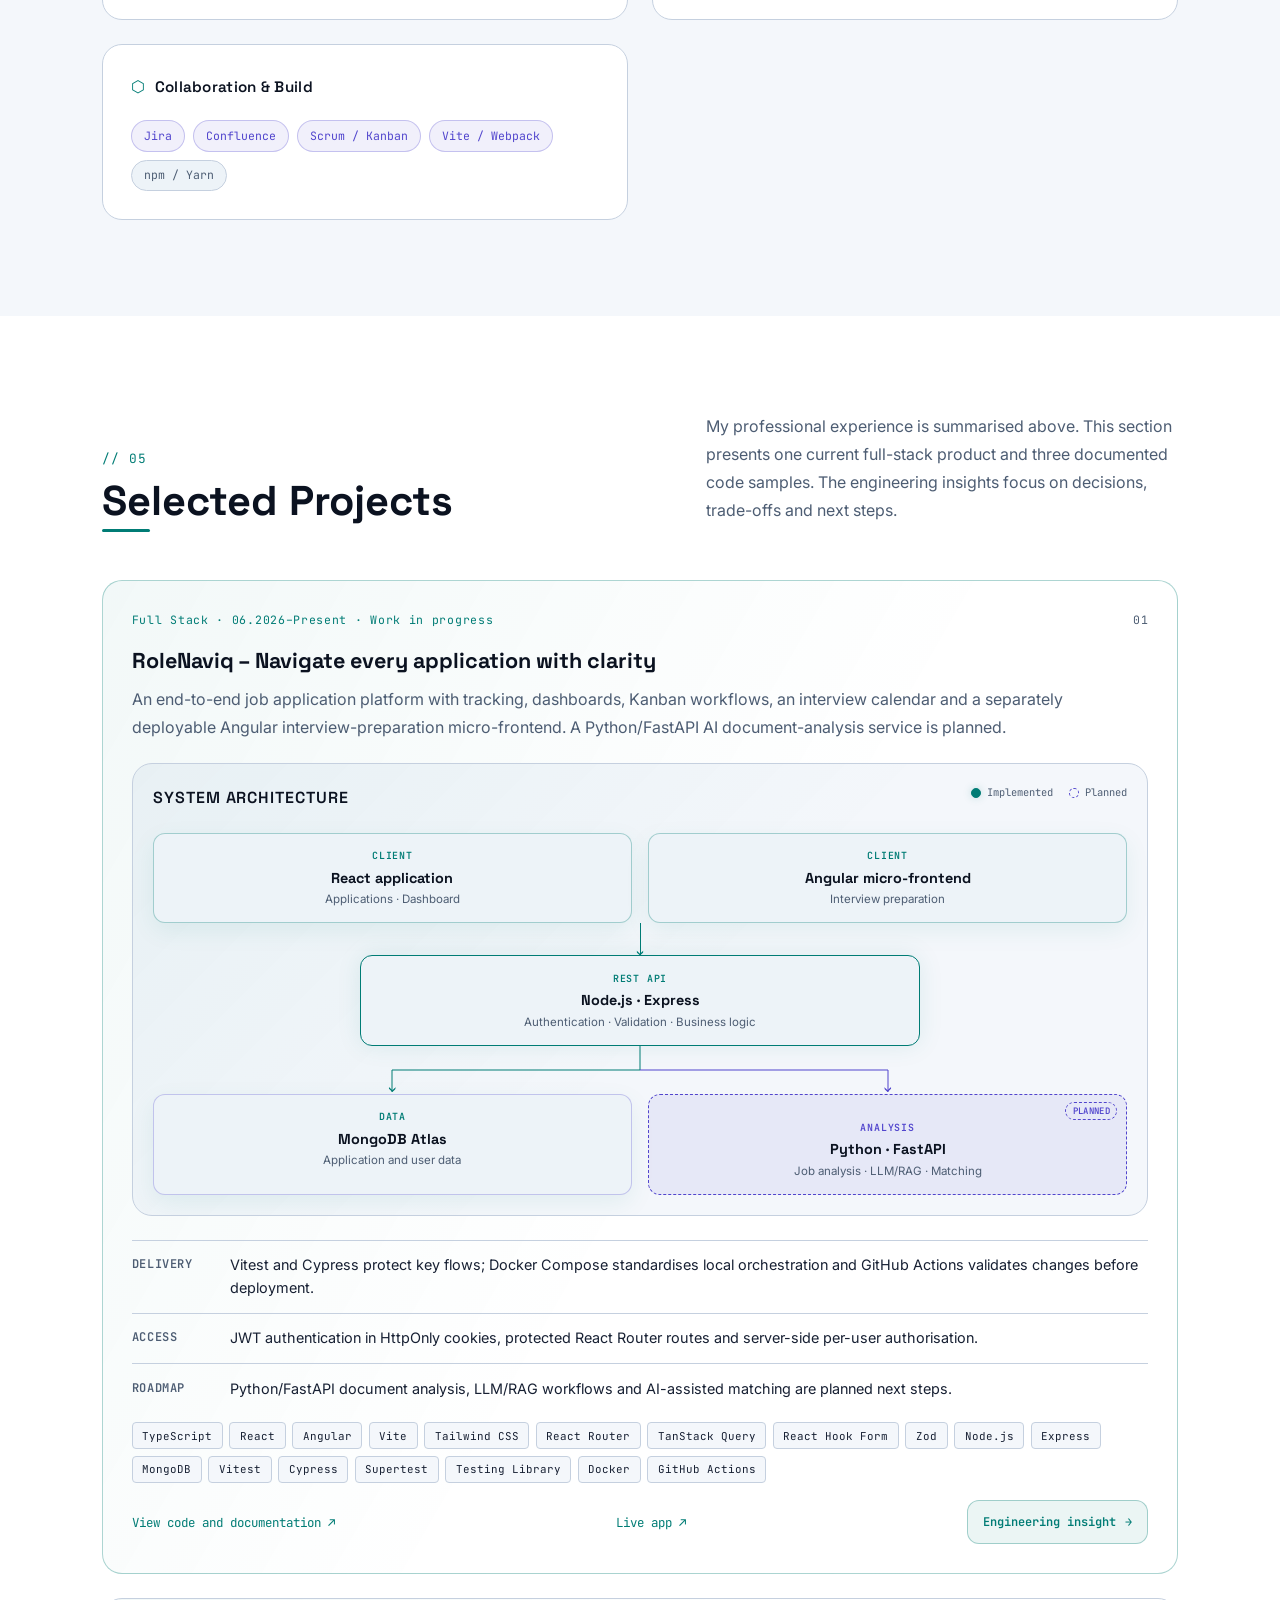
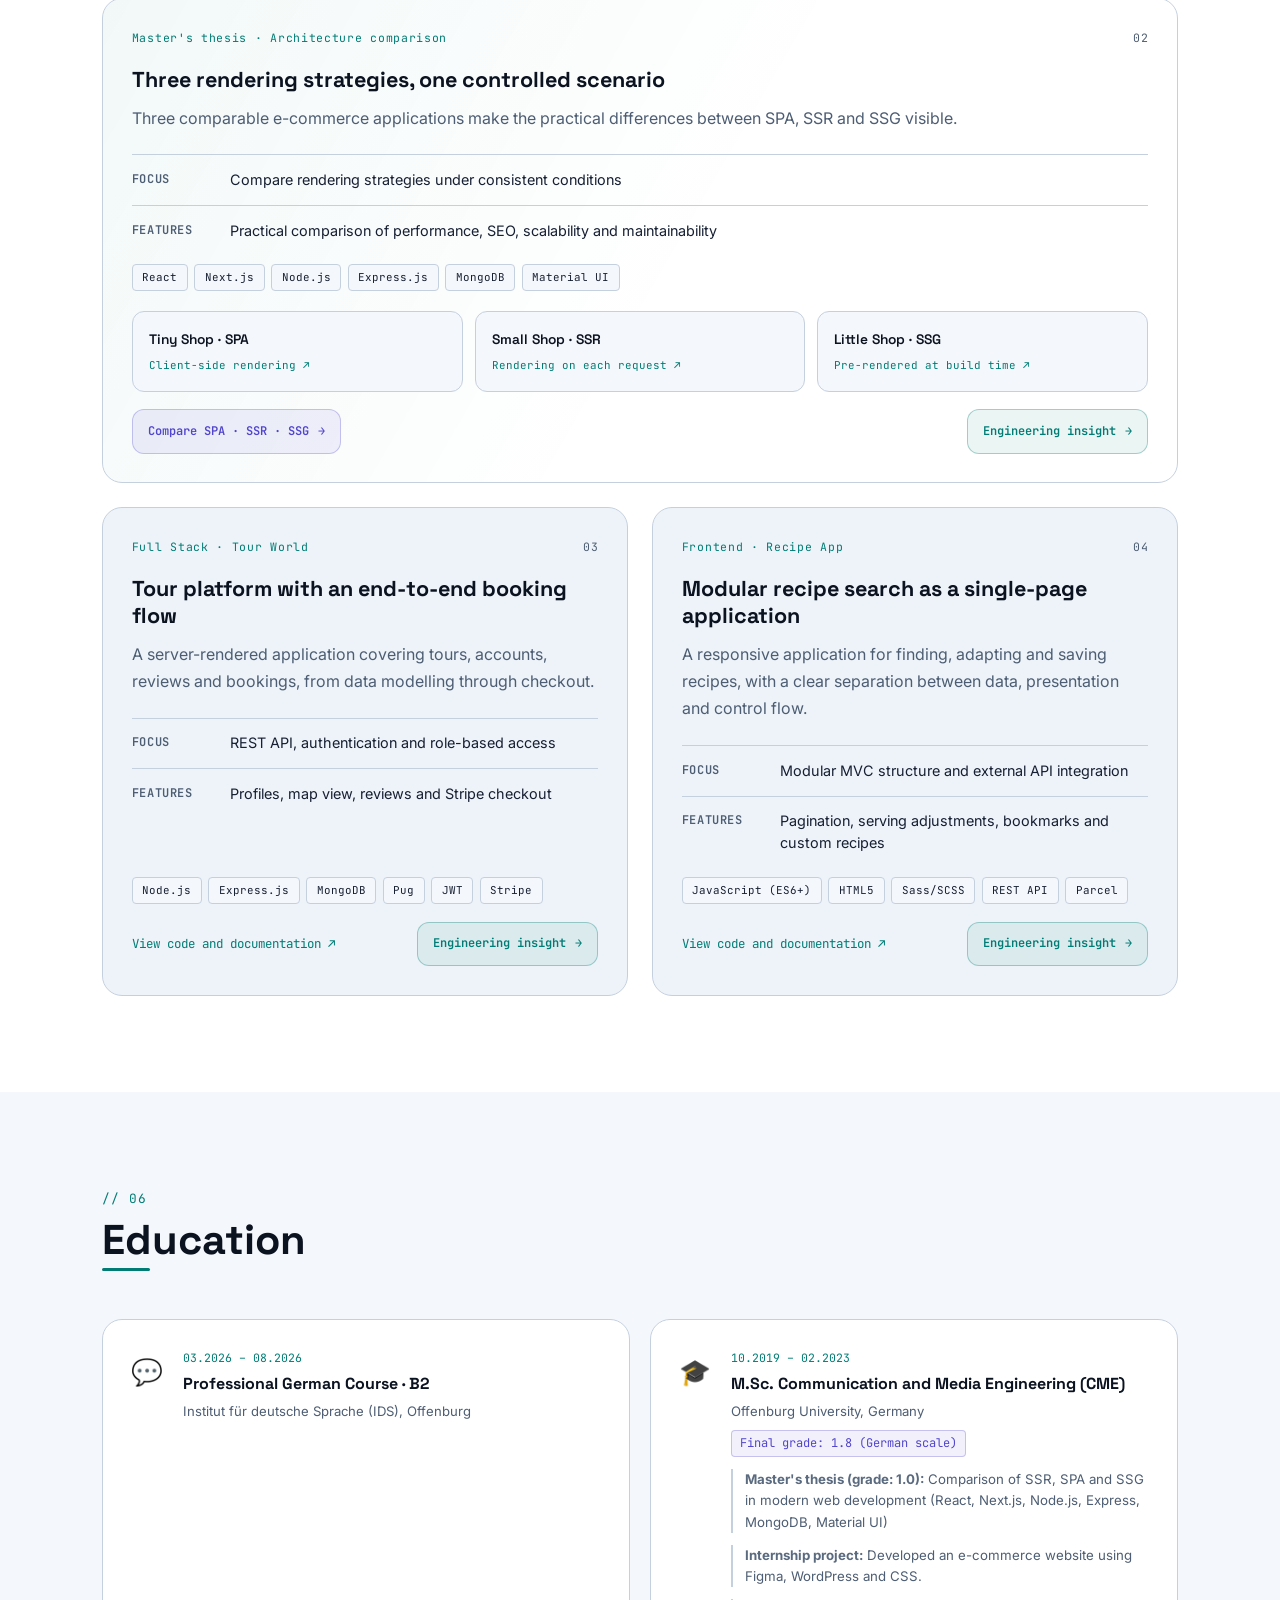
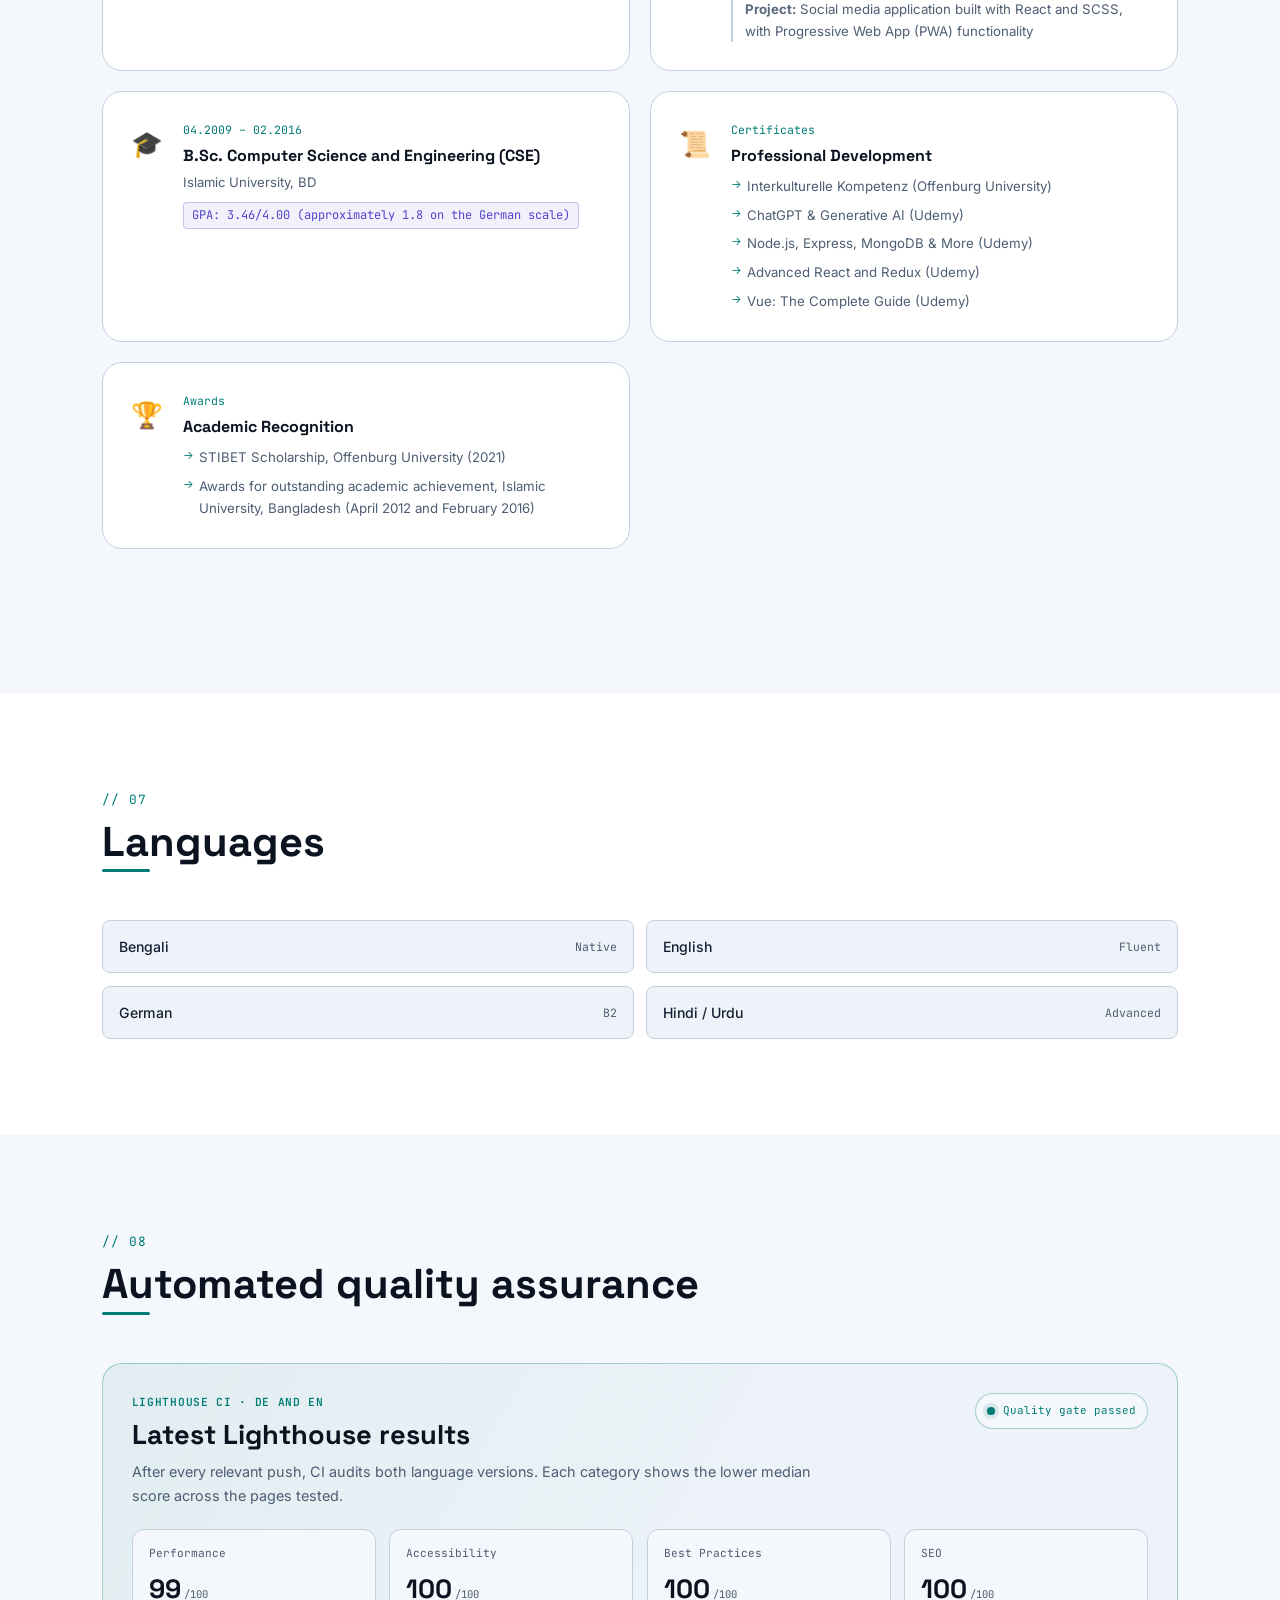
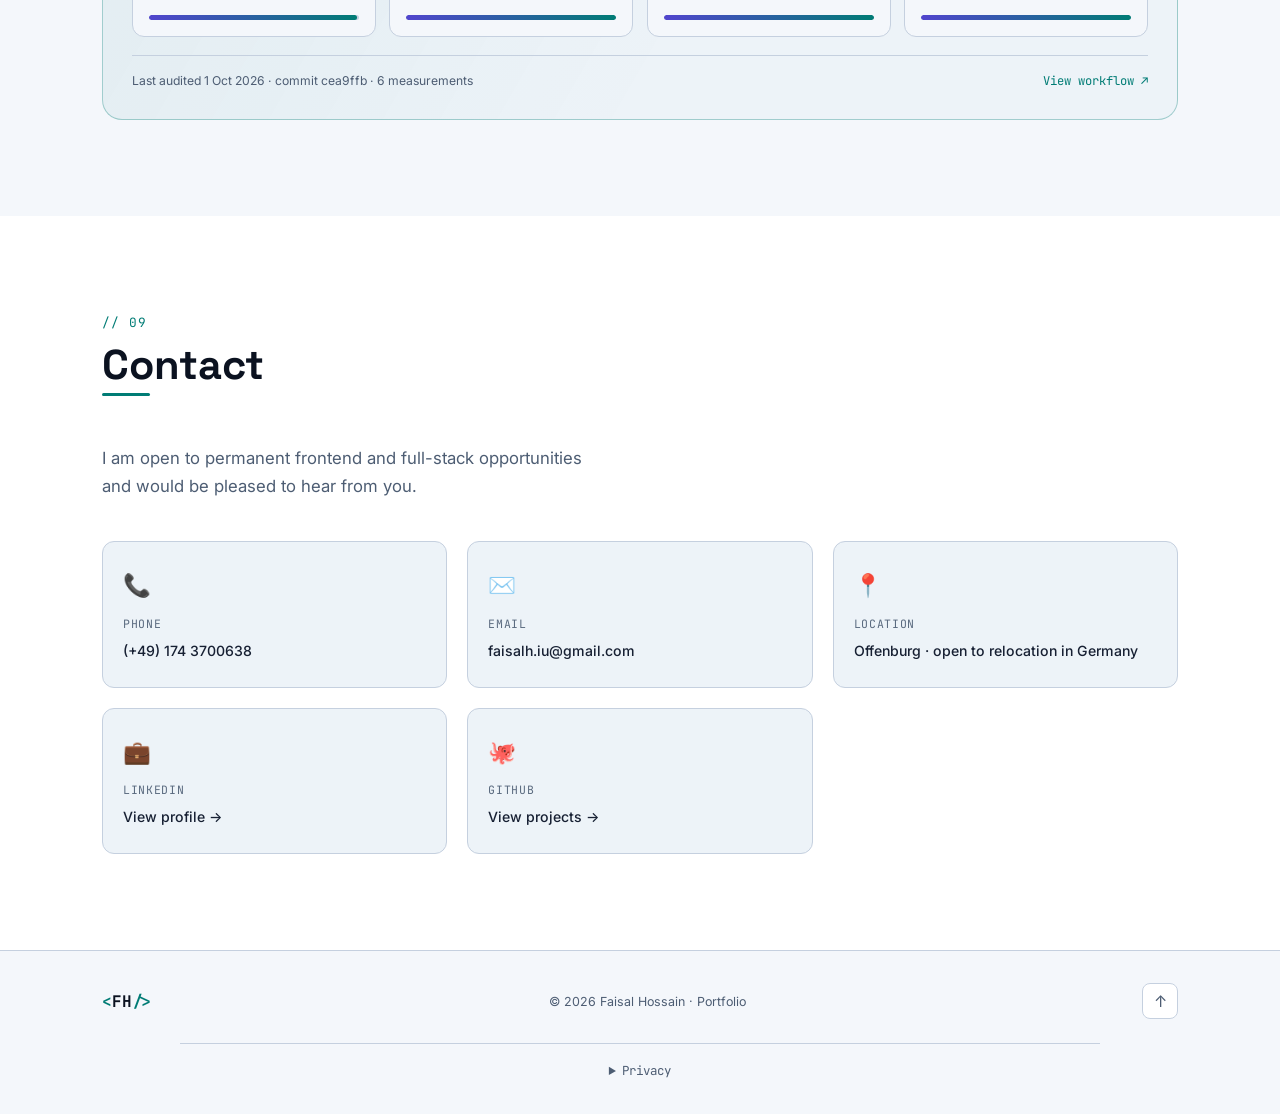
==== commit bc4eac3a: "wording fix" ====
--- a/en/index.html
+++ b/en/index.html
@@ -440,7 +440,9 @@
               <div class="timeline__card">
                 <div class="timeline__card-header">
                   <div>
-                    <h3 class="timeline__role">Web Developer, E-commerce</h3>
+                    <h3 class="timeline__role">
+                      Software Developer, E-commerce
+                    </h3>
                     <span class="timeline__company"
                       >exagon consulting &amp; solutions GmbH</span
                     >
@@ -832,7 +834,7 @@
                 <span class="chip chip--secondary">MongoDB</span>
                 <span class="chip chip--secondary">Mongoose</span>
                 <span class="chip">JWT</span>
-                <span class="chip">GraphQL (Apollo Client)</span>
+                <span class="tag">GraphQL · Apollo Client</span>
               </div>
             </div>
 
@@ -915,12 +917,15 @@
             <div class="skill-group" data-reveal>
               <div class="skill-group__header">
                 <span class="skill-group__icon" aria-hidden="true">⬡</span>
-                <h3 class="skill-group__title">Frontend Architecture</h3>
+                <h3 class="skill-group__title">
+                  Frontend Architecture & System Design
+                </h3>
               </div>
               <div class="skill-group__chips">
                 <span class="chip chip--primary">SPA / SSR / SSG</span>
-                <span class="chip chip--primary">Micro-frontends</span>
-                <span class="chip chip--primary">Module Federation</span>
+                <span class="chip chip--primary"
+                  >Micro-frontends Module · Federation</span
+                >
                 <span class="chip">Monorepos · Nx</span>
                 <span class="chip">Design systems</span>
                 <span class="chip">State &amp; data flow</span>
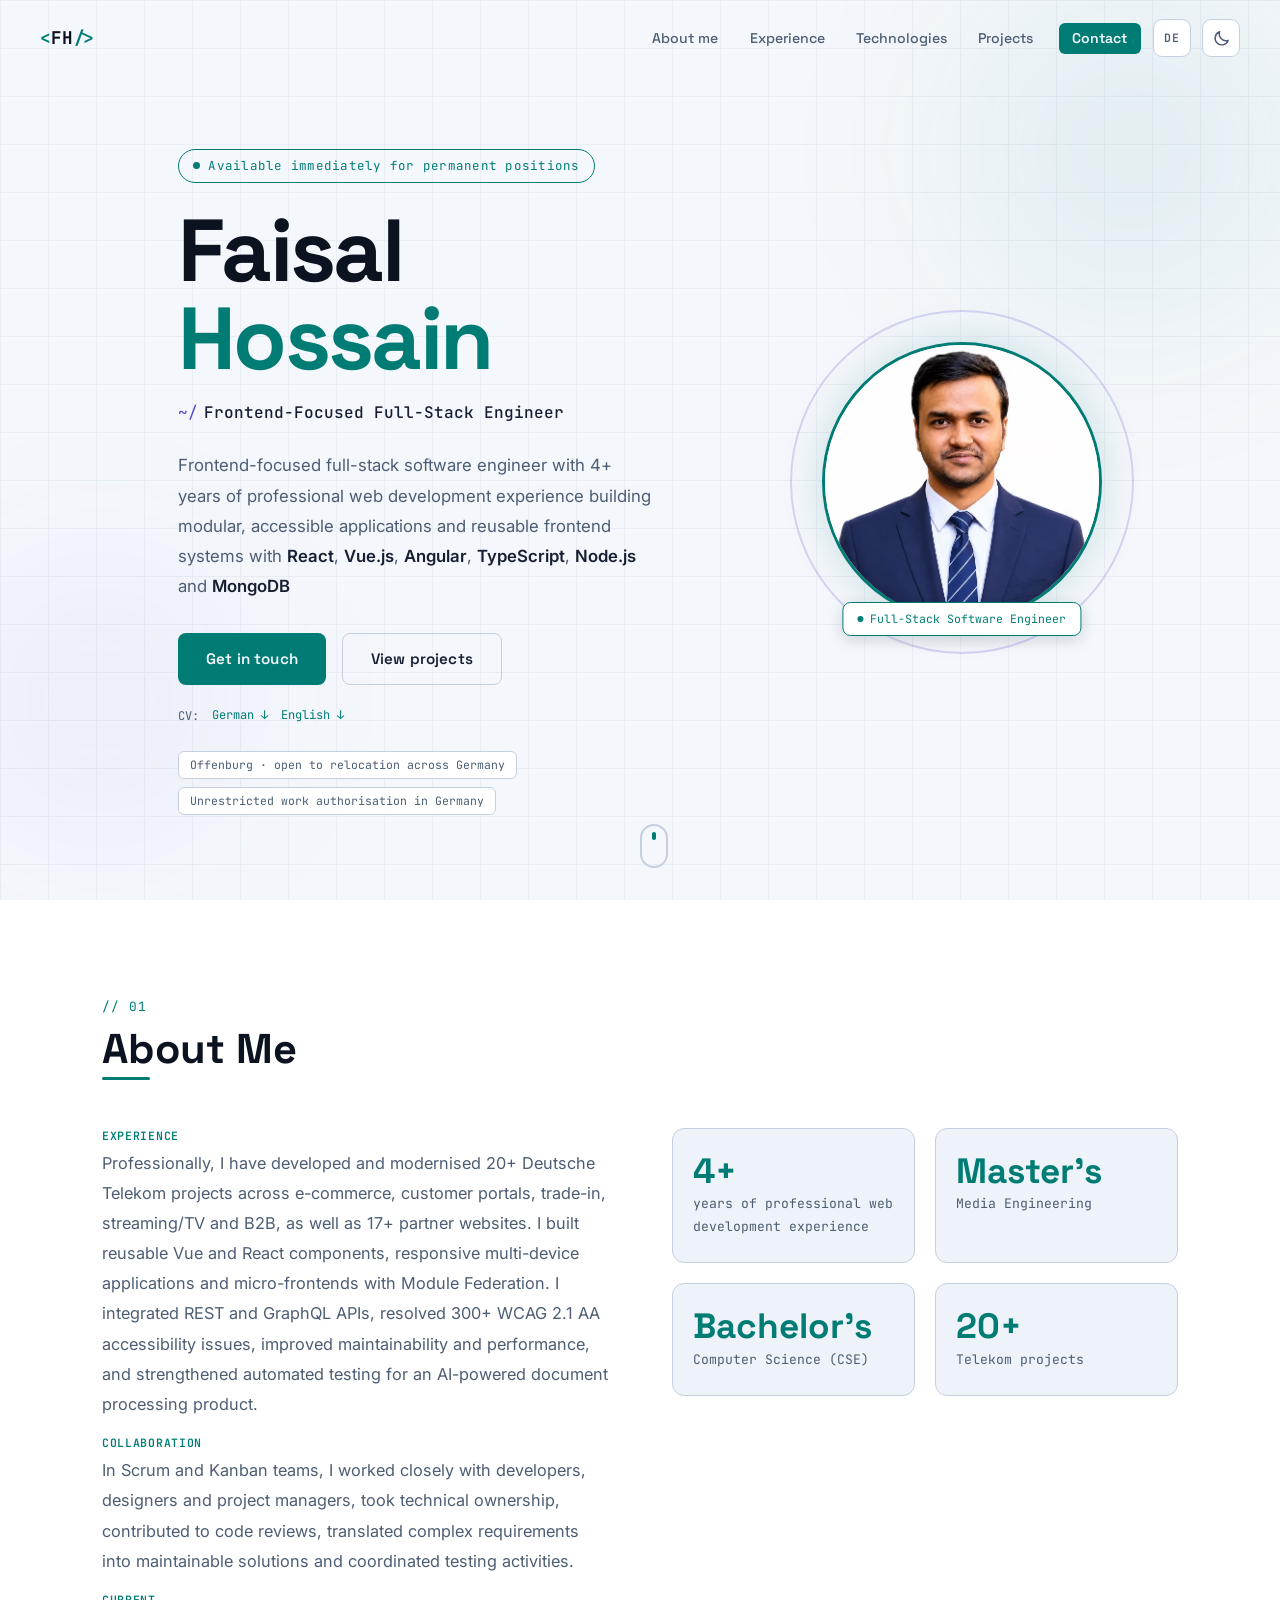
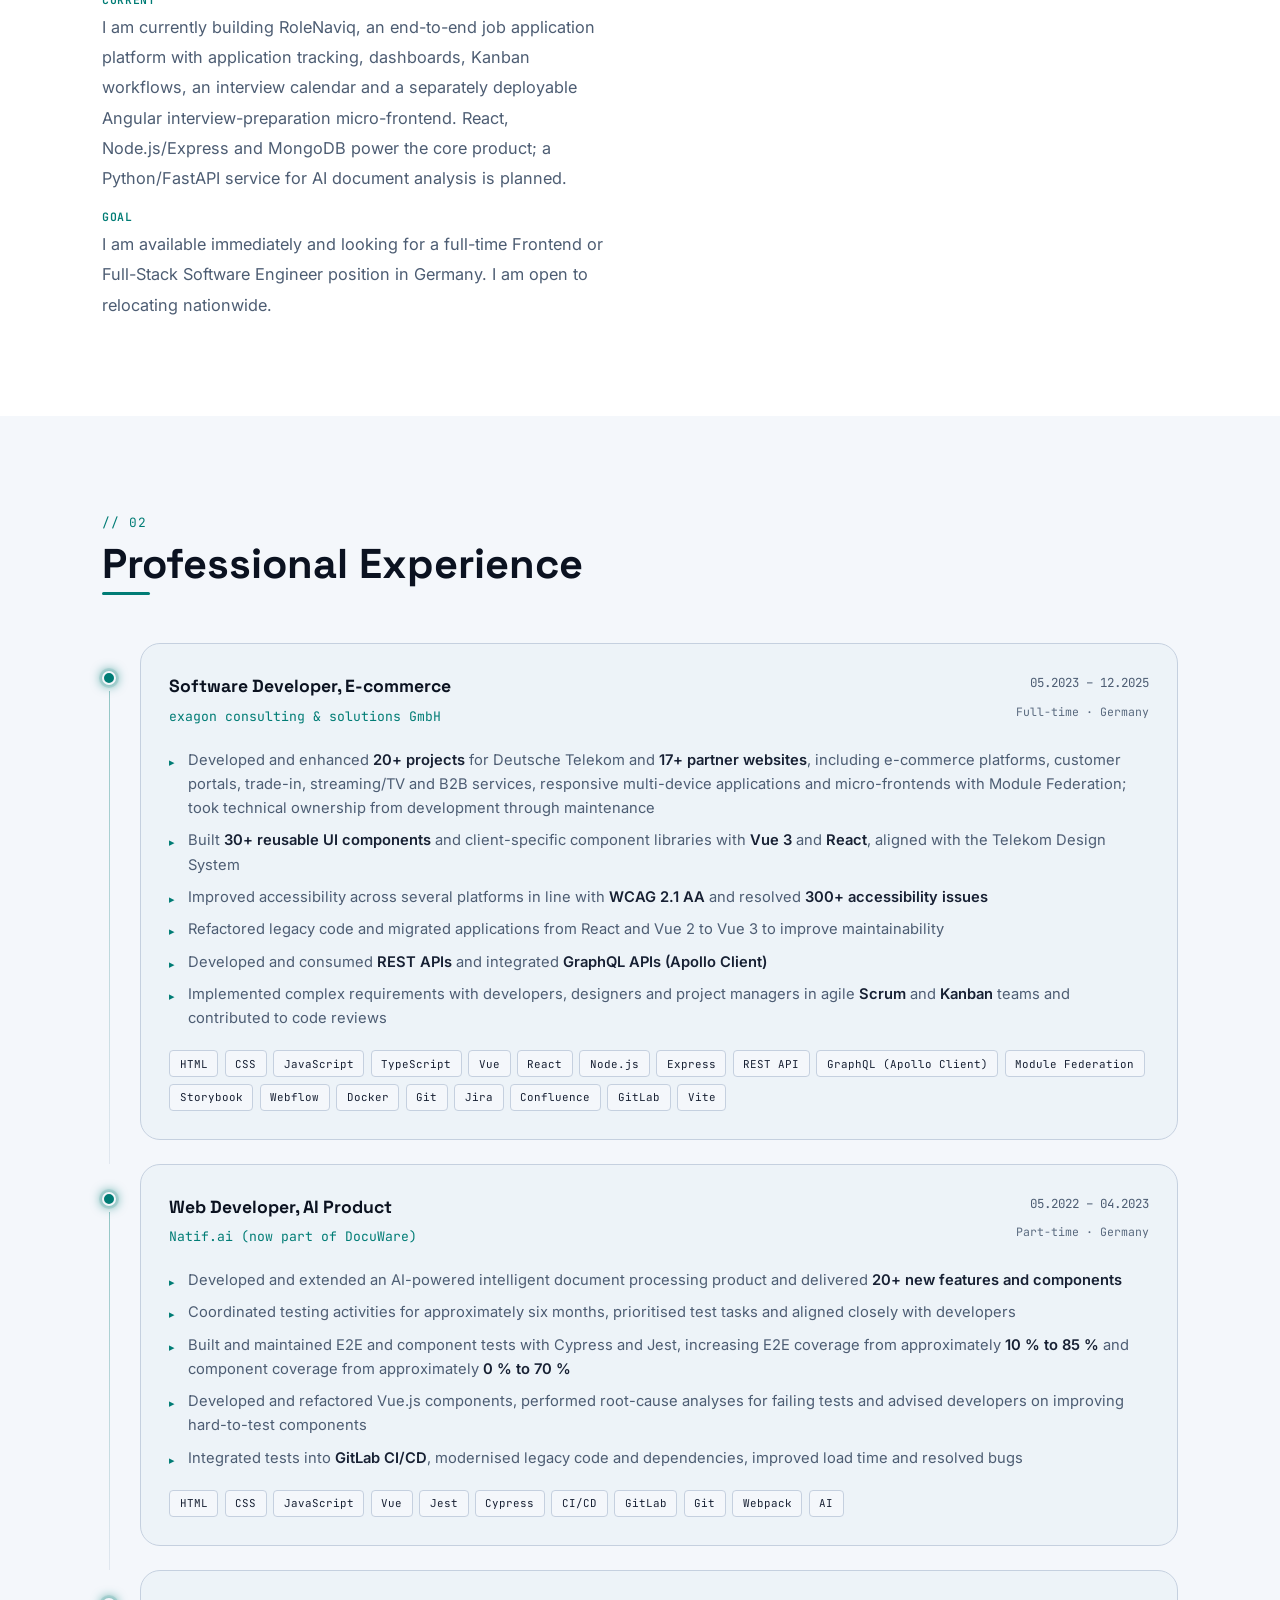
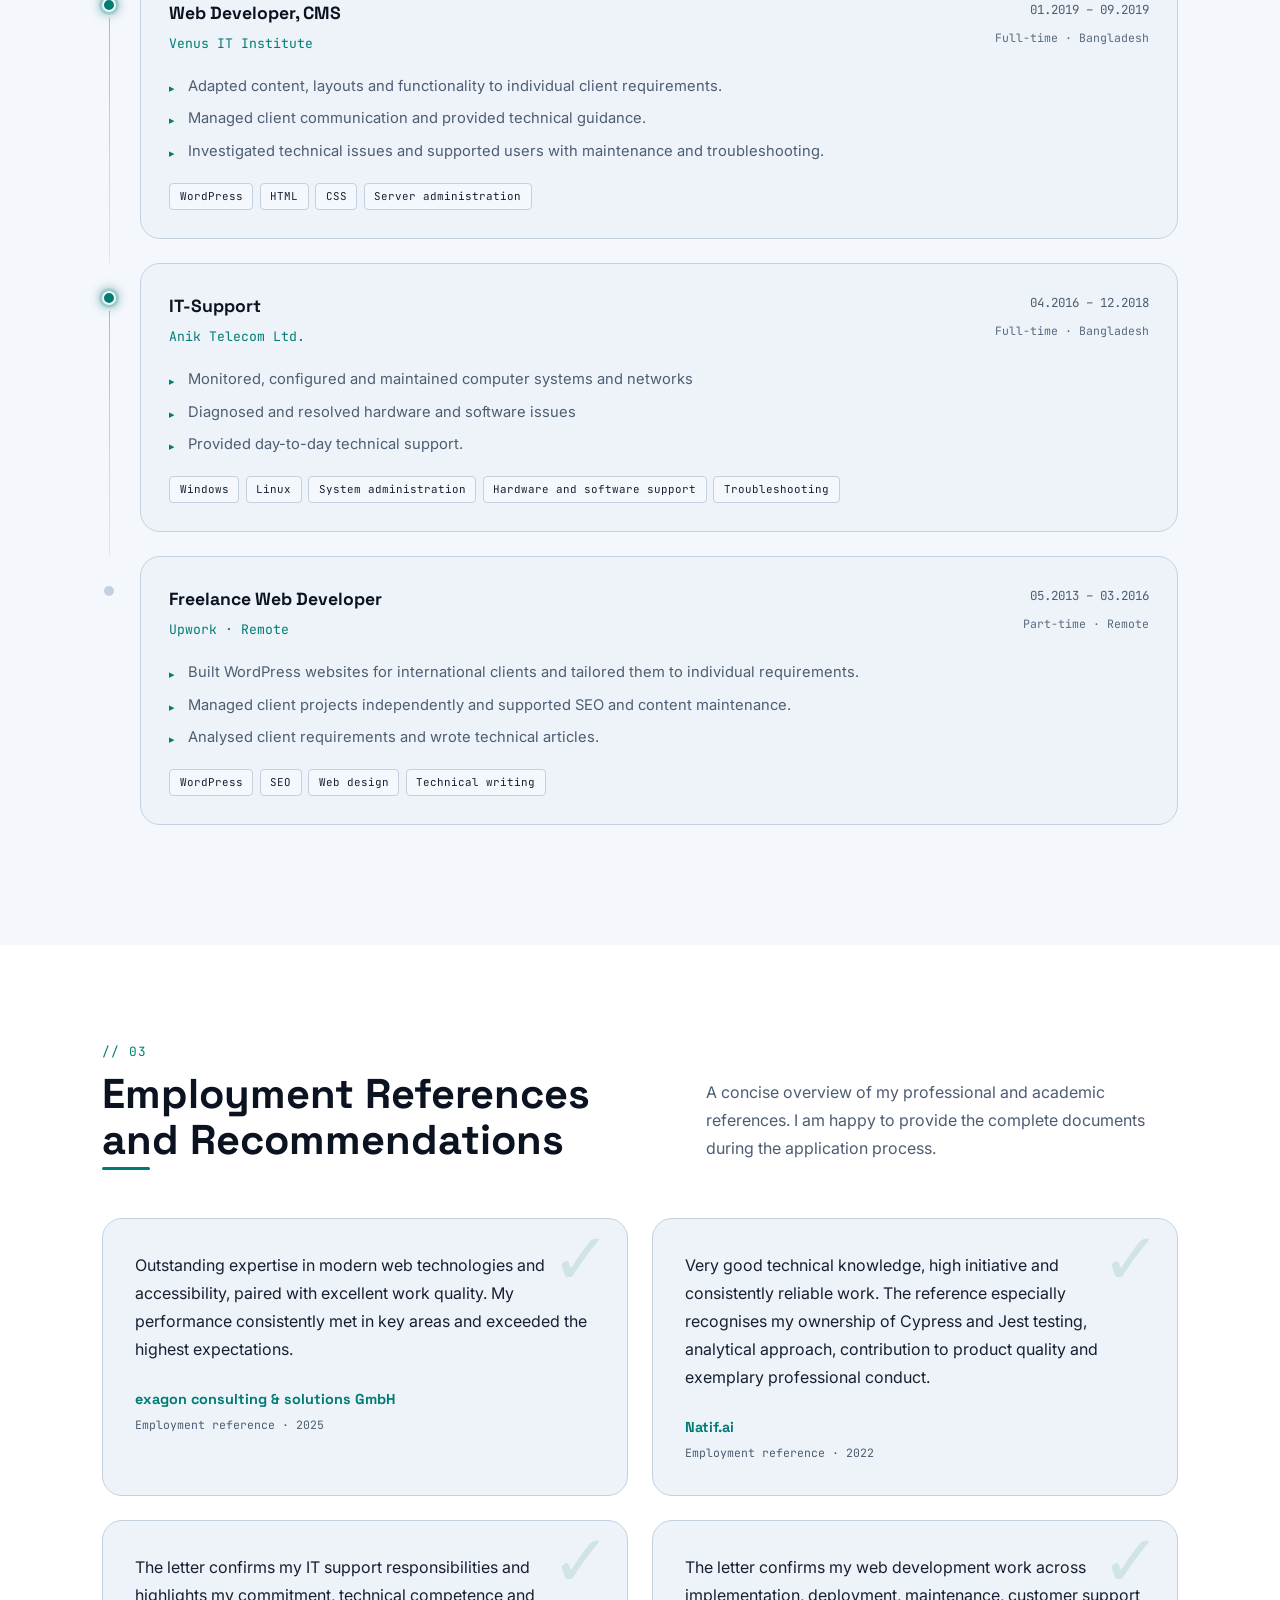
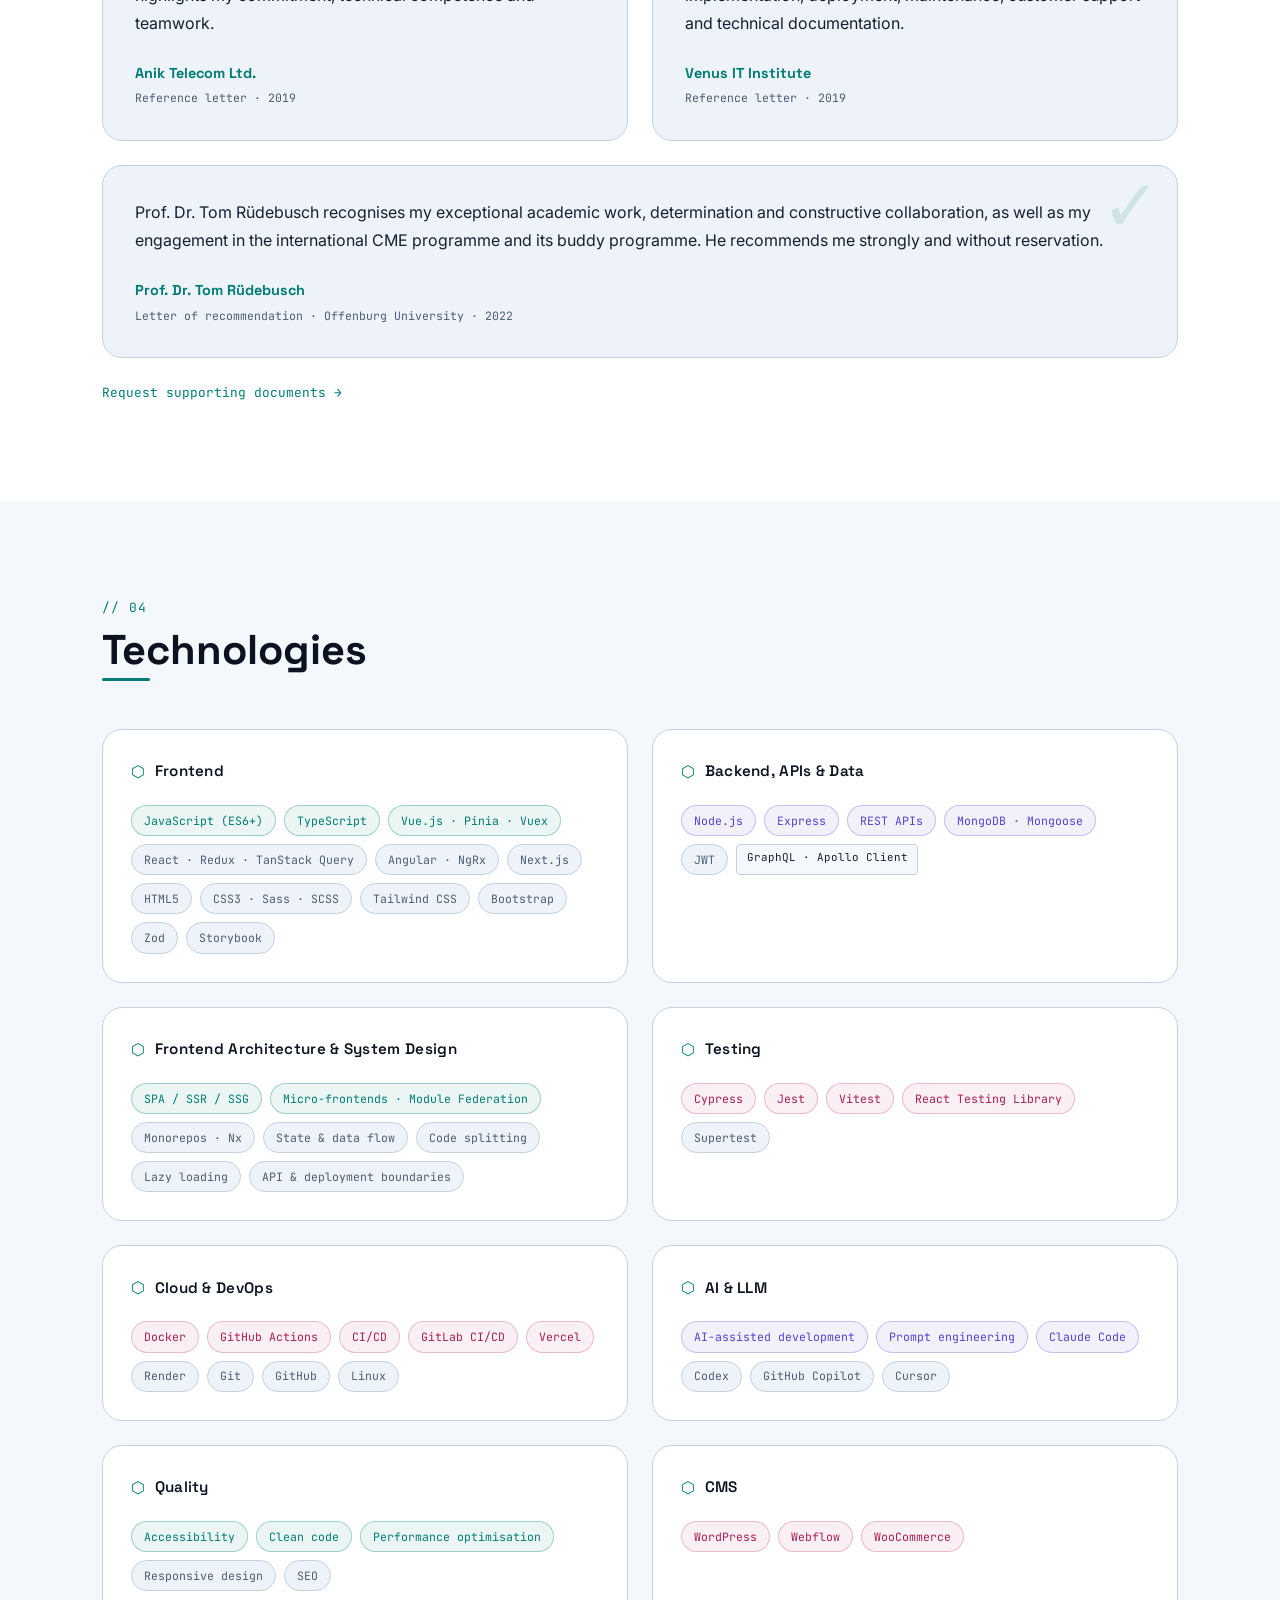
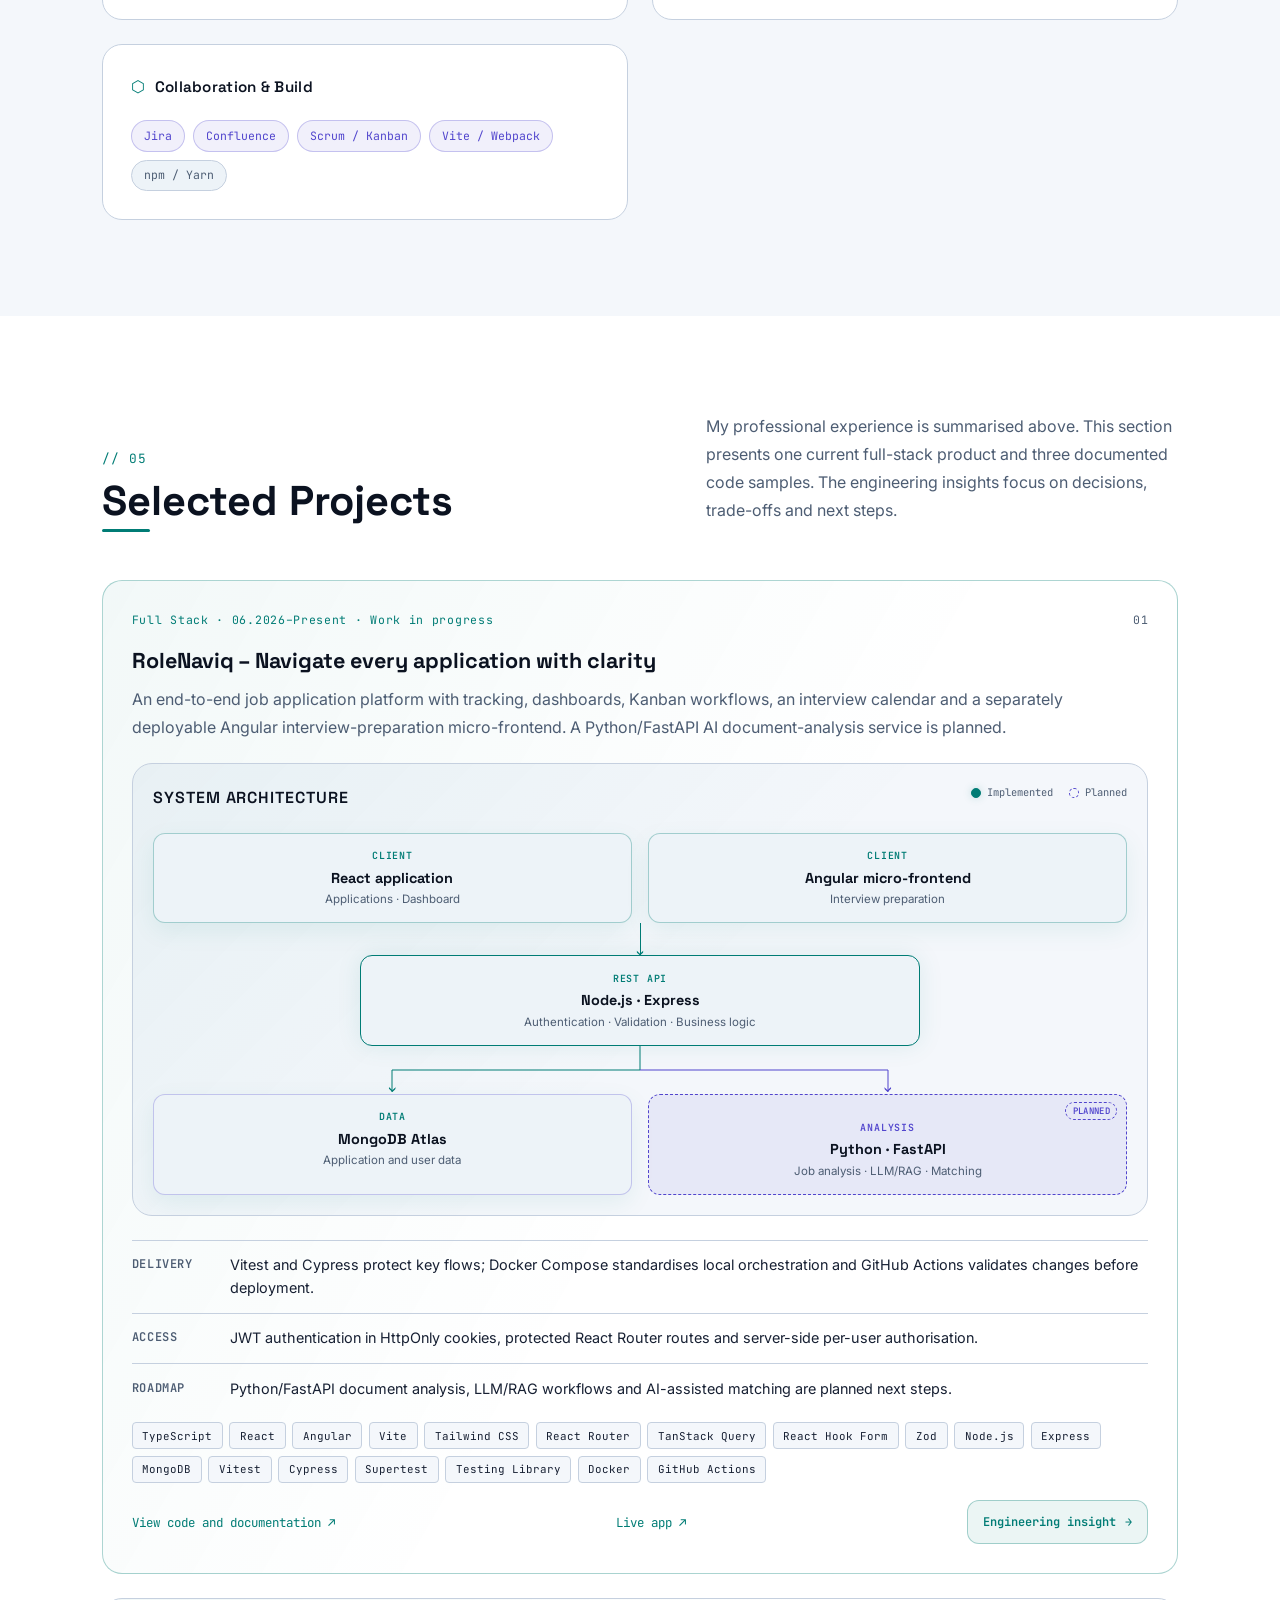
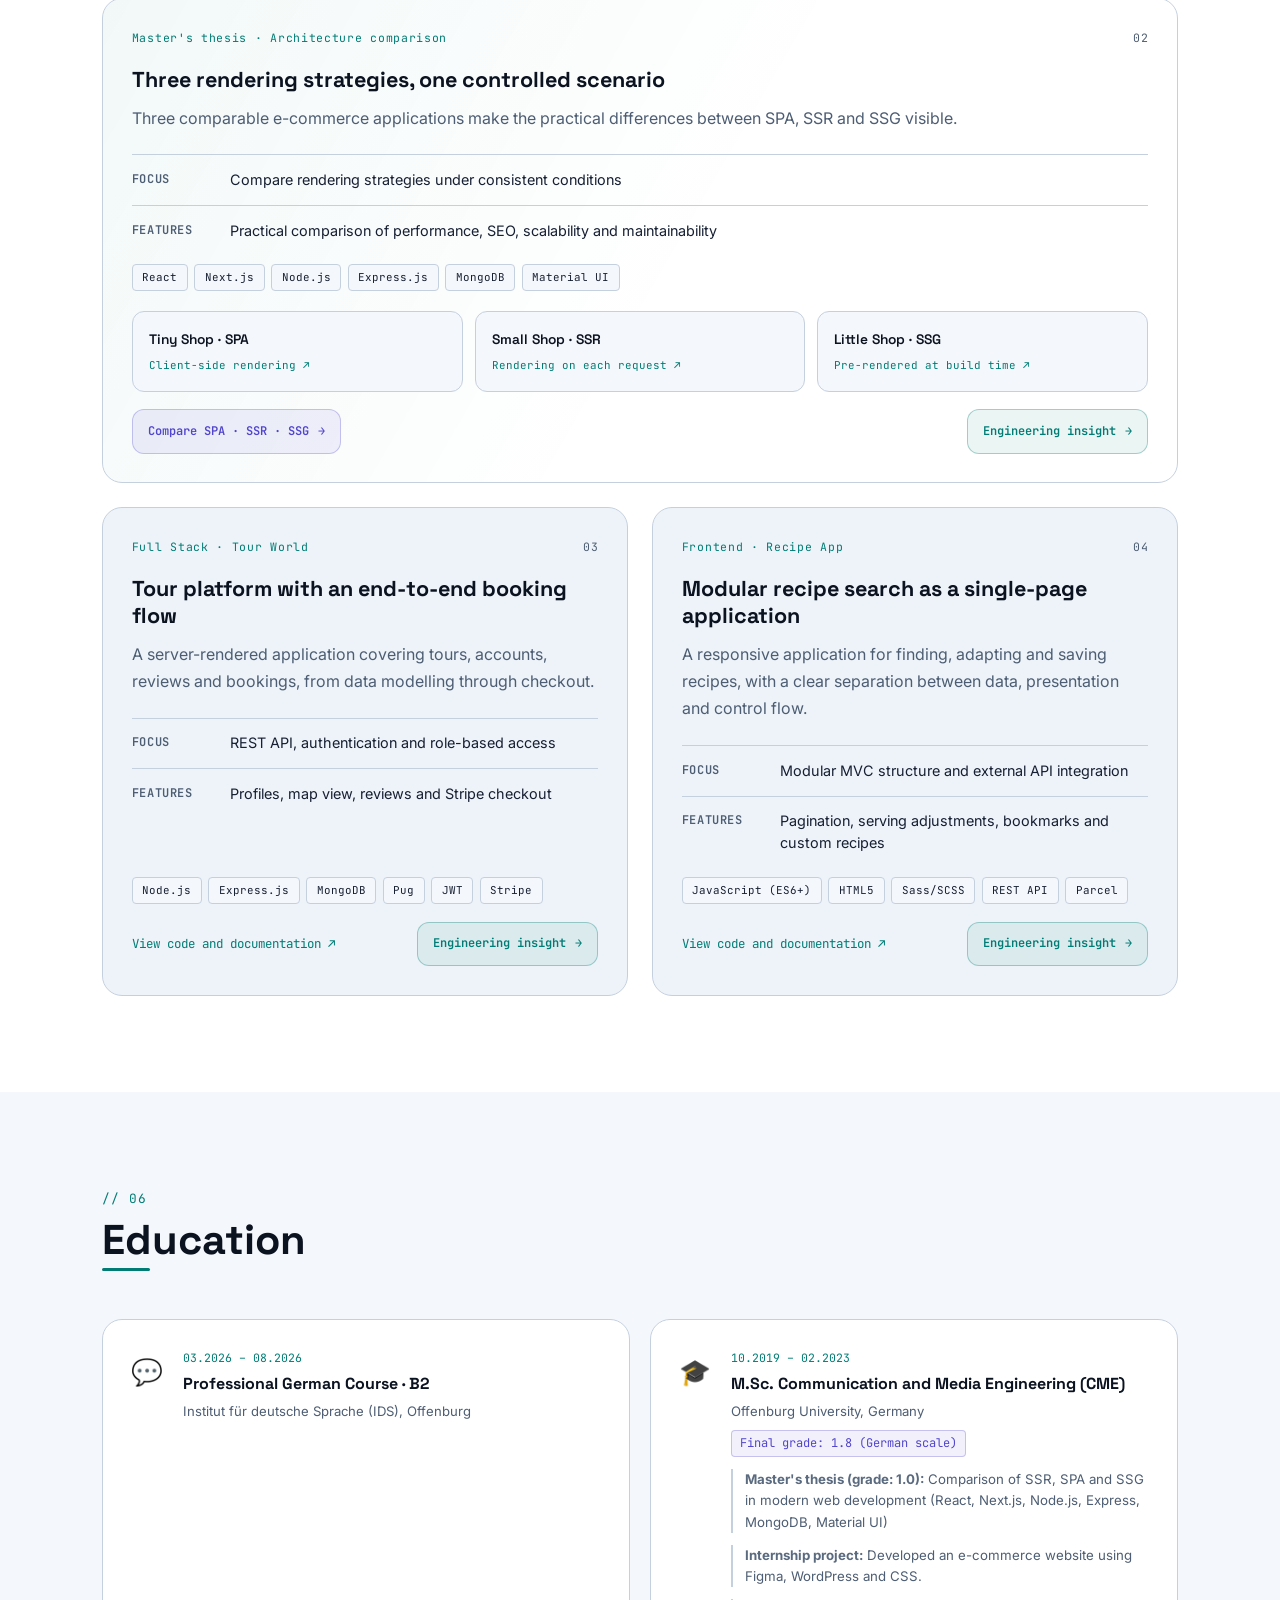
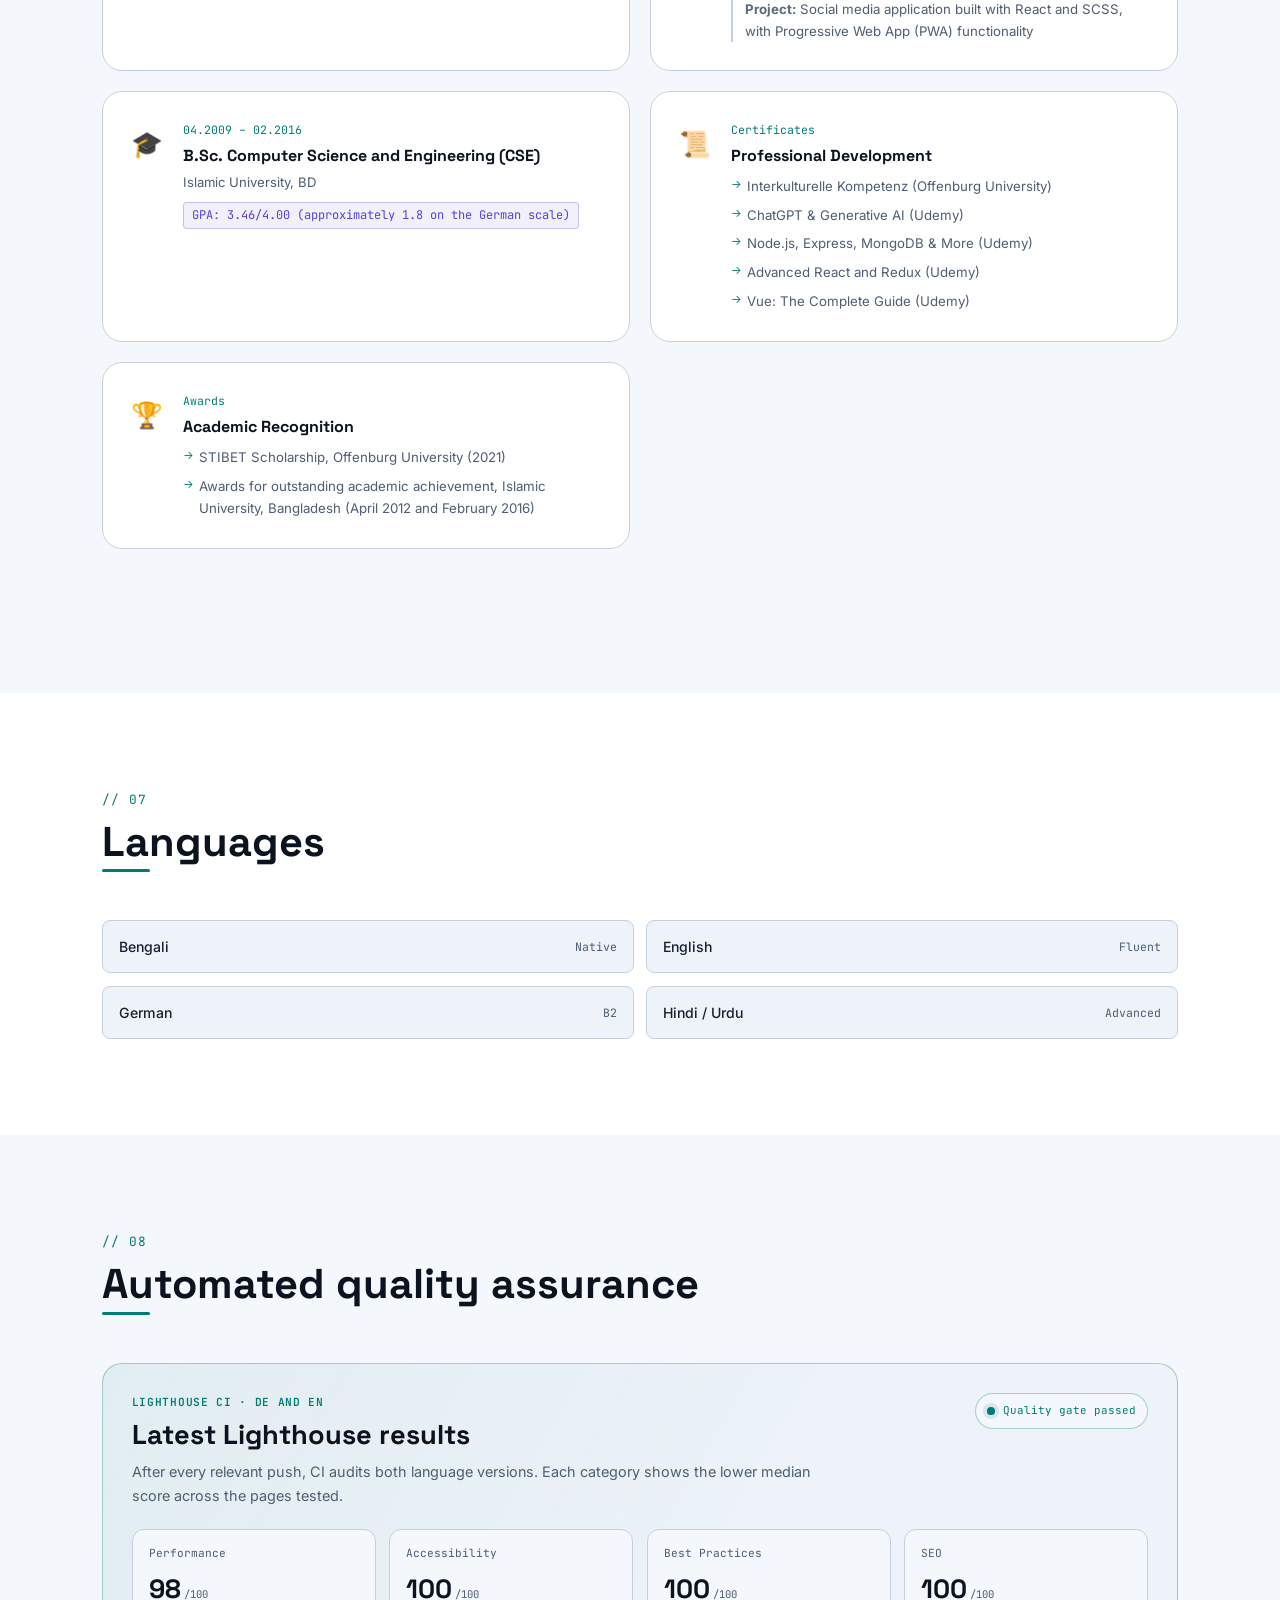
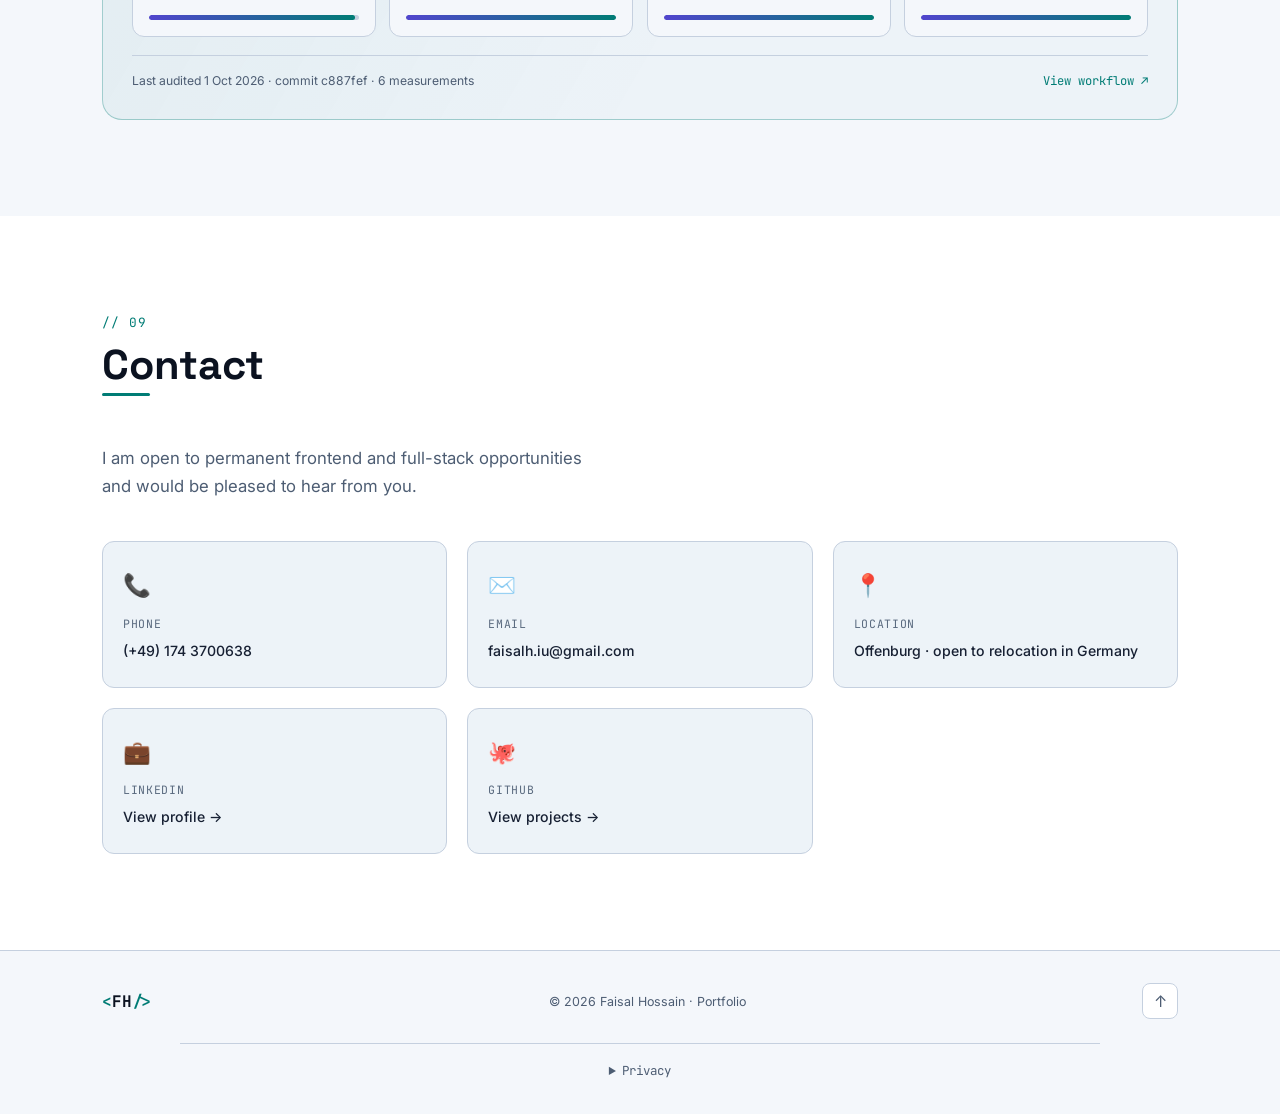
==== commit 7fc72a9e: "skills fix" ====
--- a/en/index.html
+++ b/en/index.html
@@ -800,23 +800,16 @@
                 <h3 class="skill-group__title">Frontend</h3>
               </div>
               <div class="skill-group__chips">
-                <span class="chip chip--primary">Vue.js</span>
-                <span class="chip chip--primary">React</span>
-
+                <span class="chip chip--primary">JavaScript (ES6+)</span>
                 <span class="chip chip--primary">TypeScript</span>
-                <span class="chip chip--primary">JavaScript (ES6+)</span>
-                <span class="chip">Angular</span>
+                <span class="chip chip--primary"> Vue.js · Pinia · Vuex</span>
+                <span class="chip">React · Redux · TanStack Query</span>
+                <span class="chip">Angular · NgRx</span>
                 <span class="chip">Next.js</span>
                 <span class="chip">HTML5</span>
-                <span class="chip">CSS3 / Sass / SCSS</span>
+                <span class="chip">CSS3 · Sass · SCSS</span>
                 <span class="chip">Tailwind CSS</span>
                 <span class="chip">Bootstrap</span>
-                <span class="chip">Vuex</span>
-                <span class="chip">Pinia</span>
-                <span class="chip">Redux</span>
-                <span class="chip">TanStack Query</span>
-                <span class="chip">NgRx</span>
-                <span class="chip">React Router</span>
                 <span class="chip">Zod</span>
                 <span class="chip">Storybook</span>
               </div>
@@ -831,10 +824,28 @@
                 <span class="chip chip--secondary">Node.js</span>
                 <span class="chip chip--secondary">Express</span>
                 <span class="chip chip--secondary">REST APIs</span>
-                <span class="chip chip--secondary">MongoDB</span>
-                <span class="chip chip--secondary">Mongoose</span>
+                <span class="chip chip--secondary">MongoDB · Mongoose</span>
                 <span class="chip">JWT</span>
                 <span class="tag">GraphQL · Apollo Client</span>
+              </div>
+            </div>
+            <div class="skill-group" data-reveal>
+              <div class="skill-group__header">
+                <span class="skill-group__icon" aria-hidden="true">⬡</span>
+                <h3 class="skill-group__title">
+                  Frontend Architecture & System Design
+                </h3>
+              </div>
+              <div class="skill-group__chips">
+                <span class="chip chip--primary">SPA / SSR / SSG</span>
+                <span class="chip chip--primary"
+                  >Micro-frontends · Module Federation</span
+                >
+                <span class="chip">Monorepos · Nx</span>
+                <span class="chip">State &amp; data flow</span>
+                <span class="chip">Code splitting</span>
+                <span class="chip">Lazy loading</span>
+                <span class="chip">API &amp; deployment boundaries</span>
               </div>
             </div>
 
@@ -864,7 +875,6 @@
                 <span class="chip chip--tertiary">GitLab CI/CD</span>
                 <span class="chip chip--tertiary">Vercel</span>
                 <span class="chip">Render</span>
-                <span class="chip">Jenkins</span>
                 <span class="chip">Git</span>
                 <span class="chip">GitHub</span>
                 <span class="chip">Linux</span>
@@ -911,27 +921,6 @@
                 <span class="chip chip--tertiary">WordPress</span>
                 <span class="chip chip--tertiary">Webflow</span>
                 <span class="chip chip--tertiary">WooCommerce</span>
-              </div>
-            </div>
-
-            <div class="skill-group" data-reveal>
-              <div class="skill-group__header">
-                <span class="skill-group__icon" aria-hidden="true">⬡</span>
-                <h3 class="skill-group__title">
-                  Frontend Architecture & System Design
-                </h3>
-              </div>
-              <div class="skill-group__chips">
-                <span class="chip chip--primary">SPA / SSR / SSG</span>
-                <span class="chip chip--primary"
-                  >Micro-frontends Module · Federation</span
-                >
-                <span class="chip">Monorepos · Nx</span>
-                <span class="chip">Design systems</span>
-                <span class="chip">State &amp; data flow</span>
-                <span class="chip">Code splitting</span>
-                <span class="chip">Lazy loading</span>
-                <span class="chip">API &amp; deployment boundaries</span>
               </div>
             </div>
 
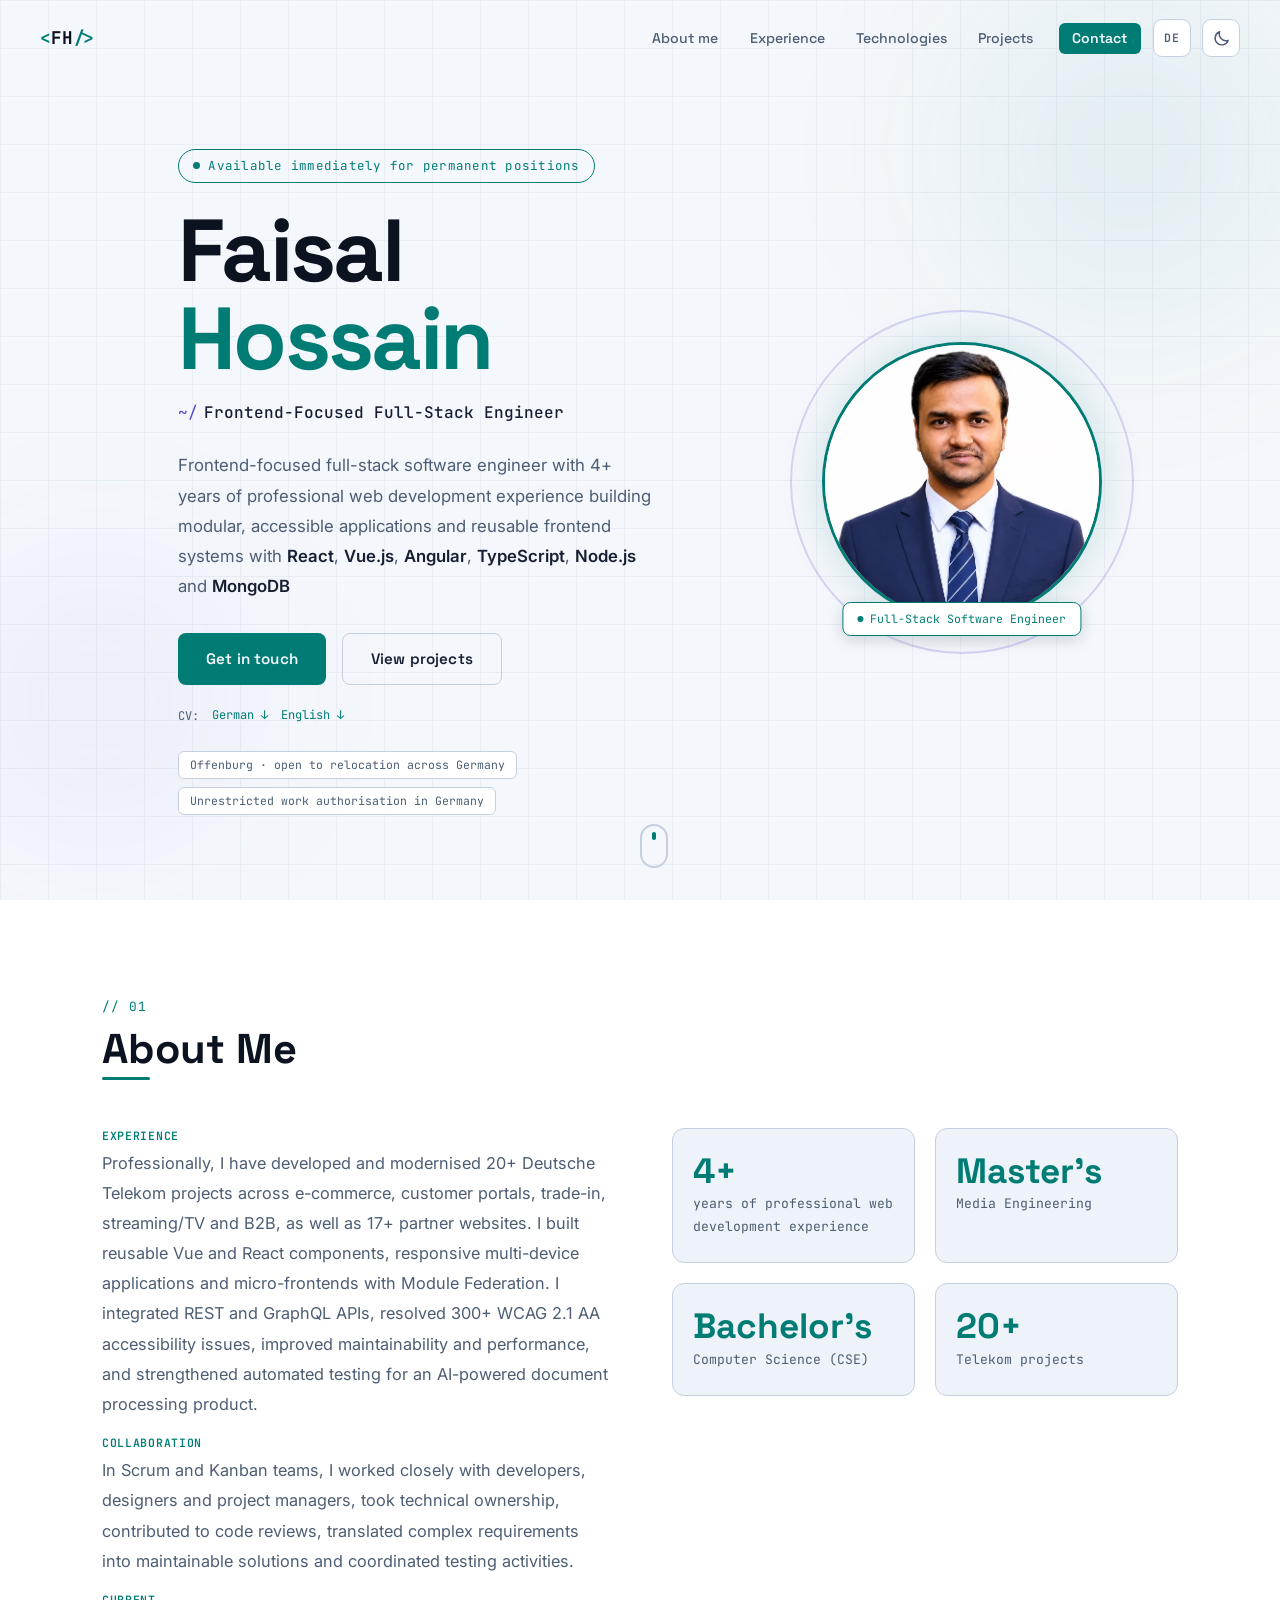
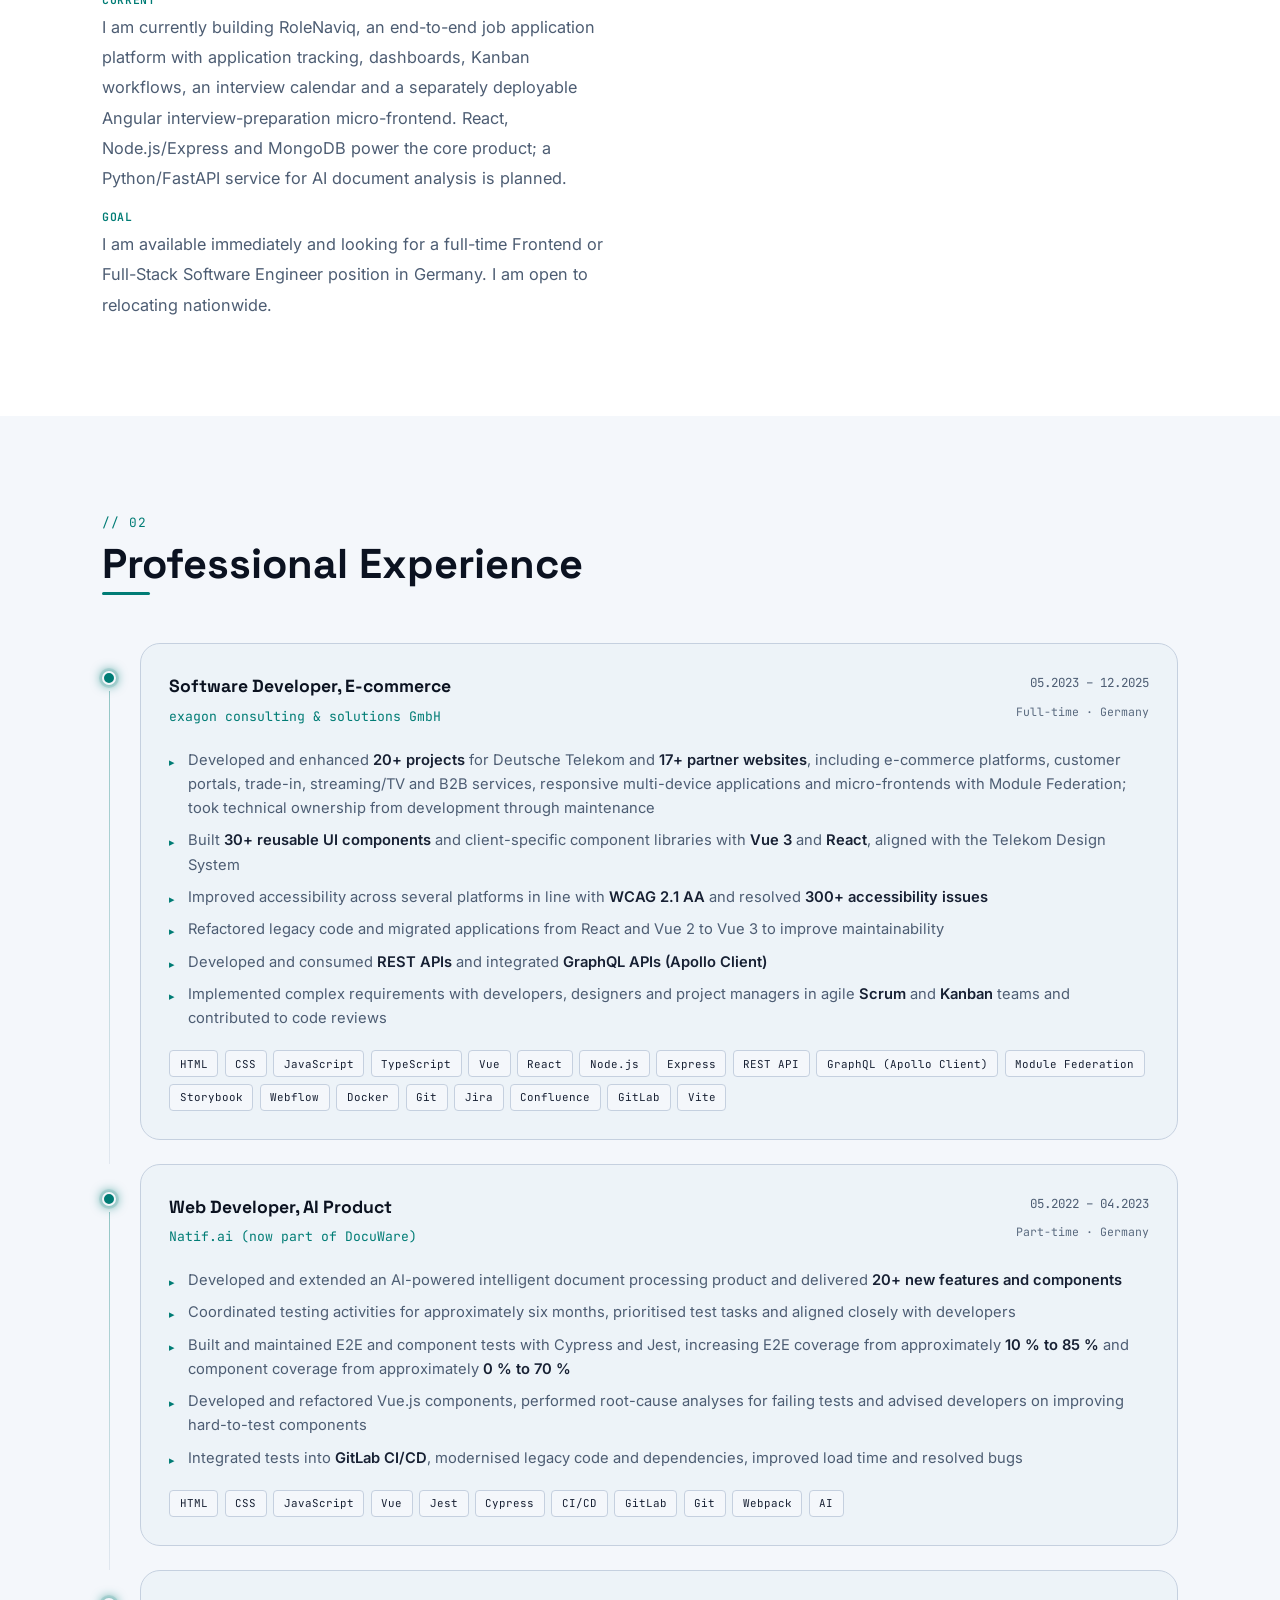
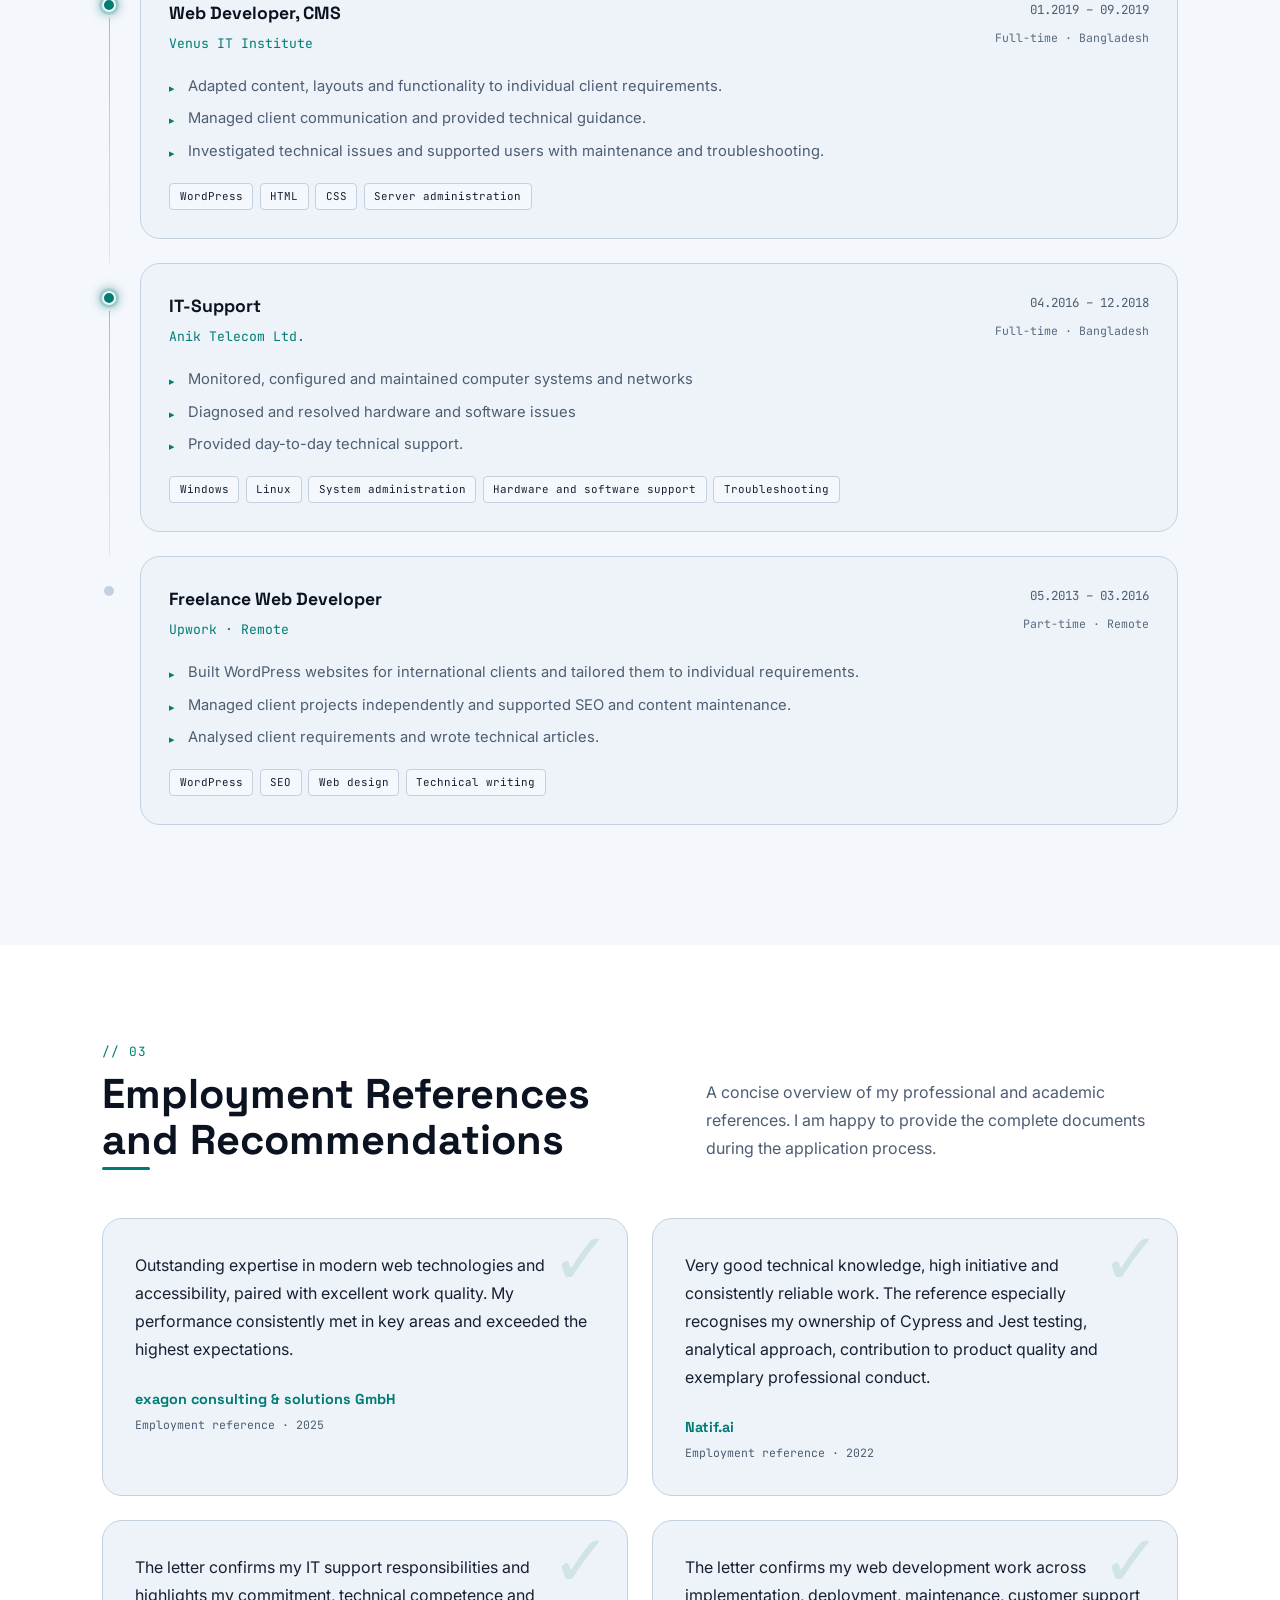
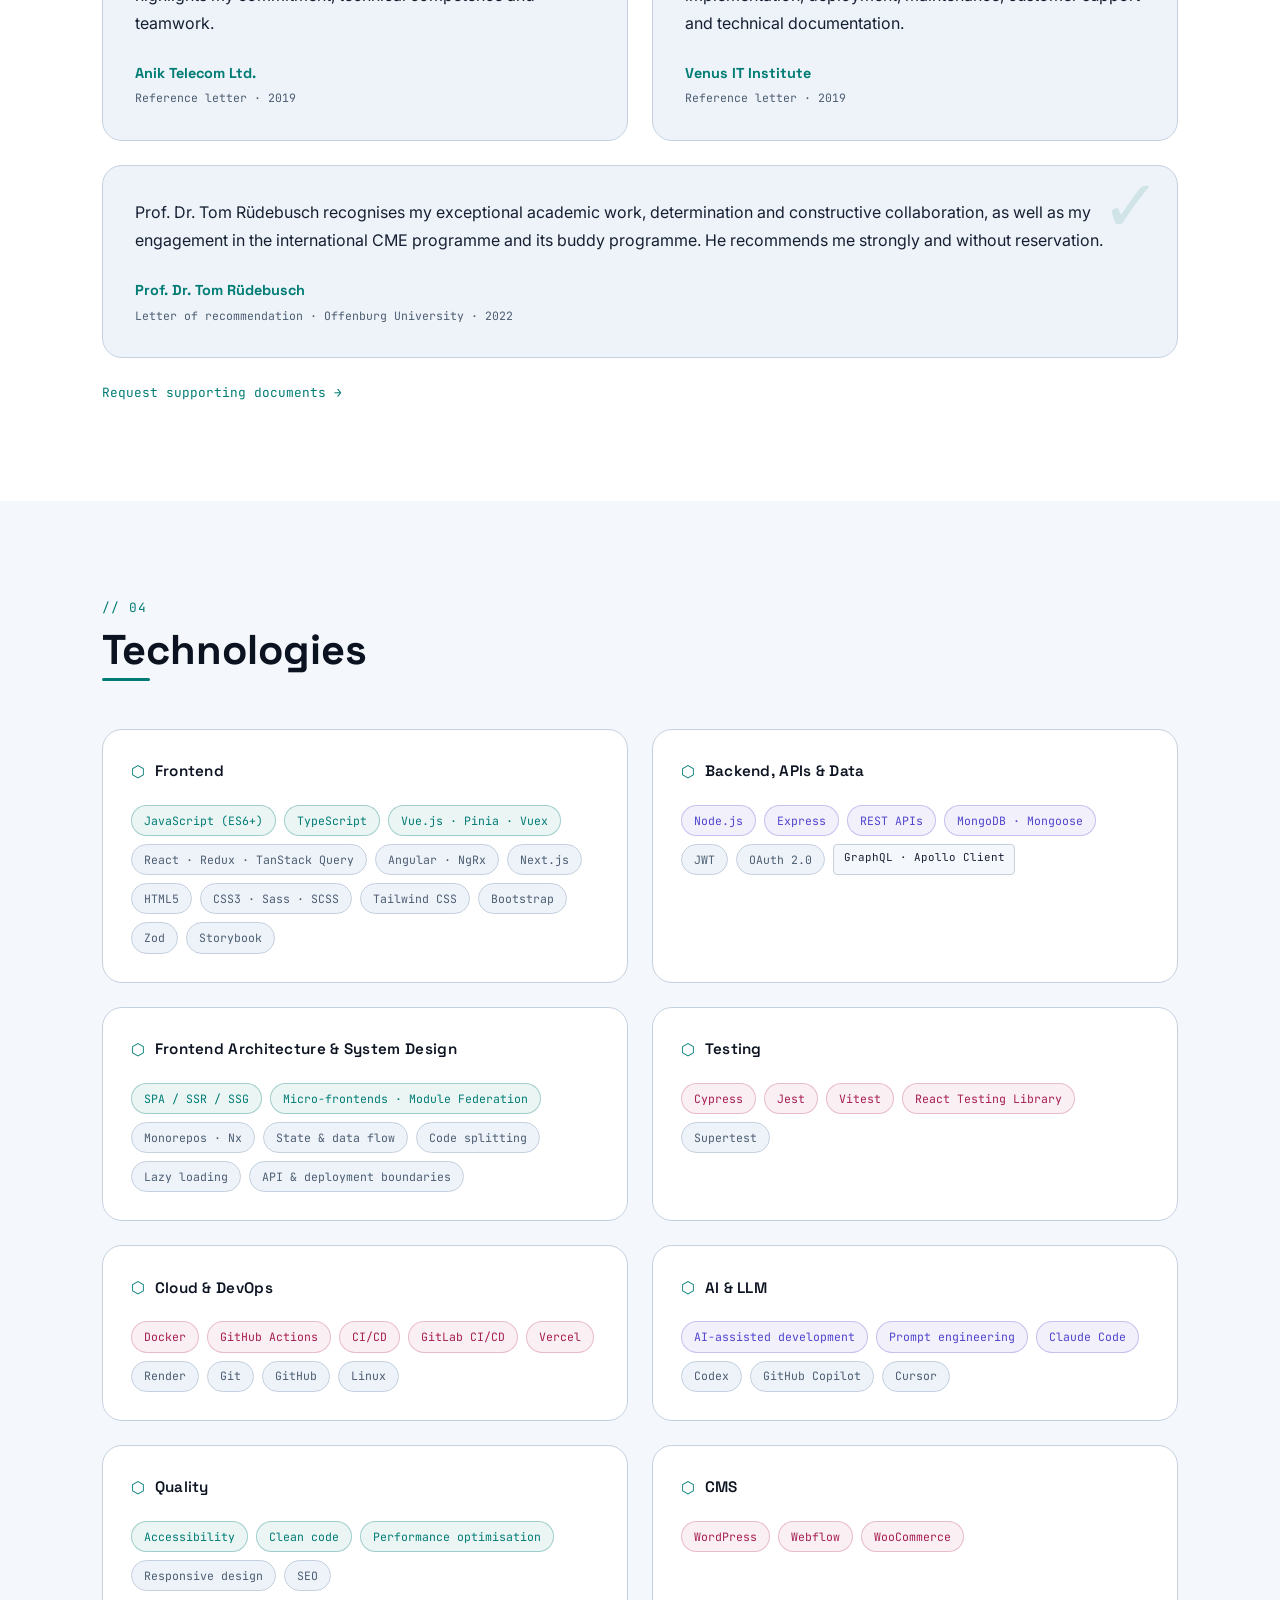
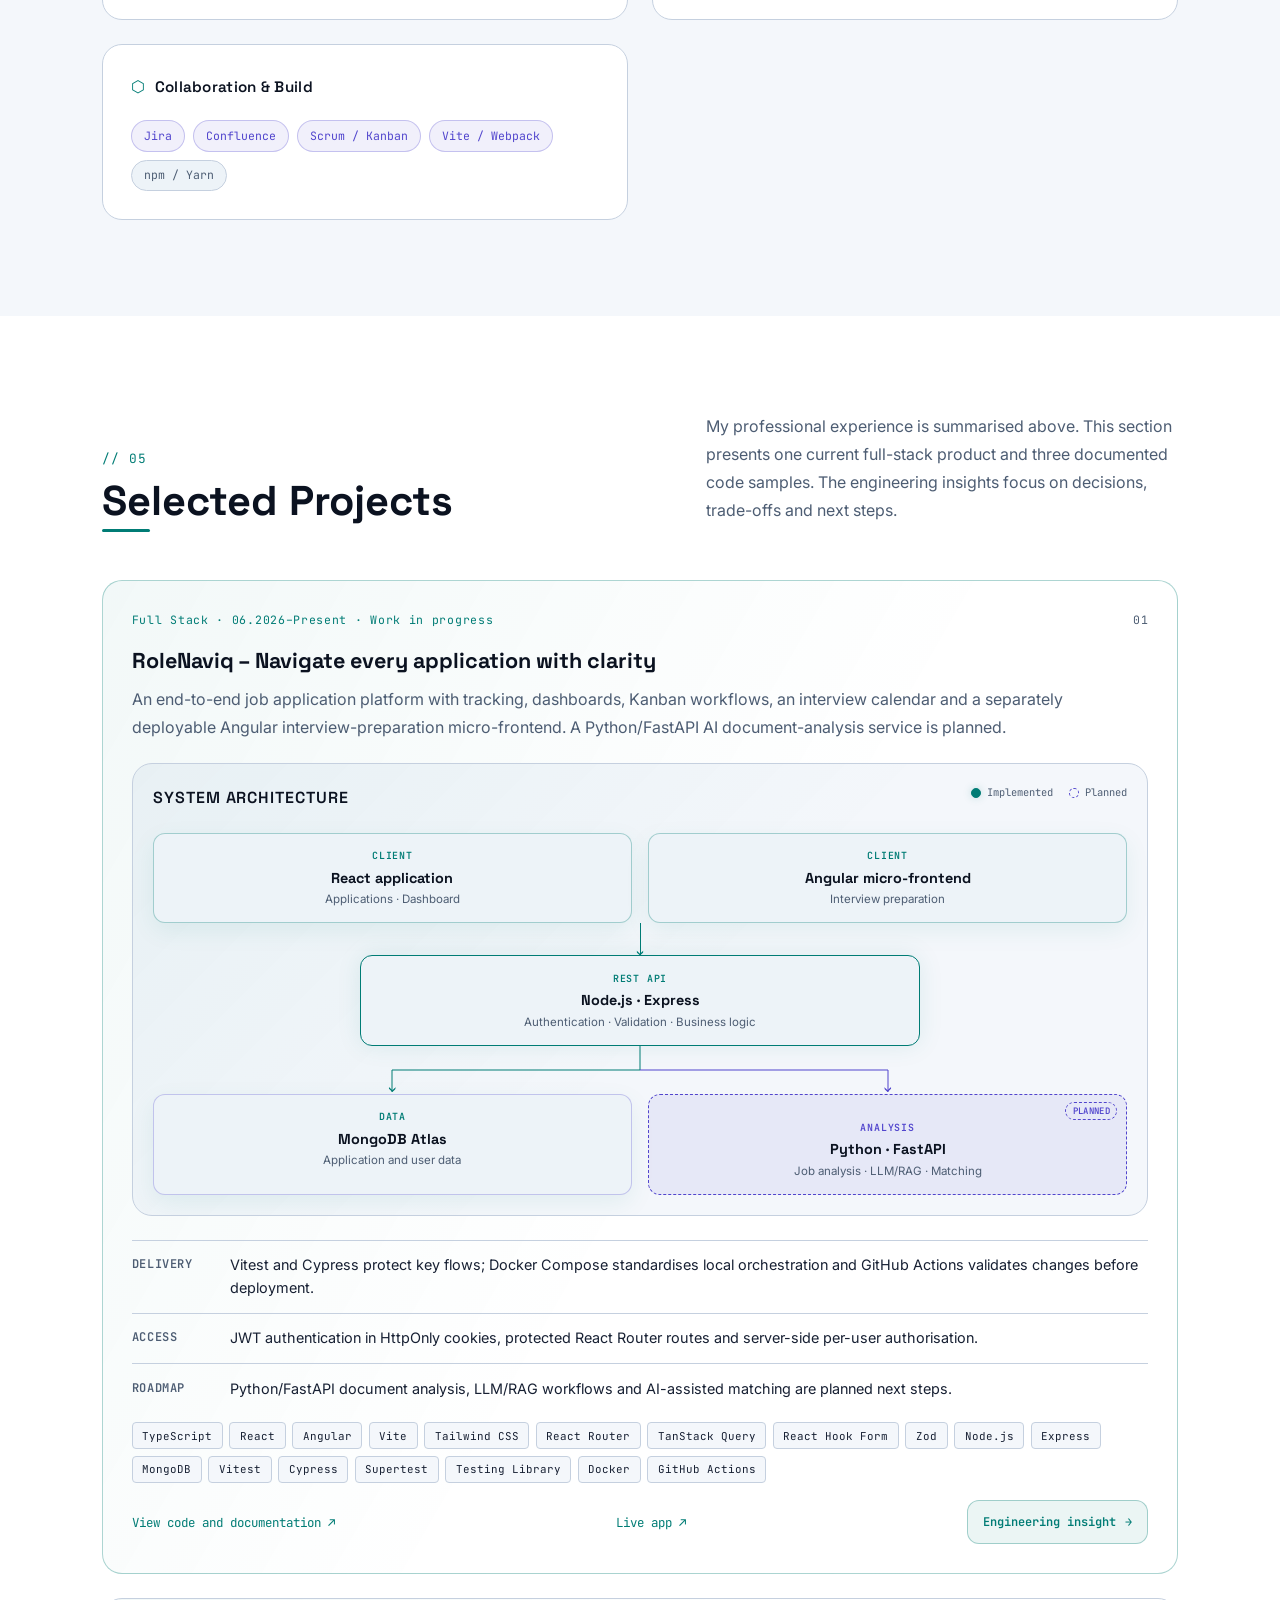
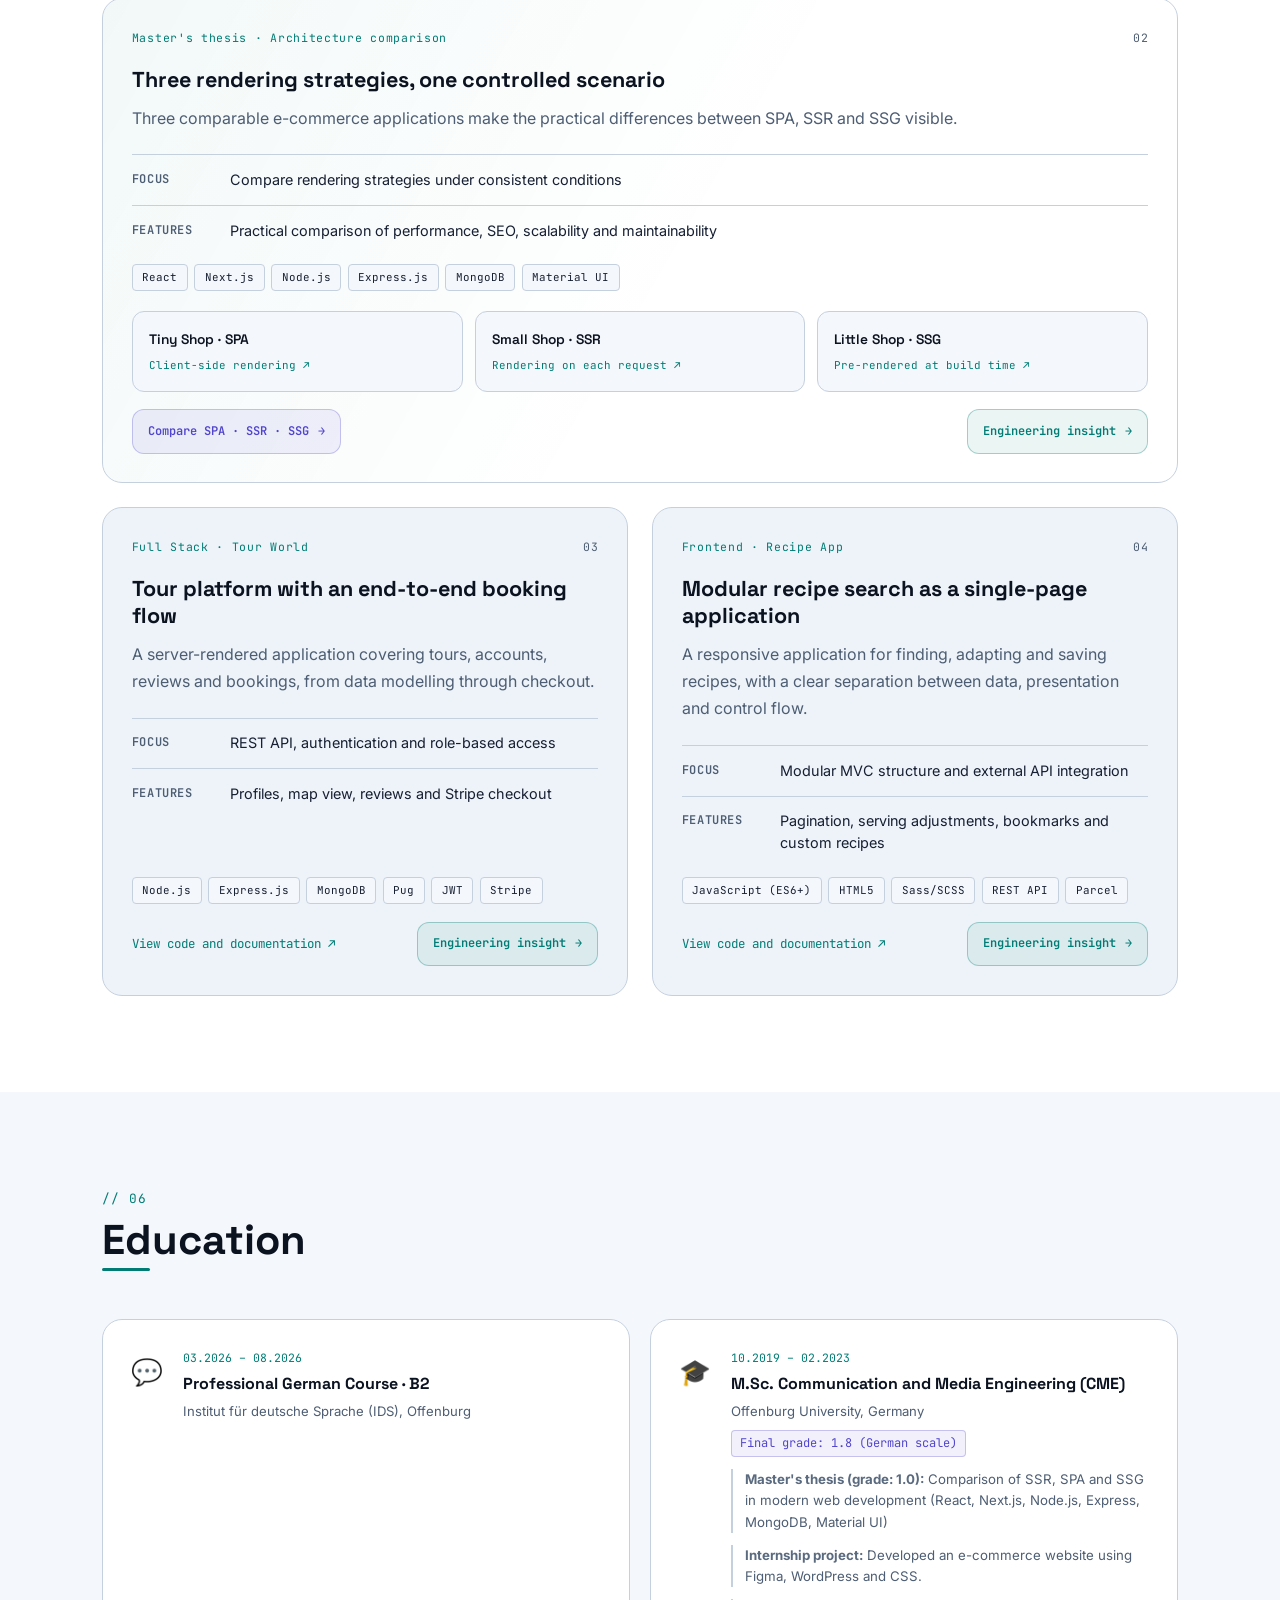
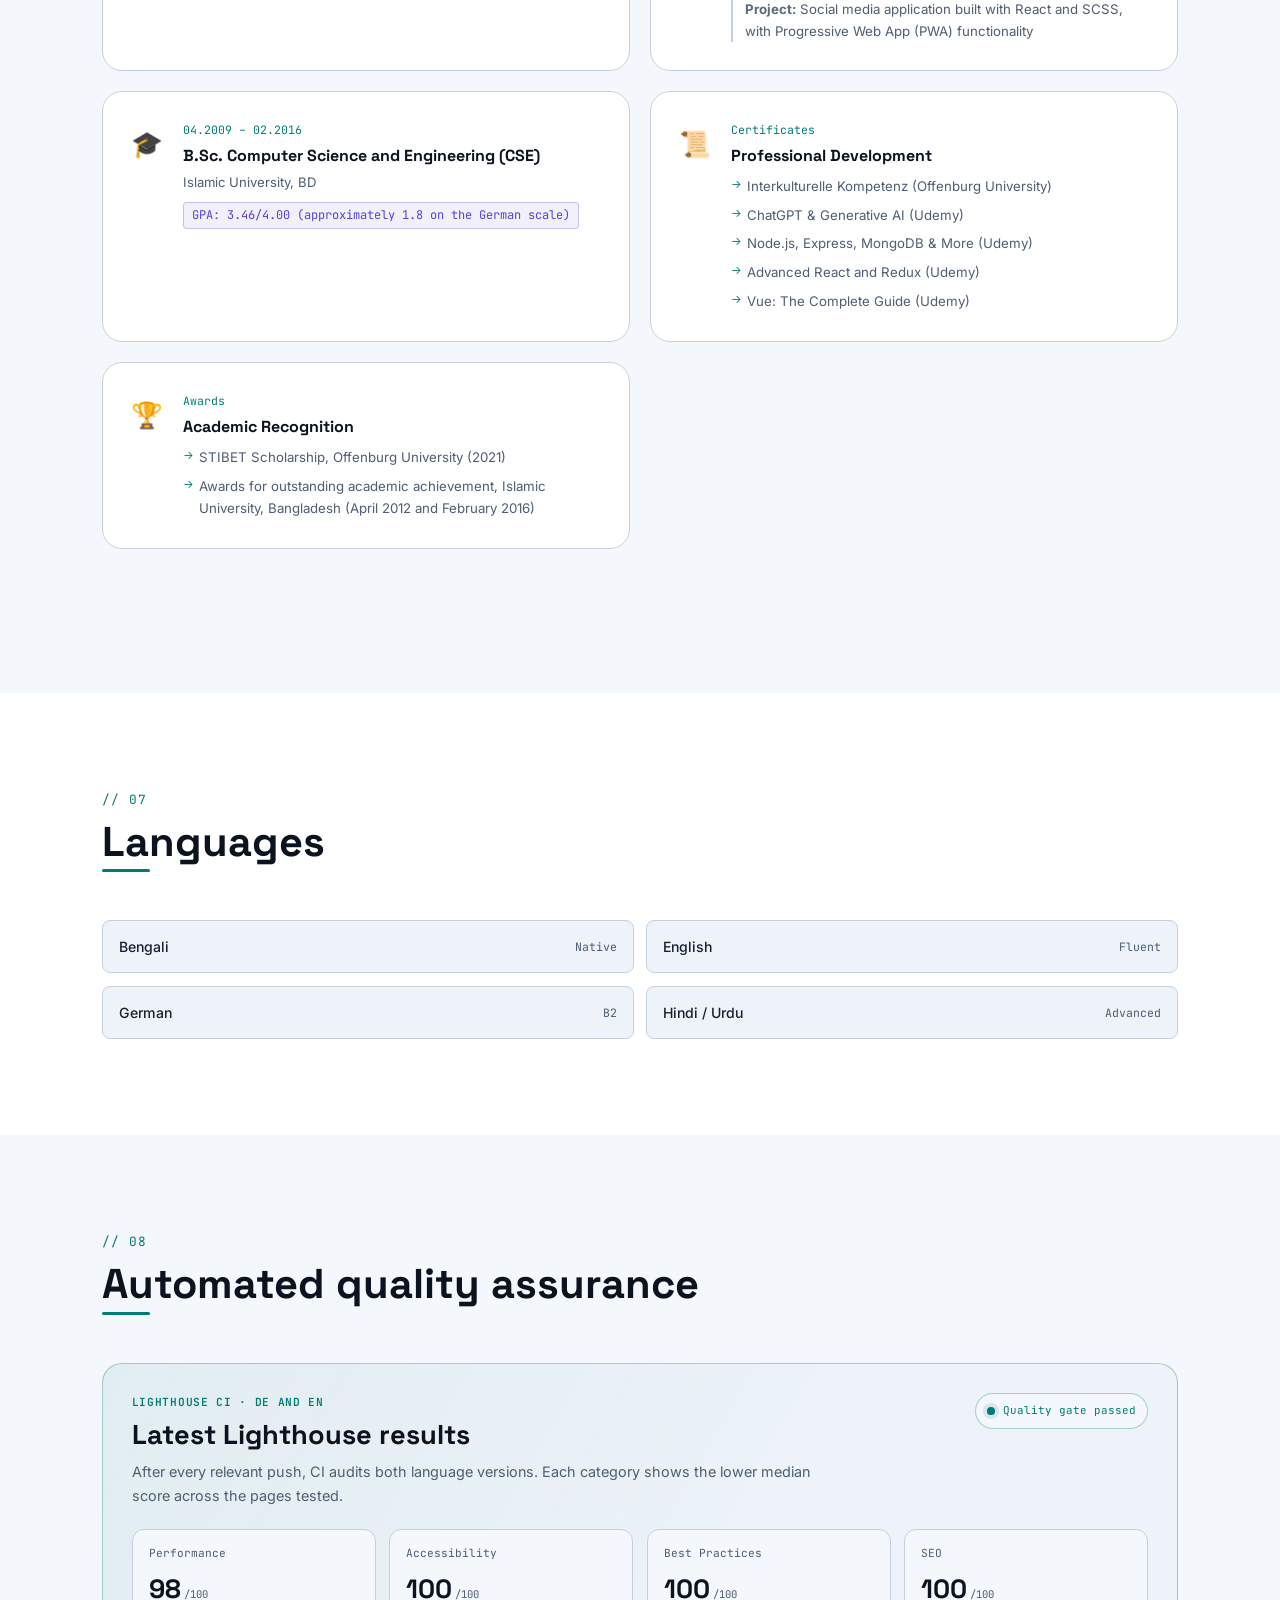
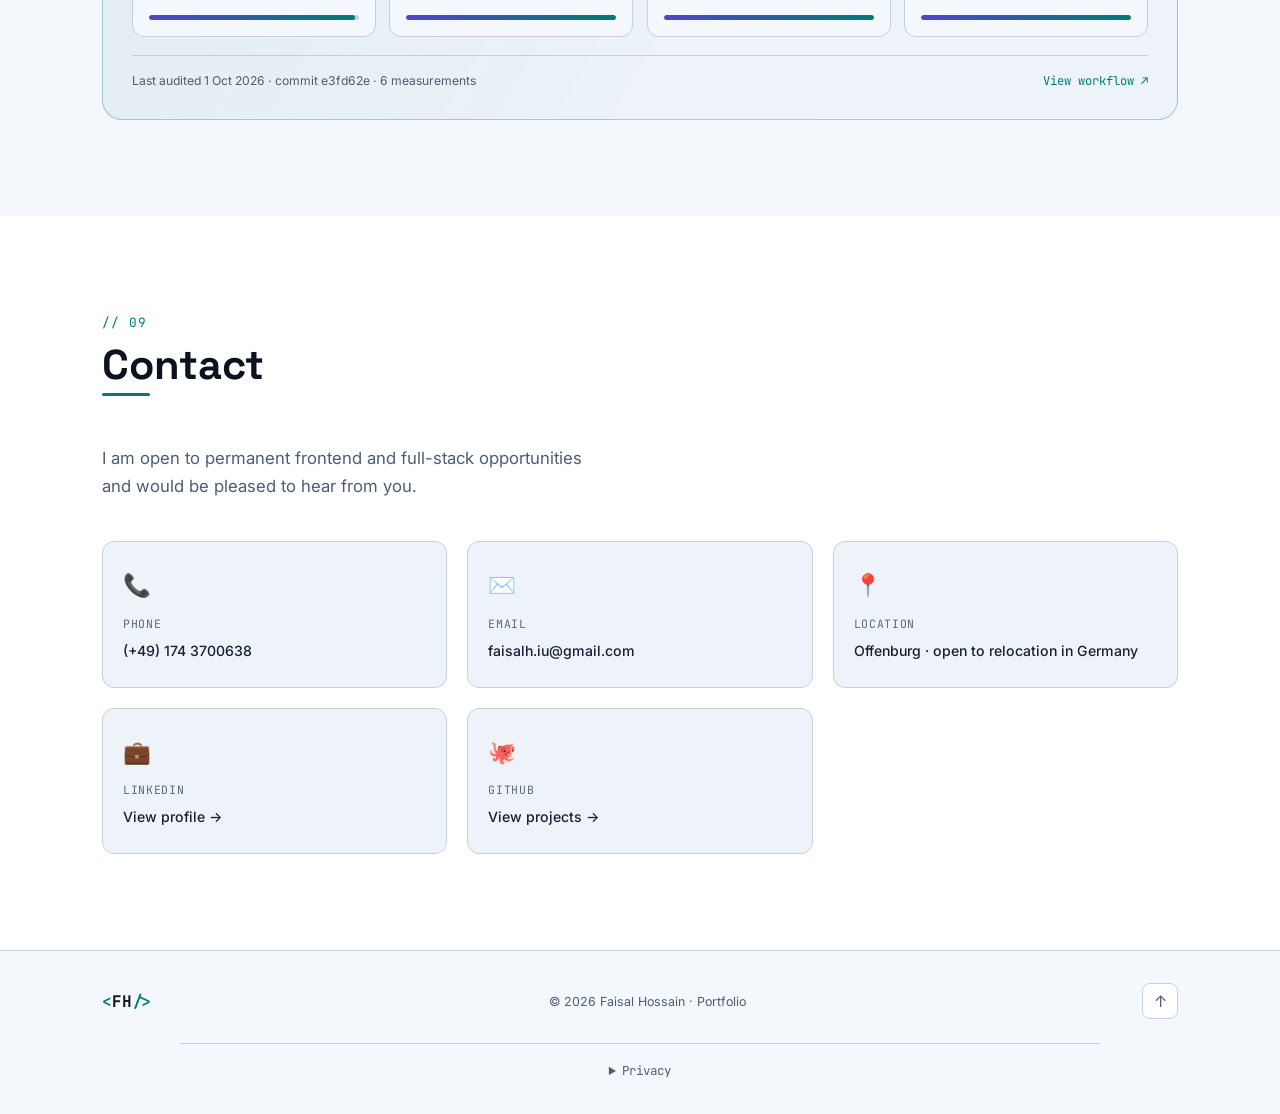
==== commit fed5bd93: "skill edit" ====
--- a/en/index.html
+++ b/en/index.html
@@ -826,6 +826,7 @@
                 <span class="chip chip--secondary">REST APIs</span>
                 <span class="chip chip--secondary">MongoDB · Mongoose</span>
                 <span class="chip">JWT</span>
+                <span class="chip">OAuth 2.0</span>
                 <span class="tag">GraphQL · Apollo Client</span>
               </div>
             </div>
